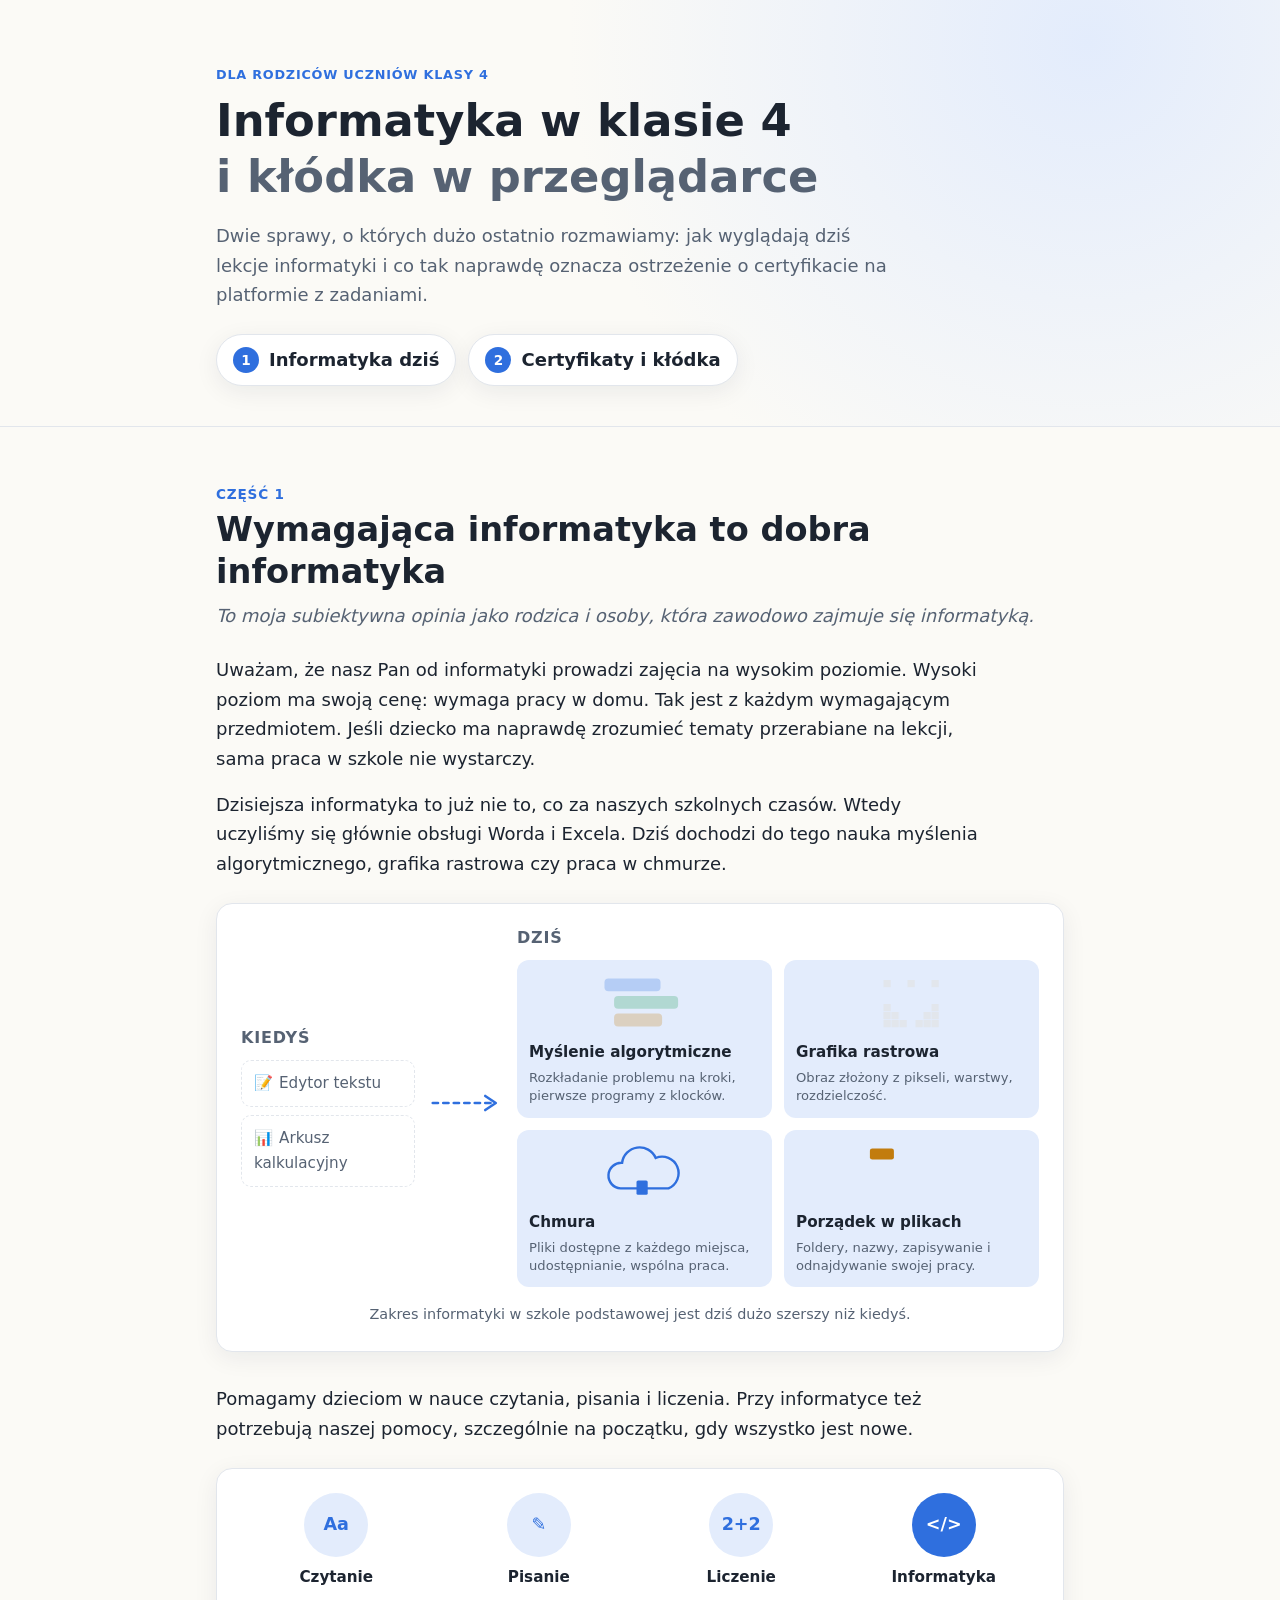
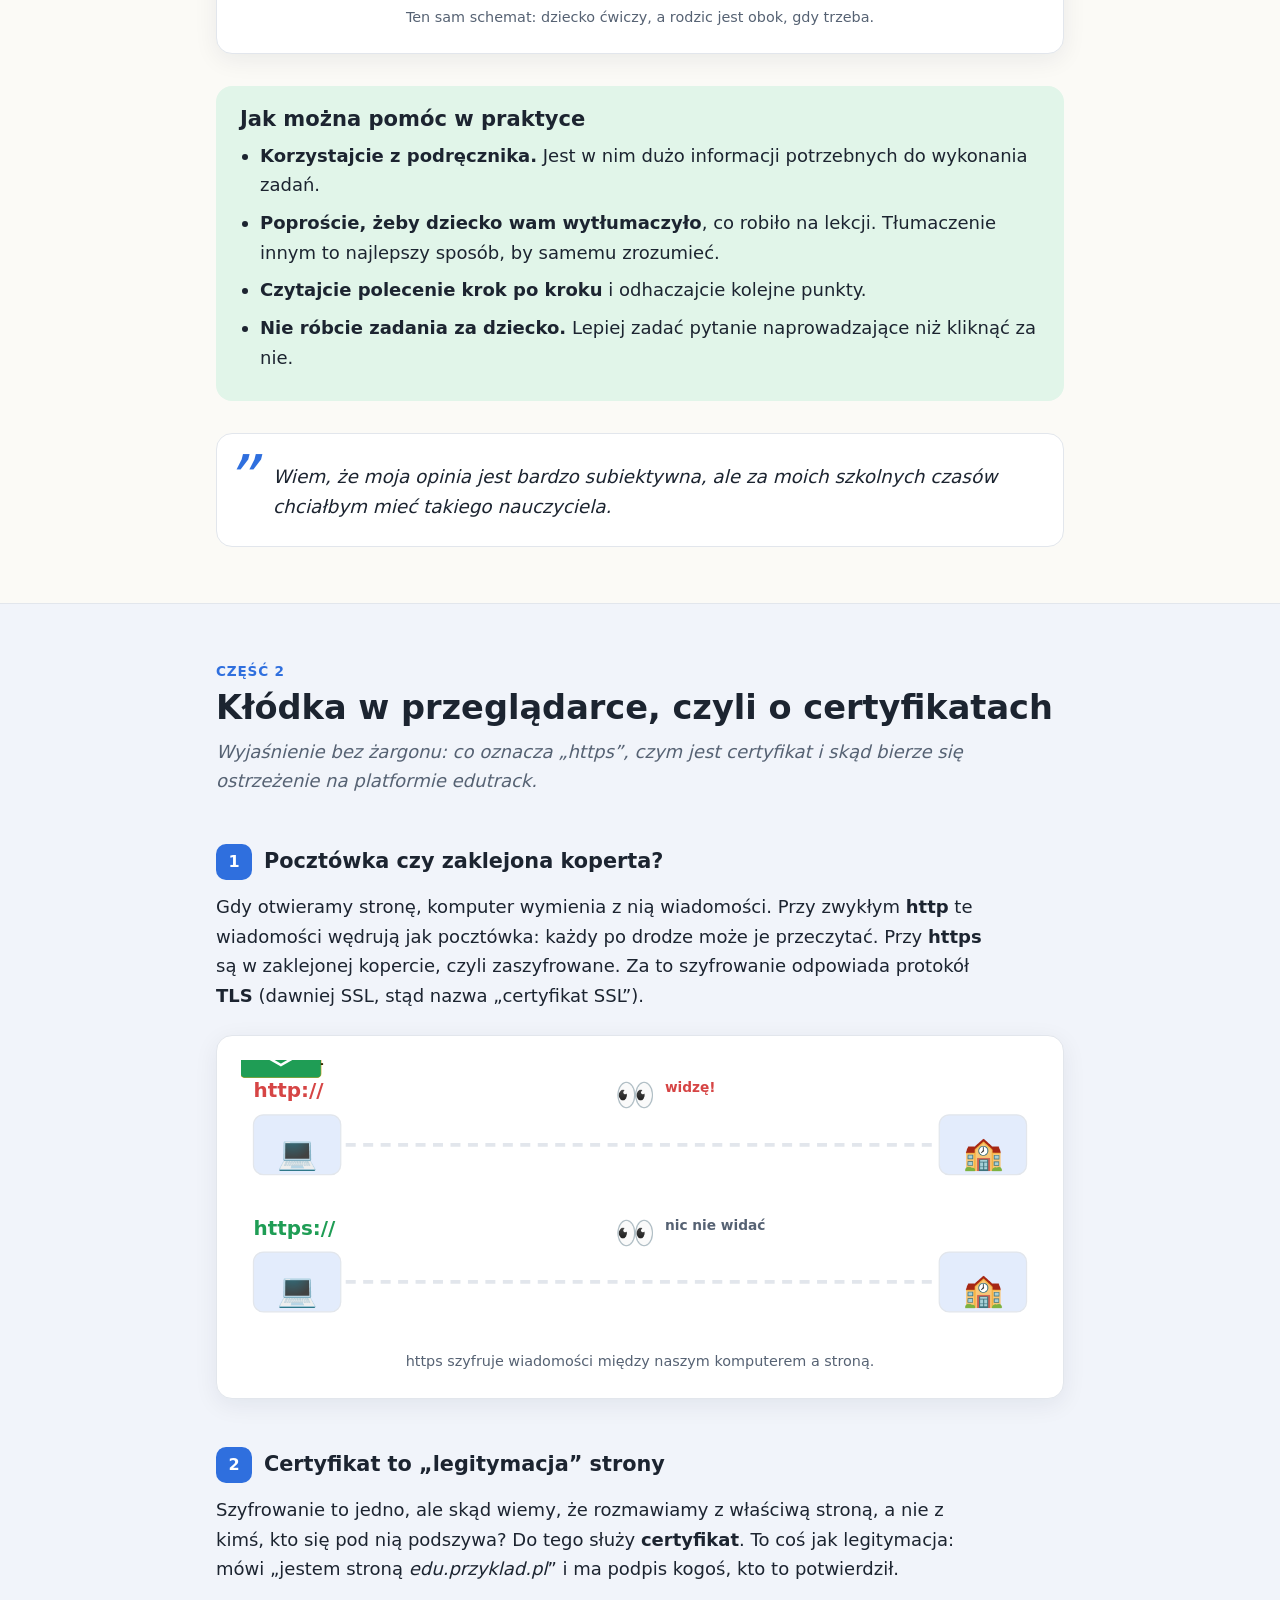
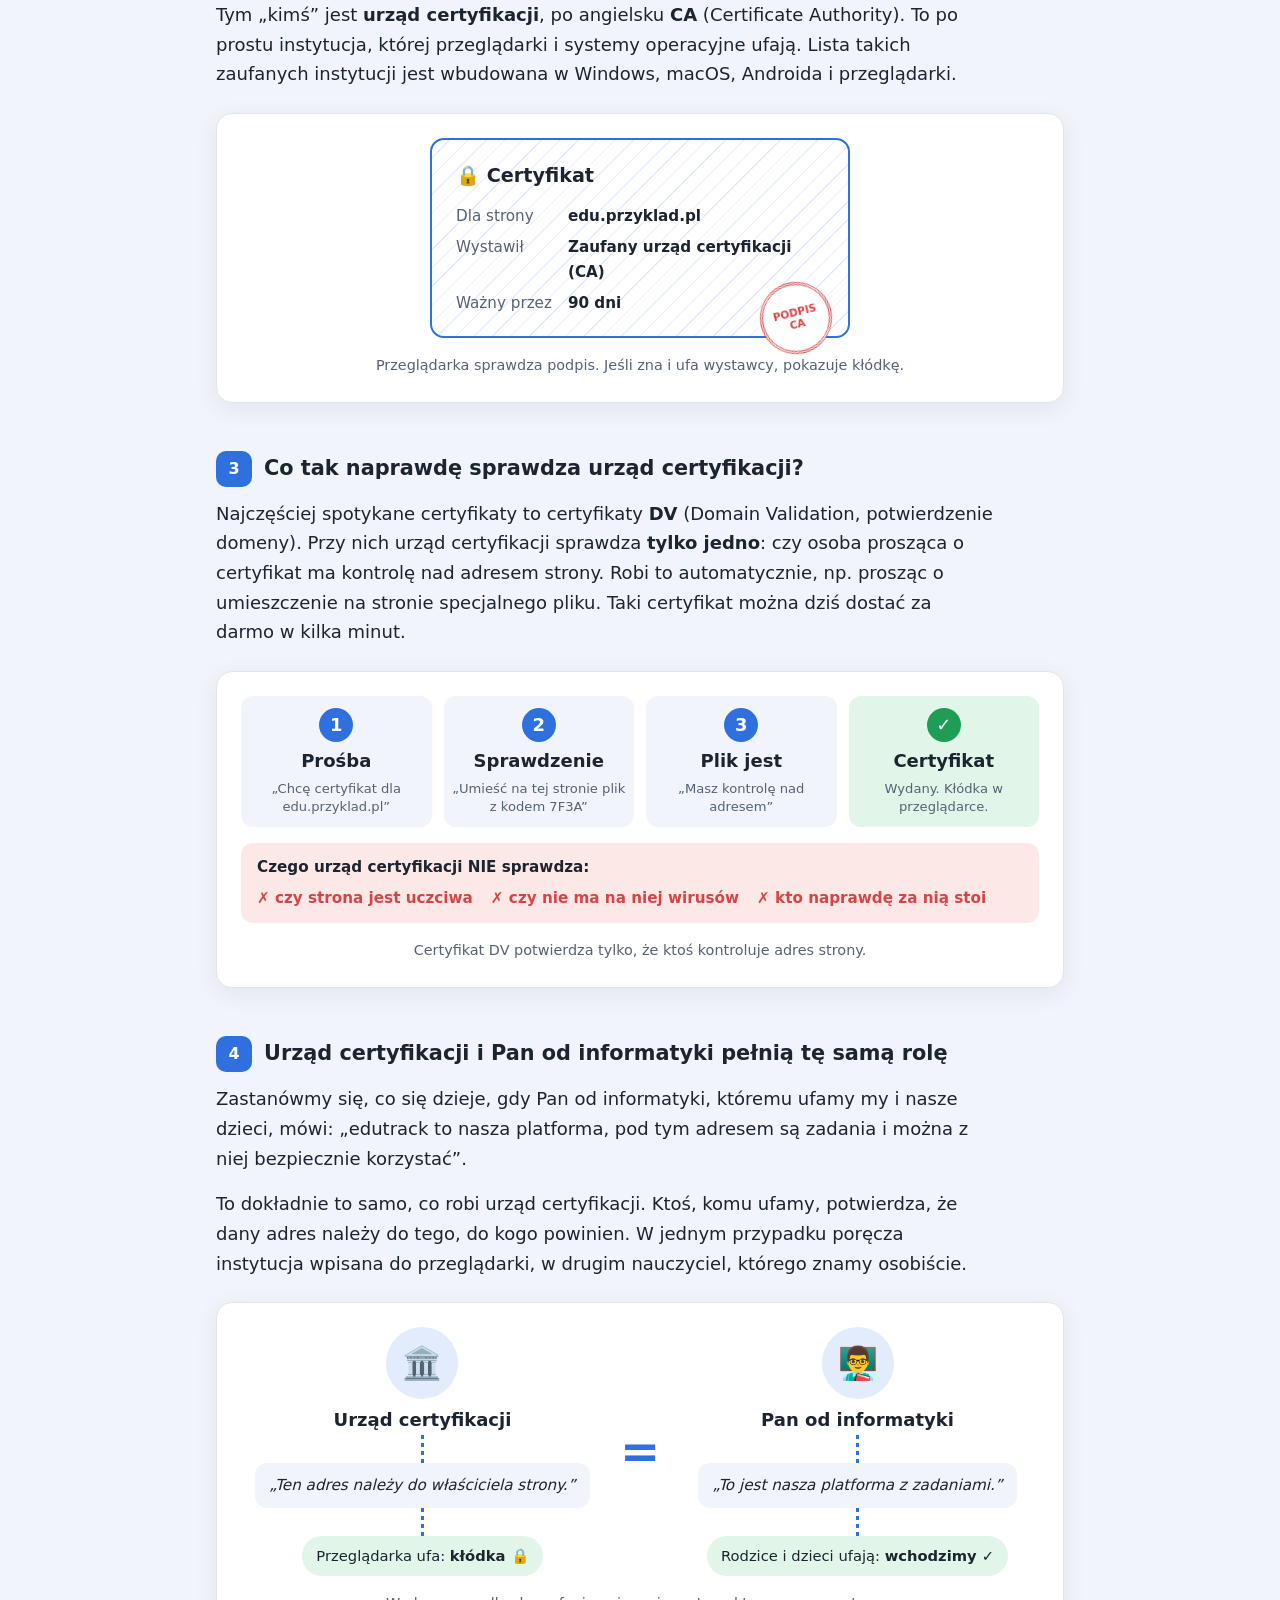
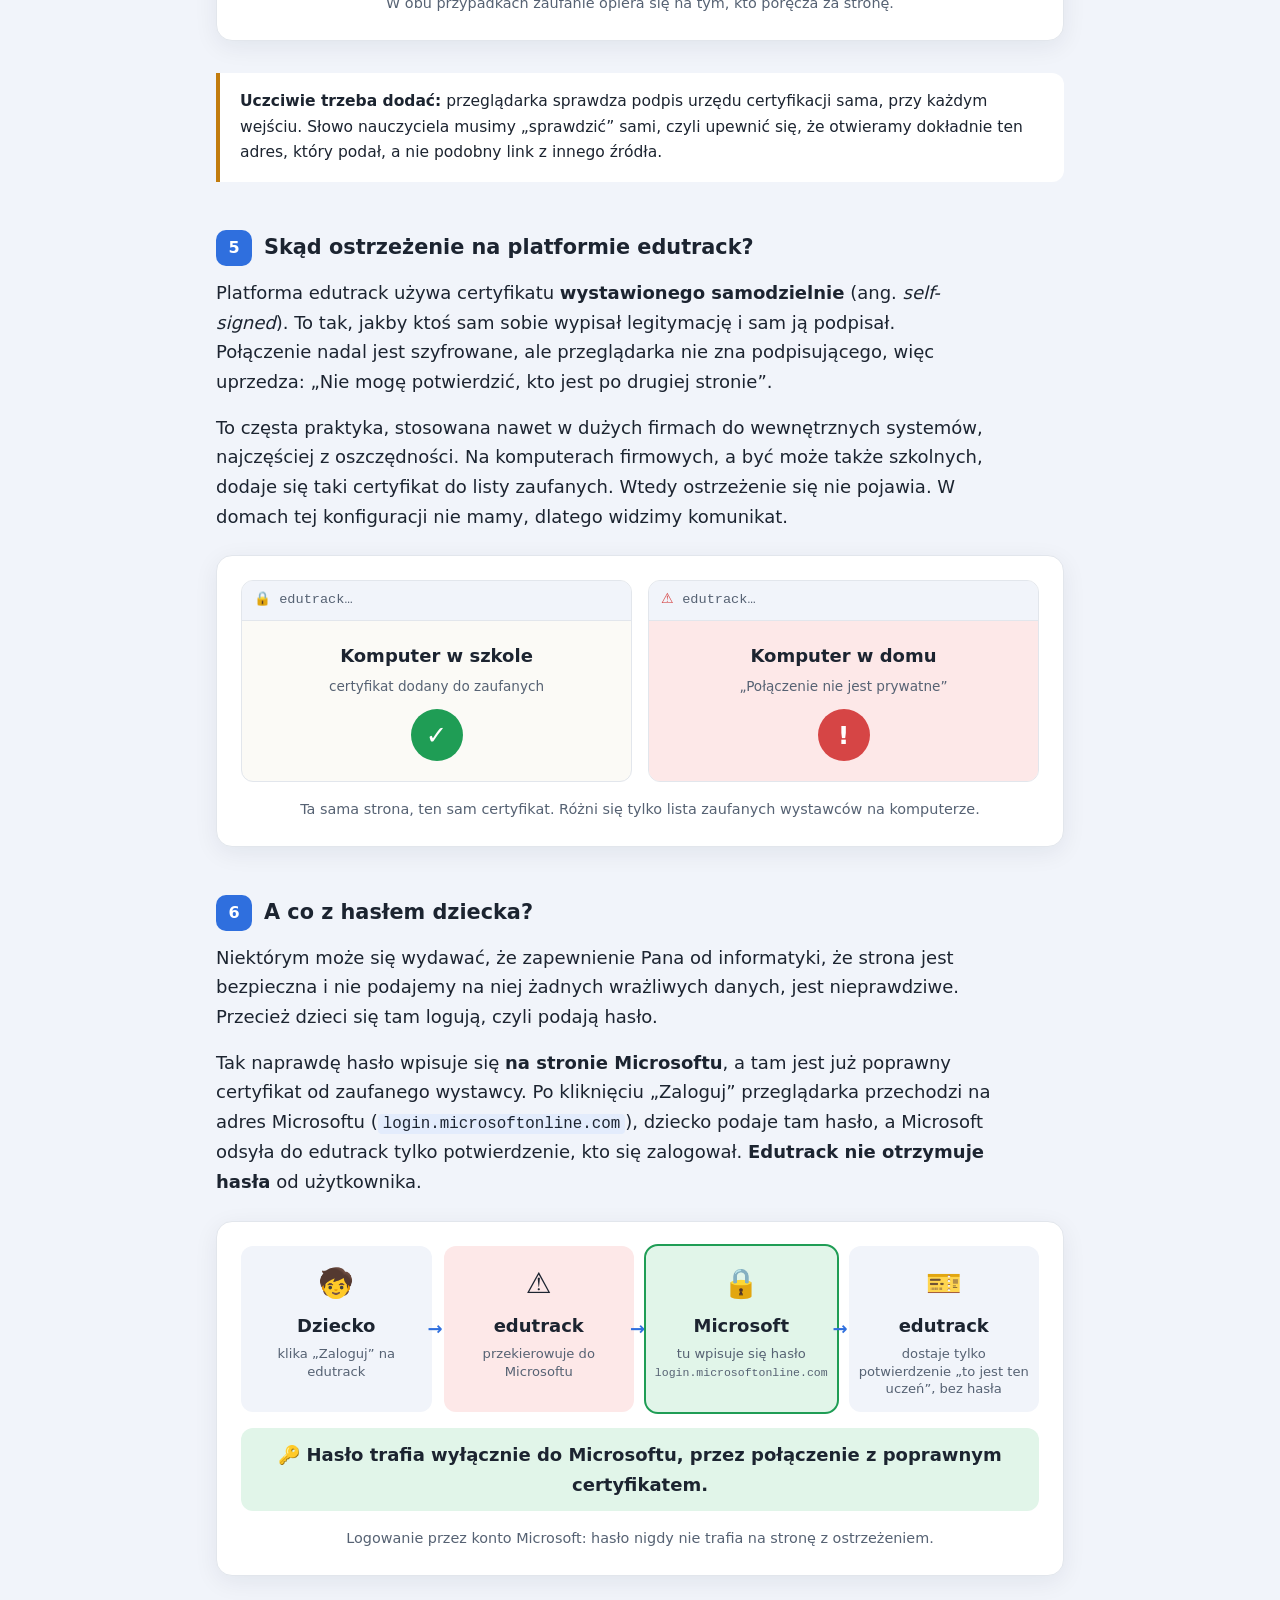
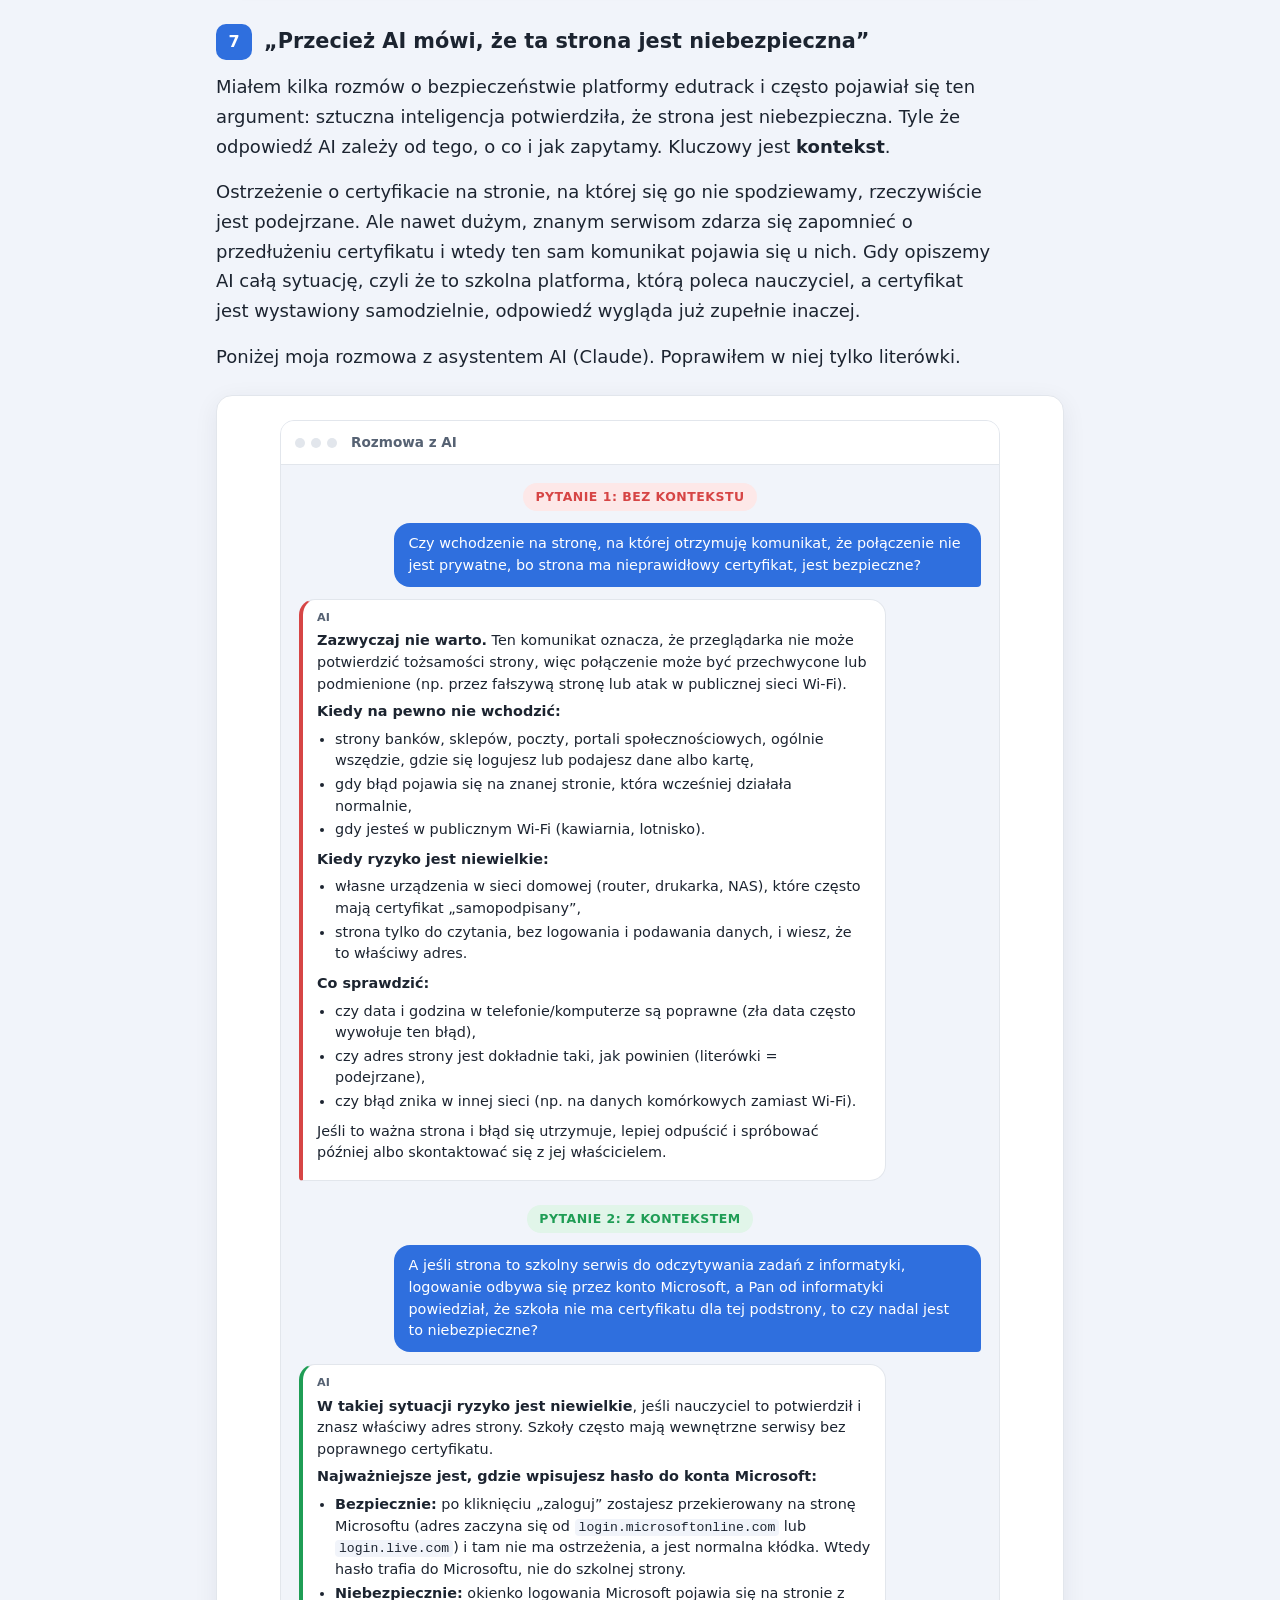
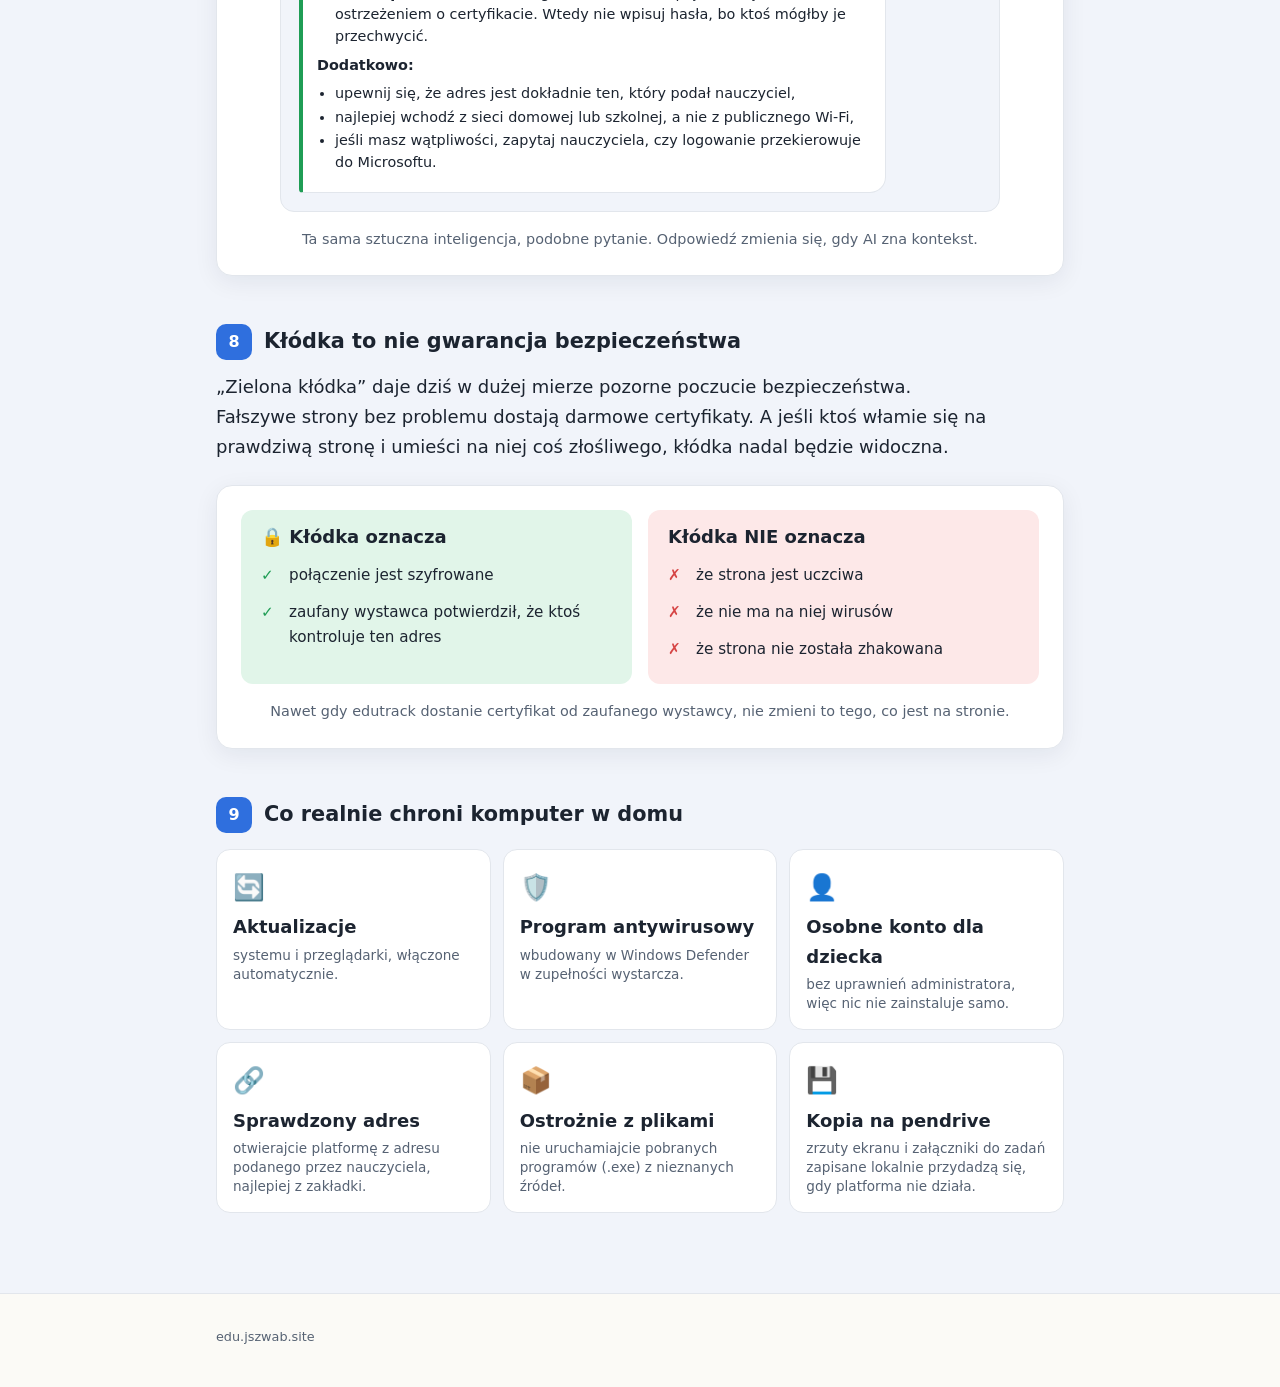
==== index.html @ 5d0b5843 "Nowy opis strony (meta description) Co-Authored-By: Claude Opus 5.5 (1M context) <noreply@anthropic." ====
<!doctype html>
<html lang="pl">
<head>
  <meta charset="utf-8">
  <meta name="viewport" content="width=device-width, initial-scale=1">
  <title>Informatyka w klasie 4 i kłódka w przeglądarce</title>
  <meta name="description" content="Informatyka w klasie 4: moja subiektywna opinia jako rodzica i osoby, która zawodowo zajmuje się informatyką, oraz wyjaśnienie, czym jest certyfikat SSL/TLS i komunikat o niezaufanym certyfikacie.">
  <link rel="stylesheet" href="style.css">
</head>
<body>

<header class="hero">
  <div class="wrap">
    <p class="eyebrow">Dla rodziców uczniów klasy 4</p>
    <h1>Informatyka w klasie 4<br><span>i kłódka w przeglądarce</span></h1>
    <p class="lead">Dwie sprawy, o których dużo ostatnio rozmawiamy: jak wyglądają dziś lekcje informatyki i co tak naprawdę oznacza ostrzeżenie o certyfikacie na platformie z zadaniami.</p>
    <nav class="toc" aria-label="Spis treści">
      <a href="#czesc-1"><b>1</b> Informatyka dziś</a>
      <a href="#czesc-2"><b>2</b> Certyfikaty i kłódka</a>
    </nav>
  </div>
</header>

<main>

<!-- ===================== CZĘŚĆ 1 ===================== -->
<section id="czesc-1" class="part">
  <div class="wrap">
    <p class="part-no">Część 1</p>
    <h2>Wymagająca informatyka to dobra informatyka</h2>
    <p class="note">To moja subiektywna opinia jako rodzica i osoby, która zawodowo zajmuje się informatyką.</p>

    <div class="prose reveal">
      <p>Uważam, że nasz Pan od informatyki prowadzi zajęcia na wysokim poziomie. Wysoki poziom ma swoją cenę: wymaga pracy w domu. Tak jest z każdym wymagającym przedmiotem. Jeśli dziecko ma naprawdę zrozumieć tematy przerabiane na lekcji, sama praca w szkole nie wystarczy.</p>
      <p>Dzisiejsza informatyka to już nie to, co za naszych szkolnych czasów. Wtedy uczyliśmy się głównie obsługi Worda i Excela. Dziś dochodzi do tego nauka myślenia algorytmicznego, grafika rastrowa czy praca w chmurze.</p>
    </div>

    <!-- Infografika: kiedyś vs dziś -->
    <figure class="infographic reveal" aria-labelledby="cap-kiedys">
      <div class="then-now">
        <div class="col then">
          <h3>Kiedyś</h3>
          <ul class="chips">
            <li><span class="ico" aria-hidden="true">📝</span>Edytor tekstu</li>
            <li><span class="ico" aria-hidden="true">📊</span>Arkusz kalkulacyjny</li>
          </ul>
        </div>
        <div class="arrow" aria-hidden="true">
          <svg viewBox="0 0 80 24"><path class="arrow-line" d="M2 12 H70"/><path d="M62 4 L74 12 L62 20" class="arrow-head"/></svg>
        </div>
        <div class="col now">
          <h3>Dziś</h3>
          <ul class="tiles">
            <li class="tile">
              <svg viewBox="0 0 120 80" aria-hidden="true" class="algo">
                <rect x="10" y="8"  width="70" height="16" rx="5" class="blk b1"/>
                <rect x="22" y="30" width="80" height="16" rx="5" class="blk b2"/>
                <rect x="22" y="52" width="60" height="16" rx="5" class="blk b3"/>
              </svg>
              <b>Myślenie algorytmiczne</b>
              <small>Rozkładanie problemu na kroki, pierwsze programy z klocków.</small>
            </li>
            <li class="tile">
              <svg viewBox="0 0 80 80" aria-hidden="true" class="pixels">
                <g id="px"></g>
              </svg>
              <b>Grafika rastrowa</b>
              <small>Obraz złożony z pikseli, warstwy, rozdzielczość.</small>
            </li>
            <li class="tile">
              <svg viewBox="0 0 120 80" aria-hidden="true" class="cloud">
                <path d="M30 58 a16 16 0 0 1 2-32 a22 22 0 0 1 42-6 a18 18 0 0 1 16 38 z" class="cloud-shape"/>
                <rect x="50" y="48" width="14" height="18" rx="2" class="doc"/>
              </svg>
              <b>Chmura</b>
              <small>Pliki dostępne z każdego miejsca, udostępnianie, wspólna praca.</small>
            </li>
            <li class="tile">
              <svg viewBox="0 0 120 80" aria-hidden="true" class="tree">
                <rect x="8" y="8" width="30" height="14" rx="3" class="fold"/>
                <path d="M23 22 V60 M23 38 H48 M23 60 H48" class="branch"/>
                <rect x="48" y="31" width="30" height="14" rx="3" class="fold f2"/>
                <rect x="48" y="53" width="30" height="14" rx="3" class="fold f3"/>
              </svg>
              <b>Porządek w plikach</b>
              <small>Foldery, nazwy, zapisywanie i odnajdywanie swojej pracy.</small>
            </li>
          </ul>
        </div>
      </div>
      <figcaption id="cap-kiedys">Zakres informatyki w szkole podstawowej jest dziś dużo szerszy niż kiedyś.</figcaption>
    </figure>

    <div class="prose reveal">
      <p>Pomagamy dzieciom w nauce czytania, pisania i liczenia. Przy informatyce też potrzebują naszej pomocy, szczególnie na początku, gdy wszystko jest nowe.</p>
    </div>

    <!-- Infografika: pomagamy tak samo -->
    <figure class="infographic reveal" aria-labelledby="cap-pomoc">
      <ol class="help-row">
        <li><span class="bubble">Aa</span>Czytanie</li>
        <li><span class="bubble">✎</span>Pisanie</li>
        <li><span class="bubble">2+2</span>Liczenie</li>
        <li class="highlight"><span class="bubble">&lt;/&gt;</span>Informatyka</li>
      </ol>
      <figcaption id="cap-pomoc">Ten sam schemat: dziecko ćwiczy, a rodzic jest obok, gdy trzeba.</figcaption>
    </figure>

    <div class="tips reveal">
      <h3>Jak można pomóc w praktyce</h3>
      <ul>
        <li><b>Korzystajcie z podręcznika.</b> Jest w nim dużo informacji potrzebnych do wykonania zadań.</li>
        <li><b>Poproście, żeby dziecko wam wytłumaczyło</b>, co robiło na lekcji. Tłumaczenie innym to najlepszy sposób, by samemu zrozumieć.</li>
        <li><b>Czytajcie polecenie krok po kroku</b> i odhaczajcie kolejne punkty.</li>
        <li><b>Nie róbcie zadania za dziecko.</b> Lepiej zadać pytanie naprowadzające niż kliknąć za nie.</li>
      </ul>
    </div>

    <blockquote class="quote reveal">
      <p>Wiem, że moja opinia jest bardzo subiektywna, ale za moich szkolnych czasów chciałbym mieć takiego nauczyciela.</p>
    </blockquote>
  </div>
</section>

<!-- ===================== CZĘŚĆ 2 ===================== -->
<section id="czesc-2" class="part part-alt">
  <div class="wrap">
    <p class="part-no">Część 2</p>
    <h2>Kłódka w przeglądarce, czyli o certyfikatach</h2>
    <p class="note">Wyjaśnienie bez żargonu: co oznacza „https”, czym jest certyfikat i skąd bierze się ostrzeżenie na platformie edutrack.</p>

    <!-- 2.1 HTTP vs HTTPS -->
    <h3 class="step-title reveal"><span>1</span> Pocztówka czy zaklejona koperta?</h3>
    <div class="prose reveal">
      <p>Gdy otwieramy stronę, komputer wymienia z nią wiadomości. Przy zwykłym <b>http</b> te wiadomości wędrują jak pocztówka: każdy po drodze może je przeczytać. Przy <b>https</b> są w zaklejonej kopercie, czyli zaszyfrowane. Za to szyfrowanie odpowiada protokół <b>TLS</b> (dawniej SSL, stąd nazwa „certyfikat SSL”).</p>
    </div>
    <figure class="infographic reveal" aria-labelledby="cap-http">
      <svg viewBox="0 0 640 220" class="transport" role="img" aria-label="Porównanie: http jak pocztówka, https jak zaklejona koperta">
        <text x="10" y="30" class="lbl">http://</text>
        <g class="node"><rect x="10" y="44" width="70" height="48" rx="8"/><text x="45" y="76">💻</text></g>
        <g class="node"><rect x="560" y="44" width="70" height="48" rx="8"/><text x="595" y="76">🏫</text></g>
        <path d="M84 68 H556" class="lane"/>
        <g class="traveler t1">
          <rect x="0" y="-14" width="64" height="28" rx="3" class="postcard"/>
          <text x="32" y="4" class="tiny dark">hasło: kot1</text>
        </g>
        <g transform="translate(300 30)"><text x="0" y="0" class="emo">👀</text><text x="40" y="-4" class="tiny warn">widzę!</text></g>

        <text x="10" y="140" class="lbl ok">https://</text>
        <g class="node"><rect x="10" y="154" width="70" height="48" rx="8"/><text x="45" y="186">💻</text></g>
        <g class="node"><rect x="560" y="154" width="70" height="48" rx="8"/><text x="595" y="186">🏫</text></g>
        <path d="M84 178 H556" class="lane"/>
        <g class="traveler t2">
          <rect x="0" y="-14" width="64" height="28" rx="3" class="envelope"/>
          <path d="M0 -14 L32 4 L64 -14" class="flap"/>
        </g>
        <g transform="translate(300 140)"><text x="0" y="0" class="emo">👀</text><text x="40" y="-4" class="tiny">nic nie widać</text></g>
      </svg>
      <figcaption id="cap-http">https szyfruje wiadomości między naszym komputerem a stroną.</figcaption>
    </figure>

    <!-- 2.2 Certyfikat -->
    <h3 class="step-title reveal"><span>2</span> Certyfikat to „legitymacja” strony</h3>
    <div class="prose reveal">
      <p>Szyfrowanie to jedno, ale skąd wiemy, że rozmawiamy z właściwą stroną, a nie z kimś, kto się pod nią podszywa? Do tego służy <b>certyfikat</b>. To coś jak legitymacja: mówi „jestem stroną <i>edu.przyklad.pl</i>” i ma podpis kogoś, kto to potwierdził.</p>
      <p>Tym „kimś” jest <b>urząd certyfikacji</b>, po angielsku <b>CA</b> (Certificate Authority). To po prostu instytucja, której przeglądarki i systemy operacyjne ufają. Lista takich zaufanych instytucji jest wbudowana w Windows, macOS, Androida i przeglądarki.</p>
    </div>

    <figure class="infographic reveal" aria-labelledby="cap-cert">
      <div class="cert-card">
        <div class="cert-head"><span class="lock-anim" aria-hidden="true">🔒</span> Certyfikat</div>
        <dl>
          <dt>Dla strony</dt><dd>edu.przyklad.pl</dd>
          <dt>Wystawił</dt><dd>Zaufany urząd certyfikacji (CA)</dd>
          <dt>Ważny przez</dt><dd>90 dni</dd>
        </dl>
        <div class="stamp" aria-hidden="true">PODPIS<br>CA</div>
      </div>
      <figcaption id="cap-cert">Przeglądarka sprawdza podpis. Jeśli zna i ufa wystawcy, pokazuje kłódkę.</figcaption>
    </figure>

    <!-- 2.3 Co sprawdza CA -->
    <h3 class="step-title reveal"><span>3</span> Co tak naprawdę sprawdza urząd certyfikacji?</h3>
    <div class="prose reveal">
      <p>Najczęściej spotykane certyfikaty to certyfikaty <b>DV</b> (Domain Validation, potwierdzenie domeny). Przy nich urząd certyfikacji sprawdza <b>tylko jedno</b>: czy osoba prosząca o certyfikat ma kontrolę nad adresem strony. Robi to automatycznie, np. prosząc o umieszczenie na stronie specjalnego pliku. Taki certyfikat można dziś dostać za darmo w kilka minut.</p>
    </div>

    <figure class="infographic reveal" aria-labelledby="cap-dv">
      <ol class="flow">
        <li><span class="dot">1</span><b>Prośba</b><small>„Chcę certyfikat dla edu.przyklad.pl”</small></li>
        <li><span class="dot">2</span><b>Sprawdzenie</b><small>„Umieść na tej stronie plik z kodem 7F3A”</small></li>
        <li><span class="dot">3</span><b>Plik jest</b><small>„Masz kontrolę nad adresem”</small></li>
        <li class="done"><span class="dot">✓</span><b>Certyfikat</b><small>Wydany. Kłódka w przeglądarce.</small></li>
      </ol>
      <div class="not-checked">
        <b>Czego urząd certyfikacji NIE sprawdza:</b>
        <span>✗ czy strona jest uczciwa</span>
        <span>✗ czy nie ma na niej wirusów</span>
        <span>✗ kto naprawdę za nią stoi</span>
      </div>
      <figcaption id="cap-dv">Certyfikat DV potwierdza tylko, że ktoś kontroluje adres strony.</figcaption>
    </figure>

    <!-- 2.4 Analogia -->
    <h3 class="step-title reveal"><span>4</span> Urząd certyfikacji i Pan od informatyki pełnią tę samą rolę</h3>
    <div class="prose reveal">
      <p>Zastanówmy się, co się dzieje, gdy Pan od informatyki, któremu ufamy my i nasze dzieci, mówi: „edutrack to nasza platforma, pod tym adresem są zadania i można z niej bezpiecznie korzystać”.</p>
      <p>To dokładnie to samo, co robi urząd certyfikacji. Ktoś, komu ufamy, potwierdza, że dany adres należy do tego, do kogo powinien. W jednym przypadku poręcza instytucja wpisana do przeglądarki, w drugim nauczyciel, którego znamy osobiście.</p>
    </div>

    <figure class="infographic reveal" aria-labelledby="cap-analogia">
      <div class="analogy">
        <div class="side">
          <div class="who"><span class="avatar" aria-hidden="true">🏛️</span>Urząd certyfikacji</div>
          <div class="link-line" aria-hidden="true"></div>
          <div class="says">„Ten adres należy do właściciela strony.”</div>
          <div class="link-line" aria-hidden="true"></div>
          <div class="result">Przeglądarka ufa: <b>kłódka 🔒</b></div>
        </div>
        <div class="equals" aria-hidden="true">=</div>
        <div class="side">
          <div class="who"><span class="avatar" aria-hidden="true">👨‍🏫</span>Pan od informatyki</div>
          <div class="link-line" aria-hidden="true"></div>
          <div class="says">„To jest nasza platforma z zadaniami.”</div>
          <div class="link-line" aria-hidden="true"></div>
          <div class="result">Rodzice i dzieci ufają: <b>wchodzimy ✓</b></div>
        </div>
      </div>
      <figcaption id="cap-analogia">W obu przypadkach zaufanie opiera się na tym, kto poręcza za stronę.</figcaption>
    </figure>

    <div class="aside reveal">
      <b>Uczciwie trzeba dodać:</b> przeglądarka sprawdza podpis urzędu certyfikacji sama, przy każdym wejściu. Słowo nauczyciela musimy „sprawdzić” sami, czyli upewnić się, że otwieramy dokładnie ten adres, który podał, a nie podobny link z innego źródła.
    </div>

    <!-- 2.5 Self-signed -->
    <h3 class="step-title reveal"><span>5</span> Skąd ostrzeżenie na platformie edutrack?</h3>
    <div class="prose reveal">
      <p>Platforma edutrack używa certyfikatu <b>wystawionego samodzielnie</b> (ang. <i>self-signed</i>). To tak, jakby ktoś sam sobie wypisał legitymację i sam ją podpisał. Połączenie nadal jest szyfrowane, ale przeglądarka nie zna podpisującego, więc uprzedza: „Nie mogę potwierdzić, kto jest po drugiej stronie”.</p>
      <p>To częsta praktyka, stosowana nawet w dużych firmach do wewnętrznych systemów, najczęściej z oszczędności. Na komputerach firmowych, a być może także szkolnych, dodaje się taki certyfikat do listy zaufanych. Wtedy ostrzeżenie się nie pojawia. W domach tej konfiguracji nie mamy, dlatego widzimy komunikat.</p>
    </div>

    <figure class="infographic reveal" aria-labelledby="cap-self">
      <div class="two-browsers">
        <div class="browser">
          <div class="bar"><span class="pad ok">🔒</span> edutrack…</div>
          <div class="screen ok-screen"><b>Komputer w szkole</b><small>certyfikat dodany do zaufanych</small><span class="big">✓</span></div>
        </div>
        <div class="browser">
          <div class="bar"><span class="pad bad">⚠</span> edutrack…</div>
          <div class="screen bad-screen"><b>Komputer w domu</b><small>„Połączenie nie jest prywatne”</small><span class="big">!</span></div>
        </div>
      </div>
      <figcaption id="cap-self">Ta sama strona, ten sam certyfikat. Różni się tylko lista zaufanych wystawców na komputerze.</figcaption>
    </figure>

    <!-- 2.6 Hasło i logowanie Microsoft -->
    <h3 class="step-title reveal"><span>6</span> A co z hasłem dziecka?</h3>
    <div class="prose reveal">
      <p>Niektórym może się wydawać, że zapewnienie Pana od informatyki, że strona jest bezpieczna i nie podajemy na niej żadnych wrażliwych danych, jest nieprawdziwe. Przecież dzieci się tam logują, czyli podają hasło.</p>
      <p>Tak naprawdę hasło wpisuje się <b>na stronie Microsoftu</b>, a tam jest już poprawny certyfikat od zaufanego wystawcy. Po kliknięciu „Zaloguj” przeglądarka przechodzi na adres Microsoftu (<code>login.microsoftonline.com</code>), dziecko podaje tam hasło, a Microsoft odsyła do edutrack tylko potwierdzenie, kto się zalogował. <b>Edutrack nie otrzymuje hasła</b> od użytkownika.</p>
    </div>

    <figure class="infographic reveal" aria-labelledby="cap-login">
      <ol class="login-flow">
        <li class="lf-step"><span class="lf-ico" aria-hidden="true">🧒</span><b>Dziecko</b><small>klika „Zaloguj” na edutrack</small></li>
        <li class="lf-step warn-step"><span class="lf-ico" aria-hidden="true">⚠️</span><b>edutrack</b><small>przekierowuje do Microsoftu</small></li>
        <li class="lf-step ok-step"><span class="lf-ico" aria-hidden="true">🔒</span><b>Microsoft</b><small>tu wpisuje się hasło<br><code>login.microsoftonline.com</code></small></li>
        <li class="lf-step"><span class="lf-ico" aria-hidden="true">🎫</span><b>edutrack</b><small>dostaje tylko potwierdzenie „to jest ten uczeń”, bez hasła</small></li>
      </ol>
      <div class="pw-note"><span aria-hidden="true">🔑</span> Hasło trafia wyłącznie do Microsoftu, przez połączenie z poprawnym certyfikatem.</div>
      <figcaption id="cap-login">Logowanie przez konto Microsoft: hasło nigdy nie trafia na stronę z ostrzeżeniem.</figcaption>
    </figure>

    <!-- 2.7 Kontekst i AI -->
    <h3 class="step-title reveal"><span>7</span> „Przecież AI mówi, że ta strona jest niebezpieczna”</h3>
    <div class="prose reveal">
      <p>Miałem kilka rozmów o bezpieczeństwie platformy edutrack i często pojawiał się ten argument: sztuczna inteligencja potwierdziła, że strona jest niebezpieczna. Tyle że odpowiedź AI zależy od tego, o co i jak zapytamy. Kluczowy jest <b>kontekst</b>.</p>
      <p>Ostrzeżenie o certyfikacie na stronie, na której się go nie spodziewamy, rzeczywiście jest podejrzane. Ale nawet dużym, znanym serwisom zdarza się zapomnieć o przedłużeniu certyfikatu i wtedy ten sam komunikat pojawia się u nich. Gdy opiszemy AI całą sytuację, czyli że to szkolna platforma, którą poleca nauczyciel, a certyfikat jest wystawiony samodzielnie, odpowiedź wygląda już zupełnie inaczej.</p>
      <p>Poniżej moja rozmowa z asystentem AI (Claude). Poprawiłem w niej tylko literówki.</p>
    </div>

    <figure class="infographic reveal" aria-labelledby="cap-ai">
      <div class="chat-window">
        <div class="chat-bar" aria-hidden="true"><i></i><i></i><i></i><span>Rozmowa z AI</span></div>
        <div class="chat-body">
          <div class="chat-tag bad-tag">Pytanie 1: bez kontekstu</div>
          <div class="msg me" style="--d:.2s">Czy wchodzenie na stronę, na której otrzymuję komunikat, że połączenie nie jest prywatne, bo strona ma nieprawidłowy certyfikat, jest bezpieczne?</div>
          <div class="msg ai bad-msg" style="--d:.8s">
            <p><b>Zazwyczaj nie warto.</b> Ten komunikat oznacza, że przeglądarka nie może potwierdzić tożsamości strony, więc połączenie może być przechwycone lub podmienione (np. przez fałszywą stronę lub atak w publicznej sieci Wi‑Fi).</p>
            <p><b>Kiedy na pewno nie wchodzić:</b></p>
            <ul>
              <li>strony banków, sklepów, poczty, portali społecznościowych, ogólnie wszędzie, gdzie się logujesz lub podajesz dane albo kartę,</li>
              <li>gdy błąd pojawia się na znanej stronie, która wcześniej działała normalnie,</li>
              <li>gdy jesteś w publicznym Wi‑Fi (kawiarnia, lotnisko).</li>
            </ul>
            <p><b>Kiedy ryzyko jest niewielkie:</b></p>
            <ul>
              <li>własne urządzenia w sieci domowej (router, drukarka, NAS), które często mają certyfikat „samopodpisany”,</li>
              <li>strona tylko do czytania, bez logowania i podawania danych, i wiesz, że to właściwy adres.</li>
            </ul>
            <p><b>Co sprawdzić:</b></p>
            <ul>
              <li>czy data i godzina w telefonie/komputerze są poprawne (zła data często wywołuje ten błąd),</li>
              <li>czy adres strony jest dokładnie taki, jak powinien (literówki = podejrzane),</li>
              <li>czy błąd znika w innej sieci (np. na danych komórkowych zamiast Wi‑Fi).</li>
            </ul>
            <p>Jeśli to ważna strona i błąd się utrzymuje, lepiej odpuścić i spróbować później albo skontaktować się z jej właścicielem.</p>
          </div>

          <div class="chat-tag ok-tag">Pytanie 2: z kontekstem</div>
          <div class="msg me" style="--d:1.4s">A jeśli strona to szkolny serwis do odczytywania zadań z informatyki, logowanie odbywa się przez konto Microsoft, a Pan od informatyki powiedział, że szkoła nie ma certyfikatu dla tej podstrony, to czy nadal jest to niebezpieczne?</div>
          <div class="msg ai ok-msg" style="--d:2s">
            <p><b>W takiej sytuacji ryzyko jest niewielkie</b>, jeśli nauczyciel to potwierdził i znasz właściwy adres strony. Szkoły często mają wewnętrzne serwisy bez poprawnego certyfikatu.</p>
            <p><b>Najważniejsze jest, gdzie wpisujesz hasło do konta Microsoft:</b></p>
            <ul>
              <li><b>Bezpiecznie:</b> po kliknięciu „zaloguj” zostajesz przekierowany na stronę Microsoftu (adres zaczyna się od <code>login.microsoftonline.com</code> lub <code>login.live.com</code>) i tam nie ma ostrzeżenia, a jest normalna kłódka. Wtedy hasło trafia do Microsoftu, nie do szkolnej strony.</li>
              <li><b>Niebezpiecznie:</b> okienko logowania Microsoft pojawia się na stronie z ostrzeżeniem o certyfikacie. Wtedy nie wpisuj hasła, bo ktoś mógłby je przechwycić.</li>
            </ul>
            <p><b>Dodatkowo:</b></p>
            <ul>
              <li>upewnij się, że adres jest dokładnie ten, który podał nauczyciel,</li>
              <li>najlepiej wchodź z sieci domowej lub szkolnej, a nie z publicznego Wi‑Fi,</li>
              <li>jeśli masz wątpliwości, zapytaj nauczyciela, czy logowanie przekierowuje do Microsoftu.</li>
            </ul>
          </div>
        </div>
      </div>
      <figcaption id="cap-ai">Ta sama sztuczna inteligencja, podobne pytanie. Odpowiedź zmienia się, gdy AI zna kontekst.</figcaption>
    </figure>

    <!-- 2.8 Czego kłódka nie mówi -->
    <h3 class="step-title reveal"><span>8</span> Kłódka to nie gwarancja bezpieczeństwa</h3>
    <div class="prose reveal">
      <p>„Zielona kłódka” daje dziś w dużej mierze pozorne poczucie bezpieczeństwa. Fałszywe strony bez problemu dostają darmowe certyfikaty. A jeśli ktoś włamie się na prawdziwą stronę i umieści na niej coś złośliwego, kłódka nadal będzie widoczna.</p>
    </div>

    <figure class="infographic reveal" aria-labelledby="cap-klodka">
      <div class="checklist">
        <div class="yes">
          <h4>🔒 Kłódka oznacza</h4>
          <ul>
            <li>połączenie jest szyfrowane</li>
            <li>zaufany wystawca potwierdził, że ktoś kontroluje ten adres</li>
          </ul>
        </div>
        <div class="no">
          <h4>Kłódka NIE oznacza</h4>
          <ul>
            <li>że strona jest uczciwa</li>
            <li>że nie ma na niej wirusów</li>
            <li>że strona nie została zhakowana</li>
          </ul>
        </div>
      </div>
      <figcaption id="cap-klodka">Nawet gdy edutrack dostanie certyfikat od zaufanego wystawcy, nie zmieni to tego, co jest na stronie.</figcaption>
    </figure>

    <!-- 2.9 Bezpieczne nawyki -->
    <h3 class="step-title reveal"><span>9</span> Co realnie chroni komputer w domu</h3>
    <div class="habits reveal">
      <div class="habit"><span aria-hidden="true">🔄</span><b>Aktualizacje</b><small>systemu i przeglądarki, włączone automatycznie.</small></div>
      <div class="habit"><span aria-hidden="true">🛡️</span><b>Program antywirusowy</b><small>wbudowany w Windows Defender w zupełności wystarcza.</small></div>
      <div class="habit"><span aria-hidden="true">👤</span><b>Osobne konto dla dziecka</b><small>bez uprawnień administratora, więc nic nie zainstaluje samo.</small></div>
      <div class="habit"><span aria-hidden="true">🔗</span><b>Sprawdzony adres</b><small>otwierajcie platformę z adresu podanego przez nauczyciela, najlepiej z zakładki.</small></div>
      <div class="habit"><span aria-hidden="true">📦</span><b>Ostrożnie z plikami</b><small>nie uruchamiajcie pobranych programów (.exe) z nieznanych źródeł.</small></div>
      <div class="habit"><span aria-hidden="true">💾</span><b>Kopia na pendrive</b><small>zrzuty ekranu i załączniki do zadań zapisane lokalnie przydadzą się, gdy platforma nie działa.</small></div>
    </div>

  </div>
</section>

</main>

<footer class="site-footer">
  <div class="wrap">
    <p class="small">edu.jszwab.site</p>
  </div>
</footer>

<script>
  // Siatka pikseli do infografiki „grafika rastrowa”
  (function () {
    var g = document.getElementById('px');
    if (!g) return;
    var heart = ["0110110", "1111111", "1111111", "0111110", "0011100", "0001000"];
    var size = 10, ox = 5, oy = 10, ns = 'http://www.w3.org/2000/svg', i = 0;
    heart.forEach(function (row, y) {
      row.split('').forEach(function (c, x) {
        var r = document.createElementNS(ns, 'rect');
        r.setAttribute('x', ox + x * size);
        r.setAttribute('y', oy + y * size);
        r.setAttribute('width', size - 1);
        r.setAttribute('height', size - 1);
        r.setAttribute('class', c === '1' ? 'p on' : 'p');
        r.style.animationDelay = (i++ * 0.04) + 's';
        g.appendChild(r);
      });
    });
  })();

  // Pojawianie się elementów przy przewijaniu
  (function () {
    var els = document.querySelectorAll('.reveal');
    if (!('IntersectionObserver' in window)) {
      els.forEach(function (e) { e.classList.add('in'); });
      return;
    }
    var io = new IntersectionObserver(function (entries) {
      entries.forEach(function (en) {
        if (en.isIntersecting) { en.target.classList.add('in'); io.unobserve(en.target); }
      });
    }, { threshold: 0.12 });
    els.forEach(function (e) { io.observe(e); });
  })();
</script>
</body>
</html>
---- style.css ----
:root {
  --bg: #fbfaf6;
  --bg-alt: #f1f4fa;
  --text: #1c2430;
  --muted: #566273;
  --accent: #2f6fde;
  --accent-soft: #e3ecfc;
  --ok: #1f9d55;
  --ok-soft: #e1f5e9;
  --bad: #d64545;
  --bad-soft: #fde8e8;
  --warn: #c27c0e;
  --card: #ffffff;
  --border: #e2e6ec;
  --shadow: 0 6px 24px rgba(20, 30, 50, .07);
}
@media (prefers-color-scheme: dark) {
  :root {
    --bg: #13171c;
    --bg-alt: #181e26;
    --text: #e8ecf1;
    --muted: #a3aebb;
    --accent: #7aa7ff;
    --accent-soft: #1f2d48;
    --ok: #4cc77f;
    --ok-soft: #173325;
    --bad: #ff7b7b;
    --bad-soft: #3a1d1f;
    --warn: #f0b44c;
    --card: #1d242d;
    --border: #2d3640;
    --shadow: 0 6px 24px rgba(0, 0, 0, .3);
  }
}

* { box-sizing: border-box; }
html { scroll-behavior: smooth; }
body {
  margin: 0;
  font-family: system-ui, -apple-system, "Segoe UI", Roboto, sans-serif;
  font-size: 18px;
  line-height: 1.65;
  background: var(--bg);
  color: var(--text);
}
.wrap { max-width: 880px; margin: 0 auto; padding: 0 16px; }
a { color: var(--accent); }
h1, h2, h3, h4 { line-height: 1.25; }

/* ---------- Nagłówek ---------- */
.hero {
  padding: 64px 0 40px;
  background:
    radial-gradient(circle at 85% 10%, var(--accent-soft), transparent 45%),
    var(--bg);
  border-bottom: 1px solid var(--border);
}
.eyebrow { margin: 0 0 8px; color: var(--accent); font-weight: 700; text-transform: uppercase; letter-spacing: .06em; font-size: .8rem; }
.hero h1 { margin: 0 0 16px; font-size: clamp(1.9rem, 5vw, 2.8rem); }
.hero h1 span { color: var(--muted); font-weight: 600; }
.lead { margin: 0 0 24px; color: var(--muted); max-width: 60ch; }
.toc { display: flex; flex-wrap: wrap; gap: 12px; }
.toc a {
  display: inline-flex; align-items: center; gap: 10px;
  padding: 10px 16px; border-radius: 999px;
  background: var(--card); border: 1px solid var(--border);
  text-decoration: none; color: var(--text); font-weight: 600;
  box-shadow: var(--shadow); transition: transform .2s;
}
.toc a:hover { transform: translateY(-2px); }
.toc b { display: inline-grid; place-items: center; width: 26px; height: 26px; border-radius: 50%; background: var(--accent); color: #fff; font-size: .85rem; }

/* ---------- Części ---------- */
.part { padding: 56px 0; }
.part-alt { background: var(--bg-alt); border-top: 1px solid var(--border); }
.part-no { margin: 0; color: var(--accent); font-weight: 700; text-transform: uppercase; letter-spacing: .06em; font-size: .85rem; }
.part h2 { margin: 4px 0 8px; font-size: clamp(1.5rem, 4vw, 2.1rem); }
.note { color: var(--muted); font-style: italic; margin: 0 0 24px; }
.prose p { margin: 0 0 16px; max-width: 68ch; }

.step-title { display: flex; align-items: center; gap: 12px; margin: 48px 0 12px; font-size: 1.3rem; }
.step-title span {
  flex: none; display: grid; place-items: center; width: 36px; height: 36px; border-radius: 10px;
  background: var(--accent); color: #fff; font-size: 1rem;
}

.infographic {
  margin: 24px 0 32px; padding: 24px;
  background: var(--card); border: 1px solid var(--border); border-radius: 16px; box-shadow: var(--shadow);
}
.infographic figcaption { margin-top: 16px; color: var(--muted); font-size: .9rem; text-align: center; }

.aside {
  margin: 8px 0 24px; padding: 16px 20px; border-left: 4px solid var(--warn);
  background: var(--card); border-radius: 0 12px 12px 0; font-size: .97rem;
}

/* ---------- Kiedyś / dziś ---------- */
.then-now { display: grid; grid-template-columns: 1fr auto 3fr; gap: 16px; align-items: center; }
.col h3 { margin: 0 0 12px; font-size: 1rem; text-transform: uppercase; letter-spacing: .05em; color: var(--muted); }
.chips { list-style: none; margin: 0; padding: 0; display: grid; gap: 8px; }
.chips li { padding: 10px 12px; border: 1px dashed var(--border); border-radius: 10px; color: var(--muted); font-size: .95rem; }
.ico { margin-right: 6px; }
.arrow svg { width: 70px; height: 24px; }
.arrow-line, .arrow-head { fill: none; stroke: var(--accent); stroke-width: 3; stroke-linecap: round; stroke-linejoin: round; }
.arrow-line { stroke-dasharray: 6 6; animation: dash 1s linear infinite; }
@keyframes dash { to { stroke-dashoffset: -12; } }
.tiles { list-style: none; margin: 0; padding: 0; display: grid; grid-template-columns: repeat(2, 1fr); gap: 12px; }
.tile { display: flex; flex-direction: column; gap: 4px; padding: 12px; border-radius: 12px; background: var(--accent-soft); }
.tile svg { width: 100%; height: 64px; }
.tile b { font-size: .95rem; }
.tile small { color: var(--muted); font-size: .82rem; line-height: 1.4; }

.blk { fill: var(--accent); opacity: .25; animation: snap 3s ease-in-out infinite; }
.blk.b2 { fill: var(--ok); animation-delay: .4s; }
.blk.b3 { fill: var(--warn); animation-delay: .8s; }
@keyframes snap { 0%, 15% { opacity: .2; transform: translateX(-8px); } 35%, 85% { opacity: 1; transform: none; } 100% { opacity: .2; } }

.pixels .p { fill: var(--border); }
.pixels .p.on { fill: var(--bad); animation: pix 4s ease-in-out infinite both; }
@keyframes pix { 0% { opacity: 0; } 25%, 85% { opacity: 1; } 100% { opacity: 0; } }

.cloud-shape { fill: none; stroke: var(--accent); stroke-width: 3; }
.doc { fill: var(--accent); animation: up 2.6s ease-in-out infinite; }
@keyframes up { 0% { transform: translateY(14px); opacity: 0; } 40% { opacity: 1; } 80%, 100% { transform: translateY(-22px); opacity: 0; } }

.fold { fill: var(--warn); }
.branch { fill: none; stroke: var(--muted); stroke-width: 2; stroke-dasharray: 80; stroke-dashoffset: 80; animation: grow 3s ease-out infinite; }
.fold.f2, .fold.f3 { opacity: 0; animation: pop 3s ease-out infinite; }
.fold.f3 { animation-delay: .3s; }
@keyframes grow { 0% { stroke-dashoffset: 80; } 40%, 100% { stroke-dashoffset: 0; } }
@keyframes pop { 0%, 30% { opacity: 0; } 50%, 100% { opacity: 1; } }

/* ---------- Pomagamy tak samo ---------- */
.help-row { list-style: none; margin: 0; padding: 0; display: grid; grid-template-columns: repeat(4, 1fr); gap: 12px; text-align: center; }
.help-row li { display: flex; flex-direction: column; align-items: center; gap: 8px; font-weight: 600; font-size: .95rem; }
.bubble {
  display: grid; place-items: center; width: 64px; height: 64px; border-radius: 50%;
  background: var(--accent-soft); color: var(--accent); font-weight: 800; font-size: 1.1rem;
}
.help-row .highlight .bubble { background: var(--accent); color: #fff; animation: pulse 2.2s ease-in-out infinite; }
@keyframes pulse { 0%, 100% { box-shadow: 0 0 0 0 rgba(47, 111, 222, .45); } 50% { box-shadow: 0 0 0 12px rgba(47, 111, 222, 0); } }

.tips { margin: 8px 0 32px; padding: 20px 24px; border-radius: 16px; background: var(--ok-soft); }
.tips h3 { margin: 0 0 8px; }
.tips ul { margin: 0; padding-left: 20px; }
.tips li { margin: 8px 0; }

.quote {
  margin: 0; padding: 28px 28px 24px 56px; border-radius: 16px; position: relative;
  background: var(--card); border: 1px solid var(--border); font-size: 1.15rem; font-style: italic;
}
.quote::before { content: "„"; position: absolute; top: -26px; left: 16px; font-size: 4rem; color: var(--accent); line-height: 1; }
.quote p { margin: 0; }

/* ---------- http / https ---------- */
.transport { width: 100%; height: auto; display: block; }
.transport .lbl { font: 700 16px system-ui, sans-serif; fill: var(--bad); }
.transport .lbl.ok { fill: var(--ok); }
.transport .node rect { fill: var(--accent-soft); stroke: var(--border); }
.transport .node text, .transport .emo { font-size: 26px; text-anchor: middle; dominant-baseline: middle; }
.transport .emo { text-anchor: start; }
.transport .lane { stroke: var(--border); stroke-width: 3; stroke-dasharray: 8 6; fill: none; }
.transport .tiny { font: 600 11px system-ui, sans-serif; fill: var(--muted); text-anchor: middle; }
.transport text.tiny:not(.dark) { text-anchor: start; }
.transport .tiny.dark { fill: #3b2a00; }
.transport .tiny.warn { fill: var(--bad); }
.postcard { fill: #ffe9a8; stroke: #d4a72c; }
.envelope { fill: var(--ok); }
.flap { fill: none; stroke: #fff; stroke-width: 2; }
.traveler { animation: travel 5s linear infinite; }
.t1 { --y: 68px; }
.t2 { --y: 178px; animation-delay: -2.5s; }
@keyframes travel {
  0% { transform: translate(90px, var(--y)); opacity: 0; }
  8% { opacity: 1; }
  90% { opacity: 1; }
  100% { transform: translate(490px, var(--y)); opacity: 0; }
}

/* ---------- Certyfikat ---------- */
.cert-card {
  position: relative; max-width: 420px; margin: 0 auto; padding: 20px 24px;
  border: 2px solid var(--accent); border-radius: 14px;
  background: repeating-linear-gradient(135deg, transparent 0 12px, var(--accent-soft) 12px 13px), var(--card);
}
.cert-head { font-weight: 800; font-size: 1.2rem; margin-bottom: 12px; }
.lock-anim { display: inline-block; animation: lock 3s ease-in-out infinite; }
@keyframes lock { 0%, 60%, 100% { transform: none; } 70% { transform: rotate(-12deg); } 80% { transform: rotate(10deg); } 90% { transform: rotate(-4deg); } }
.cert-card dl { display: grid; grid-template-columns: auto 1fr; gap: 6px 16px; margin: 0; font-size: .95rem; }
.cert-card dt { color: var(--muted); }
.cert-card dd { margin: 0; font-weight: 600; }
.stamp {
  position: absolute; right: 16px; bottom: -18px; width: 72px; height: 72px; border-radius: 50%;
  display: grid; place-items: center; text-align: center; font-size: .65rem; font-weight: 800; line-height: 1.2;
  color: var(--bad); border: 3px double var(--bad); background: var(--card); transform: rotate(-14deg);
}
.reveal.in .stamp { animation: stamp .6s .5s cubic-bezier(.3, 1.6, .5, 1) both; }
@keyframes stamp { from { transform: scale(2.2) rotate(-14deg); opacity: 0; } to { transform: scale(1) rotate(-14deg); opacity: 1; } }

/* ---------- Kroki DV ---------- */
.flow { list-style: none; margin: 0; padding: 0; display: grid; grid-template-columns: repeat(4, 1fr); gap: 12px; position: relative; }
.flow li {
  display: flex; flex-direction: column; align-items: center; text-align: center; gap: 4px;
  padding: 12px 8px; border-radius: 12px; background: var(--bg-alt);
  opacity: 0; transform: translateY(12px);
}
.reveal.in .flow li { animation: rise .5s ease-out forwards; }
.reveal.in .flow li:nth-child(2) { animation-delay: .35s; }
.reveal.in .flow li:nth-child(3) { animation-delay: .7s; }
.reveal.in .flow li:nth-child(4) { animation-delay: 1.05s; }
@keyframes rise { to { opacity: 1; transform: none; } }
.flow .dot { display: grid; place-items: center; width: 34px; height: 34px; border-radius: 50%; background: var(--accent); color: #fff; font-weight: 800; }
.flow .done { background: var(--ok-soft); }
.flow .done .dot { background: var(--ok); }
.flow small { color: var(--muted); font-size: .82rem; line-height: 1.35; }
.not-checked { margin-top: 16px; padding: 12px 16px; border-radius: 12px; background: var(--bad-soft); display: flex; flex-wrap: wrap; gap: 6px 18px; font-size: .95rem; }
.not-checked b { width: 100%; }
.not-checked span { color: var(--bad); font-weight: 600; }

/* ---------- Analogia ---------- */
.analogy { display: grid; grid-template-columns: 1fr auto 1fr; gap: 16px; align-items: center; }
.side { display: flex; flex-direction: column; align-items: center; text-align: center; }
.who { display: flex; flex-direction: column; align-items: center; gap: 6px; font-weight: 700; }
.avatar { display: grid; place-items: center; width: 72px; height: 72px; border-radius: 50%; background: var(--accent-soft); font-size: 2rem; }
.link-line { width: 3px; height: 28px; background: linear-gradient(var(--accent) 50%, transparent 50%) 0 0 / 3px 8px; animation: flowdown 1s linear infinite; }
@keyframes flowdown { to { background-position: 0 8px; } }
.says { padding: 10px 14px; border-radius: 12px; background: var(--bg-alt); font-style: italic; font-size: .95rem; }
.result { padding: 8px 14px; border-radius: 999px; background: var(--ok-soft); font-size: .92rem; }
.equals { font-size: 3rem; font-weight: 800; color: var(--accent); animation: breathe 2.4s ease-in-out infinite; }
@keyframes breathe { 50% { transform: scale(1.2); } }

/* ---------- Dwie przeglądarki ---------- */
.two-browsers { display: grid; grid-template-columns: 1fr 1fr; gap: 16px; }
.browser { border: 1px solid var(--border); border-radius: 12px; overflow: hidden; background: var(--bg); }
.bar { padding: 8px 12px; background: var(--bg-alt); border-bottom: 1px solid var(--border); font-size: .85rem; color: var(--muted); font-family: ui-monospace, monospace; }
.pad.bad { color: var(--bad); animation: blink 1.4s steps(2, start) infinite; }
@keyframes blink { to { visibility: hidden; } }
.screen { display: flex; flex-direction: column; align-items: center; gap: 4px; padding: 20px 12px; text-align: center; }
.screen small { color: var(--muted); font-size: .85rem; }
.screen .big { display: grid; place-items: center; width: 52px; height: 52px; border-radius: 50%; color: #fff; font-weight: 800; font-size: 1.6rem; margin-top: 8px; }
.ok-screen .big { background: var(--ok); }
.bad-screen { background: var(--bad-soft); }
.bad-screen .big { background: var(--bad); }

/* ---------- Kłódka: tak / nie ---------- */
.checklist { display: grid; grid-template-columns: 1fr 1fr; gap: 16px; }
.checklist > div { padding: 16px 20px; border-radius: 12px; }
.checklist h4 { margin: 0 0 8px; }
.checklist ul { margin: 0; padding: 0; list-style: none; }
.checklist li { padding: 6px 0 6px 28px; position: relative; font-size: .95rem; }
.yes { background: var(--ok-soft); }
.no { background: var(--bad-soft); }
.yes li::before { content: "✓"; position: absolute; left: 0; color: var(--ok); font-weight: 800; }
.no li::before { content: "✗"; position: absolute; left: 0; color: var(--bad); font-weight: 800; }

/* ---------- Nawyki ---------- */
.habits { display: grid; grid-template-columns: repeat(3, 1fr); gap: 12px; margin: 16px 0 24px; }
.habit { display: flex; flex-direction: column; gap: 4px; padding: 16px; border-radius: 14px; background: var(--card); border: 1px solid var(--border); transition: transform .2s; }
.habit:hover { transform: translateY(-3px); }
.habit span { font-size: 1.6rem; }
.habit small { color: var(--muted); font-size: .85rem; line-height: 1.4; }

/* ---------- Stopka ---------- */
.site-footer { border-top: 1px solid var(--border); padding: 32px 0; color: var(--muted); font-size: .92rem; }
.site-footer p { margin: 0 0 8px; max-width: 68ch; }
.small { font-size: .8rem; }

/* ---------- Pojawianie się przy przewijaniu ---------- */
.reveal { opacity: 0; transform: translateY(24px); transition: opacity .7s ease, transform .7s ease; }
.reveal.in { opacity: 1; transform: none; }

/* ---------- Telefon ---------- */
@media (max-width: 680px) {
  body { font-size: 17px; }
  .then-now { grid-template-columns: 1fr; }
  .arrow { justify-self: center; transform: rotate(90deg); }
  .help-row { grid-template-columns: repeat(2, 1fr); row-gap: 20px; }
  .flow { grid-template-columns: repeat(2, 1fr); }
  .analogy { grid-template-columns: 1fr; }
  .equals { text-align: center; }
  .two-browsers, .checklist { grid-template-columns: 1fr; }
  .habits { grid-template-columns: 1fr 1fr; }
  .infographic { padding: 16px; }
}
@media (max-width: 420px) {
  .tiles, .habits { grid-template-columns: 1fr; }
}

/* ---------- Ograniczenie ruchu ---------- */
@media (prefers-reduced-motion: reduce) {
  *, *::before, *::after { animation: none !important; transition: none !important; }
  .reveal, .flow li { opacity: 1 !important; transform: none !important; }
  .pixels .p.on, .fold.f2, .fold.f3 { opacity: 1; }
  .branch { stroke-dashoffset: 0; }
  .traveler.t1 { transform: translate(250px, 68px); }
  .traveler.t2 { transform: translate(250px, 178px); }
}

/* ---------- Rozmowa z AI ---------- */
.chat-window { max-width: 720px; margin: 0 auto; border: 1px solid var(--border); border-radius: 14px; overflow: hidden; background: var(--bg-alt); }
.chat-bar { display: flex; align-items: center; gap: 6px; padding: 10px 14px; background: var(--card); border-bottom: 1px solid var(--border); font-size: .85rem; font-weight: 600; color: var(--muted); }
.chat-bar i { width: 10px; height: 10px; border-radius: 50%; background: var(--border); }
.chat-bar span { margin-left: 8px; }
.chat-body { display: flex; flex-direction: column; gap: 12px; padding: 18px; }
.chat-tag { align-self: center; padding: 4px 12px; border-radius: 999px; font-size: .78rem; font-weight: 700; text-transform: uppercase; letter-spacing: .04em; }
.bad-tag { background: var(--bad-soft); color: var(--bad); }
.ok-tag { background: var(--ok-soft); color: var(--ok); margin-top: 12px; }
.msg { max-width: 86%; padding: 10px 14px; border-radius: 16px; font-size: .9rem; line-height: 1.5; opacity: 0; transform: translateY(8px); }
.msg p { margin: 0 0 6px; }
.msg ul { margin: 0 0 8px; padding-left: 18px; }
.msg li { margin: 2px 0; }
.msg code { font-size: .82rem; padding: 1px 4px; border-radius: 4px; background: var(--bg-alt); }
.msg.me { align-self: flex-end; background: var(--accent); color: #fff; border-bottom-right-radius: 4px; }
.msg.ai { align-self: flex-start; background: var(--card); border: 1px solid var(--border); border-bottom-left-radius: 4px; }
.msg.ai::before { content: "AI"; display: block; font-size: .7rem; font-weight: 800; color: var(--muted); margin-bottom: 4px; }
.bad-msg { border-left: 4px solid var(--bad) !important; }
.ok-msg { border-left: 4px solid var(--ok) !important; }
.reveal.in .msg { animation: rise .45s ease-out forwards; animation-delay: var(--d, 0s); }
@media (max-width: 680px) { .msg { max-width: 100%; } .chat-body { padding: 12px; } }
@media (prefers-reduced-motion: reduce) { .msg { opacity: 1 !important; transform: none !important; } }
@media (prefers-color-scheme: dark) { .msg.me { color: #0b1a33; } }

/* ---------- Logowanie przez Microsoft ---------- */
.login-flow { list-style: none; margin: 0; padding: 0; display: grid; grid-template-columns: repeat(4, 1fr); gap: 12px; }
.lf-step {
  position: relative; display: flex; flex-direction: column; align-items: center; text-align: center; gap: 4px;
  padding: 14px 8px; border-radius: 12px; background: var(--bg-alt); opacity: 0; transform: translateY(12px);
}
.lf-step small { color: var(--muted); font-size: .82rem; line-height: 1.35; }
.lf-step code { font-size: .72rem; }
.lf-ico { font-size: 1.8rem; }
.warn-step { background: var(--bad-soft); }
.ok-step { background: var(--ok-soft); outline: 2px solid var(--ok); }
.lf-step:not(:last-child)::after {
  content: "→"; position: absolute; right: -11px; top: 50%; transform: translateY(-50%);
  color: var(--accent); font-weight: 800; z-index: 1;
}
.reveal.in .lf-step { animation: rise .5s ease-out forwards; }
.reveal.in .lf-step:nth-child(2) { animation-delay: .35s; }
.reveal.in .lf-step:nth-child(3) { animation-delay: .7s; }
.reveal.in .lf-step:nth-child(4) { animation-delay: 1.05s; }
.pw-note { margin-top: 16px; padding: 12px 16px; border-radius: 12px; background: var(--ok-soft); font-weight: 600; text-align: center; }
.pw-note span { display: inline-block; animation: lock 3s ease-in-out infinite; }
.prose code { font-size: .88em; padding: 1px 5px; border-radius: 4px; background: var(--accent-soft); }
@media (max-width: 680px) {
  .login-flow { grid-template-columns: 1fr; gap: 22px; }
  .lf-step:not(:last-child)::after { content: "↓"; right: auto; left: 50%; top: auto; bottom: -16px; transform: translateX(-50%); }
}
@media (prefers-reduced-motion: reduce) { .lf-step { opacity: 1 !important; transform: none !important; } }
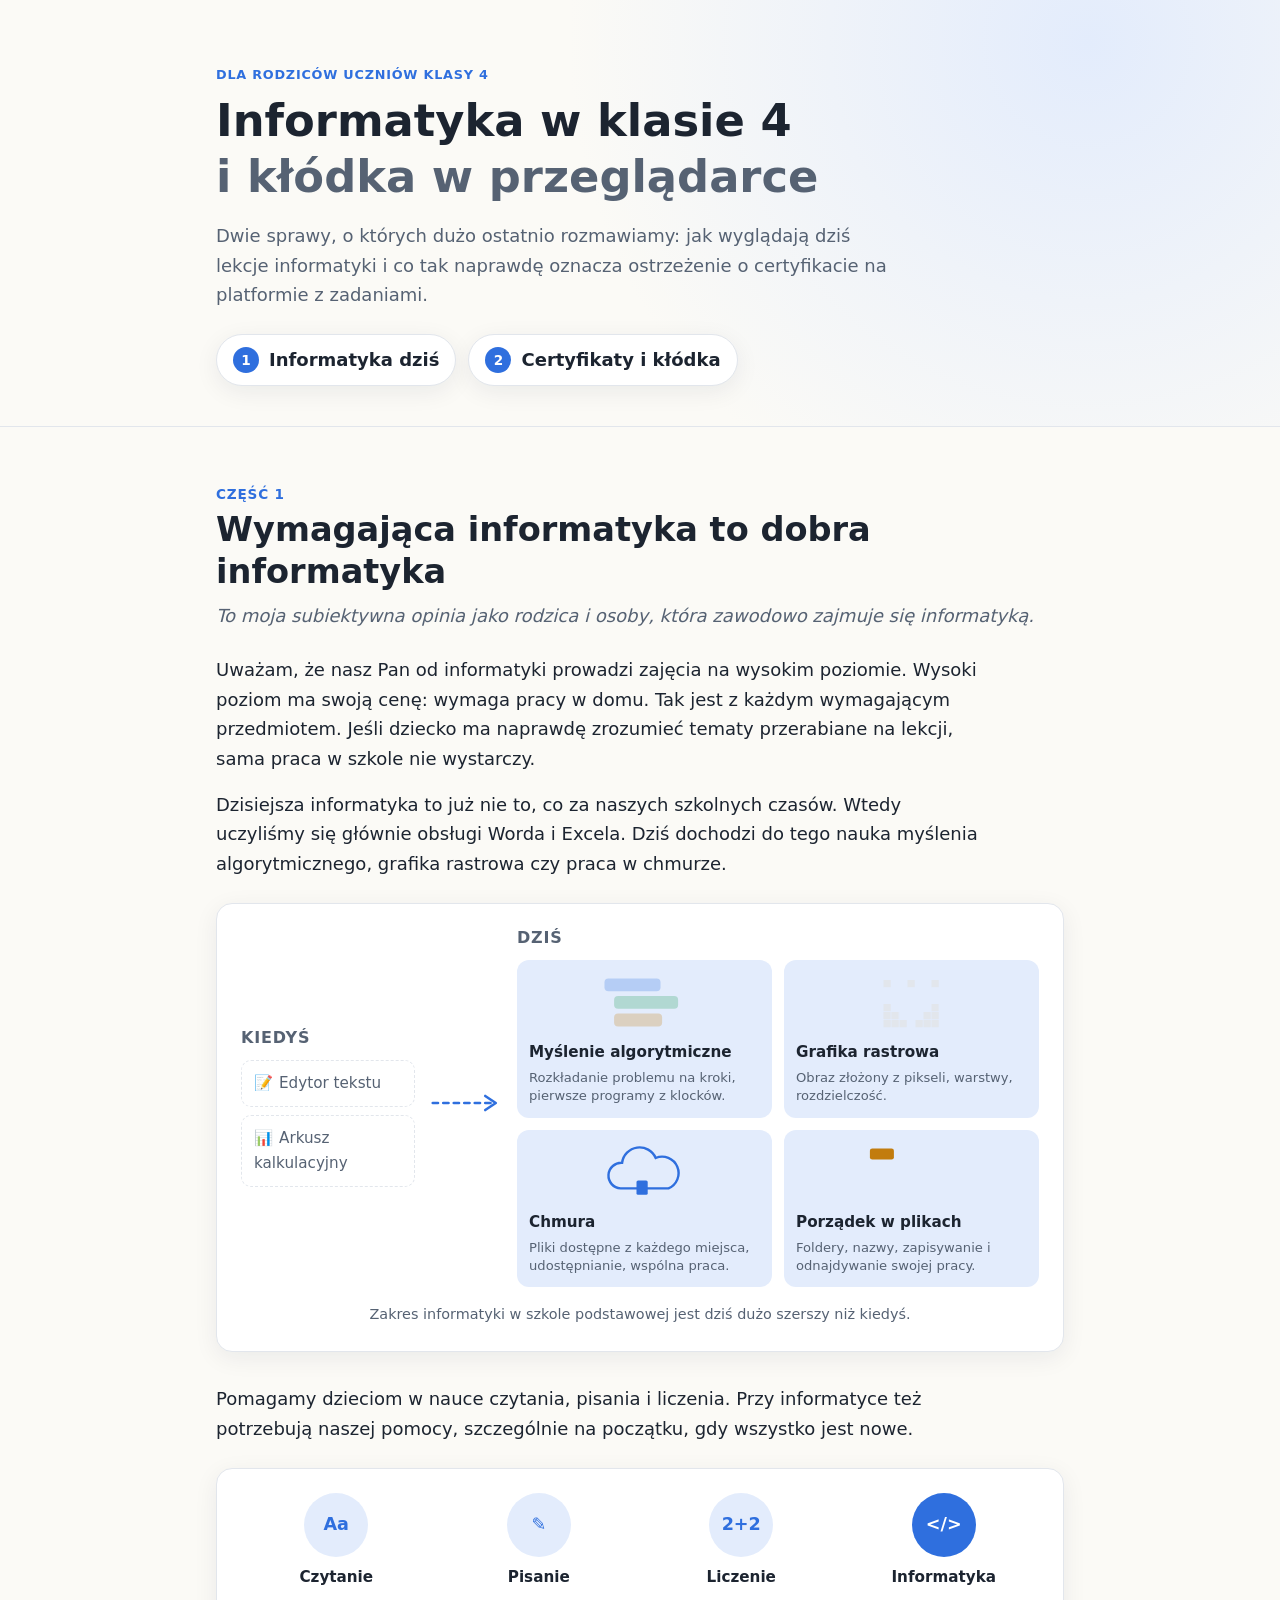
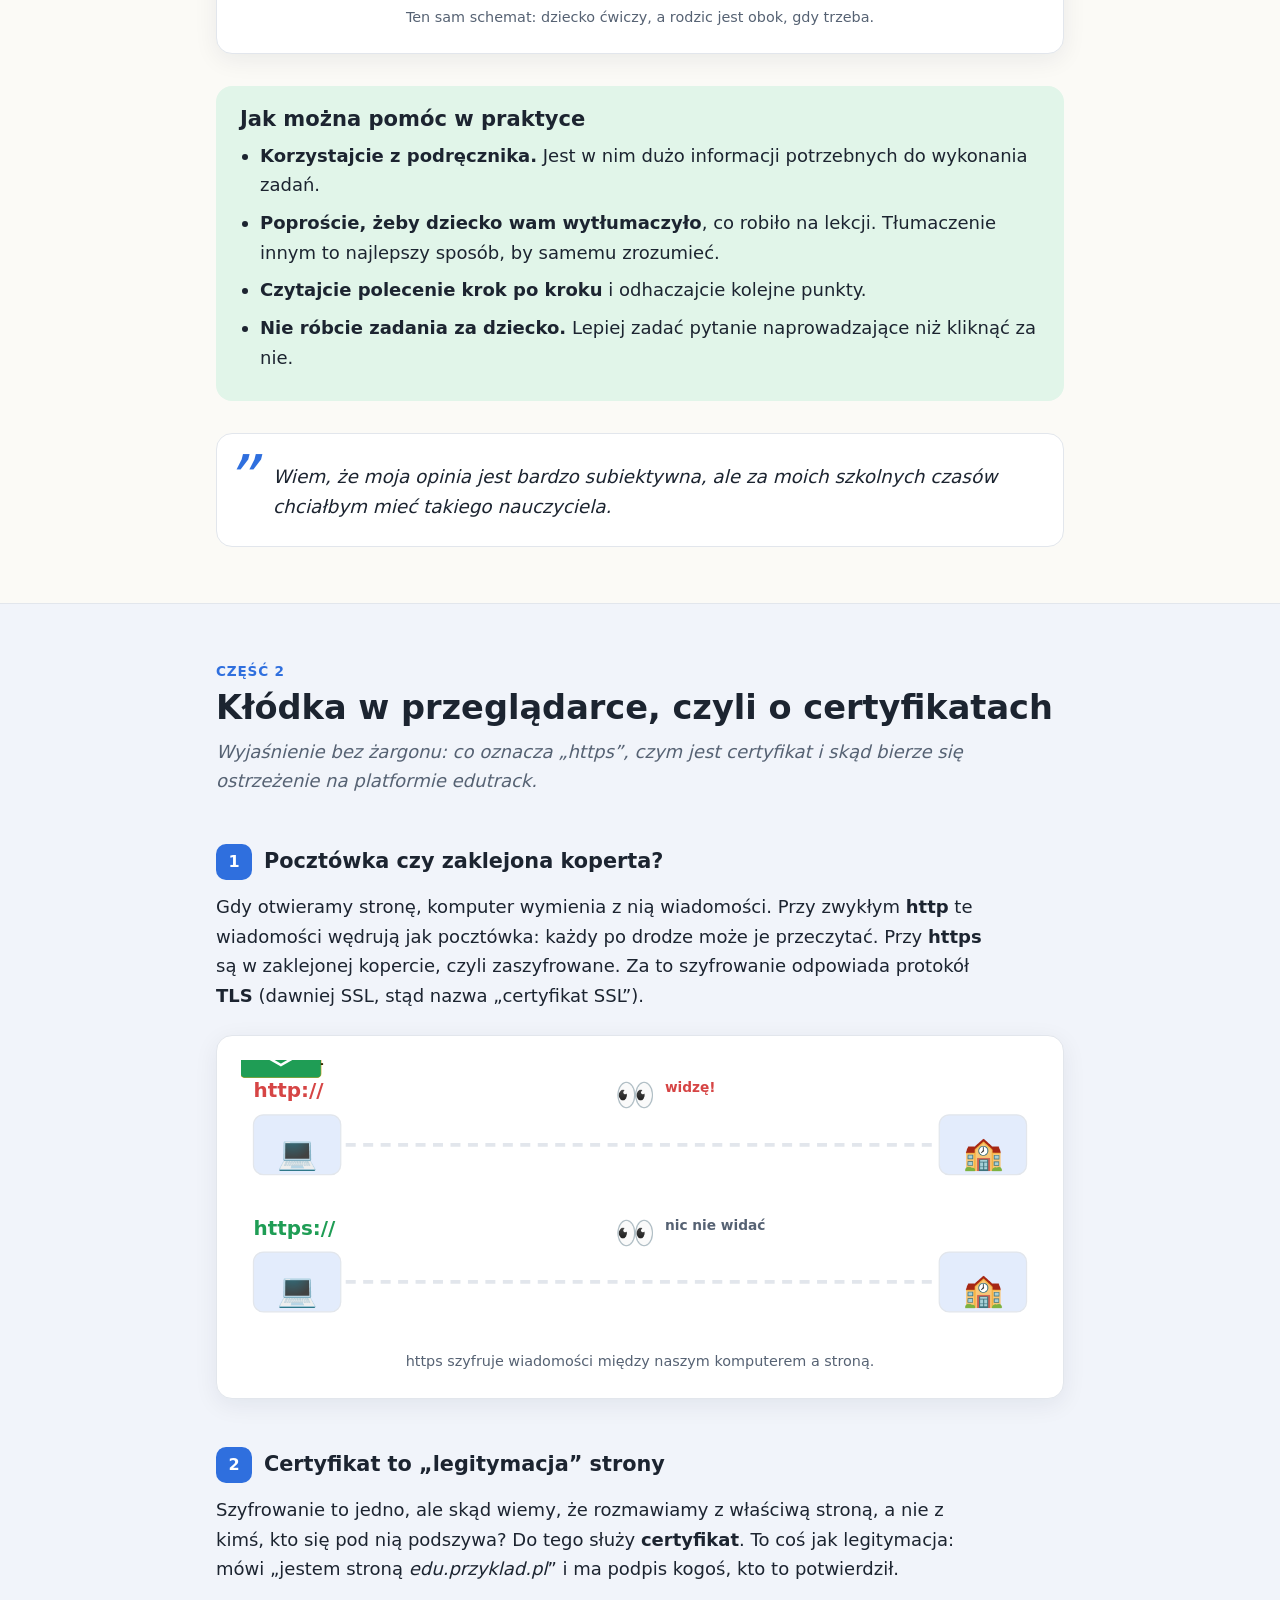
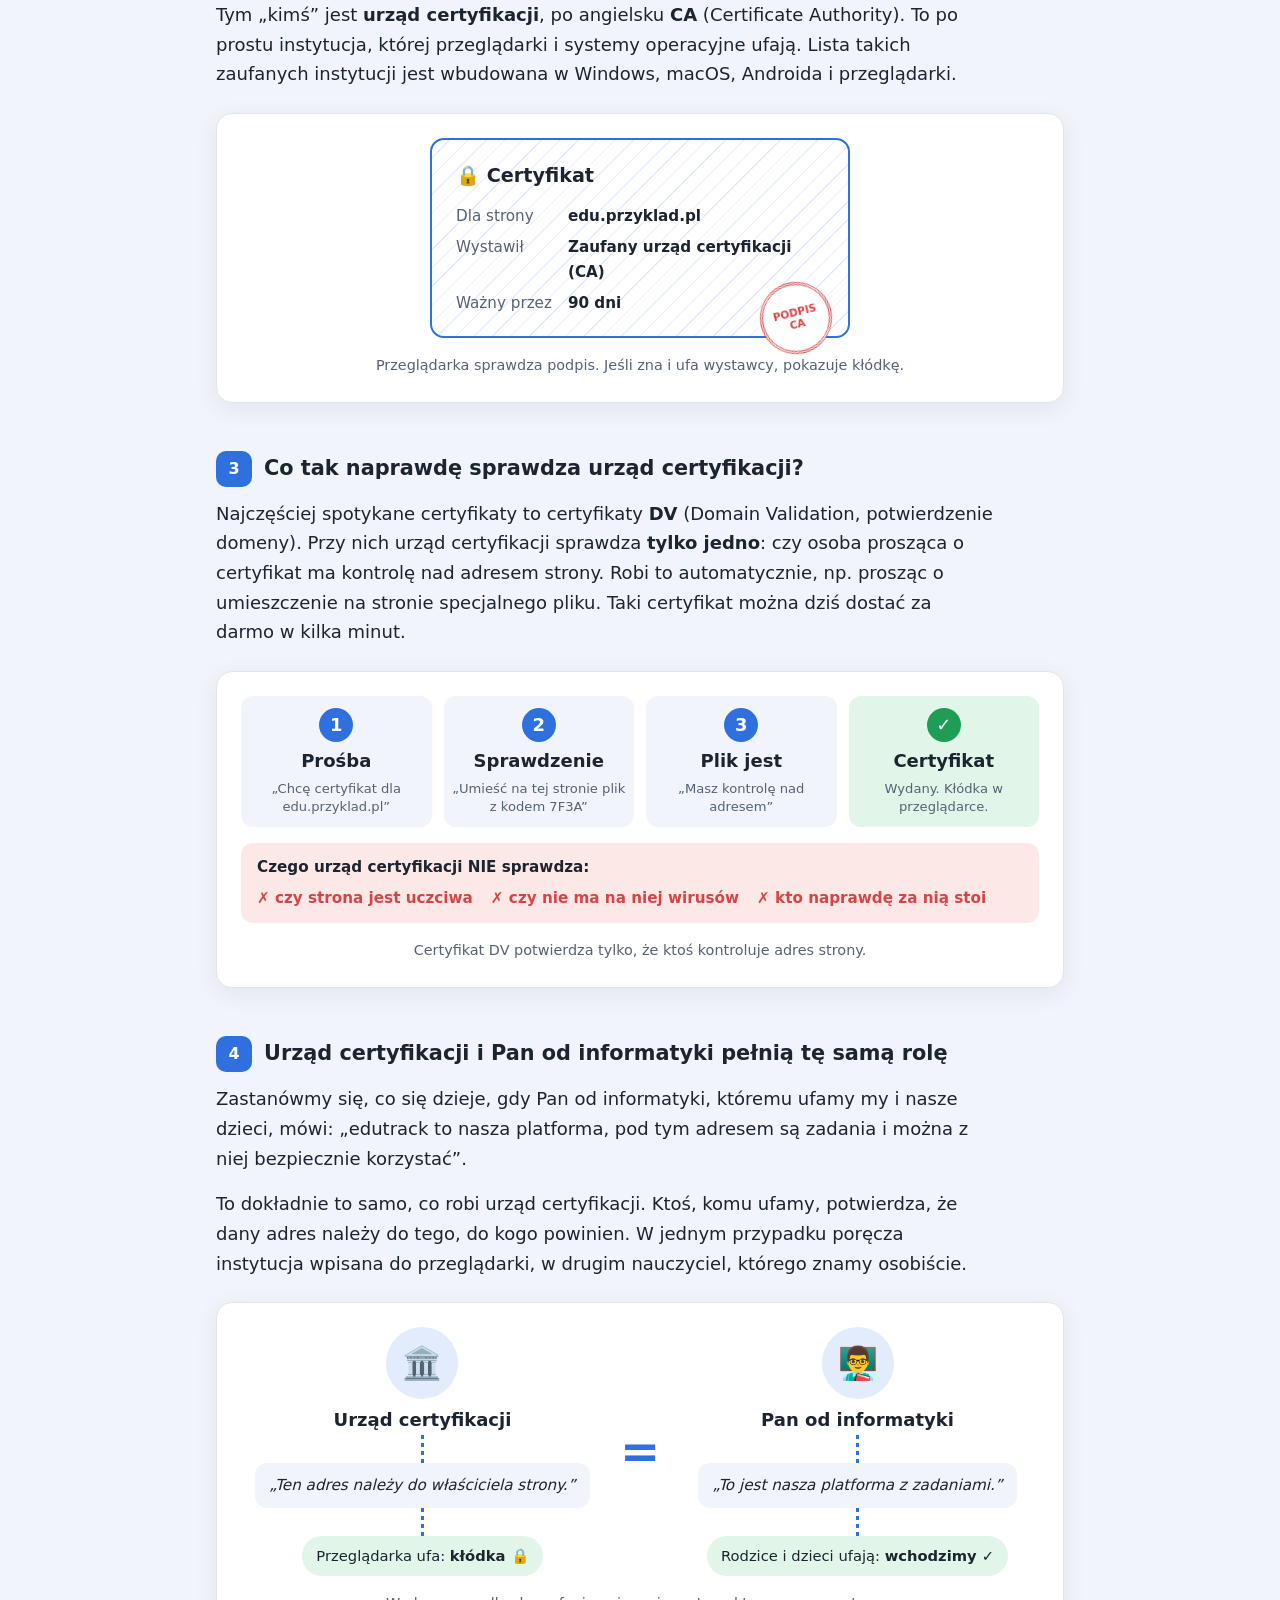
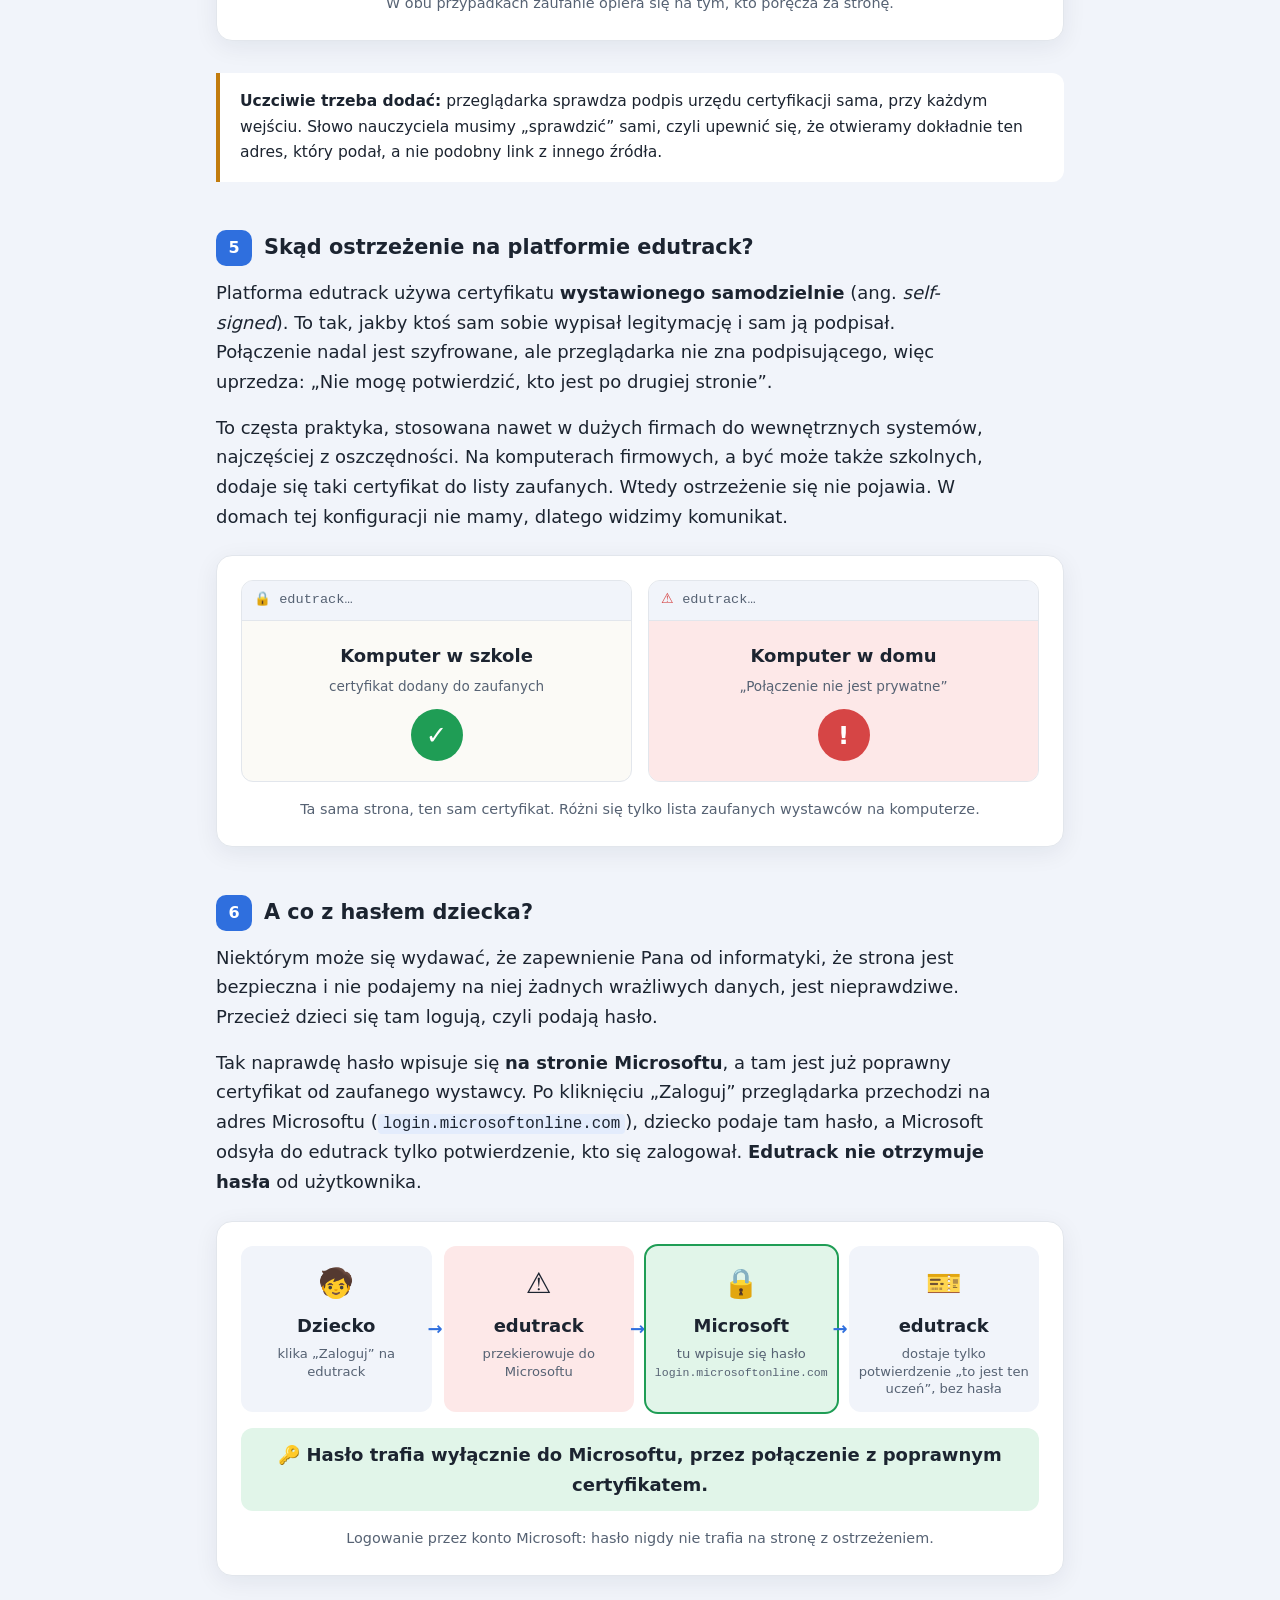
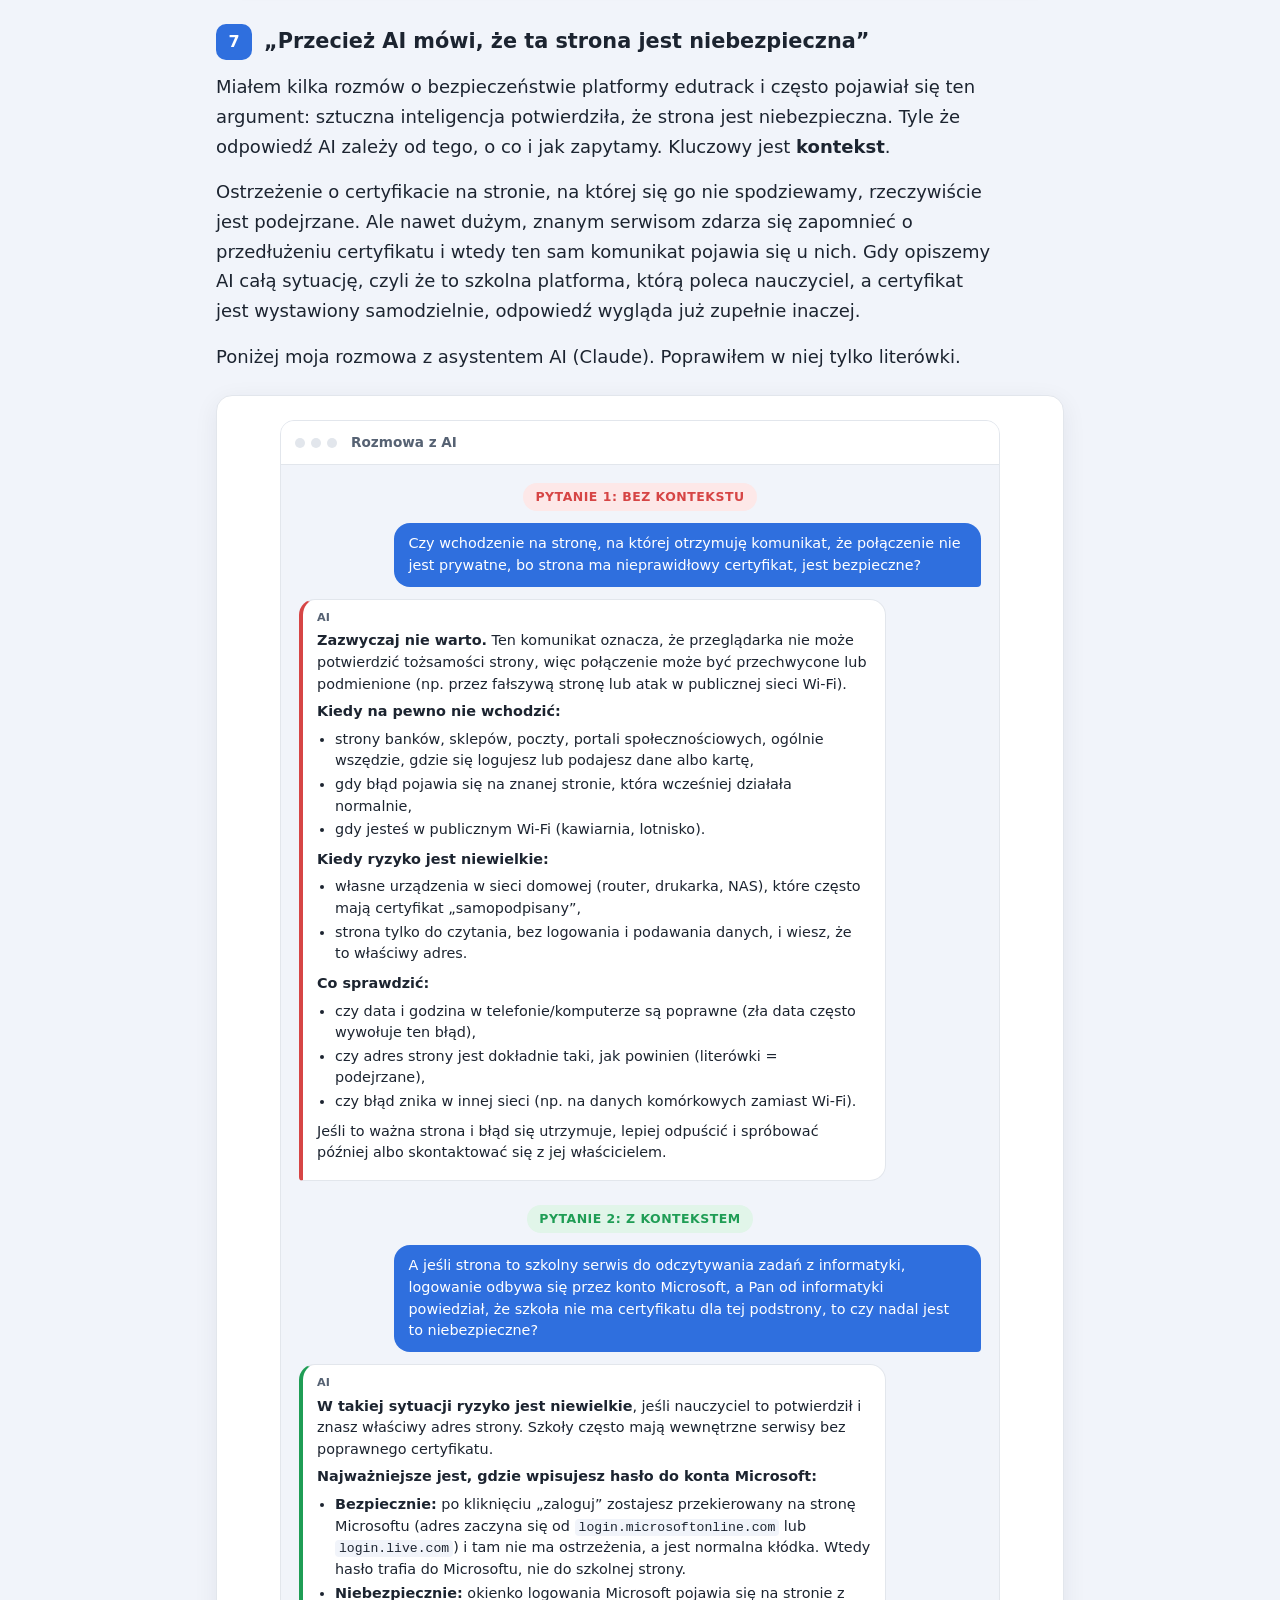
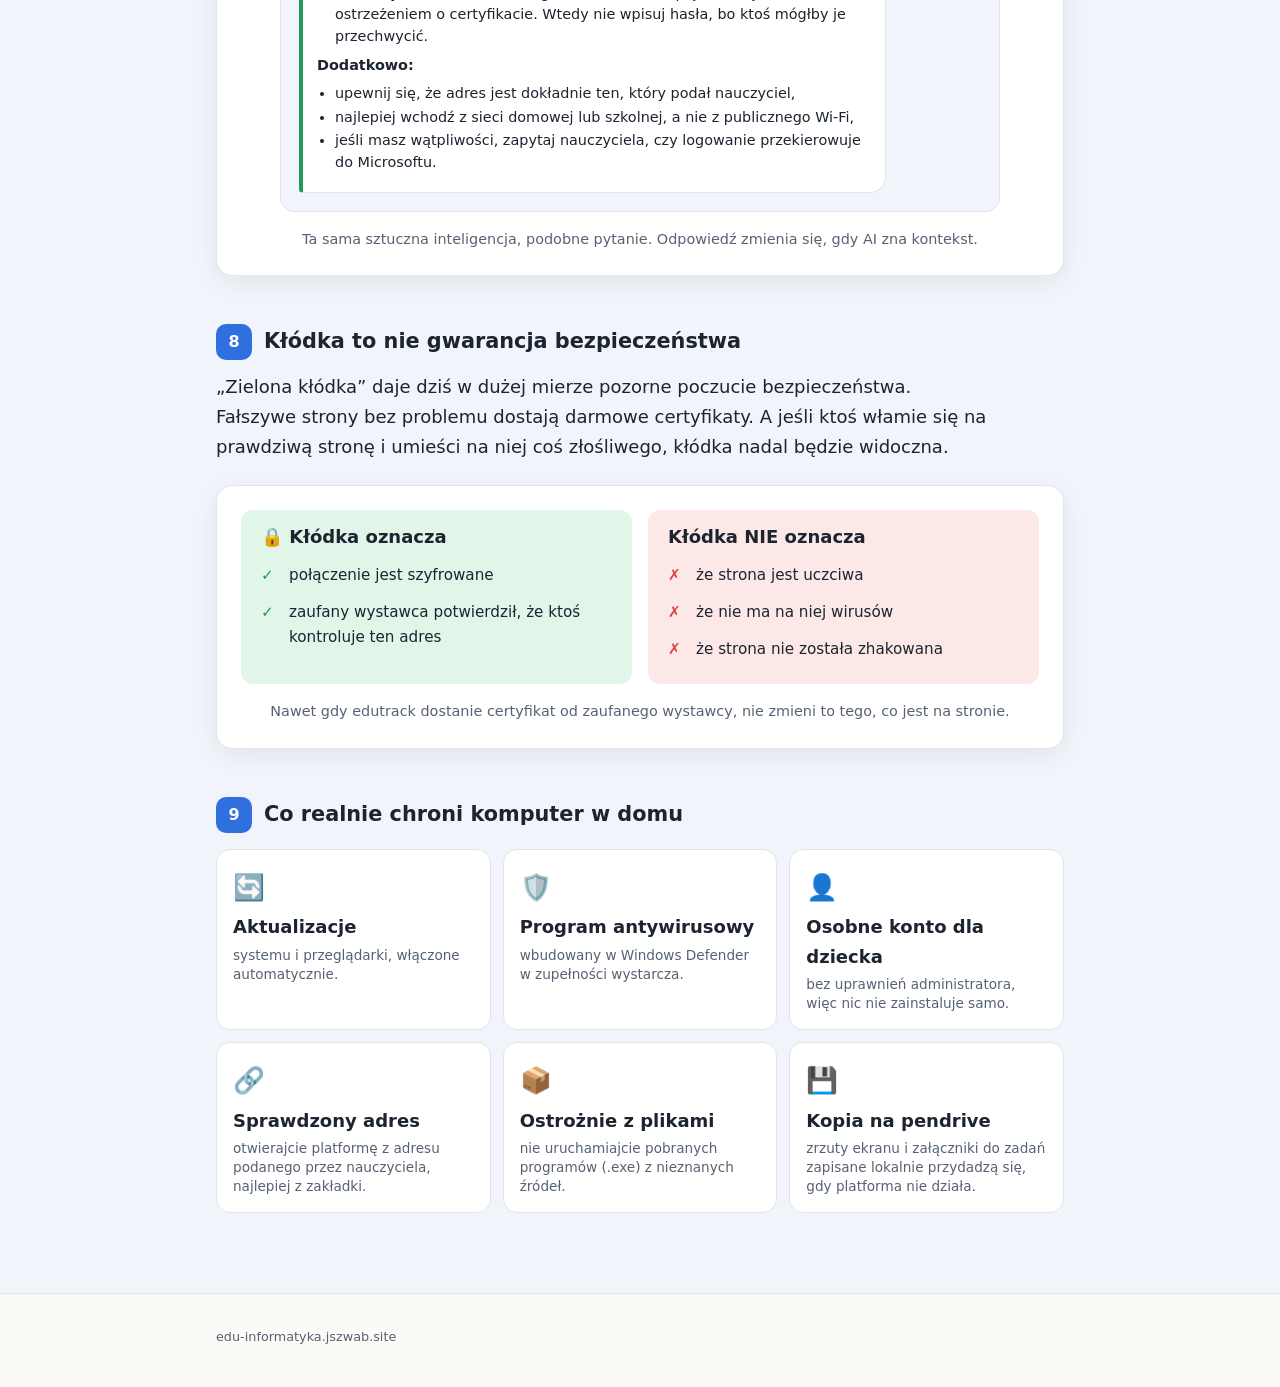
==== commit b7a345a8: "Docelowy adres: edu-informatyka.jszwab.site Co-Authored-By: Claude Opus 5.5 (1M context) <noreply@an" ====
--- a/index.html
+++ b/index.html
@@ -374,7 +374,7 @@
 
 <footer class="site-footer">
   <div class="wrap">
-    <p class="small">edu.jszwab.site</p>
+    <p class="small">edu-informatyka.jszwab.site</p>
   </div>
 </footer>
 
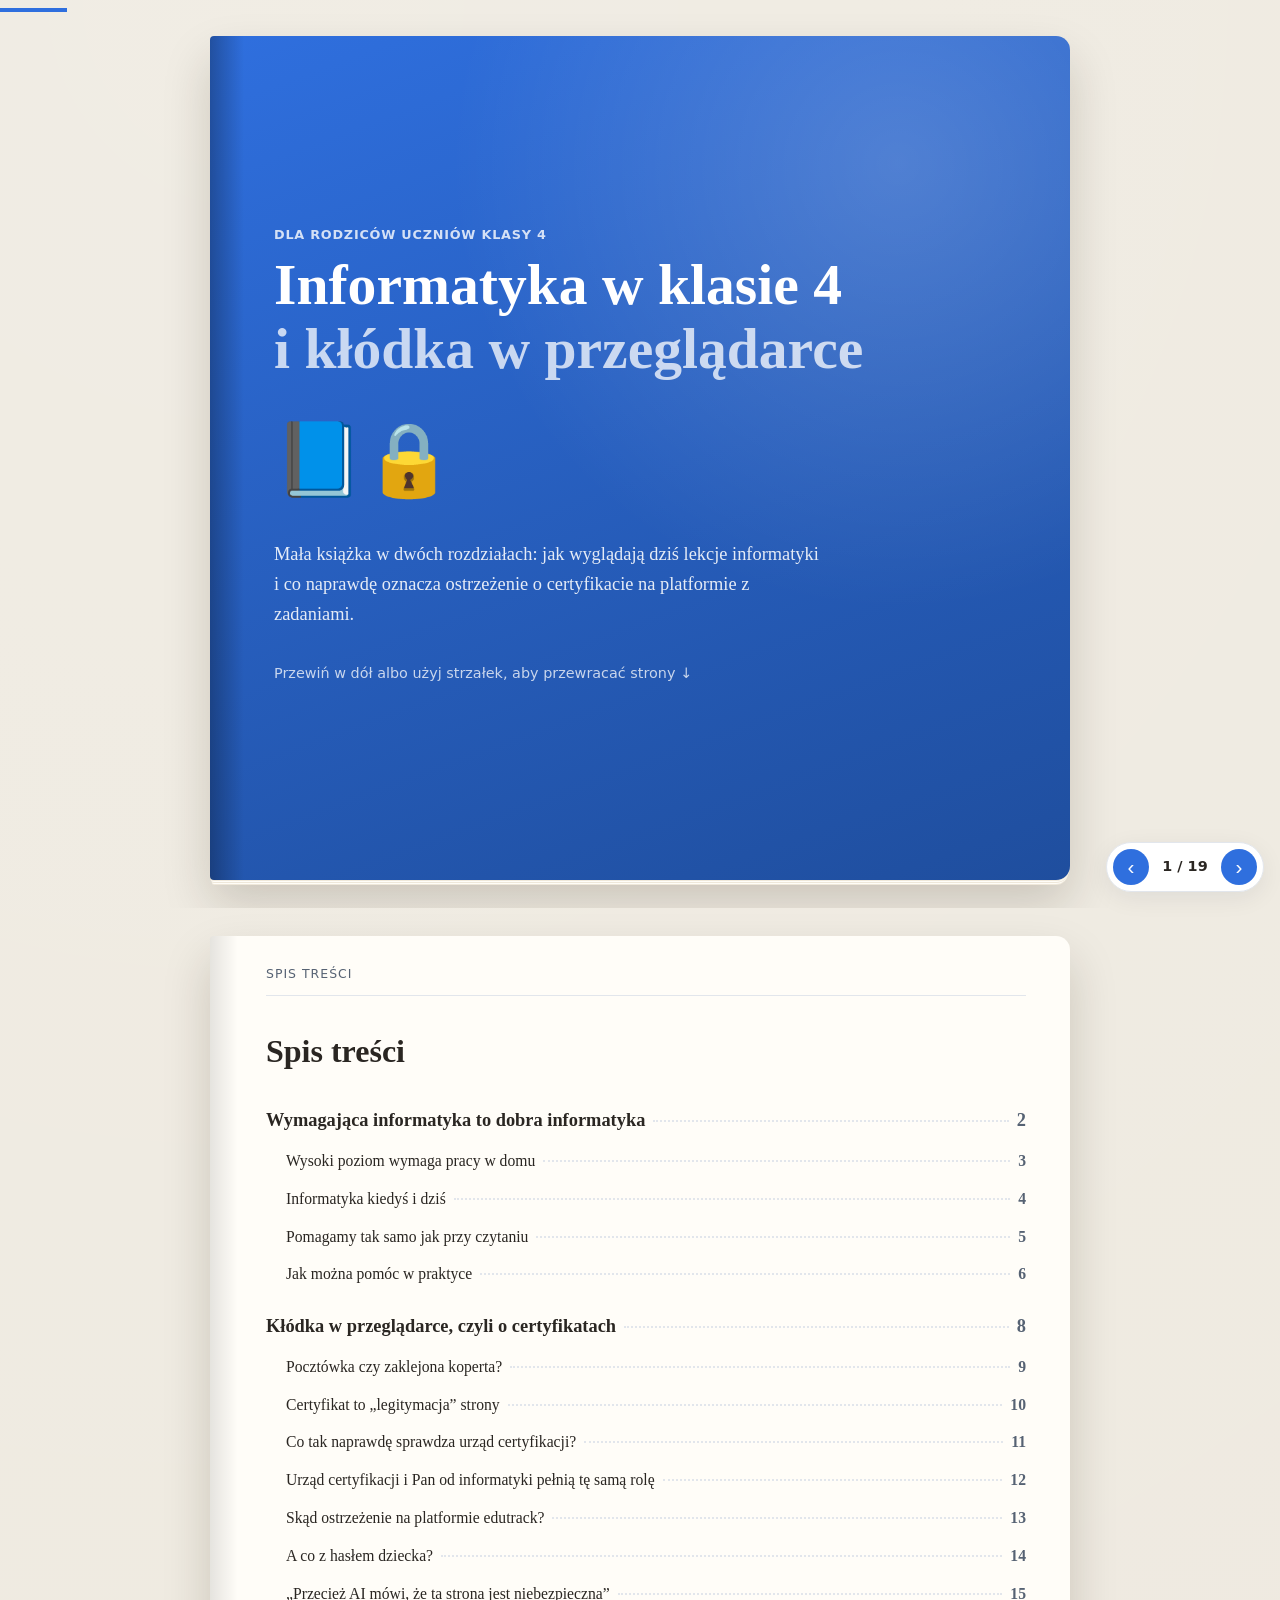
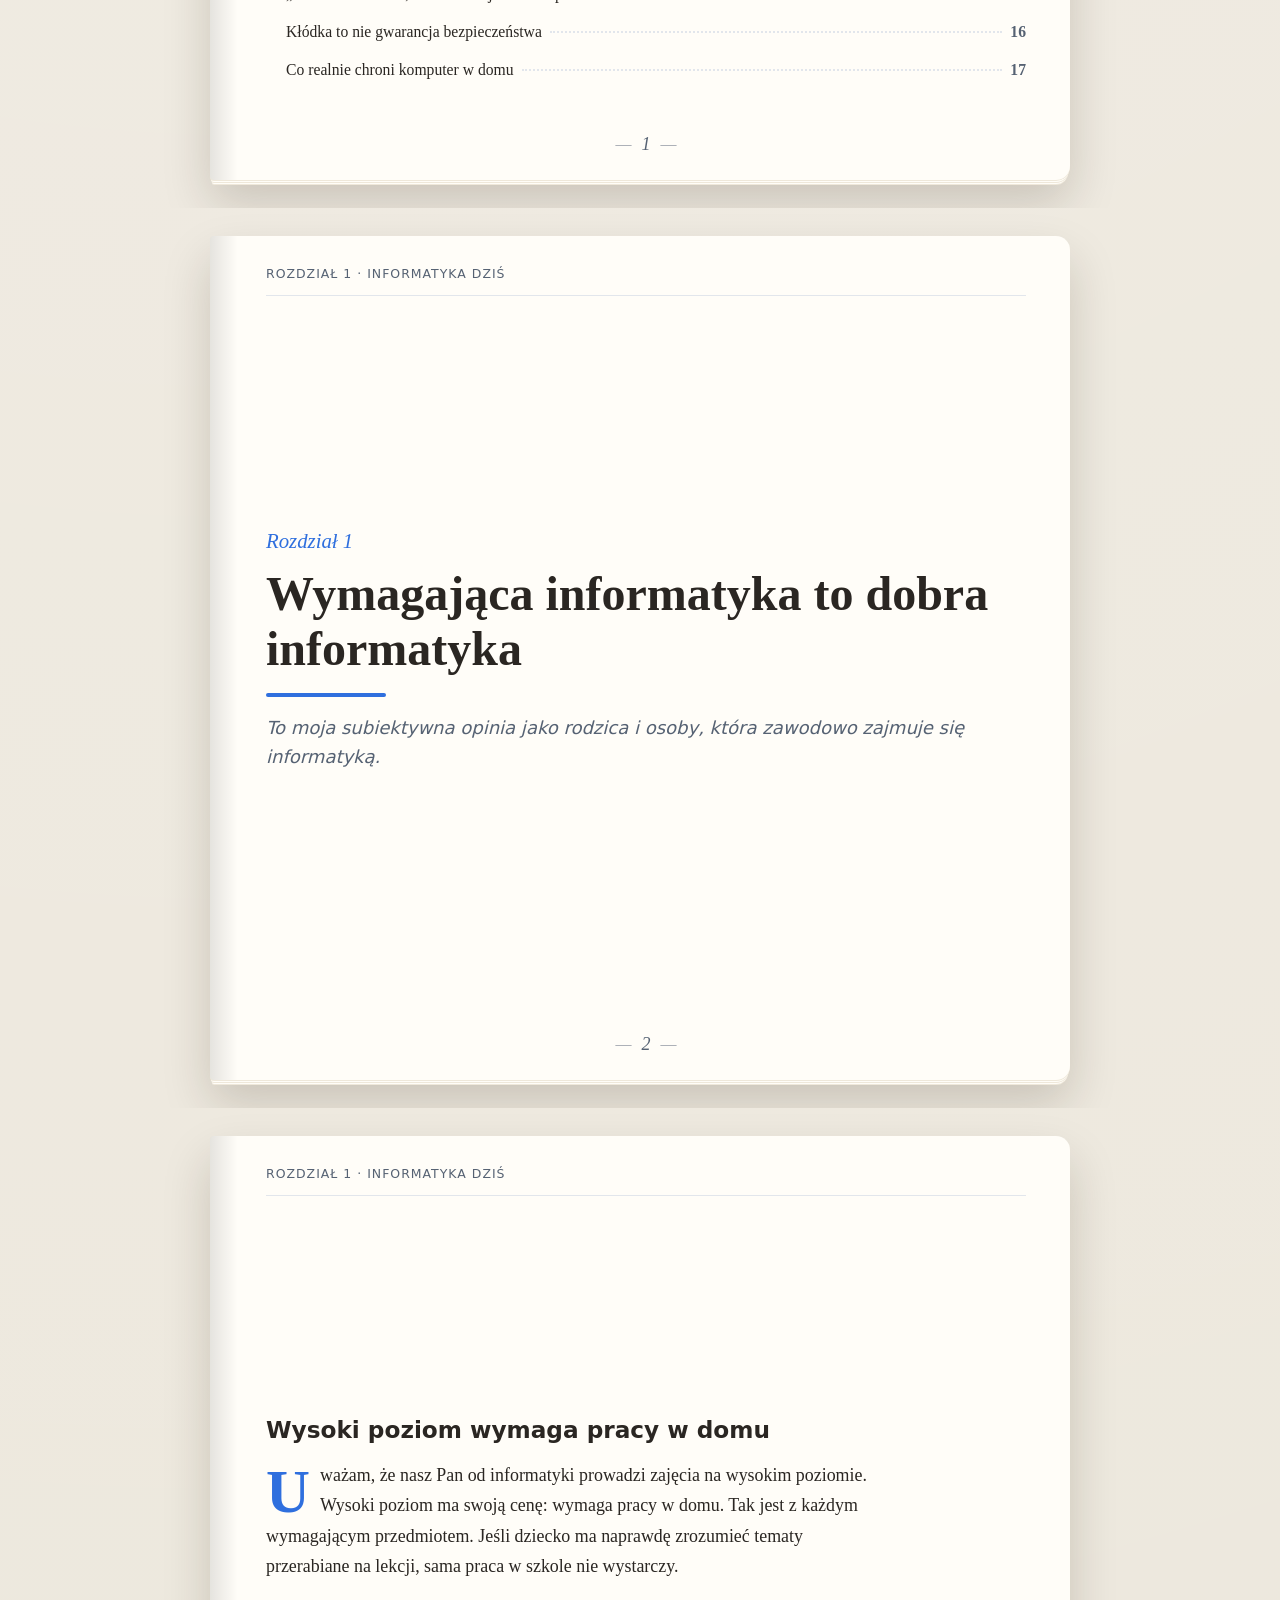
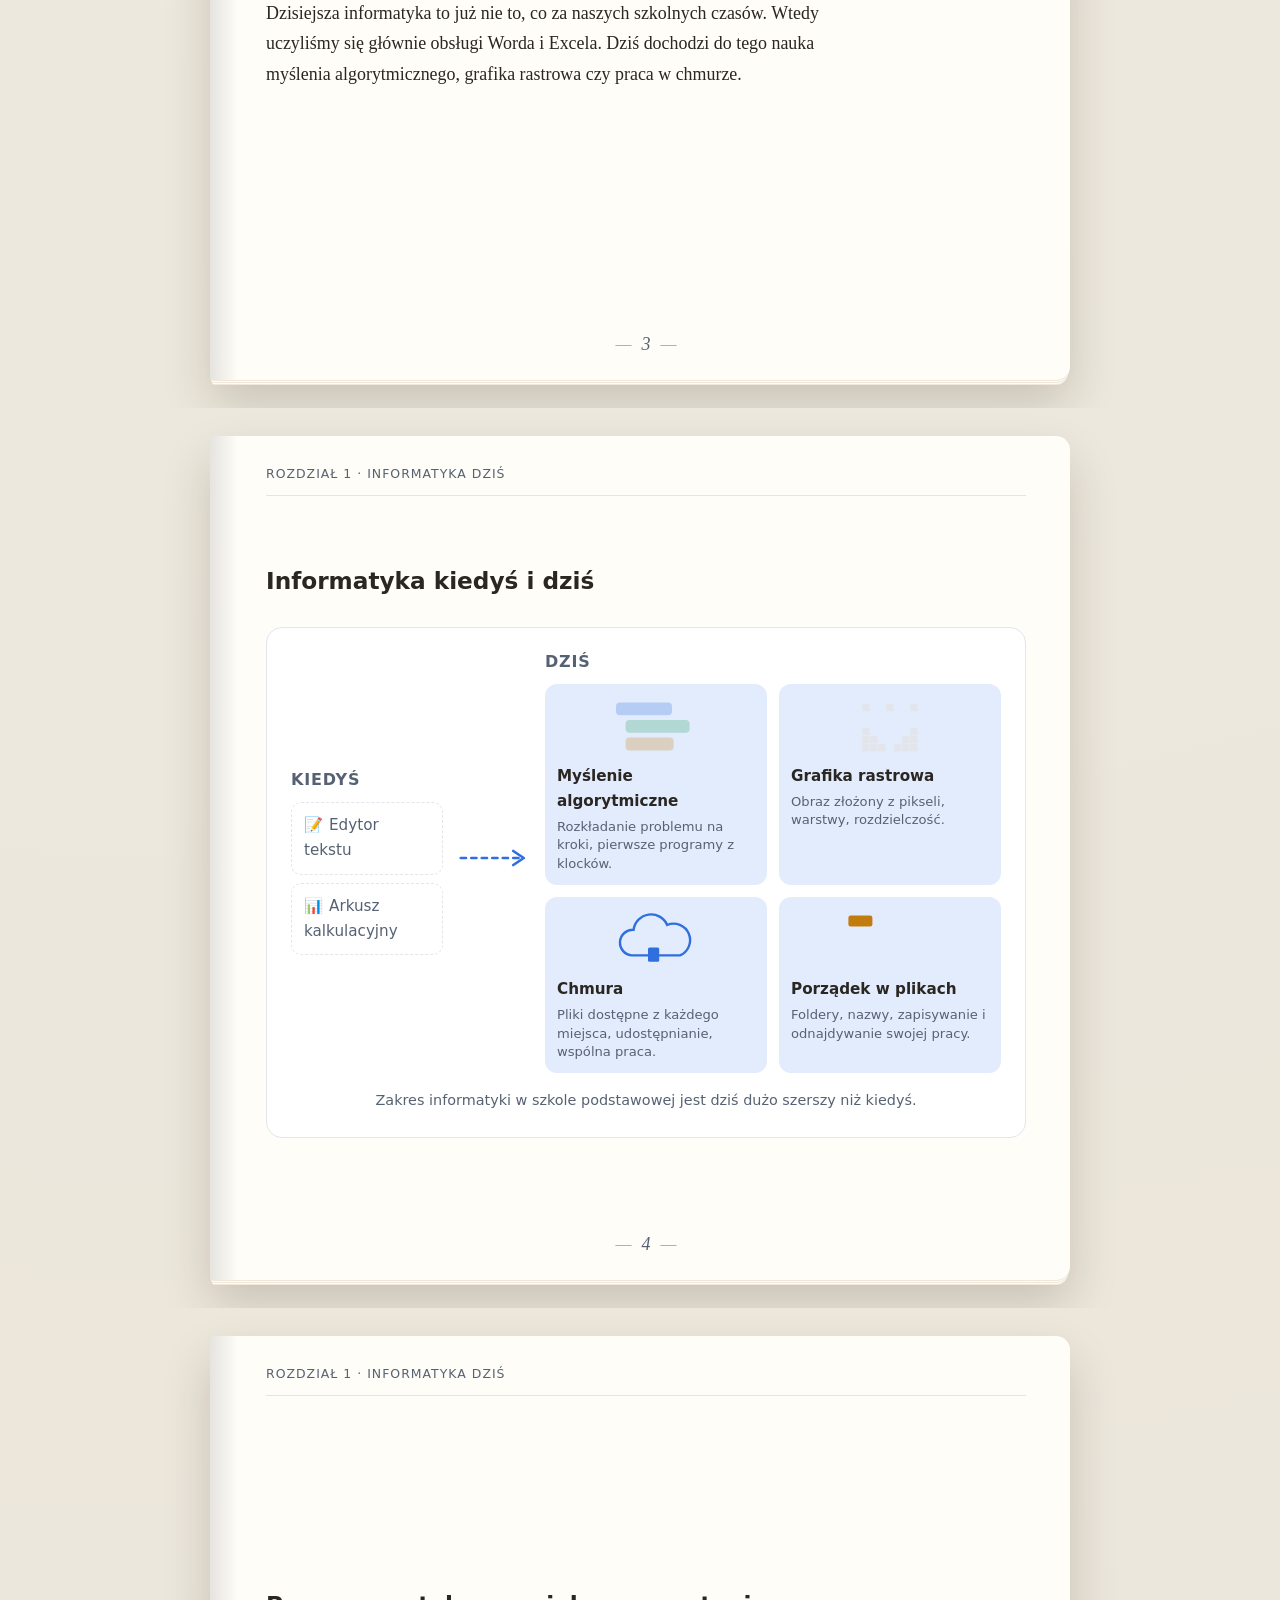
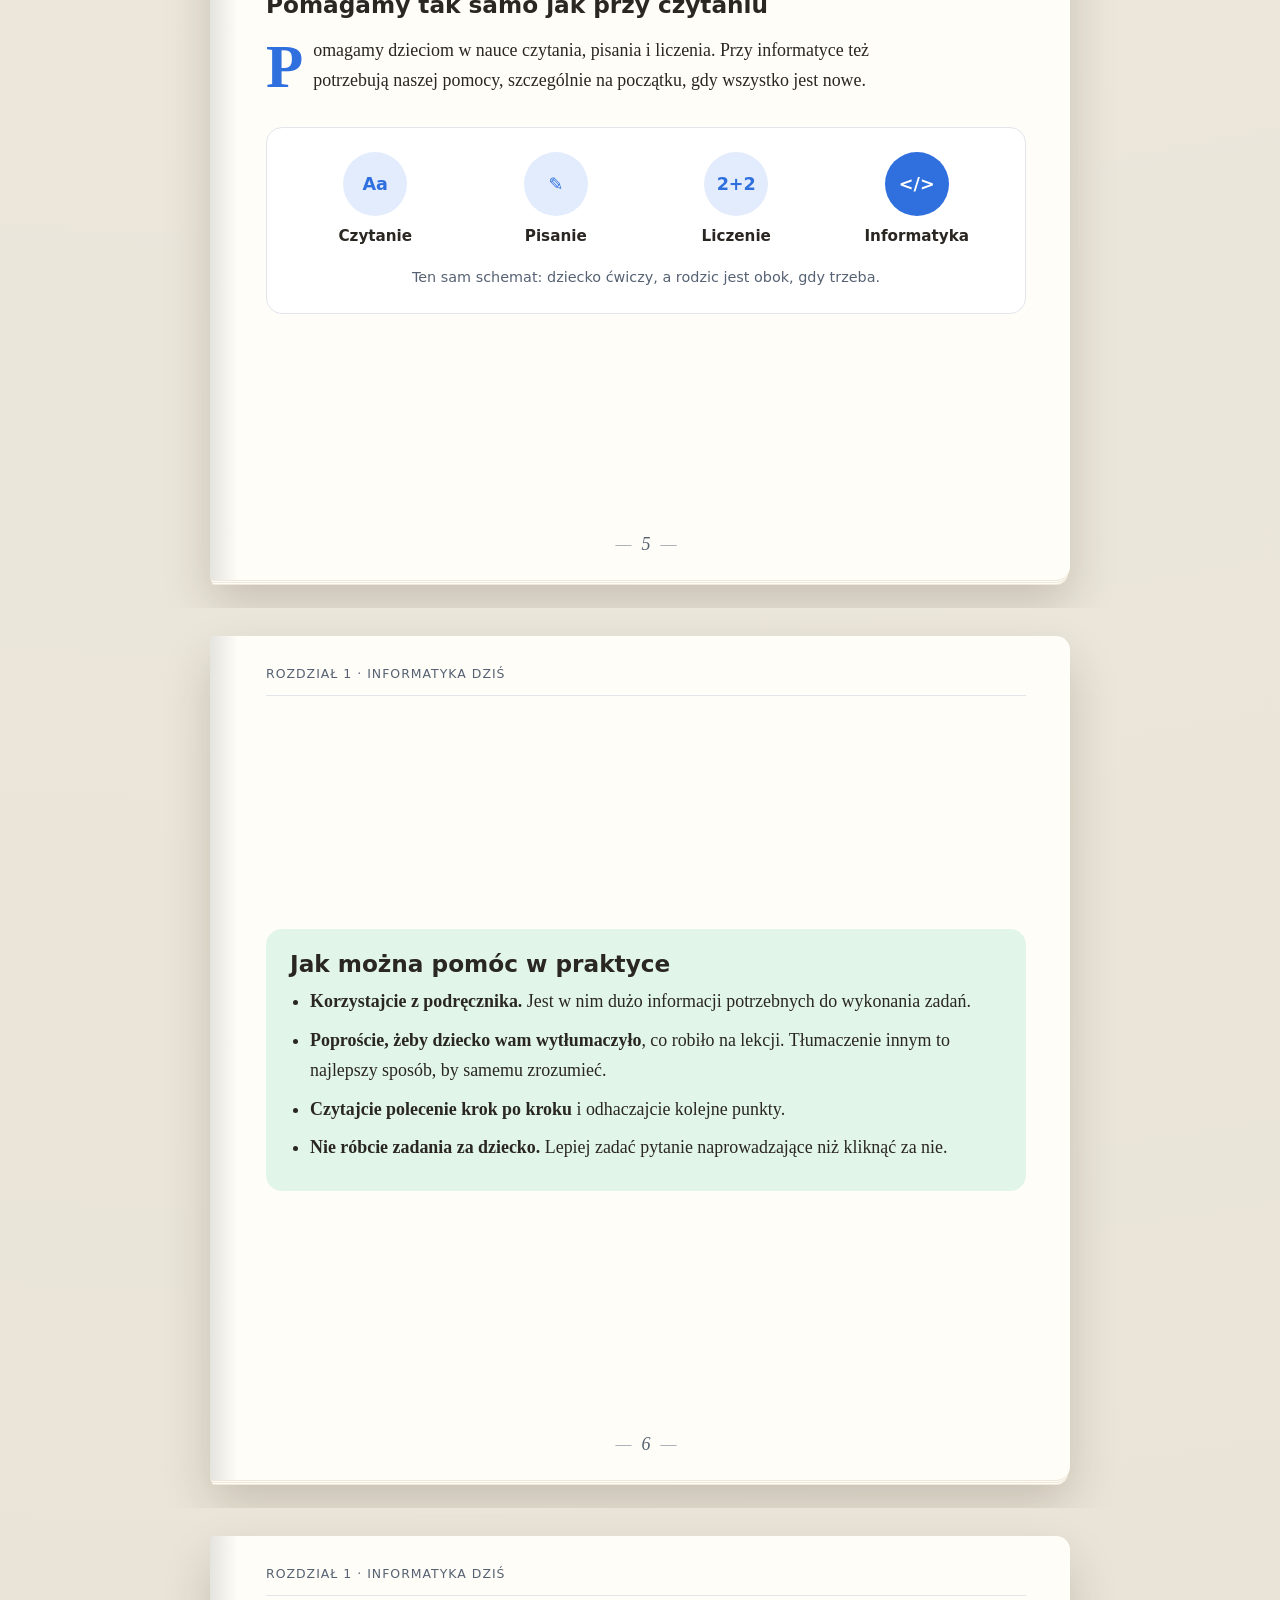
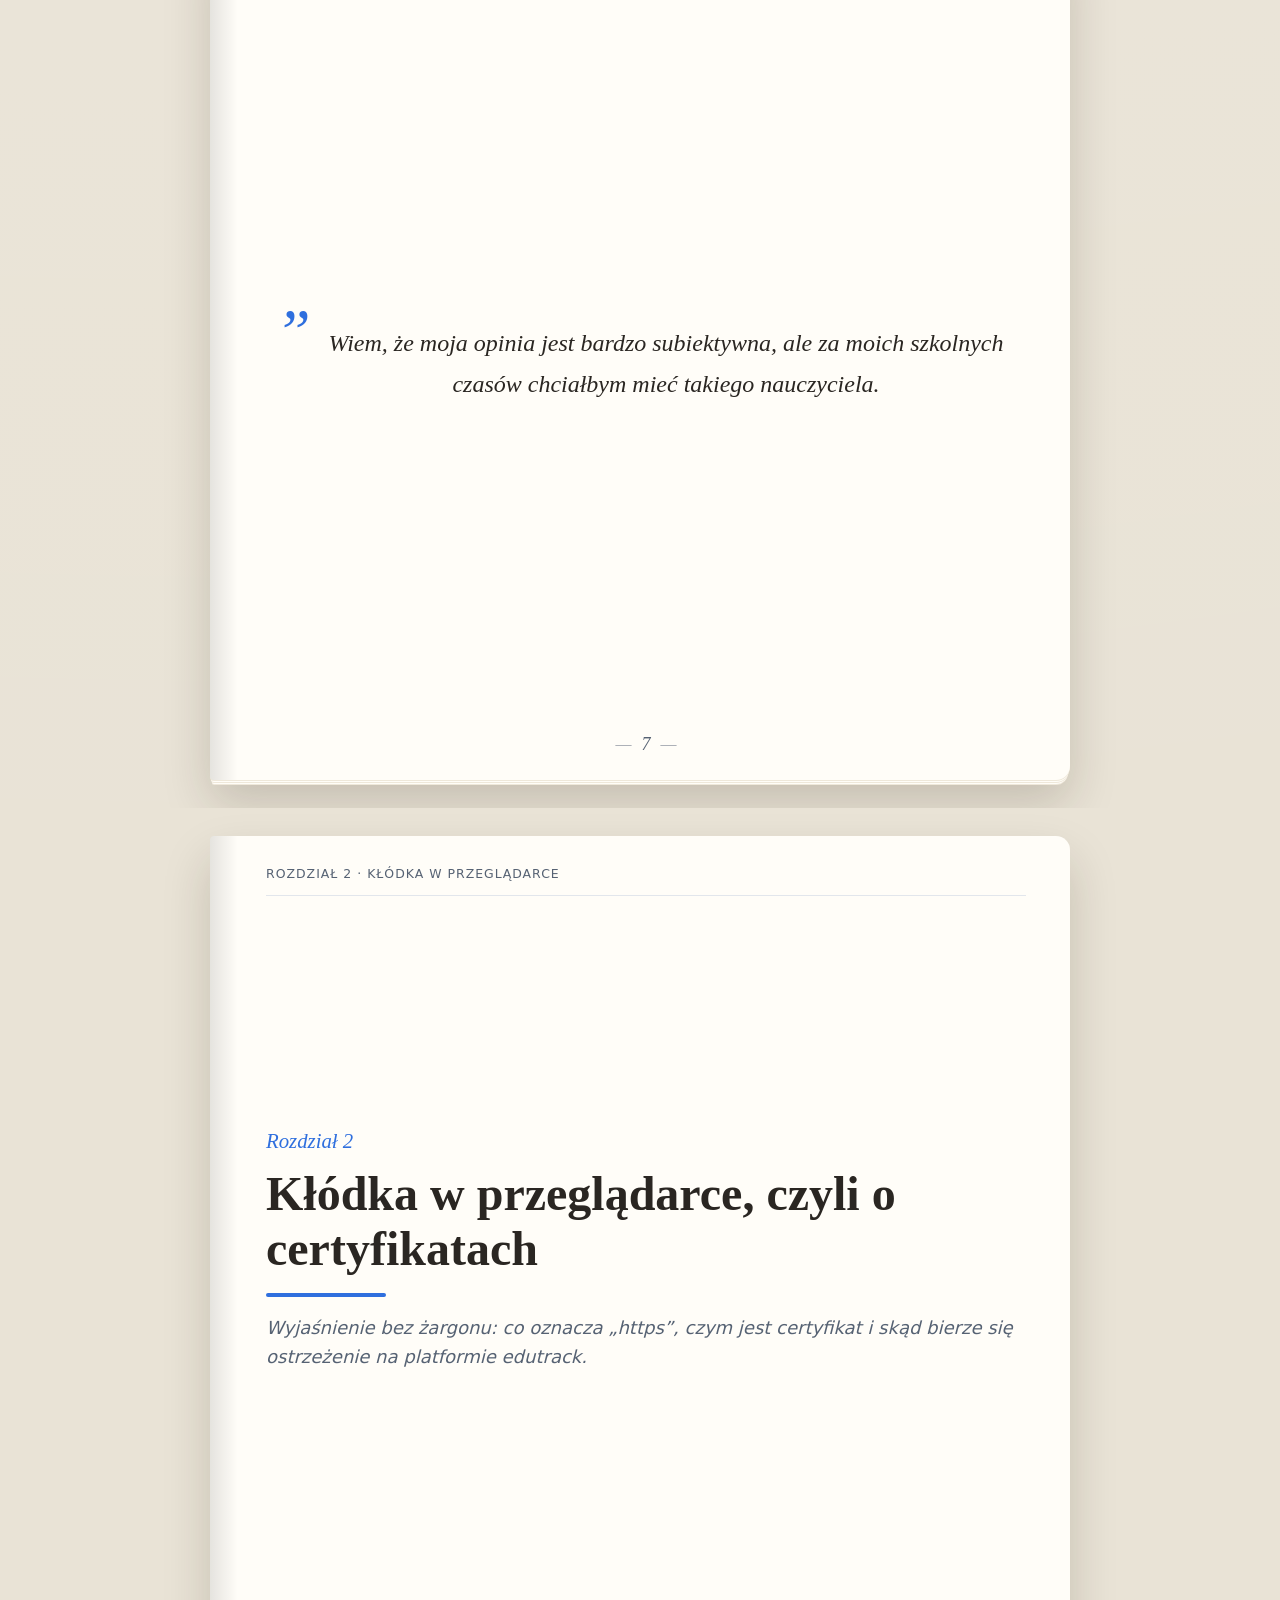
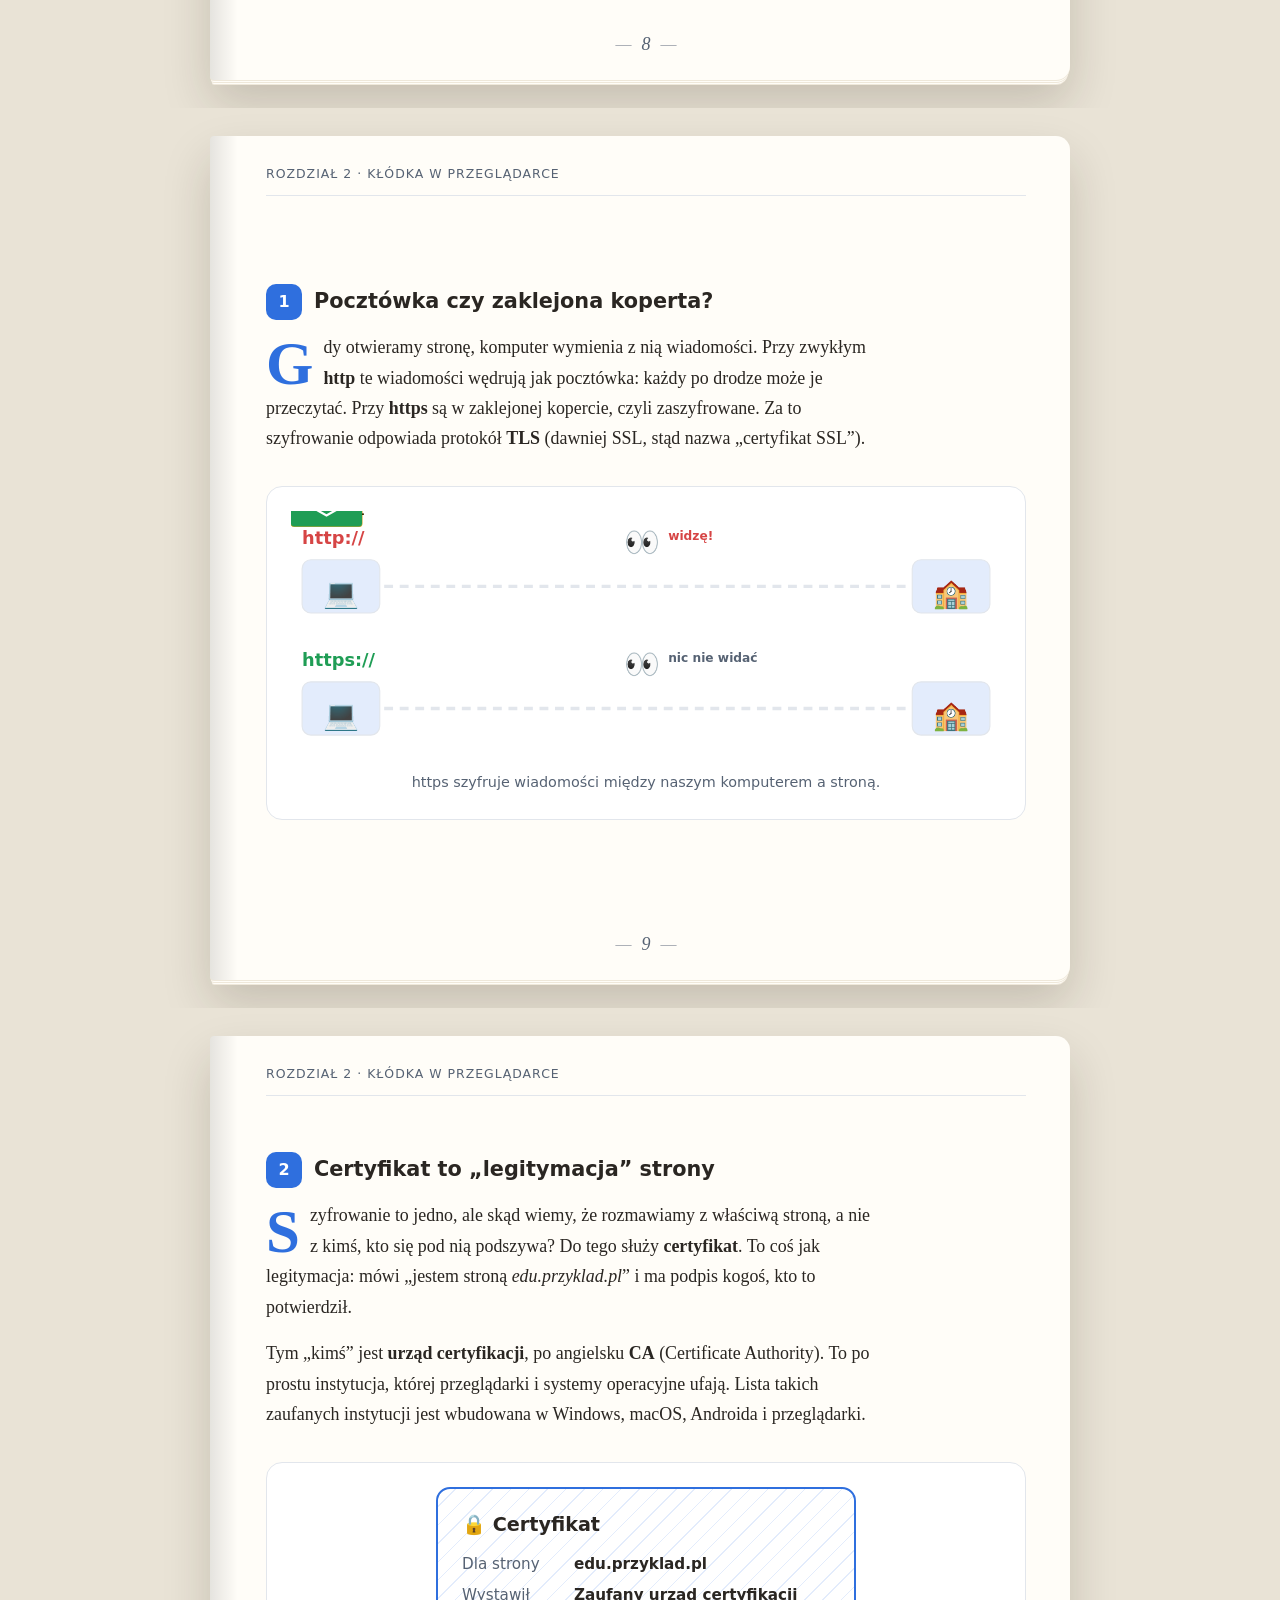
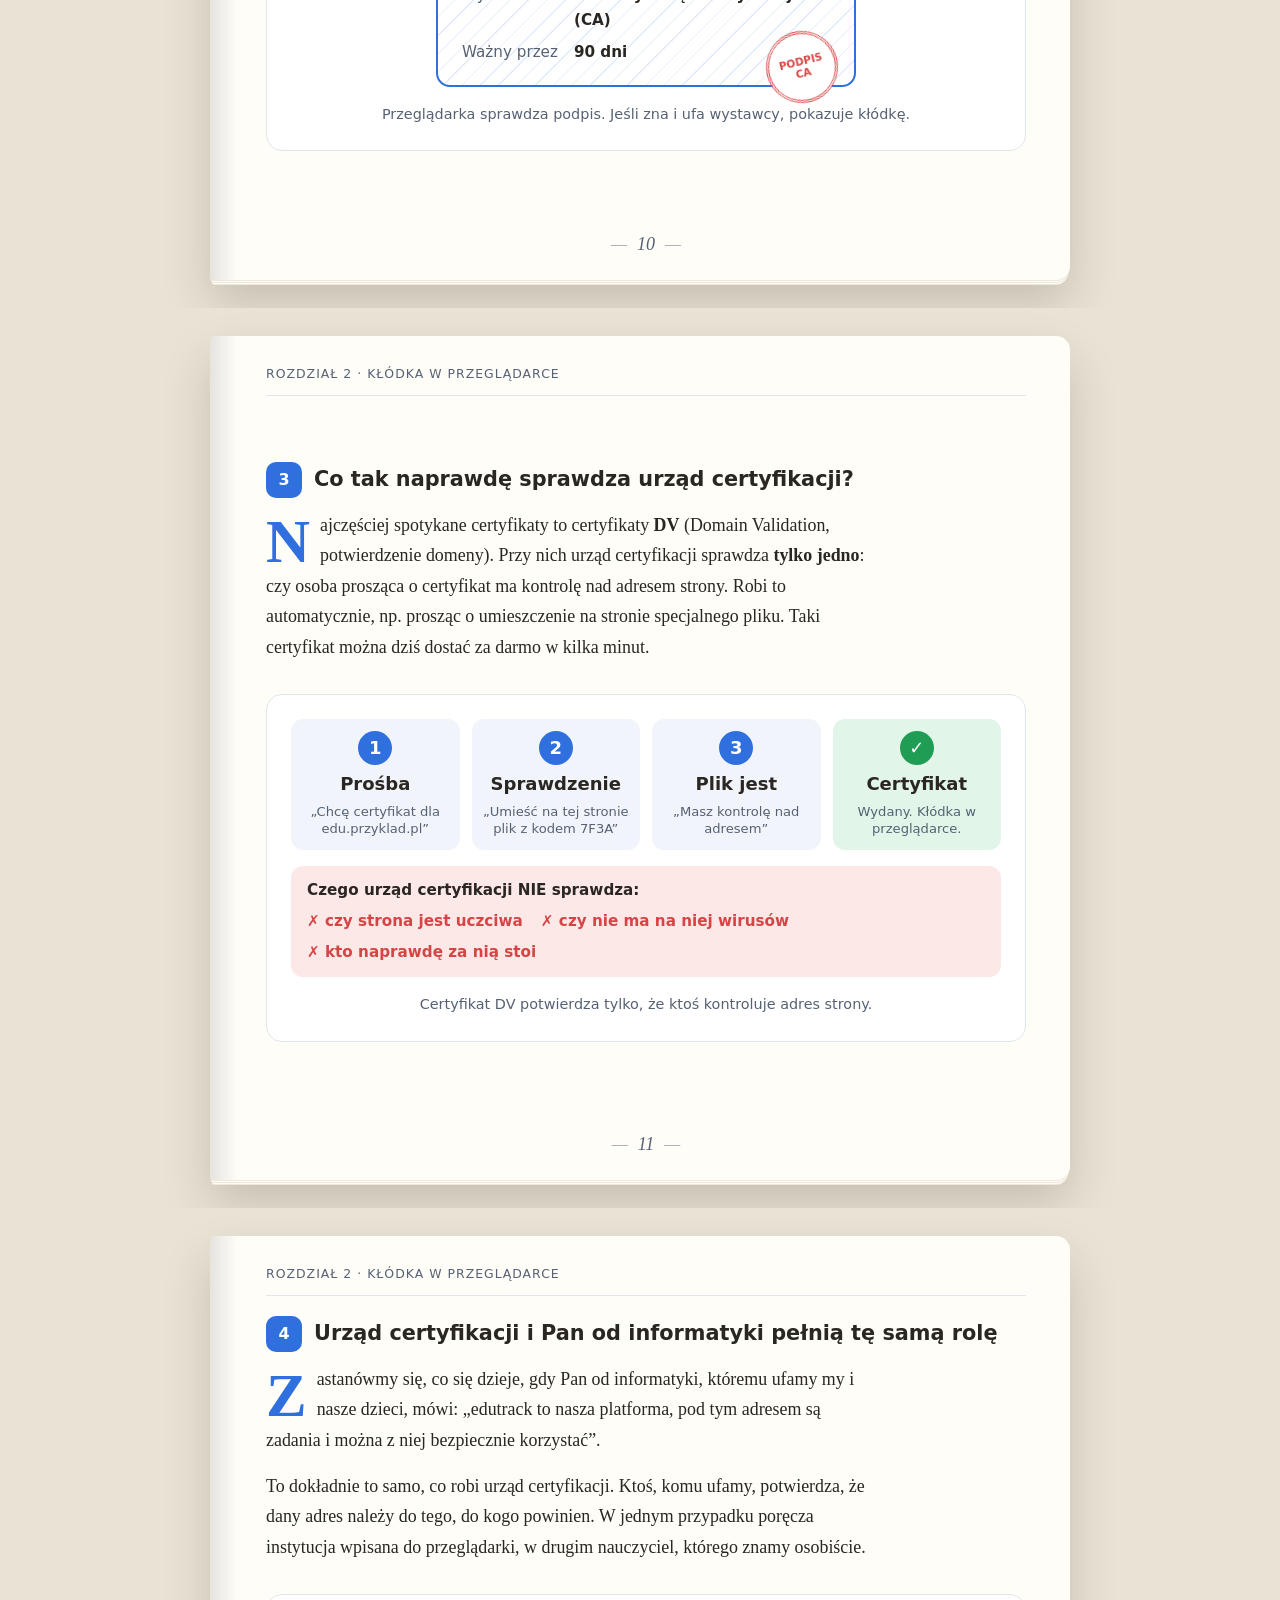
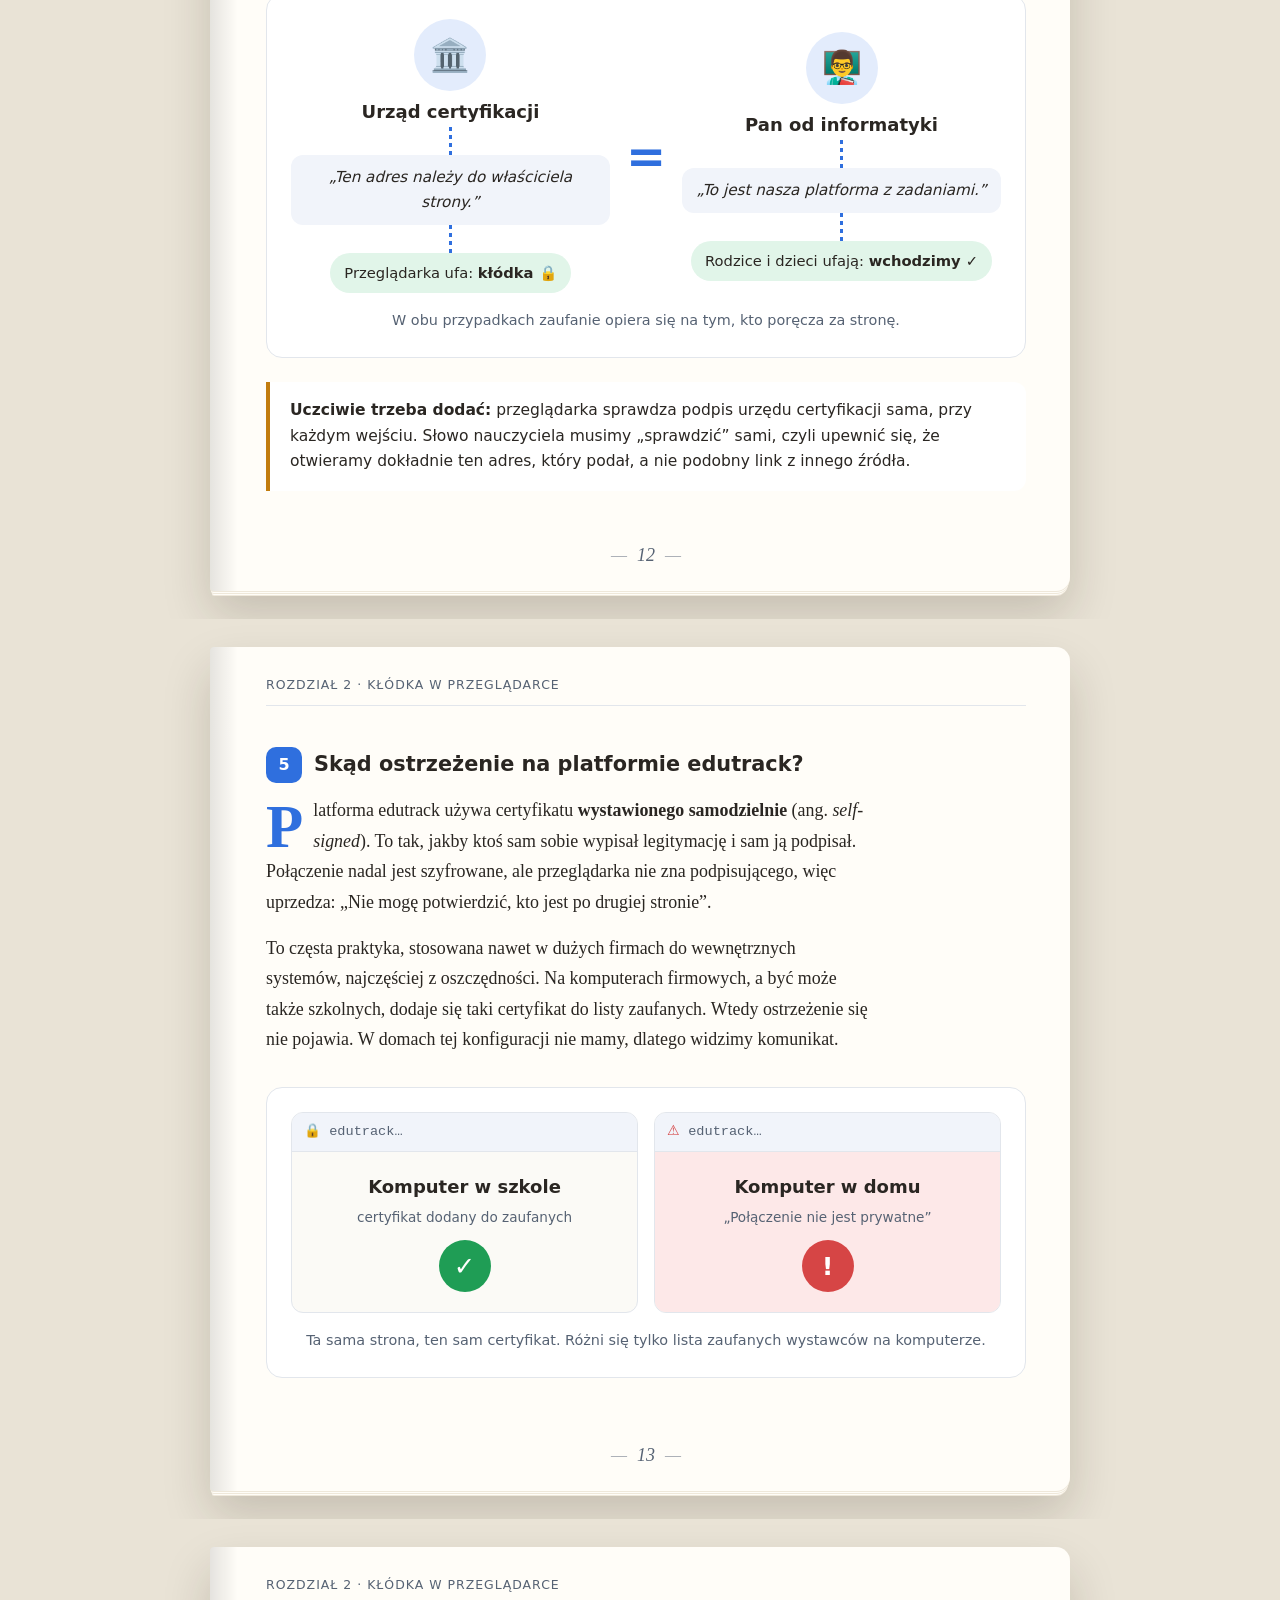
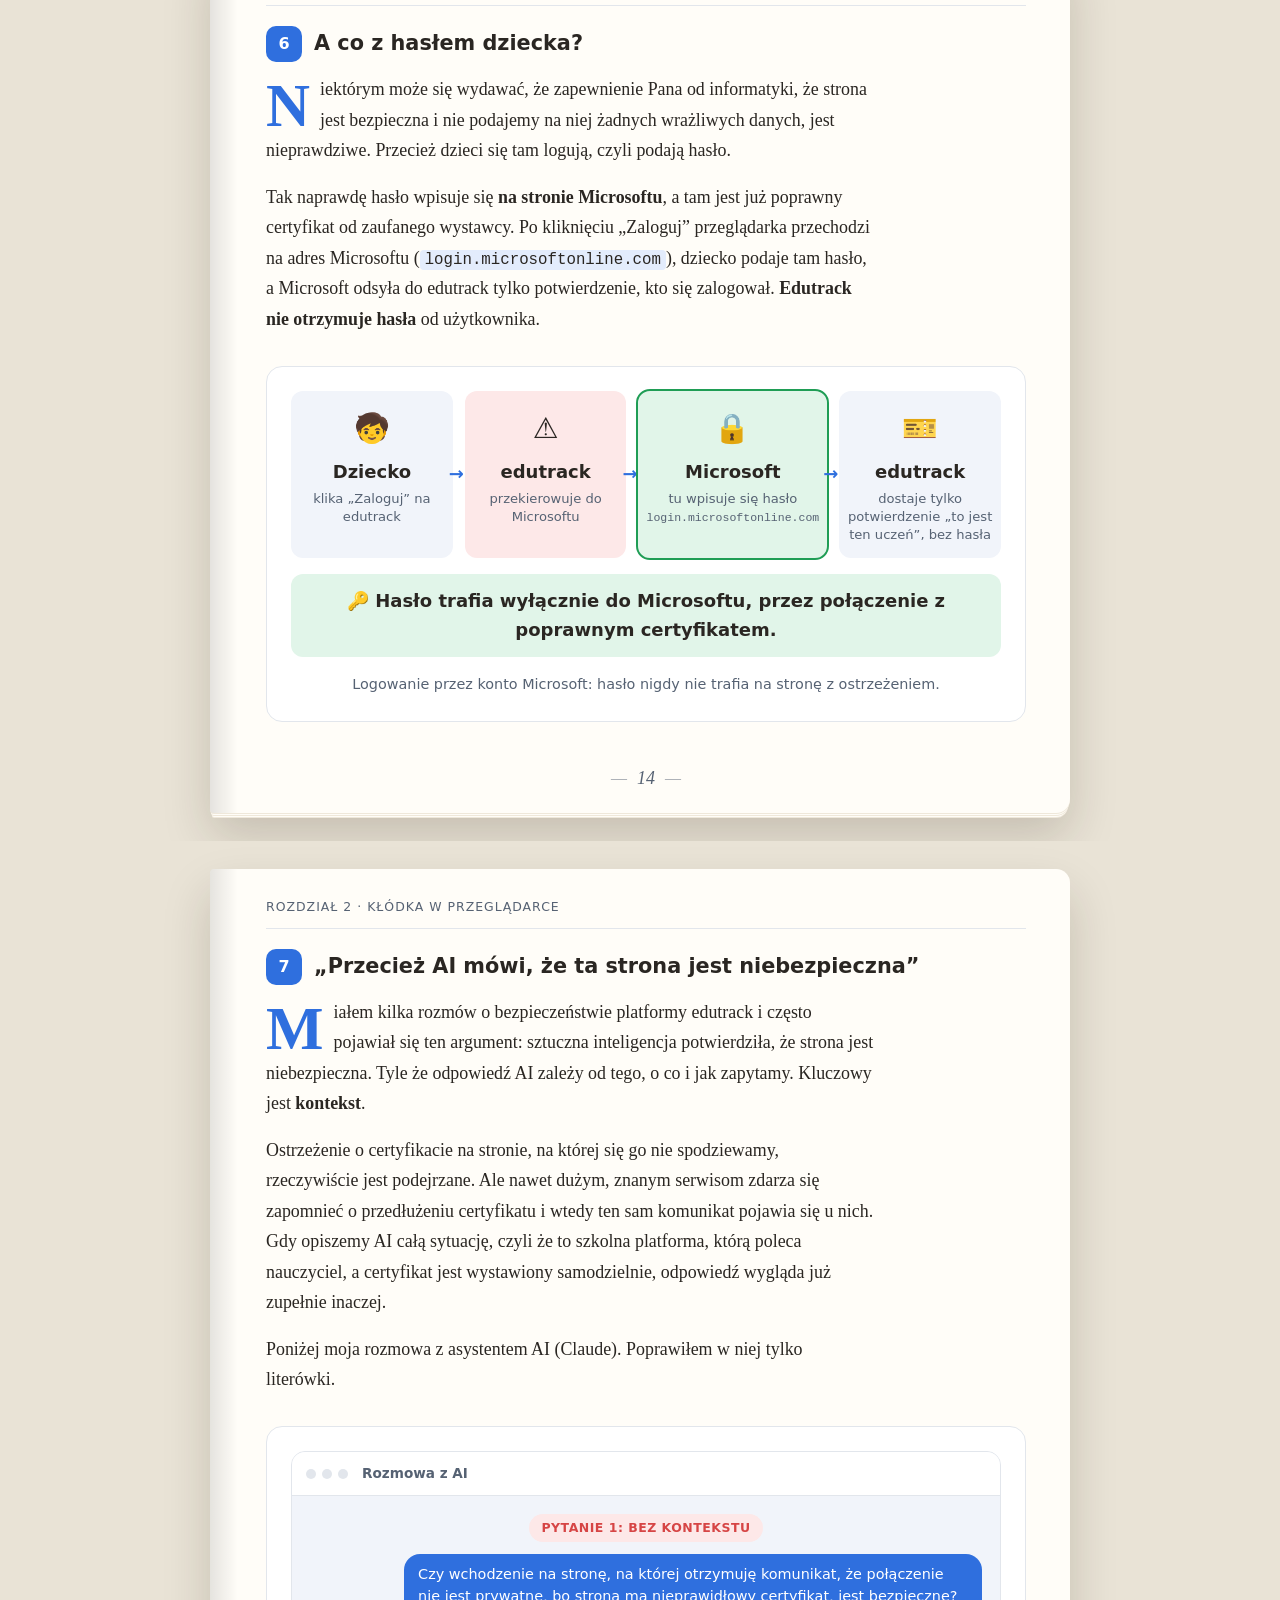
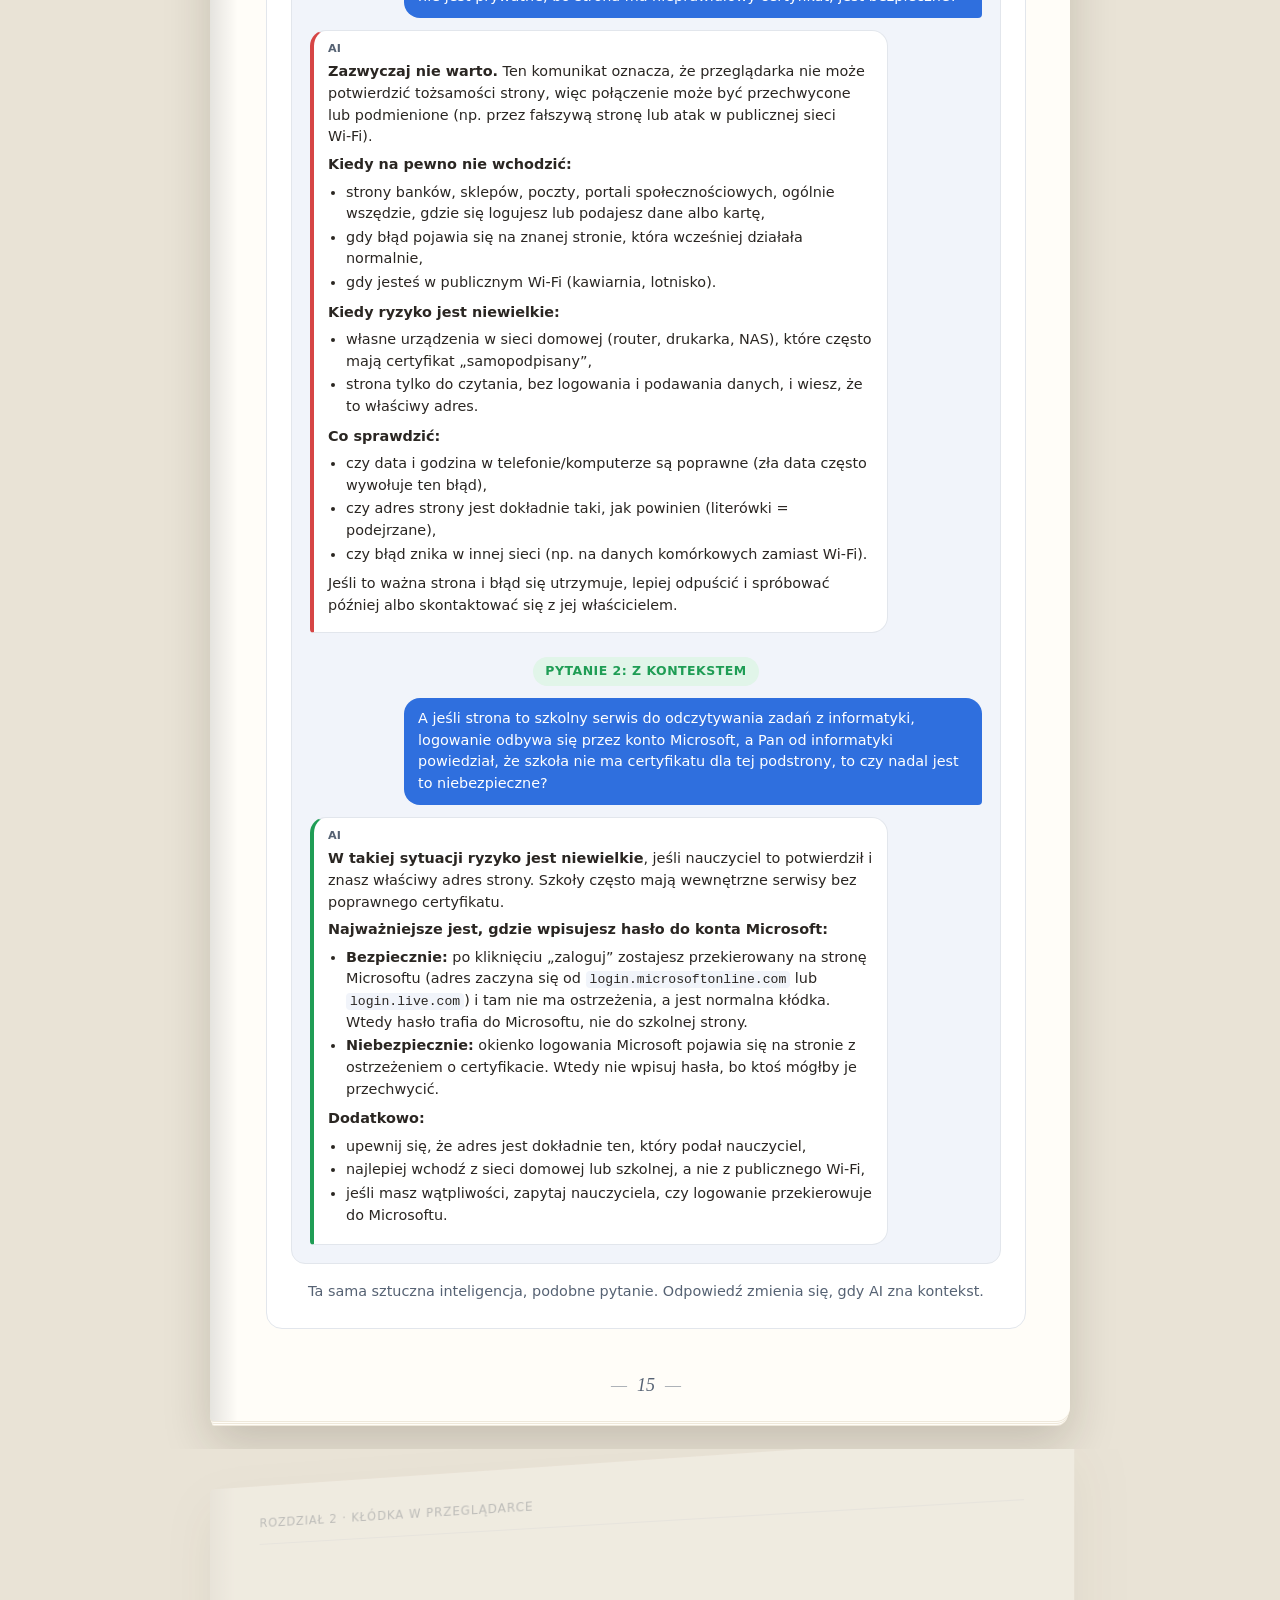
==== commit a428fc28: "Wygląd strony jako przewijana książka Każda część treści to osobna kartka: okładka, spis treści, str" ====
--- a/index.html
+++ b/index.html
@@ -7,34 +7,67 @@
   <meta name="description" content="Informatyka w klasie 4: moja subiektywna opinia jako rodzica i osoby, która zawodowo zajmuje się informatyką, oraz wyjaśnienie, czym jest certyfikat SSL/TLS i komunikat o niezaufanym certyfikacie.">
   <link rel="stylesheet" href="style.css">
 </head>
-<body>
-
-<header class="hero">
-  <div class="wrap">
-    <p class="eyebrow">Dla rodziców uczniów klasy 4</p>
-    <h1>Informatyka w klasie 4<br><span>i kłódka w przeglądarce</span></h1>
-    <p class="lead">Dwie sprawy, o których dużo ostatnio rozmawiamy: jak wyglądają dziś lekcje informatyki i co tak naprawdę oznacza ostrzeżenie o certyfikacie na platformie z zadaniami.</p>
-    <nav class="toc" aria-label="Spis treści">
-      <a href="#czesc-1"><b>1</b> Informatyka dziś</a>
-      <a href="#czesc-2"><b>2</b> Certyfikaty i kłódka</a>
-    </nav>
-  </div>
-</header>
-
-<main>
-
-<!-- ===================== CZĘŚĆ 1 ===================== -->
-<section id="czesc-1" class="part">
-  <div class="wrap">
-    <p class="part-no">Część 1</p>
+<body class="book">
+
+<div class="progress" aria-hidden="true"><span id="progress-bar"></span></div>
+
+<main class="pages" id="pages">
+<section class="page page-cover" id="strona-1" aria-label="Strona 1">
+  <div class="paper">
+    <div class="page-body">
+ <div class="cover-inner">
+      <p class="eyebrow">Dla rodziców uczniów klasy 4</p>
+      <h1>Informatyka w klasie 4<br><span>i kłódka w przeglądarce</span></h1>
+      <div class="cover-art" aria-hidden="true">📘🔒</div>
+      <p class="lead">Mała książka w dwóch rozdziałach: jak wyglądają dziś lekcje informatyki i co naprawdę oznacza ostrzeżenie o certyfikacie na platformie z zadaniami.</p>
+      <p class="hint">Przewiń w dół albo użyj strzałek, aby przewracać strony ↓</p>
+    </div>
+    </div>
+  </div>
+</section>
+
+<section class="page page-toc" id="strona-2" aria-label="Strona 2">
+  <div class="paper">
+    <header class="running"><span>Spis treści</span></header>
+<div class="page-body">
+<h2>Spis treści</h2>
+    <ol class="toc-list" id="toc-list"></ol>
+    </div>
+    <footer class="folio">1</footer>
+  </div>
+</section>
+
+<section class="page page-chapter" id="strona-3" aria-label="Strona 3">
+  <div class="paper">
+    <header class="running"><span>Rozdział 1 · Informatyka dziś</span></header>
+<div class="page-body">
+<p class="chapter-no">Rozdział 1</p>
     <h2>Wymagająca informatyka to dobra informatyka</h2>
     <p class="note">To moja subiektywna opinia jako rodzica i osoby, która zawodowo zajmuje się informatyką.</p>
-
+    </div>
+    <footer class="folio">2</footer>
+  </div>
+</section>
+
+<section class="page page-page" id="strona-4" aria-label="Strona 4">
+  <div class="paper">
+    <header class="running"><span>Rozdział 1 · Informatyka dziś</span></header>
+<div class="page-body">
+<h3 class="page-title" data-toc>Wysoki poziom wymaga pracy w domu</h3>
     <div class="prose reveal">
       <p>Uważam, że nasz Pan od informatyki prowadzi zajęcia na wysokim poziomie. Wysoki poziom ma swoją cenę: wymaga pracy w domu. Tak jest z każdym wymagającym przedmiotem. Jeśli dziecko ma naprawdę zrozumieć tematy przerabiane na lekcji, sama praca w szkole nie wystarczy.</p>
       <p>Dzisiejsza informatyka to już nie to, co za naszych szkolnych czasów. Wtedy uczyliśmy się głównie obsługi Worda i Excela. Dziś dochodzi do tego nauka myślenia algorytmicznego, grafika rastrowa czy praca w chmurze.</p>
     </div>
-
+    </div>
+    <footer class="folio">3</footer>
+  </div>
+</section>
+
+<section class="page page-page" id="strona-5" aria-label="Strona 5">
+  <div class="paper">
+    <header class="running"><span>Rozdział 1 · Informatyka dziś</span></header>
+<div class="page-body">
+<h3 class="page-title" data-toc>Informatyka kiedyś i dziś</h3>
     <!-- Infografika: kiedyś vs dziś -->
     <figure class="infographic reveal" aria-labelledby="cap-kiedys">
       <div class="then-now">
@@ -90,7 +123,16 @@
       </div>
       <figcaption id="cap-kiedys">Zakres informatyki w szkole podstawowej jest dziś dużo szerszy niż kiedyś.</figcaption>
     </figure>
-
+    </div>
+    <footer class="folio">4</footer>
+  </div>
+</section>
+
+<section class="page page-page" id="strona-6" aria-label="Strona 6">
+  <div class="paper">
+    <header class="running"><span>Rozdział 1 · Informatyka dziś</span></header>
+<div class="page-body">
+<h3 class="page-title" data-toc>Pomagamy tak samo jak przy czytaniu</h3>
     <div class="prose reveal">
       <p>Pomagamy dzieciom w nauce czytania, pisania i liczenia. Przy informatyce też potrzebują naszej pomocy, szczególnie na początku, gdy wszystko jest nowe.</p>
     </div>
@@ -105,9 +147,17 @@
       </ol>
       <figcaption id="cap-pomoc">Ten sam schemat: dziecko ćwiczy, a rodzic jest obok, gdy trzeba.</figcaption>
     </figure>
-
+    </div>
+    <footer class="folio">5</footer>
+  </div>
+</section>
+
+<section class="page page-page" id="strona-7" aria-label="Strona 7">
+  <div class="paper">
+    <header class="running"><span>Rozdział 1 · Informatyka dziś</span></header>
+<div class="page-body">
     <div class="tips reveal">
-      <h3>Jak można pomóc w praktyce</h3>
+      <h3 class="page-title" data-toc>Jak można pomóc w praktyce</h3>
       <ul>
         <li><b>Korzystajcie z podręcznika.</b> Jest w nim dużo informacji potrzebnych do wykonania zadań.</li>
         <li><b>Poproście, żeby dziecko wam wytłumaczyło</b>, co robiło na lekcji. Tłumaczenie innym to najlepszy sposób, by samemu zrozumieć.</li>
@@ -115,22 +165,41 @@
         <li><b>Nie róbcie zadania za dziecko.</b> Lepiej zadać pytanie naprowadzające niż kliknąć za nie.</li>
       </ul>
     </div>
-
-    <blockquote class="quote reveal">
+    </div>
+    <footer class="folio">6</footer>
+  </div>
+</section>
+
+<section class="page page-page" id="strona-8" aria-label="Strona 8">
+  <div class="paper">
+    <header class="running"><span>Rozdział 1 · Informatyka dziś</span></header>
+<div class="page-body">
+<div class="quote-page">    <blockquote class="quote reveal">
       <p>Wiem, że moja opinia jest bardzo subiektywna, ale za moich szkolnych czasów chciałbym mieć takiego nauczyciela.</p>
-    </blockquote>
-  </div>
-</section>
-
-<!-- ===================== CZĘŚĆ 2 ===================== -->
-<section id="czesc-2" class="part part-alt">
-  <div class="wrap">
-    <p class="part-no">Część 2</p>
+    </blockquote></div>
+    </div>
+    <footer class="folio">7</footer>
+  </div>
+</section>
+
+<section class="page page-chapter" id="strona-9" aria-label="Strona 9">
+  <div class="paper">
+    <header class="running"><span>Rozdział 2 · Kłódka w przeglądarce</span></header>
+<div class="page-body">
+<p class="chapter-no">Rozdział 2</p>
     <h2>Kłódka w przeglądarce, czyli o certyfikatach</h2>
     <p class="note">Wyjaśnienie bez żargonu: co oznacza „https”, czym jest certyfikat i skąd bierze się ostrzeżenie na platformie edutrack.</p>
-
+    </div>
+    <footer class="folio">8</footer>
+  </div>
+</section>
+
+<section class="page page-page" id="strona-10" aria-label="Strona 10">
+  <div class="paper">
+    <header class="running"><span>Rozdział 2 · Kłódka w przeglądarce</span></header>
+<div class="page-body">
     <!-- 2.1 HTTP vs HTTPS -->
-    <h3 class="step-title reveal"><span>1</span> Pocztówka czy zaklejona koperta?</h3>
+    <h3 class="step-title reveal" data-toc><span>1</span> Pocztówka czy zaklejona koperta?</h3>
     <div class="prose reveal">
       <p>Gdy otwieramy stronę, komputer wymienia z nią wiadomości. Przy zwykłym <b>http</b> te wiadomości wędrują jak pocztówka: każdy po drodze może je przeczytać. Przy <b>https</b> są w zaklejonej kopercie, czyli zaszyfrowane. Za to szyfrowanie odpowiada protokół <b>TLS</b> (dawniej SSL, stąd nazwa „certyfikat SSL”).</p>
     </div>
@@ -158,9 +227,17 @@
       </svg>
       <figcaption id="cap-http">https szyfruje wiadomości między naszym komputerem a stroną.</figcaption>
     </figure>
-
+    </div>
+    <footer class="folio">9</footer>
+  </div>
+</section>
+
+<section class="page page-page" id="strona-11" aria-label="Strona 11">
+  <div class="paper">
+    <header class="running"><span>Rozdział 2 · Kłódka w przeglądarce</span></header>
+<div class="page-body">
     <!-- 2.2 Certyfikat -->
-    <h3 class="step-title reveal"><span>2</span> Certyfikat to „legitymacja” strony</h3>
+    <h3 class="step-title reveal" data-toc><span>2</span> Certyfikat to „legitymacja” strony</h3>
     <div class="prose reveal">
       <p>Szyfrowanie to jedno, ale skąd wiemy, że rozmawiamy z właściwą stroną, a nie z kimś, kto się pod nią podszywa? Do tego służy <b>certyfikat</b>. To coś jak legitymacja: mówi „jestem stroną <i>edu.przyklad.pl</i>” i ma podpis kogoś, kto to potwierdził.</p>
       <p>Tym „kimś” jest <b>urząd certyfikacji</b>, po angielsku <b>CA</b> (Certificate Authority). To po prostu instytucja, której przeglądarki i systemy operacyjne ufają. Lista takich zaufanych instytucji jest wbudowana w Windows, macOS, Androida i przeglądarki.</p>
@@ -178,9 +255,17 @@
       </div>
       <figcaption id="cap-cert">Przeglądarka sprawdza podpis. Jeśli zna i ufa wystawcy, pokazuje kłódkę.</figcaption>
     </figure>
-
+    </div>
+    <footer class="folio">10</footer>
+  </div>
+</section>
+
+<section class="page page-page" id="strona-12" aria-label="Strona 12">
+  <div class="paper">
+    <header class="running"><span>Rozdział 2 · Kłódka w przeglądarce</span></header>
+<div class="page-body">
     <!-- 2.3 Co sprawdza CA -->
-    <h3 class="step-title reveal"><span>3</span> Co tak naprawdę sprawdza urząd certyfikacji?</h3>
+    <h3 class="step-title reveal" data-toc><span>3</span> Co tak naprawdę sprawdza urząd certyfikacji?</h3>
     <div class="prose reveal">
       <p>Najczęściej spotykane certyfikaty to certyfikaty <b>DV</b> (Domain Validation, potwierdzenie domeny). Przy nich urząd certyfikacji sprawdza <b>tylko jedno</b>: czy osoba prosząca o certyfikat ma kontrolę nad adresem strony. Robi to automatycznie, np. prosząc o umieszczenie na stronie specjalnego pliku. Taki certyfikat można dziś dostać za darmo w kilka minut.</p>
     </div>
@@ -200,9 +285,17 @@
       </div>
       <figcaption id="cap-dv">Certyfikat DV potwierdza tylko, że ktoś kontroluje adres strony.</figcaption>
     </figure>
-
+    </div>
+    <footer class="folio">11</footer>
+  </div>
+</section>
+
+<section class="page page-page" id="strona-13" aria-label="Strona 13">
+  <div class="paper">
+    <header class="running"><span>Rozdział 2 · Kłódka w przeglądarce</span></header>
+<div class="page-body">
     <!-- 2.4 Analogia -->
-    <h3 class="step-title reveal"><span>4</span> Urząd certyfikacji i Pan od informatyki pełnią tę samą rolę</h3>
+    <h3 class="step-title reveal" data-toc><span>4</span> Urząd certyfikacji i Pan od informatyki pełnią tę samą rolę</h3>
     <div class="prose reveal">
       <p>Zastanówmy się, co się dzieje, gdy Pan od informatyki, któremu ufamy my i nasze dzieci, mówi: „edutrack to nasza platforma, pod tym adresem są zadania i można z niej bezpiecznie korzystać”.</p>
       <p>To dokładnie to samo, co robi urząd certyfikacji. Ktoś, komu ufamy, potwierdza, że dany adres należy do tego, do kogo powinien. W jednym przypadku poręcza instytucja wpisana do przeglądarki, w drugim nauczyciel, którego znamy osobiście.</p>
@@ -232,9 +325,17 @@
     <div class="aside reveal">
       <b>Uczciwie trzeba dodać:</b> przeglądarka sprawdza podpis urzędu certyfikacji sama, przy każdym wejściu. Słowo nauczyciela musimy „sprawdzić” sami, czyli upewnić się, że otwieramy dokładnie ten adres, który podał, a nie podobny link z innego źródła.
     </div>
-
+    </div>
+    <footer class="folio">12</footer>
+  </div>
+</section>
+
+<section class="page page-page" id="strona-14" aria-label="Strona 14">
+  <div class="paper">
+    <header class="running"><span>Rozdział 2 · Kłódka w przeglądarce</span></header>
+<div class="page-body">
     <!-- 2.5 Self-signed -->
-    <h3 class="step-title reveal"><span>5</span> Skąd ostrzeżenie na platformie edutrack?</h3>
+    <h3 class="step-title reveal" data-toc><span>5</span> Skąd ostrzeżenie na platformie edutrack?</h3>
     <div class="prose reveal">
       <p>Platforma edutrack używa certyfikatu <b>wystawionego samodzielnie</b> (ang. <i>self-signed</i>). To tak, jakby ktoś sam sobie wypisał legitymację i sam ją podpisał. Połączenie nadal jest szyfrowane, ale przeglądarka nie zna podpisującego, więc uprzedza: „Nie mogę potwierdzić, kto jest po drugiej stronie”.</p>
       <p>To częsta praktyka, stosowana nawet w dużych firmach do wewnętrznych systemów, najczęściej z oszczędności. Na komputerach firmowych, a być może także szkolnych, dodaje się taki certyfikat do listy zaufanych. Wtedy ostrzeżenie się nie pojawia. W domach tej konfiguracji nie mamy, dlatego widzimy komunikat.</p>
@@ -253,9 +354,17 @@
       </div>
       <figcaption id="cap-self">Ta sama strona, ten sam certyfikat. Różni się tylko lista zaufanych wystawców na komputerze.</figcaption>
     </figure>
-
+    </div>
+    <footer class="folio">13</footer>
+  </div>
+</section>
+
+<section class="page page-page" id="strona-15" aria-label="Strona 15">
+  <div class="paper">
+    <header class="running"><span>Rozdział 2 · Kłódka w przeglądarce</span></header>
+<div class="page-body">
     <!-- 2.6 Hasło i logowanie Microsoft -->
-    <h3 class="step-title reveal"><span>6</span> A co z hasłem dziecka?</h3>
+    <h3 class="step-title reveal" data-toc><span>6</span> A co z hasłem dziecka?</h3>
     <div class="prose reveal">
       <p>Niektórym może się wydawać, że zapewnienie Pana od informatyki, że strona jest bezpieczna i nie podajemy na niej żadnych wrażliwych danych, jest nieprawdziwe. Przecież dzieci się tam logują, czyli podają hasło.</p>
       <p>Tak naprawdę hasło wpisuje się <b>na stronie Microsoftu</b>, a tam jest już poprawny certyfikat od zaufanego wystawcy. Po kliknięciu „Zaloguj” przeglądarka przechodzi na adres Microsoftu (<code>login.microsoftonline.com</code>), dziecko podaje tam hasło, a Microsoft odsyła do edutrack tylko potwierdzenie, kto się zalogował. <b>Edutrack nie otrzymuje hasła</b> od użytkownika.</p>
@@ -271,9 +380,17 @@
       <div class="pw-note"><span aria-hidden="true">🔑</span> Hasło trafia wyłącznie do Microsoftu, przez połączenie z poprawnym certyfikatem.</div>
       <figcaption id="cap-login">Logowanie przez konto Microsoft: hasło nigdy nie trafia na stronę z ostrzeżeniem.</figcaption>
     </figure>
-
+    </div>
+    <footer class="folio">14</footer>
+  </div>
+</section>
+
+<section class="page page-page" id="strona-16" aria-label="Strona 16">
+  <div class="paper">
+    <header class="running"><span>Rozdział 2 · Kłódka w przeglądarce</span></header>
+<div class="page-body">
     <!-- 2.7 Kontekst i AI -->
-    <h3 class="step-title reveal"><span>7</span> „Przecież AI mówi, że ta strona jest niebezpieczna”</h3>
+    <h3 class="step-title reveal" data-toc><span>7</span> „Przecież AI mówi, że ta strona jest niebezpieczna”</h3>
     <div class="prose reveal">
       <p>Miałem kilka rozmów o bezpieczeństwie platformy edutrack i często pojawiał się ten argument: sztuczna inteligencja potwierdziła, że strona jest niebezpieczna. Tyle że odpowiedź AI zależy od tego, o co i jak zapytamy. Kluczowy jest <b>kontekst</b>.</p>
       <p>Ostrzeżenie o certyfikacie na stronie, na której się go nie spodziewamy, rzeczywiście jest podejrzane. Ale nawet dużym, znanym serwisom zdarza się zapomnieć o przedłużeniu certyfikatu i wtedy ten sam komunikat pojawia się u nich. Gdy opiszemy AI całą sytuację, czyli że to szkolna platforma, którą poleca nauczyciel, a certyfikat jest wystawiony samodzielnie, odpowiedź wygląda już zupełnie inaczej.</p>
@@ -328,10 +445,18 @@
       </div>
       <figcaption id="cap-ai">Ta sama sztuczna inteligencja, podobne pytanie. Odpowiedź zmienia się, gdy AI zna kontekst.</figcaption>
     </figure>
-
+    </div>
+    <footer class="folio">15</footer>
+  </div>
+</section>
+
+<section class="page page-page" id="strona-17" aria-label="Strona 17">
+  <div class="paper">
+    <header class="running"><span>Rozdział 2 · Kłódka w przeglądarce</span></header>
+<div class="page-body">
     <!-- 2.8 Czego kłódka nie mówi -->
-    <h3 class="step-title reveal"><span>8</span> Kłódka to nie gwarancja bezpieczeństwa</h3>
-    <div class="prose reveal">
+    <h3 class="step-title reveal" data-toc><span>8</span> Kłódka to nie gwarancja bezpieczeństwa</h3>
+    <div class="prose reveal no-drop">
       <p>„Zielona kłódka” daje dziś w dużej mierze pozorne poczucie bezpieczeństwa. Fałszywe strony bez problemu dostają darmowe certyfikaty. A jeśli ktoś włamie się na prawdziwą stronę i umieści na niej coś złośliwego, kłódka nadal będzie widoczna.</p>
     </div>
 
@@ -355,9 +480,17 @@
       </div>
       <figcaption id="cap-klodka">Nawet gdy edutrack dostanie certyfikat od zaufanego wystawcy, nie zmieni to tego, co jest na stronie.</figcaption>
     </figure>
-
+    </div>
+    <footer class="folio">16</footer>
+  </div>
+</section>
+
+<section class="page page-page" id="strona-18" aria-label="Strona 18">
+  <div class="paper">
+    <header class="running"><span>Rozdział 2 · Kłódka w przeglądarce</span></header>
+<div class="page-body">
     <!-- 2.9 Bezpieczne nawyki -->
-    <h3 class="step-title reveal"><span>9</span> Co realnie chroni komputer w domu</h3>
+    <h3 class="step-title reveal" data-toc><span>9</span> Co realnie chroni komputer w domu</h3>
     <div class="habits reveal">
       <div class="habit"><span aria-hidden="true">🔄</span><b>Aktualizacje</b><small>systemu i przeglądarki, włączone automatycznie.</small></div>
       <div class="habit"><span aria-hidden="true">🛡️</span><b>Program antywirusowy</b><small>wbudowany w Windows Defender w zupełności wystarcza.</small></div>
@@ -366,17 +499,32 @@
       <div class="habit"><span aria-hidden="true">📦</span><b>Ostrożnie z plikami</b><small>nie uruchamiajcie pobranych programów (.exe) z nieznanych źródeł.</small></div>
       <div class="habit"><span aria-hidden="true">💾</span><b>Kopia na pendrive</b><small>zrzuty ekranu i załączniki do zadań zapisane lokalnie przydadzą się, gdy platforma nie działa.</small></div>
     </div>
-
+    </div>
+    <footer class="folio">17</footer>
+  </div>
+</section>
+
+<section class="page page-back" id="strona-19" aria-label="Strona 19">
+  <div class="paper">
+    <div class="page-body">
+<div class="cover-inner">
+      <p class="eyebrow">Koniec</p>
+      <h2>Dziękuję za przeczytanie</h2>
+      <p class="lead">Wymagająca informatyka to szansa dla naszych dzieci, a kłódka w przeglądarce to tylko jeden z elementów bezpieczeństwa.</p>
+      <p><a href="#strona-1" class="btn">↑ Wróć na okładkę</a></p>
+      <p class="small">edu-informatyka.jszwab.site</p>
+    </div>
+    </div>
   </div>
 </section>
 
 </main>
 
-<footer class="site-footer">
-  <div class="wrap">
-    <p class="small">edu-informatyka.jszwab.site</p>
-  </div>
-</footer>
+<nav class="pager" aria-label="Przewracanie stron">
+  <button type="button" id="prev" aria-label="Poprzednia strona">‹</button>
+  <span id="counter">1 / 19</span>
+  <button type="button" id="next" aria-label="Następna strona">›</button>
+</nav>
 
 <script>
   // Siatka pikseli do infografiki „grafika rastrowa”
@@ -413,6 +561,57 @@
     }, { threshold: 0.12 });
     els.forEach(function (e) { io.observe(e); });
   })();
+
+  // Książka: licznik stron, przewracanie, spis treści
+  (function () {
+    var pages = Array.prototype.slice.call(document.querySelectorAll('.page'));
+    var counter = document.getElementById('counter');
+    var bar = document.getElementById('progress-bar');
+    var current = 0;
+
+    function go(i) {
+      i = Math.max(0, Math.min(pages.length - 1, i));
+      pages[i].scrollIntoView({ behavior: 'smooth', block: 'start' });
+    }
+    document.getElementById('prev').addEventListener('click', function () { go(current - 1); });
+    document.getElementById('next').addEventListener('click', function () { go(current + 1); });
+    document.addEventListener('keydown', function (e) {
+      if (e.target.closest && e.target.closest('input, textarea')) return;
+      if (e.key === 'ArrowRight' || e.key === 'PageDown') { e.preventDefault(); go(current + 1); }
+      if (e.key === 'ArrowLeft' || e.key === 'PageUp') { e.preventDefault(); go(current - 1); }
+    });
+
+    if ('IntersectionObserver' in window) {
+      var io = new IntersectionObserver(function (entries) {
+        entries.forEach(function (en) {
+          if (en.isIntersecting) {
+            en.target.classList.add('open');
+            current = pages.indexOf(en.target);
+            counter.textContent = (current + 1) + ' / ' + pages.length;
+            bar.style.width = ((current + 1) / pages.length * 100) + '%';
+          }
+        });
+      }, { rootMargin: '-45% 0px -45% 0px', threshold: 0 });
+      pages.forEach(function (p) { io.observe(p); });
+    } else {
+      pages.forEach(function (p) { p.classList.add('open'); });
+    }
+
+    // Spis treści budowany z tytułów stron
+    var list = document.getElementById('toc-list');
+    pages.forEach(function (p, i) {
+      var chap = p.classList.contains('page-chapter');
+      var t = chap ? p.querySelector('h2') : p.querySelector('[data-toc]');
+      if (!t) return;
+      var li = document.createElement('li');
+      if (chap) li.className = 'toc-chapter';
+      var a = document.createElement('a');
+      a.href = '#' + p.id;
+      a.innerHTML = '<span>' + t.textContent.replace(/^\d+\s*/, '') + '</span><i></i><b>' + (i) + '</b>';
+      li.appendChild(a);
+      list.appendChild(li);
+    });
+  })();
 </script>
 </body>
-</html>
+</html>
--- a/style.css
+++ b/style.css
@@ -348,3 +348,173 @@
   .lf-step:not(:last-child)::after { content: "↓"; right: auto; left: 50%; top: auto; bottom: -16px; transform: translateX(-50%); }
 }
 @media (prefers-reduced-motion: reduce) { .lf-step { opacity: 1 !important; transform: none !important; } }
+
+/* =========================================================
+   KSIĄŻKA: każda sekcja to osobna kartka
+   ========================================================= */
+:root {
+  --desk: #e9e3d6;
+  --paper: #fffdf8;
+  --paper-edge: #efe8da;
+  --ink: #2a2622;
+  --cover-1: #1f4e9e;
+  --cover-2: #2f6fde;
+  --serif: "Iowan Old Style", "Palatino Linotype", Palatino, Georgia, "Times New Roman", serif;
+}
+@media (prefers-color-scheme: dark) {
+  :root {
+    --desk: #0e1114;
+    --paper: #1b2027;
+    --paper-edge: #262d36;
+    --ink: #e8ecf1;
+    --cover-1: #1a3566;
+    --cover-2: #2b4f94;
+  }
+}
+
+html:has(body.book) { scroll-snap-type: y proximity; }
+body.book {
+  background:
+    radial-gradient(circle at 20% 0%, rgba(255,255,255,.35), transparent 40%),
+    var(--desk);
+  color: var(--ink);
+}
+.book .pages { padding: 8px 0 80px; }
+
+.page {
+  min-height: 100vh;
+  min-height: 100svh;
+  display: flex; align-items: center; justify-content: center;
+  padding: 28px 16px;
+  scroll-snap-align: start;
+  perspective: 1600px;
+  overflow: hidden;
+}
+.paper {
+  position: relative; width: 100%; max-width: 860px;
+  min-height: calc(100svh - 56px);
+  display: flex; flex-direction: column;
+  padding: 28px 44px 20px 56px;
+  background:
+    linear-gradient(90deg, rgba(0,0,0,.10), rgba(0,0,0,0) 28px),
+    var(--paper);
+  border-radius: 4px 14px 14px 4px;
+  box-shadow:
+    0 1px 0 var(--paper-edge),
+    0 3px 0 -1px var(--paper), 0 4px 0 -1px var(--paper-edge),
+    0 6px 0 -2px var(--paper), 0 7px 0 -2px var(--paper-edge),
+    0 24px 48px rgba(40, 30, 10, .18);
+  transform-origin: left center;
+  transform: rotateY(-14deg) scale(.97);
+  opacity: .3;
+  transition: transform .9s cubic-bezier(.2,.7,.2,1), opacity .7s ease;
+}
+.page.open .paper { transform: none; opacity: 1; }
+
+.running {
+  display: flex; justify-content: space-between;
+  padding-bottom: 10px; margin-bottom: 20px;
+  border-bottom: 1px solid var(--border);
+  font-size: .78rem; letter-spacing: .08em; text-transform: uppercase; color: var(--muted);
+}
+.page-body { flex: 1; display: flex; flex-direction: column; justify-content: center; }
+.folio {
+  margin-top: 16px; padding-top: 10px; text-align: center;
+  font-family: var(--serif); font-style: italic; color: var(--muted);
+}
+.folio::before, .folio::after { content: "—"; margin: 0 10px; opacity: .5; }
+
+/* Typografia jak w książce */
+.book .prose p, .book .tips li, .book .quote { font-family: var(--serif); font-size: 1.12rem; line-height: 1.7; }
+.book .prose:not(.no-drop) p:first-child::first-letter {
+  float: left; font-family: var(--serif); font-size: 3.4em; line-height: .85;
+  margin: 6px 10px 0 0; color: var(--accent); font-weight: 700;
+}
+.page-title { margin: 0 0 16px; font-size: 1.45rem; }
+.book .step-title { margin: 0 0 12px; }
+.book .infographic { margin: 16px 0; box-shadow: none; }
+.book .tips { margin: 0; }
+
+/* Okładka i tylna okładka */
+.page-cover .paper, .page-back .paper {
+  background:
+    linear-gradient(90deg, rgba(0,0,0,.28), rgba(0,0,0,0) 34px),
+    radial-gradient(circle at 80% 15%, rgba(255,255,255,.18), transparent 45%),
+    linear-gradient(160deg, var(--cover-2), var(--cover-1));
+  color: #fff; justify-content: center;
+}
+.cover-inner { padding: 24px 8px; text-align: left; }
+.cover-inner .eyebrow { color: rgba(255,255,255,.8); }
+.cover-inner h1 { font-family: var(--serif); font-size: clamp(2.2rem, 7vw, 3.6rem); margin: 0 0 20px; line-height: 1.1; }
+.cover-inner h1 span { color: rgba(255,255,255,.75); font-weight: 600; }
+.cover-inner h2 { font-family: var(--serif); font-size: clamp(1.8rem, 5vw, 2.6rem); margin: 0 0 16px; }
+.cover-inner .lead { color: rgba(255,255,255,.88); font-family: var(--serif); font-size: 1.15rem; }
+.cover-art { font-size: 4.5rem; margin: 8px 0 20px; animation: float 4s ease-in-out infinite; }
+@keyframes float { 50% { transform: translateY(-10px) rotate(-3deg); } }
+.hint { margin-top: 32px; font-size: .9rem; color: rgba(255,255,255,.75); animation: nudge 1.8s ease-in-out infinite; }
+@keyframes nudge { 50% { transform: translateY(6px); } }
+.cover-inner .small { color: rgba(255,255,255,.7); }
+.btn {
+  display: inline-block; padding: 10px 18px; border-radius: 999px;
+  background: #fff; color: var(--cover-1); font-weight: 700; text-decoration: none;
+}
+
+/* Strony tytułowe rozdziałów */
+.page-chapter .page-body { align-items: flex-start; }
+.chapter-no {
+  margin: 0; font-family: var(--serif); font-style: italic; font-size: 1.3rem; color: var(--accent);
+}
+.page-chapter h2 {
+  font-family: var(--serif); font-size: clamp(2rem, 6vw, 3rem); margin: 8px 0 16px; line-height: 1.15;
+}
+.page-chapter h2::after {
+  content: ""; display: block; width: 0; height: 4px; margin-top: 16px; border-radius: 2px; background: var(--accent);
+  transition: width 1.2s .4s ease;
+}
+.page-chapter.open h2::after { width: 120px; }
+
+/* Spis treści */
+.page-toc h2 { font-family: var(--serif); font-size: 2rem; margin: 0 0 16px; }
+.toc-list { list-style: none; margin: 0; padding: 0; }
+.toc-list a {
+  display: flex; align-items: baseline; gap: 8px; padding: 6px 0;
+  color: var(--ink); text-decoration: none; font-family: var(--serif); font-size: 1.05rem;
+}
+.toc-list a:hover span { color: var(--accent); }
+.toc-list i { flex: 1; border-bottom: 2px dotted var(--border); transform: translateY(-4px); }
+.toc-list b { font-weight: 600; color: var(--muted); }
+.toc-list li:not(.toc-chapter) a { padding-left: 20px; font-size: .98rem; }
+.toc-chapter a { margin-top: 12px; font-weight: 700; font-size: 1.15rem; }
+
+/* Strona z cytatem */
+.quote-page { display: flex; align-items: center; justify-content: center; flex: 1; }
+.book .quote { font-size: 1.5rem; border: 0; background: transparent; text-align: center; padding: 32px 16px 24px 56px; }
+
+/* Pasek postępu i przyciski */
+.progress { position: fixed; top: 0; left: 0; right: 0; height: 4px; z-index: 10; background: transparent; }
+.progress span { display: block; height: 100%; width: 0; background: var(--accent); transition: width .4s ease; }
+.pager {
+  position: fixed; right: 16px; bottom: 16px; z-index: 10;
+  display: flex; align-items: center; gap: 8px; padding: 6px;
+  background: var(--card); border: 1px solid var(--border); border-radius: 999px; box-shadow: var(--shadow);
+  font-size: .9rem; font-weight: 600;
+}
+.pager button {
+  width: 36px; height: 36px; border-radius: 50%; border: 0; cursor: pointer;
+  background: var(--accent); color: #fff; font-size: 1.3rem; line-height: 1;
+}
+.pager button:hover { filter: brightness(1.1); }
+#counter { min-width: 56px; text-align: center; font-variant-numeric: tabular-nums; }
+
+@media (max-width: 680px) {
+  .page { padding: 16px 10px; align-items: flex-start; }
+  .paper { padding: 20px 18px 16px 26px; min-height: calc(100svh - 32px); transform: translateY(24px); }
+  .book .prose p, .book .tips li { font-size: 1.02rem; }
+  .book .quote { font-size: 1.2rem; padding-left: 40px; }
+  .pager { right: 10px; bottom: 10px; }
+}
+@media (prefers-reduced-motion: reduce) {
+  html:has(body.book) { scroll-snap-type: none; }
+  .paper { transform: none !important; opacity: 1 !important; }
+  .page-chapter h2::after { width: 120px; }
+}
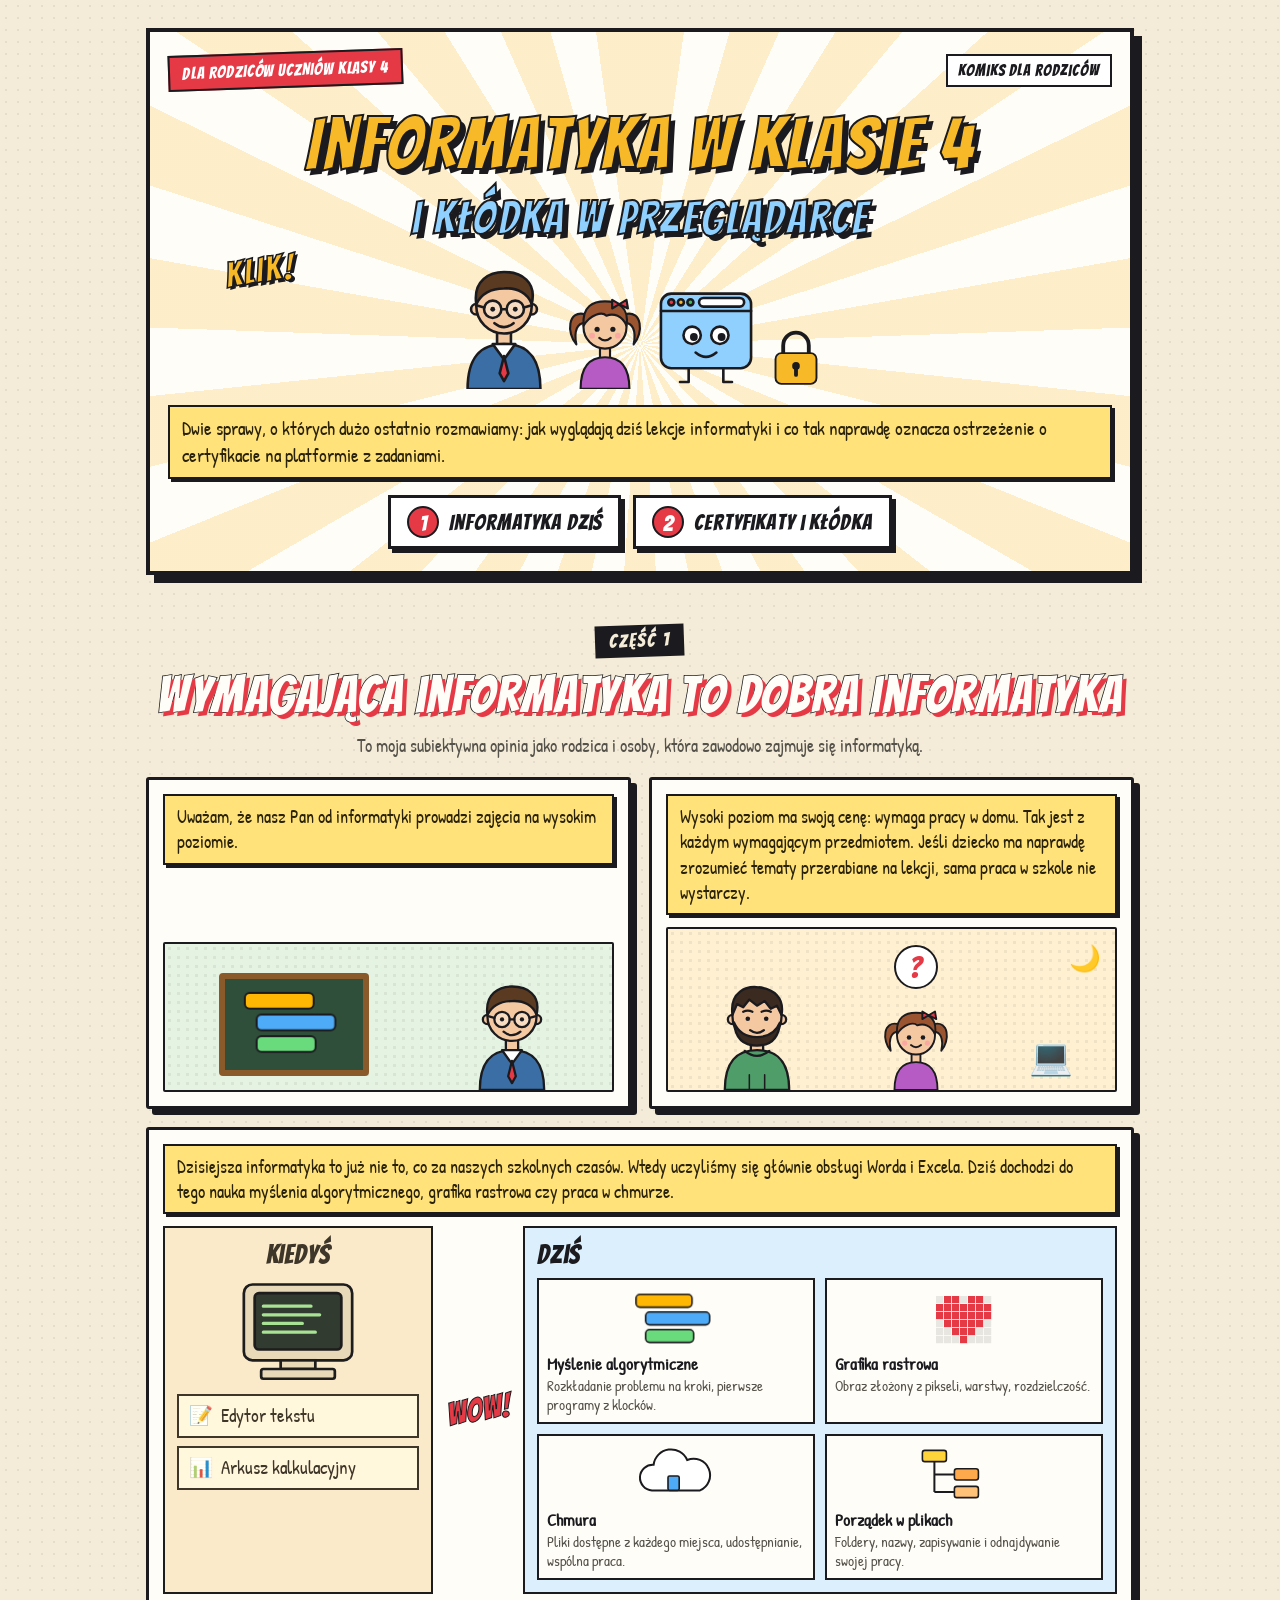
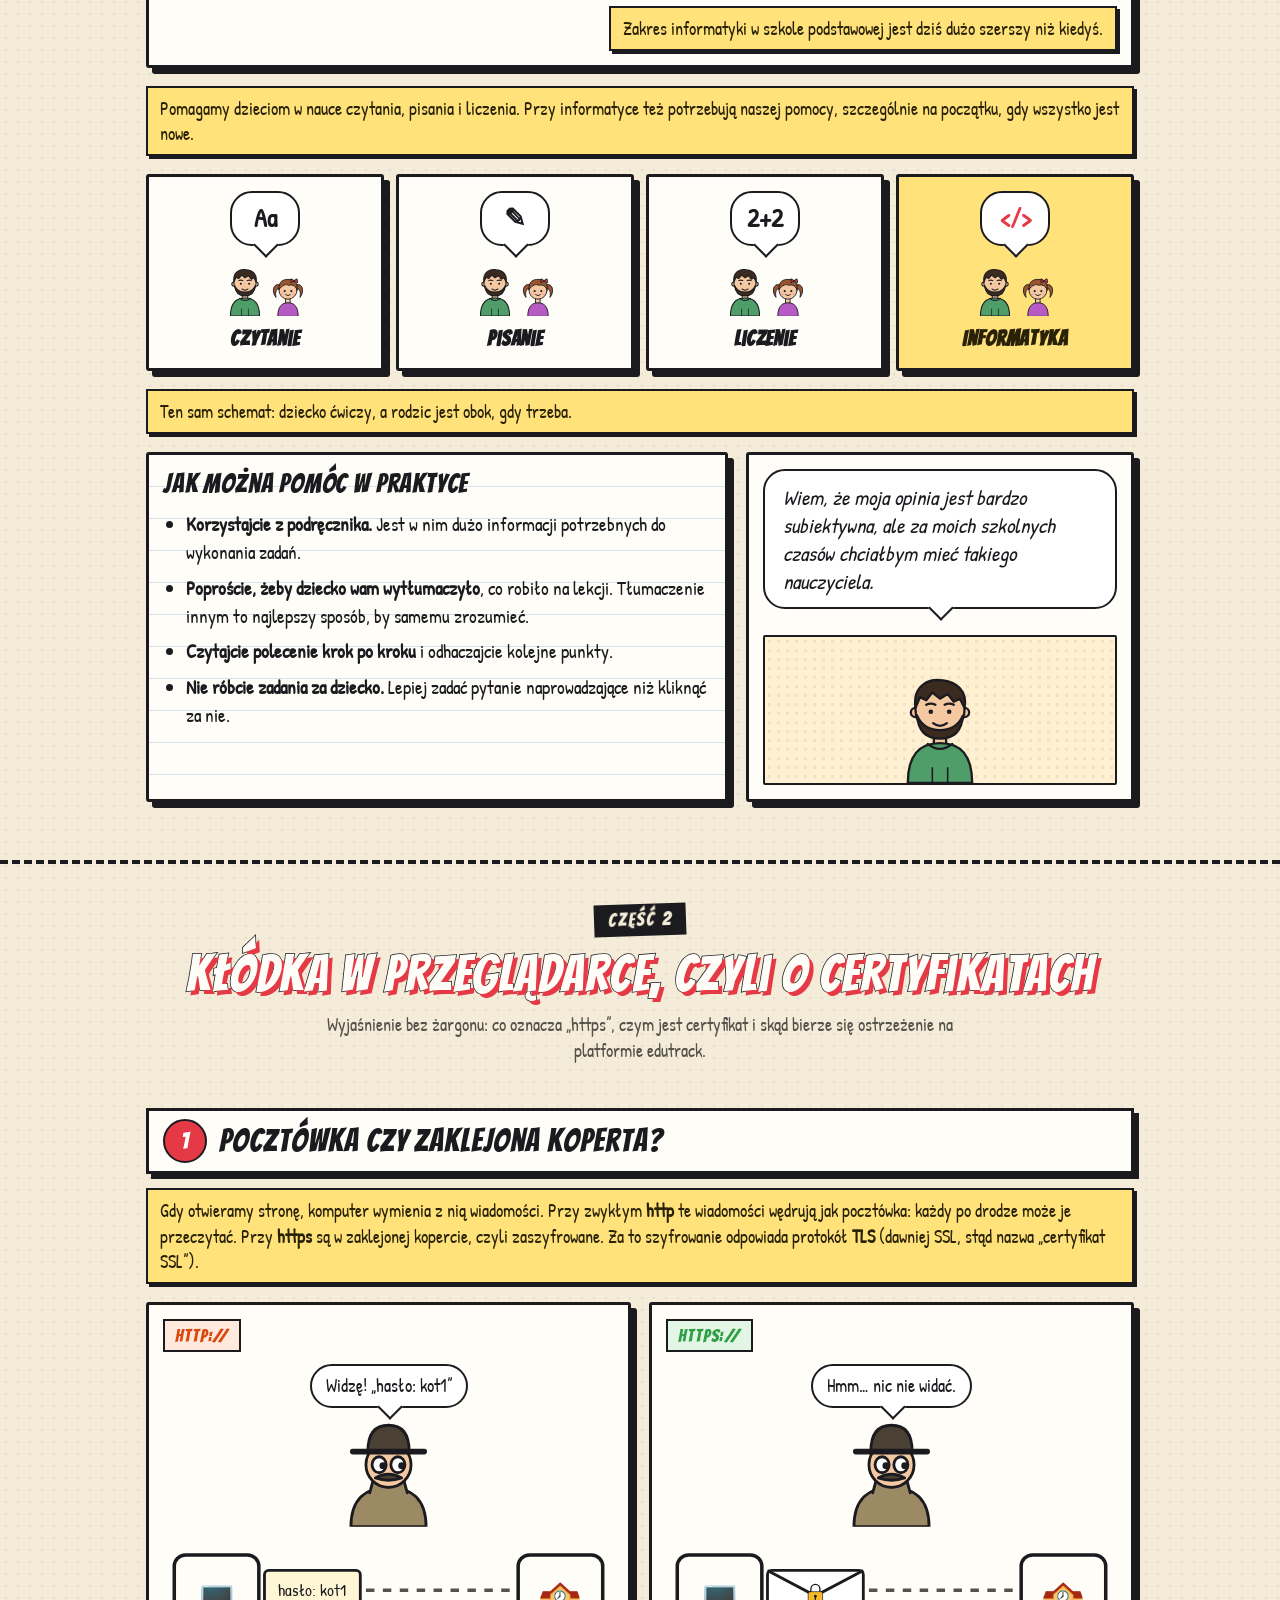
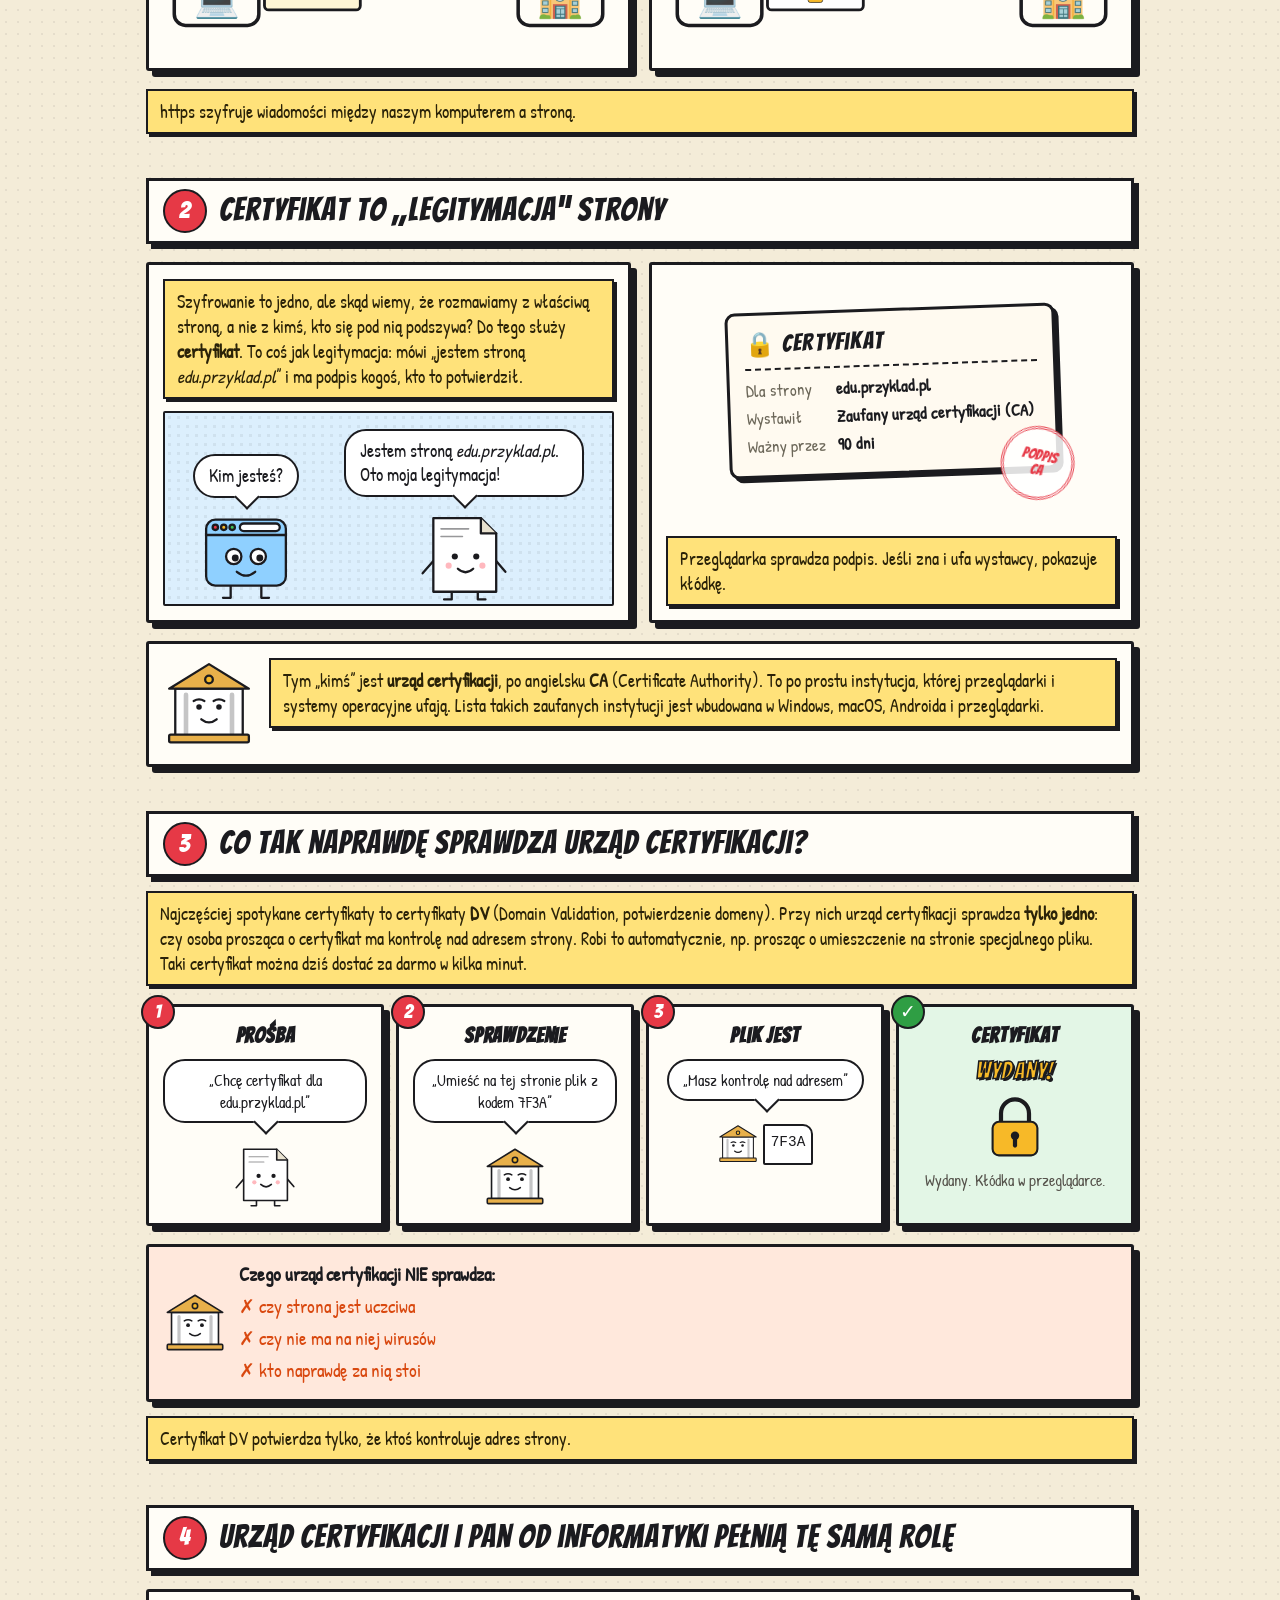
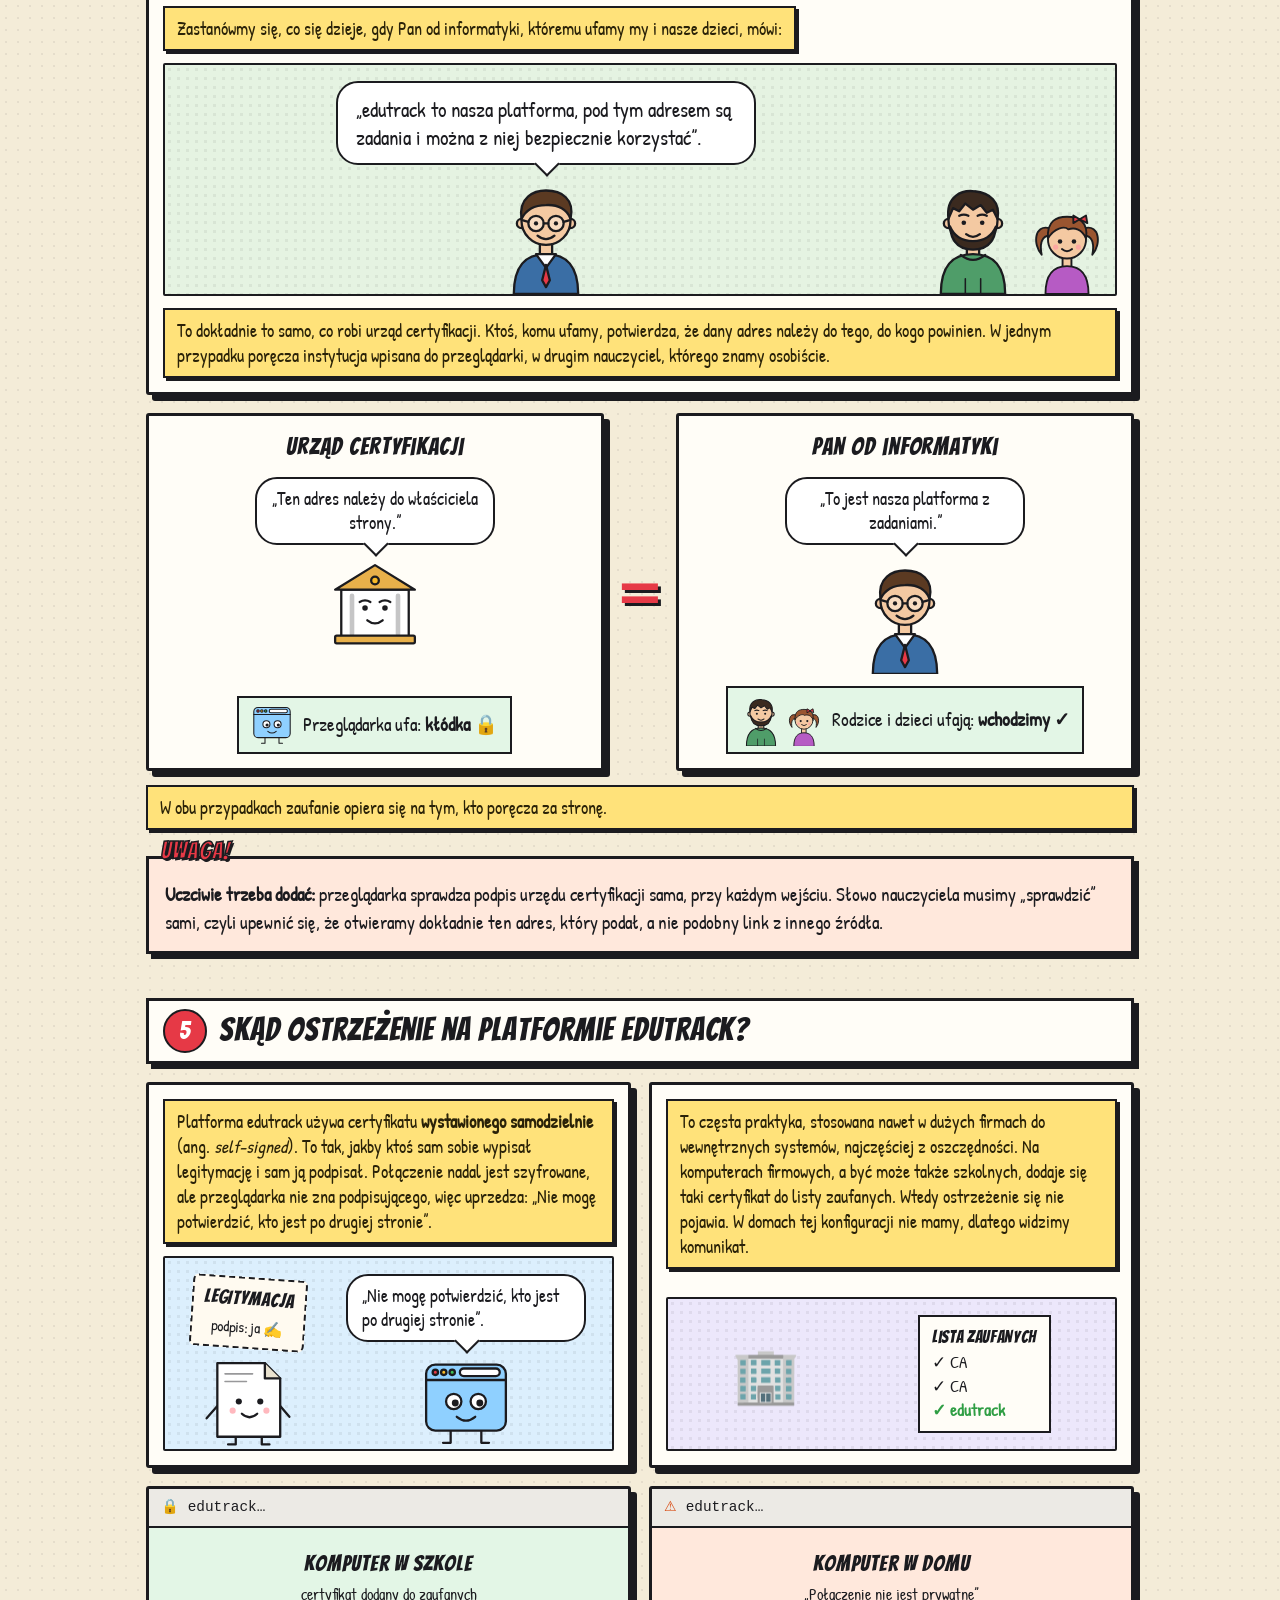
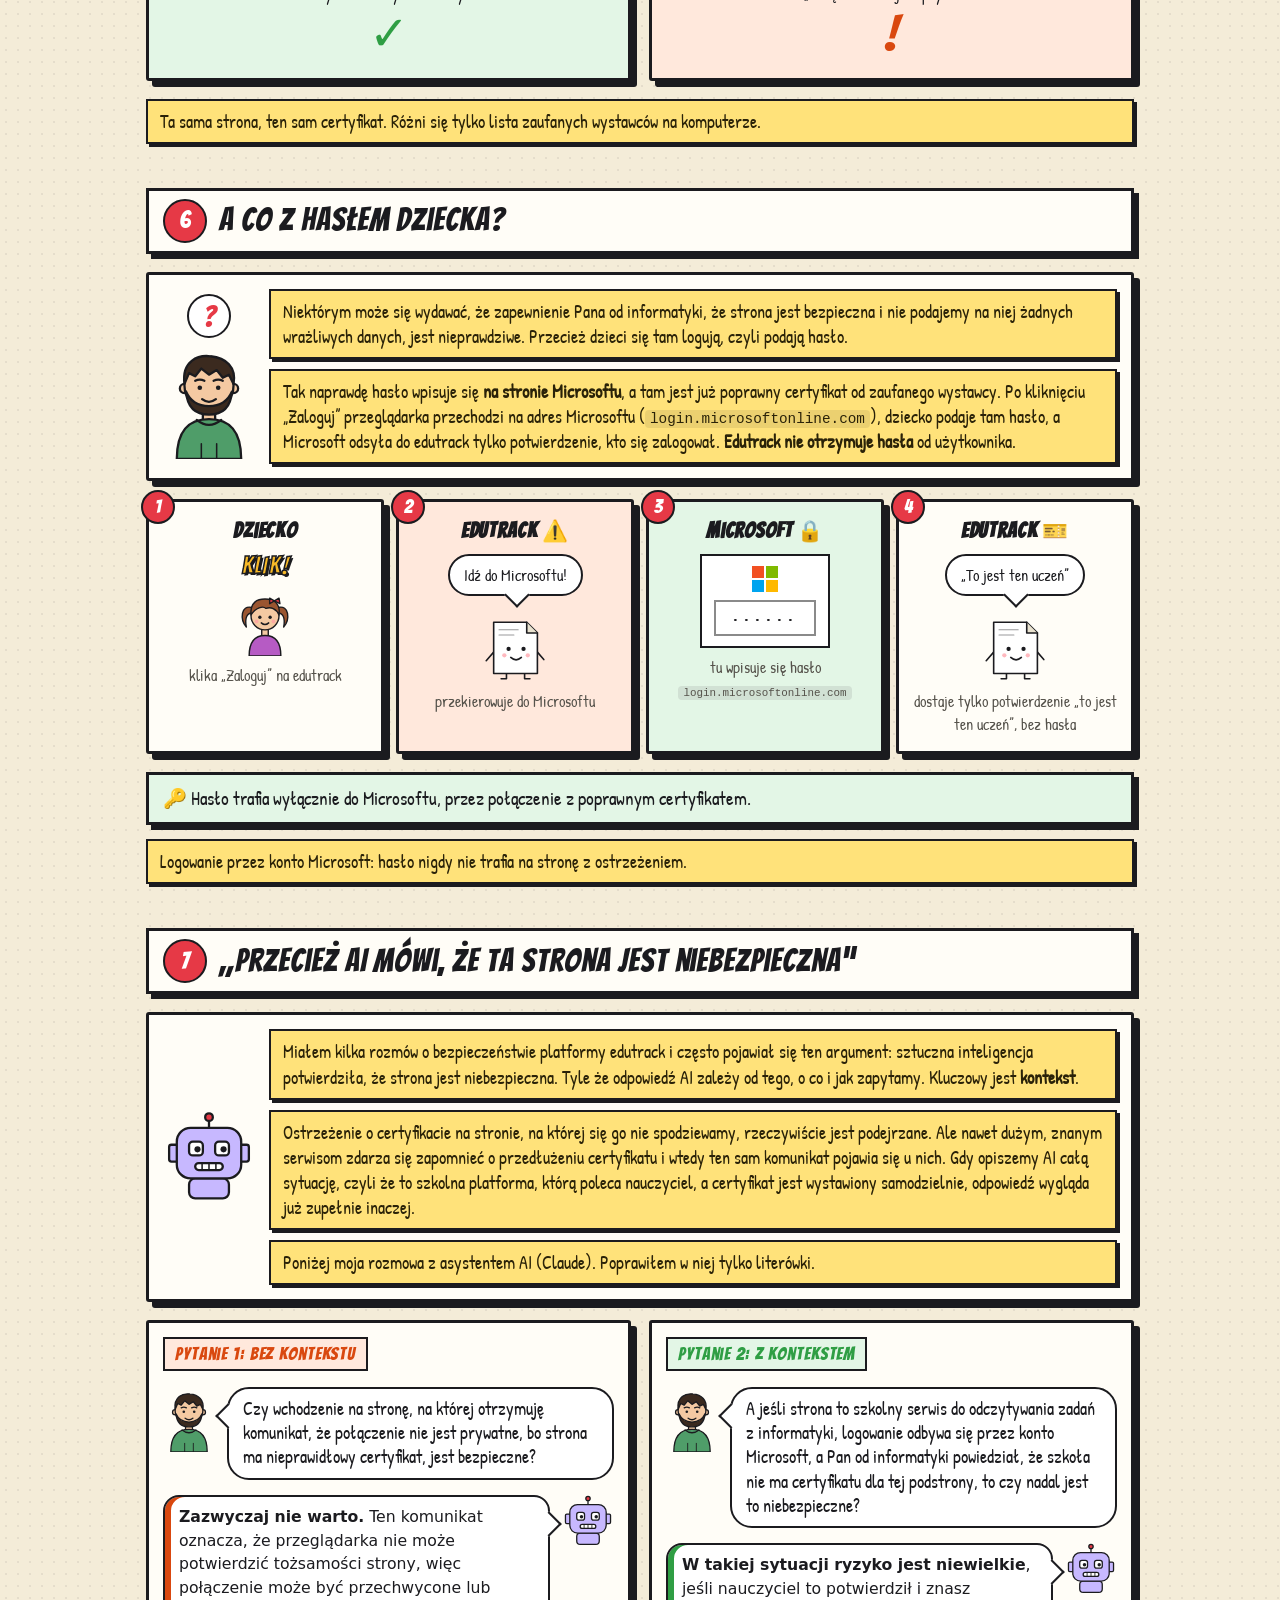
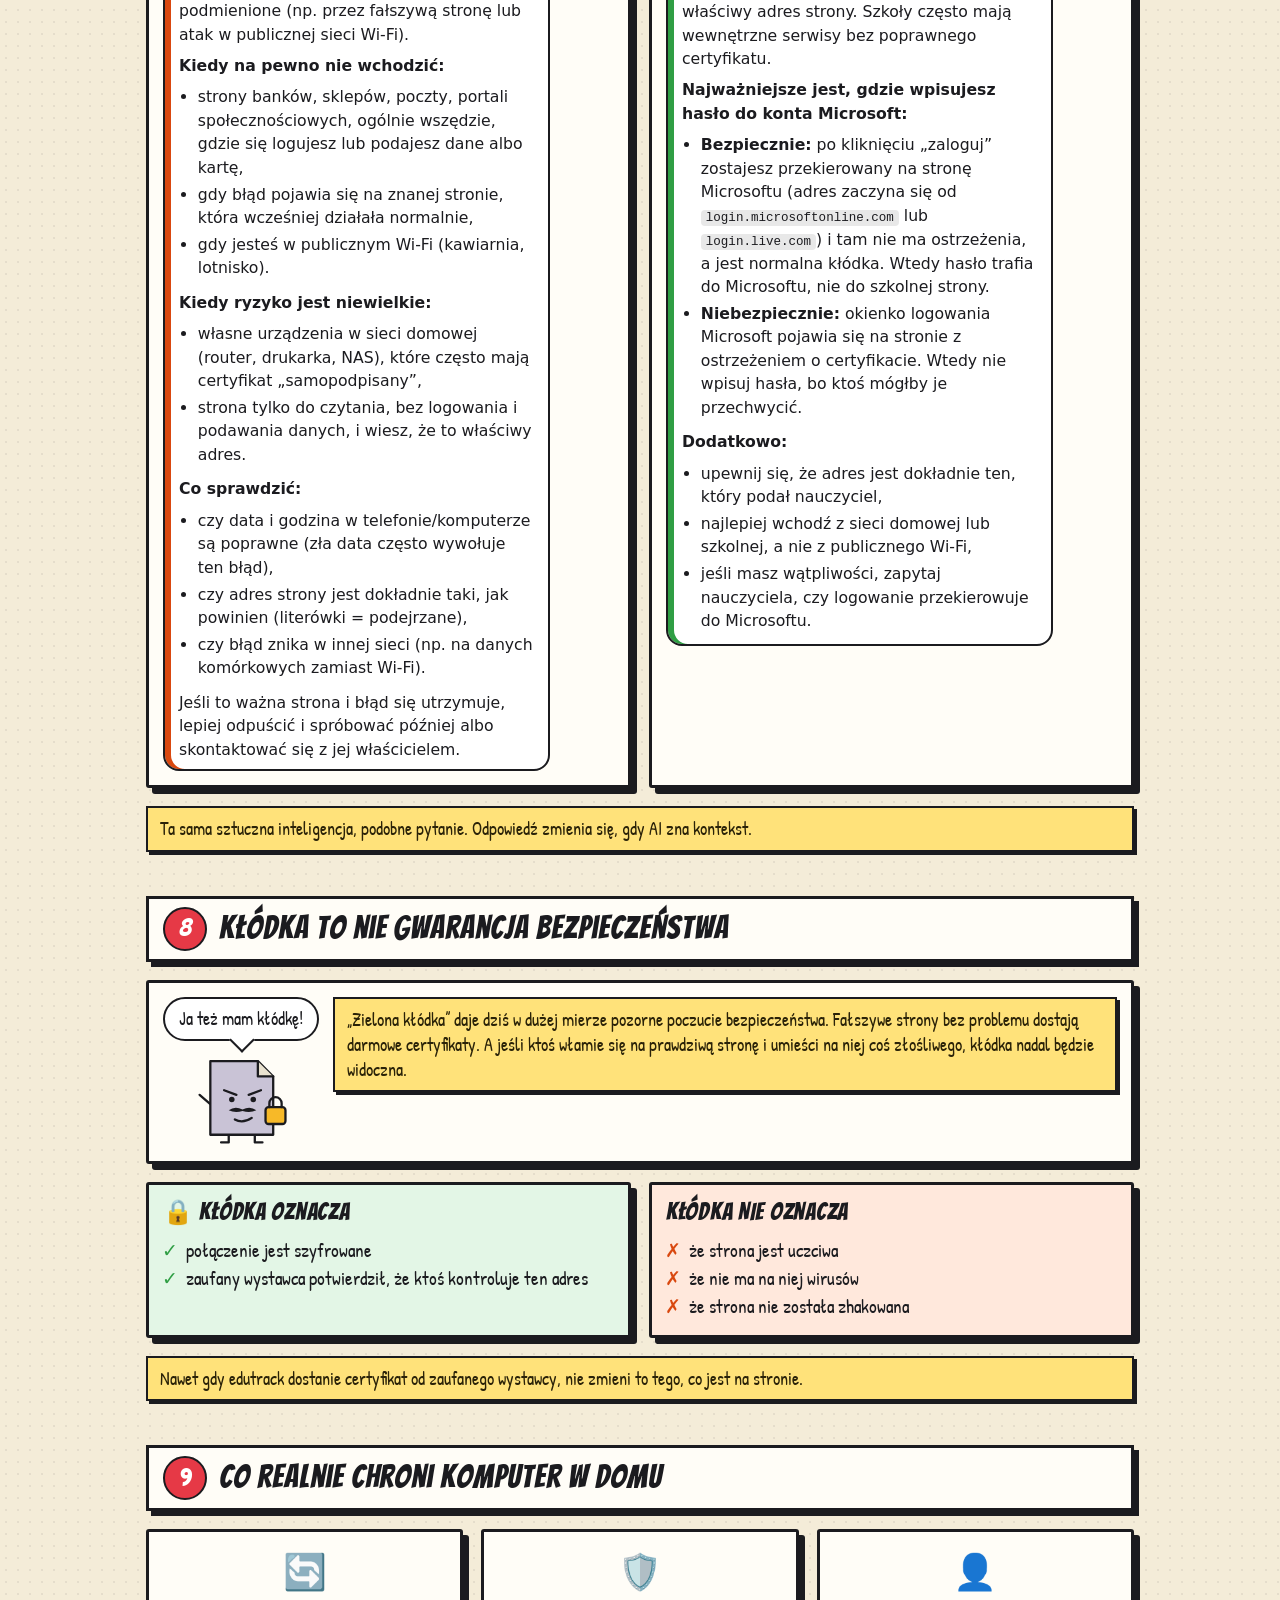
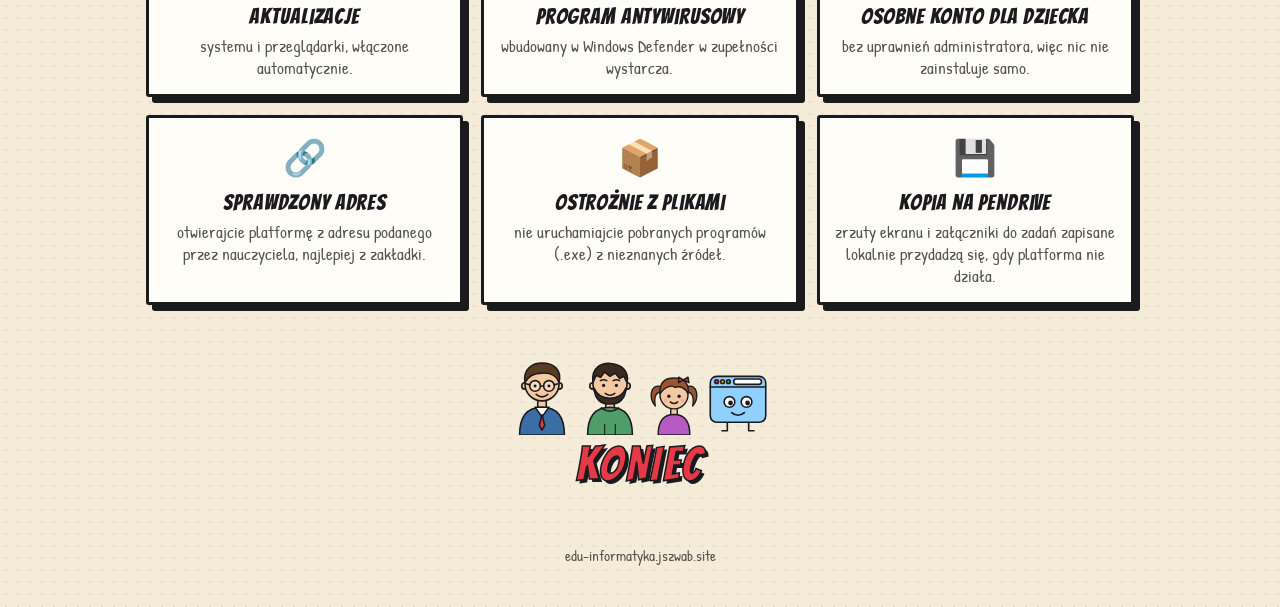
==== commit 8a0533ee: "Wersja komiksowa strony: kadry, dymki i postacie w SVG Ta sama treść części 1 i 2 co na main, podana" ====
--- a/index.html
+++ b/index.html
@@ -5,82 +5,245 @@
   <meta name="viewport" content="width=device-width, initial-scale=1">
   <title>Informatyka w klasie 4 i kłódka w przeglądarce</title>
   <meta name="description" content="Informatyka w klasie 4: moja subiektywna opinia jako rodzica i osoby, która zawodowo zajmuje się informatyką, oraz wyjaśnienie, czym jest certyfikat SSL/TLS i komunikat o niezaufanym certyfikacie.">
+  <script>document.documentElement.classList.add('js');</script>
+  <link rel="preconnect" href="https://fonts.googleapis.com">
+  <link rel="preconnect" href="https://fonts.gstatic.com" crossorigin>
+  <link rel="stylesheet" href="https://fonts.googleapis.com/css2?family=Bangers&family=Patrick+Hand&display=swap">
   <link rel="stylesheet" href="style.css">
 </head>
-<body class="book">
-
-<div class="progress" aria-hidden="true"><span id="progress-bar"></span></div>
-
-<main class="pages" id="pages">
-<section class="page page-cover" id="strona-1" aria-label="Strona 1">
-  <div class="paper">
-    <div class="page-body">
- <div class="cover-inner">
-      <p class="eyebrow">Dla rodziców uczniów klasy 4</p>
-      <h1>Informatyka w klasie 4<br><span>i kłódka w przeglądarce</span></h1>
-      <div class="cover-art" aria-hidden="true">📘🔒</div>
-      <p class="lead">Mała książka w dwóch rozdziałach: jak wyglądają dziś lekcje informatyki i co naprawdę oznacza ostrzeżenie o certyfikacie na platformie z zadaniami.</p>
-      <p class="hint">Przewiń w dół albo użyj strzałek, aby przewracać strony ↓</p>
-    </div>
+<body>
+
+<!-- Postacie komiksu (rysowane raz, używane wiele razy przez <use>) -->
+<svg class="sprite" aria-hidden="true" focusable="false">
+  <defs>
+    <!-- Pan od informatyki -->
+    <symbol id="ch-teacher" viewBox="0 0 120 150">
+      <g class="ln">
+        <rect x="52" y="80" width="16" height="22" class="sk"/>
+        <path d="M18 150 C18 112 34 98 60 98 C86 98 102 112 102 150 Z" class="f-teacher"/>
+        <path d="M47 98 L60 116 L73 98 Z" class="f-white"/>
+        <path d="M60 112 L55 132 L60 141 L65 132 Z" class="f-red"/>
+        <circle cx="28" cy="58" r="6" class="sk"/><circle cx="92" cy="58" r="6" class="sk"/>
+        <circle cx="60" cy="54" r="32" class="sk"/>
+        <path d="M28 52 C24 24 44 15 60 15 C80 15 98 26 92 52 C88 40 76 33 60 34 C46 34 34 40 28 52 Z" class="f-hair"/>
+        <circle cx="47" cy="58" r="10" class="f-glass"/><circle cx="73" cy="58" r="10" class="f-glass"/>
+        <path d="M57 58 H63 M37 56 L30 54 M83 56 L90 54" class="nofill"/>
+        <circle cx="47" cy="58" r="2.8" class="f-ink"/><circle cx="73" cy="58" r="2.8" class="f-ink"/>
+        <path d="M49 74 Q60 83 71 74" class="nofill"/>
+      </g>
+    </symbol>
+
+    <!-- Tata (autor) -->
+    <symbol id="ch-dad" viewBox="0 0 120 150">
+      <g class="ln">
+        <rect x="52" y="80" width="16" height="22" class="sk"/>
+        <path d="M18 150 C18 112 34 98 60 98 C86 98 102 112 102 150 Z" class="f-dad"/>
+        <path d="M44 99 Q60 112 76 99" class="nofill"/>
+        <path d="M50 130 V150 M70 130 V150" class="nofill thin"/>
+        <circle cx="28" cy="58" r="6" class="sk"/><circle cx="92" cy="58" r="6" class="sk"/>
+        <circle cx="60" cy="54" r="32" class="sk"/>
+        <path d="M30 62 C32 86 46 92 60 92 C74 92 88 86 90 62 C84 76 74 81 60 81 C46 81 36 76 30 62 Z" class="f-hair2"/>
+        <path d="M28 52 C24 22 46 14 62 16 C82 18 96 30 92 52 L86 40 L78 44 L70 34 L60 40 L50 32 L42 42 L34 38 Z" class="f-hair2"/>
+        <circle cx="48" cy="57" r="3" class="f-ink"/><circle cx="72" cy="57" r="3" class="f-ink"/>
+        <path d="M42 48 Q48 45 54 48 M66 48 Q72 45 78 48" class="nofill"/>
+        <path d="M51 72 Q60 79 69 72" class="nofill"/>
+      </g>
+    </symbol>
+
+    <!-- Córka -->
+    <symbol id="ch-kid" viewBox="0 0 120 150">
+      <g class="ln">
+        <path d="M88 46 C112 40 114 72 100 88 C104 68 98 58 88 58 Z" class="f-kidhair"/>
+        <path d="M32 46 C8 40 6 72 20 88 C16 68 22 58 32 58 Z" class="f-kidhair"/>
+        <rect x="53" y="88" width="14" height="20" class="sk"/>
+        <path d="M26 150 C26 118 40 106 60 106 C80 106 94 118 94 150 Z" class="f-kid"/>
+        <circle cx="60" cy="64" r="30" class="sk"/>
+        <path d="M30 62 C28 34 44 28 60 28 C78 28 94 36 90 62 C84 48 72 44 62 48 C56 42 40 46 30 62 Z" class="f-kidhair"/>
+        <path d="M80 32 L90 26 L92 38 Z M80 32 L70 26 L70 38 Z" class="f-red"/>
+        <circle cx="49" cy="67" r="3.6" class="f-ink"/><circle cx="71" cy="67" r="3.6" class="f-ink"/>
+        <circle cx="42" cy="76" r="4" class="f-cheek" stroke="none"/><circle cx="78" cy="76" r="4" class="f-cheek" stroke="none"/>
+        <path d="M52 79 Q60 86 68 79" class="nofill"/>
+      </g>
+    </symbol>
+
+    <!-- Przeglądarka -->
+    <symbol id="ch-browser" viewBox="0 0 120 120">
+      <g class="ln">
+        <path d="M40 96 V112 H30 M80 96 V112 H90" class="nofill"/>
+        <rect x="8" y="10" width="104" height="86" rx="12" class="f-browser"/>
+        <path d="M8 30 H112" class="nofill"/>
+        <circle cx="20" cy="20" r="3.5" class="f-red"/><circle cx="31" cy="20" r="3.5" class="f-gold"/><circle cx="42" cy="20" r="3.5" class="f-green"/>
+        <rect x="52" y="15" width="52" height="10" rx="5" class="f-white"/>
+        <circle cx="44" cy="58" r="10" class="f-white"/><circle cx="76" cy="58" r="10" class="f-white"/>
+        <circle cx="46" cy="60" r="4.5" class="f-ink"/><circle cx="78" cy="60" r="4.5" class="f-ink"/>
+        <path d="M48 78 Q60 88 72 78" class="nofill"/>
+      </g>
+    </symbol>
+
+    <!-- Strona internetowa -->
+    <symbol id="ch-site" viewBox="0 0 120 120">
+      <g class="ln">
+        <path d="M44 104 V114 H34 M78 104 V114 H88 M20 64 L6 80 M102 64 L114 78" class="nofill"/>
+        <path d="M20 8 H82 L102 28 V104 H20 Z" class="f-white"/>
+        <path d="M82 8 V28 H102" class="f-paper2"/>
+        <path d="M30 22 H66 M30 32 H58" class="nofill thin faded"/>
+        <circle cx="48" cy="58" r="4" class="f-ink"/><circle cx="76" cy="58" r="4" class="f-ink"/>
+        <circle cx="40" cy="70" r="4" class="f-cheek" stroke="none"/><circle cx="84" cy="70" r="4" class="f-cheek" stroke="none"/>
+        <path d="M52 74 Q62 83 72 74" class="nofill"/>
+      </g>
+    </symbol>
+
+    <!-- Fałszywa strona -->
+    <symbol id="ch-fake" viewBox="0 0 120 120">
+      <g class="ln">
+        <path d="M44 104 V114 H34 M78 104 V114 H88 M20 64 L6 52" class="nofill"/>
+        <path d="M20 8 H82 L102 28 V104 H20 Z" class="f-fake"/>
+        <path d="M82 8 V28 H102" class="f-paper2"/>
+        <path d="M38 46 L54 52 M86 46 L70 52" class="nofill"/>
+        <circle cx="48" cy="58" r="3.6" class="f-ink"/><circle cx="76" cy="58" r="3.6" class="f-ink"/>
+        <path d="M44 72 Q52 66 62 71 Q72 66 80 72 Q72 76 62 73 Q52 76 44 72 Z" class="f-ink"/>
+        <path d="M52 84 Q62 90 74 82" class="nofill"/>
+        <g transform="translate(92 56)">
+          <rect x="0" y="12" width="26" height="22" rx="4" class="f-gold"/>
+          <path d="M5 12 V7 a8 8 0 0 1 16 0 V12" class="nofill"/>
+        </g>
+      </g>
+    </symbol>
+
+    <!-- Urząd certyfikacji -->
+    <symbol id="ch-ca" viewBox="0 0 120 120">
+      <g class="ln">
+        <rect x="16" y="40" width="88" height="62" class="f-white"/>
+        <path d="M30 48 V98 M90 48 V98" class="nofill colm"/>
+        <path d="M8 40 L60 8 L112 40 Z" class="f-ca"/>
+        <circle cx="60" cy="28" r="5" class="f-gold"/>
+        <rect x="8" y="100" width="104" height="10" rx="2" class="f-ca"/>
+        <path d="M40 56 Q47 52 54 56 M66 56 Q73 52 80 56" class="nofill"/>
+        <circle cx="47" cy="64" r="3.6" class="f-ink"/><circle cx="73" cy="64" r="3.6" class="f-ink"/>
+        <path d="M50 80 Q60 88 70 80" class="nofill"/>
+      </g>
+    </symbol>
+
+    <!-- Asystent AI -->
+    <symbol id="ch-ai" viewBox="0 0 120 120">
+      <g class="ln">
+        <path d="M60 8 V22" class="nofill"/>
+        <circle cx="60" cy="8" r="5" class="f-red"/>
+        <rect x="8" y="44" width="12" height="22" rx="3" class="f-ai"/><rect x="100" y="44" width="12" height="22" rx="3" class="f-ai"/>
+        <rect x="34" y="88" width="52" height="26" rx="8" class="f-ai"/>
+        <rect x="18" y="22" width="84" height="66" rx="18" class="f-ai"/>
+        <rect x="34" y="40" width="18" height="18" rx="5" class="f-white"/><rect x="68" y="40" width="18" height="18" rx="5" class="f-white"/>
+        <circle cx="45" cy="50" r="4" class="f-ink"/><circle cx="79" cy="50" r="4" class="f-ink"/>
+        <rect x="42" y="68" width="36" height="9" rx="4.5" class="f-white"/>
+        <path d="M51 68 V77 M60 68 V77 M69 68 V77" class="nofill thin"/>
+      </g>
+    </symbol>
+
+    <!-- Podglądacz -->
+    <symbol id="ch-spy" viewBox="0 0 120 120">
+      <g class="ln">
+        <path d="M20 120 C20 90 36 78 60 78 C84 78 100 90 100 120 Z" class="f-coat"/>
+        <path d="M40 84 L46 62 L60 78 L74 62 L80 84" class="f-coat"/>
+        <circle cx="60" cy="54" r="24" class="sk"/>
+        <path d="M38 40 C38 20 46 12 60 12 C74 12 82 20 82 40 Z" class="f-hat"/>
+        <path d="M22 40 H98" class="nofill thick"/>
+        <ellipse cx="50" cy="54" rx="7.5" ry="8.5" class="f-white"/><ellipse cx="70" cy="54" rx="7.5" ry="8.5" class="f-white"/>
+        <circle cx="54" cy="55" r="3.6" class="f-ink"/><circle cx="74" cy="55" r="3.6" class="f-ink"/>
+        <path d="M46 68 Q60 60 74 68 Q60 73 46 68 Z" class="f-hat"/>
+      </g>
+    </symbol>
+
+    <!-- Kłódka -->
+    <symbol id="ic-lock" viewBox="0 0 100 100">
+      <g class="ln">
+        <path d="M30 46 V32 a20 20 0 0 1 40 0 V46" class="nofill thick"/>
+        <rect x="18" y="44" width="64" height="48" rx="9" class="f-gold"/>
+        <circle cx="50" cy="64" r="6" class="f-ink"/>
+        <path d="M50 66 V78" class="nofill thick"/>
+      </g>
+    </symbol>
+  </defs>
+</svg>
+
+<!-- ===================== OKŁADKA ===================== -->
+<header class="cover">
+  <div class="wrap">
+    <div class="cover-panel">
+      <div class="cover-top">
+        <span class="badge">Dla rodziców uczniów klasy 4</span>
+        <span class="issue">Komiks dla rodziców</span>
+      </div>
+      <h1>Informatyka w klasie 4<span>i kłódka w przeglądarce</span></h1>
+      <div class="cover-art" aria-hidden="true">
+        <span class="sfx sfx-klik">KLIK!</span>
+        <div class="actor"><svg class="ch"><use href="#ch-teacher"/></svg></div>
+        <div class="actor"><svg class="ch ch-kid"><use href="#ch-kid"/></svg></div>
+        <div class="actor"><svg class="ch ch-sq"><use href="#ch-browser"/></svg></div>
+        <svg class="cover-lock"><use href="#ic-lock"/></svg>
+      </div>
+      <p class="lead cap">Dwie sprawy, o których dużo ostatnio rozmawiamy: jak wyglądają dziś lekcje informatyki i co tak naprawdę oznacza ostrzeżenie o certyfikacie na platformie z zadaniami.</p>
+      <nav class="toc" aria-label="Spis treści">
+        <a href="#czesc-1"><b>1</b> Informatyka dziś</a>
+        <a href="#czesc-2"><b>2</b> Certyfikaty i kłódka</a>
+      </nav>
     </div>
   </div>
-</section>
-
-<section class="page page-toc" id="strona-2" aria-label="Strona 2">
-  <div class="paper">
-    <header class="running"><span>Spis treści</span></header>
-<div class="page-body">
-<h2>Spis treści</h2>
-    <ol class="toc-list" id="toc-list"></ol>
-    </div>
-    <footer class="folio">1</footer>
-  </div>
-</section>
-
-<section class="page page-chapter" id="strona-3" aria-label="Strona 3">
-  <div class="paper">
-    <header class="running"><span>Rozdział 1 · Informatyka dziś</span></header>
-<div class="page-body">
-<p class="chapter-no">Rozdział 1</p>
-    <h2>Wymagająca informatyka to dobra informatyka</h2>
-    <p class="note">To moja subiektywna opinia jako rodzica i osoby, która zawodowo zajmuje się informatyką.</p>
-    </div>
-    <footer class="folio">2</footer>
-  </div>
-</section>
-
-<section class="page page-page" id="strona-4" aria-label="Strona 4">
-  <div class="paper">
-    <header class="running"><span>Rozdział 1 · Informatyka dziś</span></header>
-<div class="page-body">
-<h3 class="page-title" data-toc>Wysoki poziom wymaga pracy w domu</h3>
-    <div class="prose reveal">
-      <p>Uważam, że nasz Pan od informatyki prowadzi zajęcia na wysokim poziomie. Wysoki poziom ma swoją cenę: wymaga pracy w domu. Tak jest z każdym wymagającym przedmiotem. Jeśli dziecko ma naprawdę zrozumieć tematy przerabiane na lekcji, sama praca w szkole nie wystarczy.</p>
-      <p>Dzisiejsza informatyka to już nie to, co za naszych szkolnych czasów. Wtedy uczyliśmy się głównie obsługi Worda i Excela. Dziś dochodzi do tego nauka myślenia algorytmicznego, grafika rastrowa czy praca w chmurze.</p>
-    </div>
-    </div>
-    <footer class="folio">3</footer>
-  </div>
-</section>
-
-<section class="page page-page" id="strona-5" aria-label="Strona 5">
-  <div class="paper">
-    <header class="running"><span>Rozdział 1 · Informatyka dziś</span></header>
-<div class="page-body">
-<h3 class="page-title" data-toc>Informatyka kiedyś i dziś</h3>
-    <!-- Infografika: kiedyś vs dziś -->
-    <figure class="infographic reveal" aria-labelledby="cap-kiedys">
+</header>
+
+<main>
+
+<!-- ===================== CZĘŚĆ 1 ===================== -->
+<section id="czesc-1" class="chapter">
+  <div class="wrap">
+    <header class="chapter-head reveal">
+      <p class="part-no">Część 1</p>
+      <h2>Wymagająca informatyka to dobra informatyka</h2>
+      <p class="note">To moja subiektywna opinia jako rodzica i osoby, która zawodowo zajmuje się informatyką.</p>
+    </header>
+
+    <div class="strip c2">
+      <div class="panel reveal">
+        <p class="cap">Uważam, że nasz Pan od informatyki prowadzi zajęcia na wysokim poziomie.</p>
+        <div class="scene sc-class" aria-hidden="true">
+          <div class="board">
+            <svg viewBox="0 0 120 80" class="algo">
+              <rect x="10" y="8"  width="70" height="16" rx="5" class="blk b1"/>
+              <rect x="22" y="30" width="80" height="16" rx="5" class="blk b2"/>
+              <rect x="22" y="52" width="60" height="16" rx="5" class="blk b3"/>
+            </svg>
+          </div>
+          <div class="actor"><svg class="ch"><use href="#ch-teacher"/></svg></div>
+        </div>
+      </div>
+      <div class="panel reveal">
+        <p class="cap">Wysoki poziom ma swoją cenę: wymaga pracy w domu. Tak jest z każdym wymagającym przedmiotem. Jeśli dziecko ma naprawdę zrozumieć tematy przerabiane na lekcji, sama praca w szkole nie wystarczy.</p>
+        <div class="scene sc-home" aria-hidden="true">
+          <span class="moon">🌙</span>
+          <div class="actor"><svg class="ch"><use href="#ch-dad"/></svg></div>
+          <div class="actor"><span class="think">?</span><svg class="ch ch-kid"><use href="#ch-kid"/></svg></div>
+          <span class="desk">💻</span>
+        </div>
+      </div>
+    </div>
+
+    <figure class="panel wide reveal" aria-labelledby="cap-kiedys">
+      <p class="cap">Dzisiejsza informatyka to już nie to, co za naszych szkolnych czasów. Wtedy uczyliśmy się głównie obsługi Worda i Excela. Dziś dochodzi do tego nauka myślenia algorytmicznego, grafika rastrowa czy praca w chmurze.</p>
       <div class="then-now">
         <div class="col then">
           <h3>Kiedyś</h3>
+          <svg viewBox="0 0 120 100" class="crt" aria-hidden="true">
+            <rect x="10" y="6" width="100" height="70" rx="8" class="crt-body"/>
+            <rect x="20" y="14" width="80" height="52" rx="4" class="crt-screen"/>
+            <path d="M28 26 H72 M28 34 H80 M28 42 H64 M28 50 H76" class="crt-txt"/>
+            <rect x="44" y="76" width="32" height="8" class="crt-body"/>
+            <rect x="26" y="84" width="68" height="9" rx="2" class="crt-body"/>
+          </svg>
           <ul class="chips">
             <li><span class="ico" aria-hidden="true">📝</span>Edytor tekstu</li>
             <li><span class="ico" aria-hidden="true">📊</span>Arkusz kalkulacyjny</li>
           </ul>
         </div>
-        <div class="arrow" aria-hidden="true">
-          <svg viewBox="0 0 80 24"><path class="arrow-line" d="M2 12 H70"/><path d="M62 4 L74 12 L62 20" class="arrow-head"/></svg>
-        </div>
+        <div class="vs" aria-hidden="true">WOW!</div>
         <div class="col now">
           <h3>Dziś</h3>
           <ul class="tiles">
@@ -103,7 +266,7 @@
             <li class="tile">
               <svg viewBox="0 0 120 80" aria-hidden="true" class="cloud">
                 <path d="M30 58 a16 16 0 0 1 2-32 a22 22 0 0 1 42-6 a18 18 0 0 1 16 38 z" class="cloud-shape"/>
-                <rect x="50" y="48" width="14" height="18" rx="2" class="doc"/>
+                <rect x="50" y="40" width="14" height="18" rx="2" class="doc"/>
               </svg>
               <b>Chmura</b>
               <small>Pliki dostępne z każdego miejsca, udostępnianie, wspólna praca.</small>
@@ -121,355 +284,362 @@
           </ul>
         </div>
       </div>
-      <figcaption id="cap-kiedys">Zakres informatyki w szkole podstawowej jest dziś dużo szerszy niż kiedyś.</figcaption>
-    </figure>
-    </div>
-    <footer class="folio">4</footer>
+      <figcaption id="cap-kiedys" class="cap cap-end">Zakres informatyki w szkole podstawowej jest dziś dużo szerszy niż kiedyś.</figcaption>
+    </figure>
+
+    <figure class="reveal" aria-labelledby="cap-pomoc">
+      <p class="cap cap-block">Pomagamy dzieciom w nauce czytania, pisania i liczenia. Przy informatyce też potrzebują naszej pomocy, szczególnie na początku, gdy wszystko jest nowe.</p>
+      <ol class="strip c4 help-row">
+        <li class="panel mini"><p class="bubble t-down">Aa</p><div class="duo" aria-hidden="true"><svg class="ch xs"><use href="#ch-dad"/></svg><svg class="ch xs ch-kid"><use href="#ch-kid"/></svg></div><b>Czytanie</b></li>
+        <li class="panel mini"><p class="bubble t-down">✎</p><div class="duo" aria-hidden="true"><svg class="ch xs"><use href="#ch-dad"/></svg><svg class="ch xs ch-kid"><use href="#ch-kid"/></svg></div><b>Pisanie</b></li>
+        <li class="panel mini"><p class="bubble t-down">2+2</p><div class="duo" aria-hidden="true"><svg class="ch xs"><use href="#ch-dad"/></svg><svg class="ch xs ch-kid"><use href="#ch-kid"/></svg></div><b>Liczenie</b></li>
+        <li class="panel mini highlight"><p class="bubble t-down">&lt;/&gt;</p><div class="duo" aria-hidden="true"><svg class="ch xs"><use href="#ch-dad"/></svg><svg class="ch xs ch-kid"><use href="#ch-kid"/></svg></div><b>Informatyka</b></li>
+      </ol>
+      <figcaption id="cap-pomoc" class="cap cap-block">Ten sam schemat: dziecko ćwiczy, a rodzic jest obok, gdy trzeba.</figcaption>
+    </figure>
+
+    <div class="strip c-tips">
+      <div class="panel tips reveal">
+        <h3>Jak można pomóc w praktyce</h3>
+        <ul>
+          <li><b>Korzystajcie z podręcznika.</b> Jest w nim dużo informacji potrzebnych do wykonania zadań.</li>
+          <li><b>Poproście, żeby dziecko wam wytłumaczyło</b>, co robiło na lekcji. Tłumaczenie innym to najlepszy sposób, by samemu zrozumieć.</li>
+          <li><b>Czytajcie polecenie krok po kroku</b> i odhaczajcie kolejne punkty.</li>
+          <li><b>Nie róbcie zadania za dziecko.</b> Lepiej zadać pytanie naprowadzające niż kliknąć za nie.</li>
+        </ul>
+      </div>
+      <blockquote class="panel quote-panel reveal">
+        <p class="bubble big t-down">Wiem, że moja opinia jest bardzo subiektywna, ale za moich szkolnych czasów chciałbym mieć takiego nauczyciela.</p>
+        <div class="scene sc-plain" aria-hidden="true">
+          <div class="actor"><svg class="ch"><use href="#ch-dad"/></svg></div>
+        </div>
+      </blockquote>
+    </div>
   </div>
 </section>
 
-<section class="page page-page" id="strona-6" aria-label="Strona 6">
-  <div class="paper">
-    <header class="running"><span>Rozdział 1 · Informatyka dziś</span></header>
-<div class="page-body">
-<h3 class="page-title" data-toc>Pomagamy tak samo jak przy czytaniu</h3>
-    <div class="prose reveal">
-      <p>Pomagamy dzieciom w nauce czytania, pisania i liczenia. Przy informatyce też potrzebują naszej pomocy, szczególnie na początku, gdy wszystko jest nowe.</p>
-    </div>
-
-    <!-- Infografika: pomagamy tak samo -->
-    <figure class="infographic reveal" aria-labelledby="cap-pomoc">
-      <ol class="help-row">
-        <li><span class="bubble">Aa</span>Czytanie</li>
-        <li><span class="bubble">✎</span>Pisanie</li>
-        <li><span class="bubble">2+2</span>Liczenie</li>
-        <li class="highlight"><span class="bubble">&lt;/&gt;</span>Informatyka</li>
+<!-- ===================== CZĘŚĆ 2 ===================== -->
+<section id="czesc-2" class="chapter chapter-alt">
+  <div class="wrap">
+    <header class="chapter-head reveal">
+      <p class="part-no">Część 2</p>
+      <h2>Kłódka w przeglądarce, czyli o certyfikatach</h2>
+      <p class="note">Wyjaśnienie bez żargonu: co oznacza „https”, czym jest certyfikat i skąd bierze się ostrzeżenie na platformie edutrack.</p>
+    </header>
+
+    <!-- 2.1 HTTP vs HTTPS -->
+    <h3 class="step-title reveal"><span>1</span> Pocztówka czy zaklejona koperta?</h3>
+    <p class="cap cap-block reveal">Gdy otwieramy stronę, komputer wymienia z nią wiadomości. Przy zwykłym <b>http</b> te wiadomości wędrują jak pocztówka: każdy po drodze może je przeczytać. Przy <b>https</b> są w zaklejonej kopercie, czyli zaszyfrowane. Za to szyfrowanie odpowiada protokół <b>TLS</b> (dawniej SSL, stąd nazwa „certyfikat SSL”).</p>
+    <figure class="reveal" aria-labelledby="cap-http">
+      <div class="strip c2">
+        <div class="panel">
+          <span class="tag bad-tag">http://</span>
+          <p class="bubble t-down spy-bubble">Widzę! „hasło: kot1”</p>
+          <svg viewBox="0 0 320 170" class="transport" role="img" aria-label="http: wiadomość leci jak pocztówka i podglądacz ją czyta">
+            <use href="#ch-spy" x="120" y="0" width="80" height="80"/>
+            <g class="node"><rect x="8" y="100" width="60" height="50" rx="8"/><text x="38" y="134">💻</text></g>
+            <g class="node"><rect x="252" y="100" width="60" height="50" rx="8"/><text x="282" y="134">🏫</text></g>
+            <path d="M72 125 H248" class="lane"/>
+            <g class="traveler">
+              <rect x="0" y="-14" width="68" height="28" rx="3" class="postcard"/>
+              <text x="34" y="4" class="tiny">hasło: kot1</text>
+            </g>
+          </svg>
+        </div>
+        <div class="panel">
+          <span class="tag ok-tag">https://</span>
+          <p class="bubble t-down spy-bubble">Hmm… nic nie widać.</p>
+          <svg viewBox="0 0 320 170" class="transport" role="img" aria-label="https: wiadomość leci w zaklejonej kopercie i podglądacz nic nie widzi">
+            <use href="#ch-spy" x="120" y="0" width="80" height="80"/>
+            <g class="node"><rect x="8" y="100" width="60" height="50" rx="8"/><text x="38" y="134">💻</text></g>
+            <g class="node"><rect x="252" y="100" width="60" height="50" rx="8"/><text x="282" y="134">🏫</text></g>
+            <path d="M72 125 H248" class="lane"/>
+            <g class="traveler t2">
+              <rect x="0" y="-14" width="68" height="28" rx="3" class="envelope"/>
+              <path d="M0 -14 L34 4 L68 -14" class="flap"/>
+              <use href="#ic-lock" x="26" y="-6" width="16" height="16"/>
+            </g>
+          </svg>
+        </div>
+      </div>
+      <figcaption id="cap-http" class="cap cap-block">https szyfruje wiadomości między naszym komputerem a stroną.</figcaption>
+    </figure>
+
+    <!-- 2.2 Certyfikat -->
+    <h3 class="step-title reveal"><span>2</span> Certyfikat to „legitymacja” strony</h3>
+    <div class="reveal">
+      <div class="strip c2">
+        <div class="panel">
+          <p class="cap">Szyfrowanie to jedno, ale skąd wiemy, że rozmawiamy z właściwą stroną, a nie z kimś, kto się pod nią podszywa? Do tego służy <b>certyfikat</b>. To coś jak legitymacja: mówi „jestem stroną <i>edu.przyklad.pl</i>” i ma podpis kogoś, kto to potwierdził.</p>
+          <div class="scene sc-sky">
+            <div class="actor"><p class="bubble t-down">Kim jesteś?</p><svg class="ch ch-sq" aria-hidden="true"><use href="#ch-browser"/></svg></div>
+            <div class="actor"><p class="bubble t-down">Jestem stroną <i>edu.przyklad.pl</i>. Oto moja legitymacja!</p><svg class="ch ch-sq" aria-hidden="true"><use href="#ch-site"/></svg></div>
+          </div>
+        </div>
+        <figure class="panel" aria-labelledby="cap-cert">
+          <div class="cert-wrap">
+            <div class="cert-card">
+              <div class="cert-head"><span class="lock-anim" aria-hidden="true">🔒</span> Certyfikat</div>
+              <dl>
+                <dt>Dla strony</dt><dd>edu.przyklad.pl</dd>
+                <dt>Wystawił</dt><dd>Zaufany urząd certyfikacji (CA)</dd>
+                <dt>Ważny przez</dt><dd>90 dni</dd>
+              </dl>
+              <div class="stamp" aria-hidden="true">PODPIS<br>CA</div>
+            </div>
+          </div>
+          <figcaption id="cap-cert" class="cap cap-end">Przeglądarka sprawdza podpis. Jeśli zna i ufa wystawcy, pokazuje kłódkę.</figcaption>
+        </figure>
+      </div>
+    </div>
+    <div class="panel wide reveal">
+      <div class="side-by-side">
+        <div class="actor"><svg class="ch ch-sq" aria-hidden="true"><use href="#ch-ca"/></svg></div>
+        <p class="cap">Tym „kimś” jest <b>urząd certyfikacji</b>, po angielsku <b>CA</b> (Certificate Authority). To po prostu instytucja, której przeglądarki i systemy operacyjne ufają. Lista takich zaufanych instytucji jest wbudowana w Windows, macOS, Androida i przeglądarki.</p>
+      </div>
+    </div>
+
+    <!-- 2.3 Co sprawdza CA -->
+    <h3 class="step-title reveal"><span>3</span> Co tak naprawdę sprawdza urząd certyfikacji?</h3>
+    <p class="cap cap-block reveal">Najczęściej spotykane certyfikaty to certyfikaty <b>DV</b> (Domain Validation, potwierdzenie domeny). Przy nich urząd certyfikacji sprawdza <b>tylko jedno</b>: czy osoba prosząca o certyfikat ma kontrolę nad adresem strony. Robi to automatycznie, np. prosząc o umieszczenie na stronie specjalnego pliku. Taki certyfikat można dziś dostać za darmo w kilka minut.</p>
+    <figure class="reveal" aria-labelledby="cap-dv">
+      <ol class="strip c4 flow">
+        <li class="panel mini">
+          <span class="num">1</span><b>Prośba</b>
+          <p class="bubble t-down">„Chcę certyfikat dla edu.przyklad.pl”</p>
+          <svg class="ch sm ch-sq" aria-hidden="true"><use href="#ch-site"/></svg>
+        </li>
+        <li class="panel mini">
+          <span class="num">2</span><b>Sprawdzenie</b>
+          <p class="bubble t-down">„Umieść na tej stronie plik z kodem 7F3A”</p>
+          <svg class="ch sm ch-sq" aria-hidden="true"><use href="#ch-ca"/></svg>
+        </li>
+        <li class="panel mini">
+          <span class="num">3</span><b>Plik jest</b>
+          <p class="bubble t-down">„Masz kontrolę nad adresem”</p>
+          <div class="duo" aria-hidden="true"><svg class="ch xs ch-sq"><use href="#ch-ca"/></svg><span class="file">7F3A</span></div>
+        </li>
+        <li class="panel mini done">
+          <span class="num">✓</span><b>Certyfikat</b>
+          <span class="sfx sfx-sm">WYDANY!</span>
+          <svg class="lock-big" aria-hidden="true"><use href="#ic-lock"/></svg>
+          <small>Wydany. Kłódka w przeglądarce.</small>
+        </li>
       </ol>
-      <figcaption id="cap-pomoc">Ten sam schemat: dziecko ćwiczy, a rodzic jest obok, gdy trzeba.</figcaption>
-    </figure>
-    </div>
-    <footer class="folio">5</footer>
-  </div>
-</section>
-
-<section class="page page-page" id="strona-7" aria-label="Strona 7">
-  <div class="paper">
-    <header class="running"><span>Rozdział 1 · Informatyka dziś</span></header>
-<div class="page-body">
-    <div class="tips reveal">
-      <h3 class="page-title" data-toc>Jak można pomóc w praktyce</h3>
-      <ul>
-        <li><b>Korzystajcie z podręcznika.</b> Jest w nim dużo informacji potrzebnych do wykonania zadań.</li>
-        <li><b>Poproście, żeby dziecko wam wytłumaczyło</b>, co robiło na lekcji. Tłumaczenie innym to najlepszy sposób, by samemu zrozumieć.</li>
-        <li><b>Czytajcie polecenie krok po kroku</b> i odhaczajcie kolejne punkty.</li>
-        <li><b>Nie róbcie zadania za dziecko.</b> Lepiej zadać pytanie naprowadzające niż kliknąć za nie.</li>
-      </ul>
-    </div>
-    </div>
-    <footer class="folio">6</footer>
-  </div>
-</section>
-
-<section class="page page-page" id="strona-8" aria-label="Strona 8">
-  <div class="paper">
-    <header class="running"><span>Rozdział 1 · Informatyka dziś</span></header>
-<div class="page-body">
-<div class="quote-page">    <blockquote class="quote reveal">
-      <p>Wiem, że moja opinia jest bardzo subiektywna, ale za moich szkolnych czasów chciałbym mieć takiego nauczyciela.</p>
-    </blockquote></div>
-    </div>
-    <footer class="folio">7</footer>
-  </div>
-</section>
-
-<section class="page page-chapter" id="strona-9" aria-label="Strona 9">
-  <div class="paper">
-    <header class="running"><span>Rozdział 2 · Kłódka w przeglądarce</span></header>
-<div class="page-body">
-<p class="chapter-no">Rozdział 2</p>
-    <h2>Kłódka w przeglądarce, czyli o certyfikatach</h2>
-    <p class="note">Wyjaśnienie bez żargonu: co oznacza „https”, czym jest certyfikat i skąd bierze się ostrzeżenie na platformie edutrack.</p>
-    </div>
-    <footer class="folio">8</footer>
-  </div>
-</section>
-
-<section class="page page-page" id="strona-10" aria-label="Strona 10">
-  <div class="paper">
-    <header class="running"><span>Rozdział 2 · Kłódka w przeglądarce</span></header>
-<div class="page-body">
-    <!-- 2.1 HTTP vs HTTPS -->
-    <h3 class="step-title reveal" data-toc><span>1</span> Pocztówka czy zaklejona koperta?</h3>
-    <div class="prose reveal">
-      <p>Gdy otwieramy stronę, komputer wymienia z nią wiadomości. Przy zwykłym <b>http</b> te wiadomości wędrują jak pocztówka: każdy po drodze może je przeczytać. Przy <b>https</b> są w zaklejonej kopercie, czyli zaszyfrowane. Za to szyfrowanie odpowiada protokół <b>TLS</b> (dawniej SSL, stąd nazwa „certyfikat SSL”).</p>
-    </div>
-    <figure class="infographic reveal" aria-labelledby="cap-http">
-      <svg viewBox="0 0 640 220" class="transport" role="img" aria-label="Porównanie: http jak pocztówka, https jak zaklejona koperta">
-        <text x="10" y="30" class="lbl">http://</text>
-        <g class="node"><rect x="10" y="44" width="70" height="48" rx="8"/><text x="45" y="76">💻</text></g>
-        <g class="node"><rect x="560" y="44" width="70" height="48" rx="8"/><text x="595" y="76">🏫</text></g>
-        <path d="M84 68 H556" class="lane"/>
-        <g class="traveler t1">
-          <rect x="0" y="-14" width="64" height="28" rx="3" class="postcard"/>
-          <text x="32" y="4" class="tiny dark">hasło: kot1</text>
-        </g>
-        <g transform="translate(300 30)"><text x="0" y="0" class="emo">👀</text><text x="40" y="-4" class="tiny warn">widzę!</text></g>
-
-        <text x="10" y="140" class="lbl ok">https://</text>
-        <g class="node"><rect x="10" y="154" width="70" height="48" rx="8"/><text x="45" y="186">💻</text></g>
-        <g class="node"><rect x="560" y="154" width="70" height="48" rx="8"/><text x="595" y="186">🏫</text></g>
-        <path d="M84 178 H556" class="lane"/>
-        <g class="traveler t2">
-          <rect x="0" y="-14" width="64" height="28" rx="3" class="envelope"/>
-          <path d="M0 -14 L32 4 L64 -14" class="flap"/>
-        </g>
-        <g transform="translate(300 140)"><text x="0" y="0" class="emo">👀</text><text x="40" y="-4" class="tiny">nic nie widać</text></g>
-      </svg>
-      <figcaption id="cap-http">https szyfruje wiadomości między naszym komputerem a stroną.</figcaption>
-    </figure>
-    </div>
-    <footer class="folio">9</footer>
-  </div>
-</section>
-
-<section class="page page-page" id="strona-11" aria-label="Strona 11">
-  <div class="paper">
-    <header class="running"><span>Rozdział 2 · Kłódka w przeglądarce</span></header>
-<div class="page-body">
-    <!-- 2.2 Certyfikat -->
-    <h3 class="step-title reveal" data-toc><span>2</span> Certyfikat to „legitymacja” strony</h3>
-    <div class="prose reveal">
-      <p>Szyfrowanie to jedno, ale skąd wiemy, że rozmawiamy z właściwą stroną, a nie z kimś, kto się pod nią podszywa? Do tego służy <b>certyfikat</b>. To coś jak legitymacja: mówi „jestem stroną <i>edu.przyklad.pl</i>” i ma podpis kogoś, kto to potwierdził.</p>
-      <p>Tym „kimś” jest <b>urząd certyfikacji</b>, po angielsku <b>CA</b> (Certificate Authority). To po prostu instytucja, której przeglądarki i systemy operacyjne ufają. Lista takich zaufanych instytucji jest wbudowana w Windows, macOS, Androida i przeglądarki.</p>
-    </div>
-
-    <figure class="infographic reveal" aria-labelledby="cap-cert">
-      <div class="cert-card">
-        <div class="cert-head"><span class="lock-anim" aria-hidden="true">🔒</span> Certyfikat</div>
-        <dl>
-          <dt>Dla strony</dt><dd>edu.przyklad.pl</dd>
-          <dt>Wystawił</dt><dd>Zaufany urząd certyfikacji (CA)</dd>
-          <dt>Ważny przez</dt><dd>90 dni</dd>
-        </dl>
-        <div class="stamp" aria-hidden="true">PODPIS<br>CA</div>
-      </div>
-      <figcaption id="cap-cert">Przeglądarka sprawdza podpis. Jeśli zna i ufa wystawcy, pokazuje kłódkę.</figcaption>
-    </figure>
-    </div>
-    <footer class="folio">10</footer>
-  </div>
-</section>
-
-<section class="page page-page" id="strona-12" aria-label="Strona 12">
-  <div class="paper">
-    <header class="running"><span>Rozdział 2 · Kłódka w przeglądarce</span></header>
-<div class="page-body">
-    <!-- 2.3 Co sprawdza CA -->
-    <h3 class="step-title reveal" data-toc><span>3</span> Co tak naprawdę sprawdza urząd certyfikacji?</h3>
-    <div class="prose reveal">
-      <p>Najczęściej spotykane certyfikaty to certyfikaty <b>DV</b> (Domain Validation, potwierdzenie domeny). Przy nich urząd certyfikacji sprawdza <b>tylko jedno</b>: czy osoba prosząca o certyfikat ma kontrolę nad adresem strony. Robi to automatycznie, np. prosząc o umieszczenie na stronie specjalnego pliku. Taki certyfikat można dziś dostać za darmo w kilka minut.</p>
-    </div>
-
-    <figure class="infographic reveal" aria-labelledby="cap-dv">
-      <ol class="flow">
-        <li><span class="dot">1</span><b>Prośba</b><small>„Chcę certyfikat dla edu.przyklad.pl”</small></li>
-        <li><span class="dot">2</span><b>Sprawdzenie</b><small>„Umieść na tej stronie plik z kodem 7F3A”</small></li>
-        <li><span class="dot">3</span><b>Plik jest</b><small>„Masz kontrolę nad adresem”</small></li>
-        <li class="done"><span class="dot">✓</span><b>Certyfikat</b><small>Wydany. Kłódka w przeglądarce.</small></li>
-      </ol>
-      <div class="not-checked">
-        <b>Czego urząd certyfikacji NIE sprawdza:</b>
-        <span>✗ czy strona jest uczciwa</span>
-        <span>✗ czy nie ma na niej wirusów</span>
-        <span>✗ kto naprawdę za nią stoi</span>
-      </div>
-      <figcaption id="cap-dv">Certyfikat DV potwierdza tylko, że ktoś kontroluje adres strony.</figcaption>
-    </figure>
-    </div>
-    <footer class="folio">11</footer>
-  </div>
-</section>
-
-<section class="page page-page" id="strona-13" aria-label="Strona 13">
-  <div class="paper">
-    <header class="running"><span>Rozdział 2 · Kłódka w przeglądarce</span></header>
-<div class="page-body">
+      <div class="panel not-checked">
+        <svg class="ch sm ch-sq" aria-hidden="true"><use href="#ch-ca"/></svg>
+        <div>
+          <b>Czego urząd certyfikacji NIE sprawdza:</b>
+          <span>✗ czy strona jest uczciwa</span>
+          <span>✗ czy nie ma na niej wirusów</span>
+          <span>✗ kto naprawdę za nią stoi</span>
+        </div>
+      </div>
+      <figcaption id="cap-dv" class="cap cap-block">Certyfikat DV potwierdza tylko, że ktoś kontroluje adres strony.</figcaption>
+    </figure>
+
     <!-- 2.4 Analogia -->
-    <h3 class="step-title reveal" data-toc><span>4</span> Urząd certyfikacji i Pan od informatyki pełnią tę samą rolę</h3>
-    <div class="prose reveal">
-      <p>Zastanówmy się, co się dzieje, gdy Pan od informatyki, któremu ufamy my i nasze dzieci, mówi: „edutrack to nasza platforma, pod tym adresem są zadania i można z niej bezpiecznie korzystać”.</p>
-      <p>To dokładnie to samo, co robi urząd certyfikacji. Ktoś, komu ufamy, potwierdza, że dany adres należy do tego, do kogo powinien. W jednym przypadku poręcza instytucja wpisana do przeglądarki, w drugim nauczyciel, którego znamy osobiście.</p>
-    </div>
-
-    <figure class="infographic reveal" aria-labelledby="cap-analogia">
+    <h3 class="step-title reveal"><span>4</span> Urząd certyfikacji i Pan od informatyki pełnią tę samą rolę</h3>
+    <div class="panel wide reveal">
+      <p class="cap">Zastanówmy się, co się dzieje, gdy Pan od informatyki, któremu ufamy my i nasze dzieci, mówi:</p>
+      <div class="scene sc-class">
+        <div class="actor actor-wide"><p class="bubble t-down big">„edutrack to nasza platforma, pod tym adresem są zadania i można z niej bezpiecznie korzystać”.</p><svg class="ch" aria-hidden="true"><use href="#ch-teacher"/></svg></div>
+        <div class="actor" aria-hidden="true"><svg class="ch"><use href="#ch-dad"/></svg></div>
+        <div class="actor" aria-hidden="true"><svg class="ch ch-kid"><use href="#ch-kid"/></svg></div>
+      </div>
+      <p class="cap cap-end">To dokładnie to samo, co robi urząd certyfikacji. Ktoś, komu ufamy, potwierdza, że dany adres należy do tego, do kogo powinien. W jednym przypadku poręcza instytucja wpisana do przeglądarki, w drugim nauczyciel, którego znamy osobiście.</p>
+    </div>
+
+    <figure class="reveal" aria-labelledby="cap-analogia">
       <div class="analogy">
-        <div class="side">
-          <div class="who"><span class="avatar" aria-hidden="true">🏛️</span>Urząd certyfikacji</div>
-          <div class="link-line" aria-hidden="true"></div>
-          <div class="says">„Ten adres należy do właściciela strony.”</div>
-          <div class="link-line" aria-hidden="true"></div>
-          <div class="result">Przeglądarka ufa: <b>kłódka 🔒</b></div>
+        <div class="panel side">
+          <p class="who">Urząd certyfikacji</p>
+          <div class="actor"><p class="bubble t-down">„Ten adres należy do właściciela strony.”</p><svg class="ch ch-sq" aria-hidden="true"><use href="#ch-ca"/></svg></div>
+          <div class="result"><svg class="ch xs ch-sq" aria-hidden="true"><use href="#ch-browser"/></svg><span>Przeglądarka ufa: <b>kłódka 🔒</b></span></div>
         </div>
         <div class="equals" aria-hidden="true">=</div>
-        <div class="side">
-          <div class="who"><span class="avatar" aria-hidden="true">👨‍🏫</span>Pan od informatyki</div>
-          <div class="link-line" aria-hidden="true"></div>
-          <div class="says">„To jest nasza platforma z zadaniami.”</div>
-          <div class="link-line" aria-hidden="true"></div>
-          <div class="result">Rodzice i dzieci ufają: <b>wchodzimy ✓</b></div>
-        </div>
-      </div>
-      <figcaption id="cap-analogia">W obu przypadkach zaufanie opiera się na tym, kto poręcza za stronę.</figcaption>
+        <div class="panel side">
+          <p class="who">Pan od informatyki</p>
+          <div class="actor"><p class="bubble t-down">„To jest nasza platforma z zadaniami.”</p><svg class="ch" aria-hidden="true"><use href="#ch-teacher"/></svg></div>
+          <div class="result"><span class="duo" aria-hidden="true"><svg class="ch xs"><use href="#ch-dad"/></svg><svg class="ch xs ch-kid"><use href="#ch-kid"/></svg></span><span>Rodzice i dzieci ufają: <b>wchodzimy ✓</b></span></div>
+        </div>
+      </div>
+      <figcaption id="cap-analogia" class="cap cap-block">W obu przypadkach zaufanie opiera się na tym, kto poręcza za stronę.</figcaption>
     </figure>
 
     <div class="aside reveal">
-      <b>Uczciwie trzeba dodać:</b> przeglądarka sprawdza podpis urzędu certyfikacji sama, przy każdym wejściu. Słowo nauczyciela musimy „sprawdzić” sami, czyli upewnić się, że otwieramy dokładnie ten adres, który podał, a nie podobny link z innego źródła.
-    </div>
-    </div>
-    <footer class="folio">12</footer>
-  </div>
-</section>
-
-<section class="page page-page" id="strona-14" aria-label="Strona 14">
-  <div class="paper">
-    <header class="running"><span>Rozdział 2 · Kłódka w przeglądarce</span></header>
-<div class="page-body">
+      <span class="sfx sfx-sm" aria-hidden="true">UWAGA!</span>
+      <p><b>Uczciwie trzeba dodać:</b> przeglądarka sprawdza podpis urzędu certyfikacji sama, przy każdym wejściu. Słowo nauczyciela musimy „sprawdzić” sami, czyli upewnić się, że otwieramy dokładnie ten adres, który podał, a nie podobny link z innego źródła.</p>
+    </div>
+
     <!-- 2.5 Self-signed -->
-    <h3 class="step-title reveal" data-toc><span>5</span> Skąd ostrzeżenie na platformie edutrack?</h3>
-    <div class="prose reveal">
-      <p>Platforma edutrack używa certyfikatu <b>wystawionego samodzielnie</b> (ang. <i>self-signed</i>). To tak, jakby ktoś sam sobie wypisał legitymację i sam ją podpisał. Połączenie nadal jest szyfrowane, ale przeglądarka nie zna podpisującego, więc uprzedza: „Nie mogę potwierdzić, kto jest po drugiej stronie”.</p>
-      <p>To częsta praktyka, stosowana nawet w dużych firmach do wewnętrznych systemów, najczęściej z oszczędności. Na komputerach firmowych, a być może także szkolnych, dodaje się taki certyfikat do listy zaufanych. Wtedy ostrzeżenie się nie pojawia. W domach tej konfiguracji nie mamy, dlatego widzimy komunikat.</p>
-    </div>
-
-    <figure class="infographic reveal" aria-labelledby="cap-self">
-      <div class="two-browsers">
-        <div class="browser">
+    <h3 class="step-title reveal"><span>5</span> Skąd ostrzeżenie na platformie edutrack?</h3>
+    <div class="strip c2">
+      <div class="panel reveal">
+        <p class="cap">Platforma edutrack używa certyfikatu <b>wystawionego samodzielnie</b> (ang. <i>self-signed</i>). To tak, jakby ktoś sam sobie wypisał legitymację i sam ją podpisał. Połączenie nadal jest szyfrowane, ale przeglądarka nie zna podpisującego, więc uprzedza: „Nie mogę potwierdzić, kto jest po drugiej stronie”.</p>
+        <div class="scene sc-sky">
+          <div class="actor"><span class="self-id" aria-hidden="true">LEGITYMACJA<br><small>podpis: ja ✍️</small></span><svg class="ch ch-sq" aria-hidden="true"><use href="#ch-site"/></svg></div>
+          <div class="actor"><p class="bubble t-down">„Nie mogę potwierdzić, kto jest po drugiej stronie”.</p><svg class="ch ch-sq" aria-hidden="true"><use href="#ch-browser"/></svg></div>
+        </div>
+      </div>
+      <div class="panel reveal">
+        <p class="cap">To częsta praktyka, stosowana nawet w dużych firmach do wewnętrznych systemów, najczęściej z oszczędności. Na komputerach firmowych, a być może także szkolnych, dodaje się taki certyfikat do listy zaufanych. Wtedy ostrzeżenie się nie pojawia. W domach tej konfiguracji nie mamy, dlatego widzimy komunikat.</p>
+        <div class="scene sc-office" aria-hidden="true">
+          <span class="office">🏢</span>
+          <div class="trust-list"><b>Lista zaufanych</b><span>✓ CA</span><span>✓ CA</span><span class="added">✓ edutrack</span></div>
+        </div>
+      </div>
+    </div>
+
+    <figure class="reveal" aria-labelledby="cap-self">
+      <div class="strip c2 two-browsers">
+        <div class="panel browser">
           <div class="bar"><span class="pad ok">🔒</span> edutrack…</div>
           <div class="screen ok-screen"><b>Komputer w szkole</b><small>certyfikat dodany do zaufanych</small><span class="big">✓</span></div>
         </div>
-        <div class="browser">
+        <div class="panel browser">
           <div class="bar"><span class="pad bad">⚠</span> edutrack…</div>
           <div class="screen bad-screen"><b>Komputer w domu</b><small>„Połączenie nie jest prywatne”</small><span class="big">!</span></div>
         </div>
       </div>
-      <figcaption id="cap-self">Ta sama strona, ten sam certyfikat. Różni się tylko lista zaufanych wystawców na komputerze.</figcaption>
-    </figure>
-    </div>
-    <footer class="folio">13</footer>
-  </div>
-</section>
-
-<section class="page page-page" id="strona-15" aria-label="Strona 15">
-  <div class="paper">
-    <header class="running"><span>Rozdział 2 · Kłódka w przeglądarce</span></header>
-<div class="page-body">
+      <figcaption id="cap-self" class="cap cap-block">Ta sama strona, ten sam certyfikat. Różni się tylko lista zaufanych wystawców na komputerze.</figcaption>
+    </figure>
+
     <!-- 2.6 Hasło i logowanie Microsoft -->
-    <h3 class="step-title reveal" data-toc><span>6</span> A co z hasłem dziecka?</h3>
-    <div class="prose reveal">
-      <p>Niektórym może się wydawać, że zapewnienie Pana od informatyki, że strona jest bezpieczna i nie podajemy na niej żadnych wrażliwych danych, jest nieprawdziwe. Przecież dzieci się tam logują, czyli podają hasło.</p>
-      <p>Tak naprawdę hasło wpisuje się <b>na stronie Microsoftu</b>, a tam jest już poprawny certyfikat od zaufanego wystawcy. Po kliknięciu „Zaloguj” przeglądarka przechodzi na adres Microsoftu (<code>login.microsoftonline.com</code>), dziecko podaje tam hasło, a Microsoft odsyła do edutrack tylko potwierdzenie, kto się zalogował. <b>Edutrack nie otrzymuje hasła</b> od użytkownika.</p>
-    </div>
-
-    <figure class="infographic reveal" aria-labelledby="cap-login">
-      <ol class="login-flow">
-        <li class="lf-step"><span class="lf-ico" aria-hidden="true">🧒</span><b>Dziecko</b><small>klika „Zaloguj” na edutrack</small></li>
-        <li class="lf-step warn-step"><span class="lf-ico" aria-hidden="true">⚠️</span><b>edutrack</b><small>przekierowuje do Microsoftu</small></li>
-        <li class="lf-step ok-step"><span class="lf-ico" aria-hidden="true">🔒</span><b>Microsoft</b><small>tu wpisuje się hasło<br><code>login.microsoftonline.com</code></small></li>
-        <li class="lf-step"><span class="lf-ico" aria-hidden="true">🎫</span><b>edutrack</b><small>dostaje tylko potwierdzenie „to jest ten uczeń”, bez hasła</small></li>
+    <h3 class="step-title reveal"><span>6</span> A co z hasłem dziecka?</h3>
+    <div class="panel wide reveal">
+      <div class="side-by-side">
+        <div class="actor"><span class="think">?</span><svg class="ch" aria-hidden="true"><use href="#ch-dad"/></svg></div>
+        <div>
+          <p class="cap">Niektórym może się wydawać, że zapewnienie Pana od informatyki, że strona jest bezpieczna i nie podajemy na niej żadnych wrażliwych danych, jest nieprawdziwe. Przecież dzieci się tam logują, czyli podają hasło.</p>
+          <p class="cap">Tak naprawdę hasło wpisuje się <b>na stronie Microsoftu</b>, a tam jest już poprawny certyfikat od zaufanego wystawcy. Po kliknięciu „Zaloguj” przeglądarka przechodzi na adres Microsoftu (<code>login.microsoftonline.com</code>), dziecko podaje tam hasło, a Microsoft odsyła do edutrack tylko potwierdzenie, kto się zalogował. <b>Edutrack nie otrzymuje hasła</b> od użytkownika.</p>
+        </div>
+      </div>
+    </div>
+
+    <figure class="reveal" aria-labelledby="cap-login">
+      <ol class="strip c4 login-flow">
+        <li class="panel mini lf-step">
+          <span class="num">1</span><b>Dziecko</b>
+          <span class="sfx sfx-sm" aria-hidden="true">KLIK!</span>
+          <svg class="ch sm ch-kid" aria-hidden="true"><use href="#ch-kid"/></svg>
+          <small>klika „Zaloguj” na edutrack</small>
+        </li>
+        <li class="panel mini lf-step warn-step">
+          <span class="num">2</span><b>edutrack <span aria-hidden="true">⚠️</span></b>
+          <p class="bubble t-down">Idź do Microsoftu!</p>
+          <svg class="ch sm ch-sq" aria-hidden="true"><use href="#ch-site"/></svg>
+          <small>przekierowuje do Microsoftu</small>
+        </li>
+        <li class="panel mini lf-step ok-step">
+          <span class="num">3</span><b>Microsoft <span aria-hidden="true">🔒</span></b>
+          <div class="ms-login" aria-hidden="true"><span class="ms-logo"><i></i><i></i><i></i><i></i></span><span class="field">••••••</span></div>
+          <small>tu wpisuje się hasło<br><code>login.microsoftonline.com</code></small>
+        </li>
+        <li class="panel mini lf-step">
+          <span class="num">4</span><b>edutrack <span aria-hidden="true">🎫</span></b>
+          <p class="bubble t-down">„To jest ten uczeń”</p>
+          <svg class="ch sm ch-sq" aria-hidden="true"><use href="#ch-site"/></svg>
+          <small>dostaje tylko potwierdzenie „to jest ten uczeń”, bez hasła</small>
+        </li>
       </ol>
       <div class="pw-note"><span aria-hidden="true">🔑</span> Hasło trafia wyłącznie do Microsoftu, przez połączenie z poprawnym certyfikatem.</div>
-      <figcaption id="cap-login">Logowanie przez konto Microsoft: hasło nigdy nie trafia na stronę z ostrzeżeniem.</figcaption>
-    </figure>
-    </div>
-    <footer class="folio">14</footer>
-  </div>
-</section>
-
-<section class="page page-page" id="strona-16" aria-label="Strona 16">
-  <div class="paper">
-    <header class="running"><span>Rozdział 2 · Kłódka w przeglądarce</span></header>
-<div class="page-body">
+      <figcaption id="cap-login" class="cap cap-block">Logowanie przez konto Microsoft: hasło nigdy nie trafia na stronę z ostrzeżeniem.</figcaption>
+    </figure>
+
     <!-- 2.7 Kontekst i AI -->
-    <h3 class="step-title reveal" data-toc><span>7</span> „Przecież AI mówi, że ta strona jest niebezpieczna”</h3>
-    <div class="prose reveal">
-      <p>Miałem kilka rozmów o bezpieczeństwie platformy edutrack i często pojawiał się ten argument: sztuczna inteligencja potwierdziła, że strona jest niebezpieczna. Tyle że odpowiedź AI zależy od tego, o co i jak zapytamy. Kluczowy jest <b>kontekst</b>.</p>
-      <p>Ostrzeżenie o certyfikacie na stronie, na której się go nie spodziewamy, rzeczywiście jest podejrzane. Ale nawet dużym, znanym serwisom zdarza się zapomnieć o przedłużeniu certyfikatu i wtedy ten sam komunikat pojawia się u nich. Gdy opiszemy AI całą sytuację, czyli że to szkolna platforma, którą poleca nauczyciel, a certyfikat jest wystawiony samodzielnie, odpowiedź wygląda już zupełnie inaczej.</p>
-      <p>Poniżej moja rozmowa z asystentem AI (Claude). Poprawiłem w niej tylko literówki.</p>
-    </div>
-
-    <figure class="infographic reveal" aria-labelledby="cap-ai">
-      <div class="chat-window">
-        <div class="chat-bar" aria-hidden="true"><i></i><i></i><i></i><span>Rozmowa z AI</span></div>
-        <div class="chat-body">
-          <div class="chat-tag bad-tag">Pytanie 1: bez kontekstu</div>
-          <div class="msg me" style="--d:.2s">Czy wchodzenie na stronę, na której otrzymuję komunikat, że połączenie nie jest prywatne, bo strona ma nieprawidłowy certyfikat, jest bezpieczne?</div>
-          <div class="msg ai bad-msg" style="--d:.8s">
-            <p><b>Zazwyczaj nie warto.</b> Ten komunikat oznacza, że przeglądarka nie może potwierdzić tożsamości strony, więc połączenie może być przechwycone lub podmienione (np. przez fałszywą stronę lub atak w publicznej sieci Wi‑Fi).</p>
-            <p><b>Kiedy na pewno nie wchodzić:</b></p>
-            <ul>
-              <li>strony banków, sklepów, poczty, portali społecznościowych, ogólnie wszędzie, gdzie się logujesz lub podajesz dane albo kartę,</li>
-              <li>gdy błąd pojawia się na znanej stronie, która wcześniej działała normalnie,</li>
-              <li>gdy jesteś w publicznym Wi‑Fi (kawiarnia, lotnisko).</li>
-            </ul>
-            <p><b>Kiedy ryzyko jest niewielkie:</b></p>
-            <ul>
-              <li>własne urządzenia w sieci domowej (router, drukarka, NAS), które często mają certyfikat „samopodpisany”,</li>
-              <li>strona tylko do czytania, bez logowania i podawania danych, i wiesz, że to właściwy adres.</li>
-            </ul>
-            <p><b>Co sprawdzić:</b></p>
-            <ul>
-              <li>czy data i godzina w telefonie/komputerze są poprawne (zła data często wywołuje ten błąd),</li>
-              <li>czy adres strony jest dokładnie taki, jak powinien (literówki = podejrzane),</li>
-              <li>czy błąd znika w innej sieci (np. na danych komórkowych zamiast Wi‑Fi).</li>
-            </ul>
-            <p>Jeśli to ważna strona i błąd się utrzymuje, lepiej odpuścić i spróbować później albo skontaktować się z jej właścicielem.</p>
+    <h3 class="step-title reveal"><span>7</span> „Przecież AI mówi, że ta strona jest niebezpieczna”</h3>
+    <div class="panel wide reveal">
+      <div class="side-by-side">
+        <div class="actor"><svg class="ch ch-sq" aria-hidden="true"><use href="#ch-ai"/></svg></div>
+        <div>
+          <p class="cap">Miałem kilka rozmów o bezpieczeństwie platformy edutrack i często pojawiał się ten argument: sztuczna inteligencja potwierdziła, że strona jest niebezpieczna. Tyle że odpowiedź AI zależy od tego, o co i jak zapytamy. Kluczowy jest <b>kontekst</b>.</p>
+          <p class="cap">Ostrzeżenie o certyfikacie na stronie, na której się go nie spodziewamy, rzeczywiście jest podejrzane. Ale nawet dużym, znanym serwisom zdarza się zapomnieć o przedłużeniu certyfikatu i wtedy ten sam komunikat pojawia się u nich. Gdy opiszemy AI całą sytuację, czyli że to szkolna platforma, którą poleca nauczyciel, a certyfikat jest wystawiony samodzielnie, odpowiedź wygląda już zupełnie inaczej.</p>
+          <p class="cap">Poniżej moja rozmowa z asystentem AI (Claude). Poprawiłem w niej tylko literówki.</p>
+        </div>
+      </div>
+    </div>
+
+    <figure class="reveal" aria-labelledby="cap-ai">
+      <div class="strip c2 chat">
+        <div class="panel chat-panel">
+          <p class="tag bad-tag">Pytanie 1: bez kontekstu</p>
+          <div class="talk me">
+            <svg class="ch avatar" aria-hidden="true"><use href="#ch-dad"/></svg>
+            <div class="bubble t-left">Czy wchodzenie na stronę, na której otrzymuję komunikat, że połączenie nie jest prywatne, bo strona ma nieprawidłowy certyfikat, jest bezpieczne?</div>
           </div>
-
-          <div class="chat-tag ok-tag">Pytanie 2: z kontekstem</div>
-          <div class="msg me" style="--d:1.4s">A jeśli strona to szkolny serwis do odczytywania zadań z informatyki, logowanie odbywa się przez konto Microsoft, a Pan od informatyki powiedział, że szkoła nie ma certyfikatu dla tej podstrony, to czy nadal jest to niebezpieczne?</div>
-          <div class="msg ai ok-msg" style="--d:2s">
-            <p><b>W takiej sytuacji ryzyko jest niewielkie</b>, jeśli nauczyciel to potwierdził i znasz właściwy adres strony. Szkoły często mają wewnętrzne serwisy bez poprawnego certyfikatu.</p>
-            <p><b>Najważniejsze jest, gdzie wpisujesz hasło do konta Microsoft:</b></p>
-            <ul>
-              <li><b>Bezpiecznie:</b> po kliknięciu „zaloguj” zostajesz przekierowany na stronę Microsoftu (adres zaczyna się od <code>login.microsoftonline.com</code> lub <code>login.live.com</code>) i tam nie ma ostrzeżenia, a jest normalna kłódka. Wtedy hasło trafia do Microsoftu, nie do szkolnej strony.</li>
-              <li><b>Niebezpiecznie:</b> okienko logowania Microsoft pojawia się na stronie z ostrzeżeniem o certyfikacie. Wtedy nie wpisuj hasła, bo ktoś mógłby je przechwycić.</li>
-            </ul>
-            <p><b>Dodatkowo:</b></p>
-            <ul>
-              <li>upewnij się, że adres jest dokładnie ten, który podał nauczyciel,</li>
-              <li>najlepiej wchodź z sieci domowej lub szkolnej, a nie z publicznego Wi‑Fi,</li>
-              <li>jeśli masz wątpliwości, zapytaj nauczyciela, czy logowanie przekierowuje do Microsoftu.</li>
-            </ul>
+          <div class="talk ai">
+            <div class="bubble t-right ai-bubble bad-msg">
+              <p><b>Zazwyczaj nie warto.</b> Ten komunikat oznacza, że przeglądarka nie może potwierdzić tożsamości strony, więc połączenie może być przechwycone lub podmienione (np. przez fałszywą stronę lub atak w publicznej sieci Wi‑Fi).</p>
+              <p><b>Kiedy na pewno nie wchodzić:</b></p>
+              <ul>
+                <li>strony banków, sklepów, poczty, portali społecznościowych, ogólnie wszędzie, gdzie się logujesz lub podajesz dane albo kartę,</li>
+                <li>gdy błąd pojawia się na znanej stronie, która wcześniej działała normalnie,</li>
+                <li>gdy jesteś w publicznym Wi‑Fi (kawiarnia, lotnisko).</li>
+              </ul>
+              <p><b>Kiedy ryzyko jest niewielkie:</b></p>
+              <ul>
+                <li>własne urządzenia w sieci domowej (router, drukarka, NAS), które często mają certyfikat „samopodpisany”,</li>
+                <li>strona tylko do czytania, bez logowania i podawania danych, i wiesz, że to właściwy adres.</li>
+              </ul>
+              <p><b>Co sprawdzić:</b></p>
+              <ul>
+                <li>czy data i godzina w telefonie/komputerze są poprawne (zła data często wywołuje ten błąd),</li>
+                <li>czy adres strony jest dokładnie taki, jak powinien (literówki = podejrzane),</li>
+                <li>czy błąd znika w innej sieci (np. na danych komórkowych zamiast Wi‑Fi).</li>
+              </ul>
+              <p>Jeśli to ważna strona i błąd się utrzymuje, lepiej odpuścić i spróbować później albo skontaktować się z jej właścicielem.</p>
+            </div>
+            <svg class="ch avatar ch-sq" aria-hidden="true"><use href="#ch-ai"/></svg>
           </div>
         </div>
-      </div>
-      <figcaption id="cap-ai">Ta sama sztuczna inteligencja, podobne pytanie. Odpowiedź zmienia się, gdy AI zna kontekst.</figcaption>
-    </figure>
-    </div>
-    <footer class="folio">15</footer>
-  </div>
-</section>
-
-<section class="page page-page" id="strona-17" aria-label="Strona 17">
-  <div class="paper">
-    <header class="running"><span>Rozdział 2 · Kłódka w przeglądarce</span></header>
-<div class="page-body">
+
+        <div class="panel chat-panel">
+          <p class="tag ok-tag">Pytanie 2: z kontekstem</p>
+          <div class="talk me">
+            <svg class="ch avatar" aria-hidden="true"><use href="#ch-dad"/></svg>
+            <div class="bubble t-left">A jeśli strona to szkolny serwis do odczytywania zadań z informatyki, logowanie odbywa się przez konto Microsoft, a Pan od informatyki powiedział, że szkoła nie ma certyfikatu dla tej podstrony, to czy nadal jest to niebezpieczne?</div>
+          </div>
+          <div class="talk ai">
+            <div class="bubble t-right ai-bubble ok-msg">
+              <p><b>W takiej sytuacji ryzyko jest niewielkie</b>, jeśli nauczyciel to potwierdził i znasz właściwy adres strony. Szkoły często mają wewnętrzne serwisy bez poprawnego certyfikatu.</p>
+              <p><b>Najważniejsze jest, gdzie wpisujesz hasło do konta Microsoft:</b></p>
+              <ul>
+                <li><b>Bezpiecznie:</b> po kliknięciu „zaloguj” zostajesz przekierowany na stronę Microsoftu (adres zaczyna się od <code>login.microsoftonline.com</code> lub <code>login.live.com</code>) i tam nie ma ostrzeżenia, a jest normalna kłódka. Wtedy hasło trafia do Microsoftu, nie do szkolnej strony.</li>
+                <li><b>Niebezpiecznie:</b> okienko logowania Microsoft pojawia się na stronie z ostrzeżeniem o certyfikacie. Wtedy nie wpisuj hasła, bo ktoś mógłby je przechwycić.</li>
+              </ul>
+              <p><b>Dodatkowo:</b></p>
+              <ul>
+                <li>upewnij się, że adres jest dokładnie ten, który podał nauczyciel,</li>
+                <li>najlepiej wchodź z sieci domowej lub szkolnej, a nie z publicznego Wi‑Fi,</li>
+                <li>jeśli masz wątpliwości, zapytaj nauczyciela, czy logowanie przekierowuje do Microsoftu.</li>
+              </ul>
+            </div>
+            <svg class="ch avatar ch-sq" aria-hidden="true"><use href="#ch-ai"/></svg>
+          </div>
+        </div>
+      </div>
+      <figcaption id="cap-ai" class="cap cap-block">Ta sama sztuczna inteligencja, podobne pytanie. Odpowiedź zmienia się, gdy AI zna kontekst.</figcaption>
+    </figure>
+
     <!-- 2.8 Czego kłódka nie mówi -->
-    <h3 class="step-title reveal" data-toc><span>8</span> Kłódka to nie gwarancja bezpieczeństwa</h3>
-    <div class="prose reveal no-drop">
-      <p>„Zielona kłódka” daje dziś w dużej mierze pozorne poczucie bezpieczeństwa. Fałszywe strony bez problemu dostają darmowe certyfikaty. A jeśli ktoś włamie się na prawdziwą stronę i umieści na niej coś złośliwego, kłódka nadal będzie widoczna.</p>
-    </div>
-
-    <figure class="infographic reveal" aria-labelledby="cap-klodka">
-      <div class="checklist">
-        <div class="yes">
+    <h3 class="step-title reveal"><span>8</span> Kłódka to nie gwarancja bezpieczeństwa</h3>
+    <figure class="reveal" aria-labelledby="cap-klodka">
+      <div class="panel wide">
+        <div class="side-by-side">
+          <div class="actor"><p class="bubble t-down">Ja też mam kłódkę!</p><svg class="ch ch-sq" aria-hidden="true"><use href="#ch-fake"/></svg></div>
+          <p class="cap">„Zielona kłódka” daje dziś w dużej mierze pozorne poczucie bezpieczeństwa. Fałszywe strony bez problemu dostają darmowe certyfikaty. A jeśli ktoś włamie się na prawdziwą stronę i umieści na niej coś złośliwego, kłódka nadal będzie widoczna.</p>
+        </div>
+      </div>
+      <div class="strip c2 checklist">
+        <div class="panel yes">
           <h4>🔒 Kłódka oznacza</h4>
           <ul>
             <li>połączenie jest szyfrowane</li>
             <li>zaufany wystawca potwierdził, że ktoś kontroluje ten adres</li>
           </ul>
         </div>
-        <div class="no">
+        <div class="panel no">
           <h4>Kłódka NIE oznacza</h4>
           <ul>
             <li>że strona jest uczciwa</li>
@@ -478,56 +648,38 @@
           </ul>
         </div>
       </div>
-      <figcaption id="cap-klodka">Nawet gdy edutrack dostanie certyfikat od zaufanego wystawcy, nie zmieni to tego, co jest na stronie.</figcaption>
-    </figure>
-    </div>
-    <footer class="folio">16</footer>
+      <figcaption id="cap-klodka" class="cap cap-block">Nawet gdy edutrack dostanie certyfikat od zaufanego wystawcy, nie zmieni to tego, co jest na stronie.</figcaption>
+    </figure>
+
+    <!-- 2.9 Bezpieczne nawyki -->
+    <h3 class="step-title reveal"><span>9</span> Co realnie chroni komputer w domu</h3>
+    <div class="strip c3 habits reveal">
+      <div class="panel habit"><span aria-hidden="true">🔄</span><b>Aktualizacje</b><small>systemu i przeglądarki, włączone automatycznie.</small></div>
+      <div class="panel habit"><span aria-hidden="true">🛡️</span><b>Program antywirusowy</b><small>wbudowany w Windows Defender w zupełności wystarcza.</small></div>
+      <div class="panel habit"><span aria-hidden="true">👤</span><b>Osobne konto dla dziecka</b><small>bez uprawnień administratora, więc nic nie zainstaluje samo.</small></div>
+      <div class="panel habit"><span aria-hidden="true">🔗</span><b>Sprawdzony adres</b><small>otwierajcie platformę z adresu podanego przez nauczyciela, najlepiej z zakładki.</small></div>
+      <div class="panel habit"><span aria-hidden="true">📦</span><b>Ostrożnie z plikami</b><small>nie uruchamiajcie pobranych programów (.exe) z nieznanych źródeł.</small></div>
+      <div class="panel habit"><span aria-hidden="true">💾</span><b>Kopia na pendrive</b><small>zrzuty ekranu i załączniki do zadań zapisane lokalnie przydadzą się, gdy platforma nie działa.</small></div>
+    </div>
+
+    <div class="the-end reveal" aria-hidden="true">
+      <div class="duo"><svg class="ch sm"><use href="#ch-teacher"/></svg><svg class="ch sm"><use href="#ch-dad"/></svg><svg class="ch sm ch-kid"><use href="#ch-kid"/></svg><svg class="ch sm ch-sq"><use href="#ch-browser"/></svg></div>
+      <span class="sfx">KONIEC</span>
+    </div>
+
   </div>
 </section>
 
-<section class="page page-page" id="strona-18" aria-label="Strona 18">
-  <div class="paper">
-    <header class="running"><span>Rozdział 2 · Kłódka w przeglądarce</span></header>
-<div class="page-body">
-    <!-- 2.9 Bezpieczne nawyki -->
-    <h3 class="step-title reveal" data-toc><span>9</span> Co realnie chroni komputer w domu</h3>
-    <div class="habits reveal">
-      <div class="habit"><span aria-hidden="true">🔄</span><b>Aktualizacje</b><small>systemu i przeglądarki, włączone automatycznie.</small></div>
-      <div class="habit"><span aria-hidden="true">🛡️</span><b>Program antywirusowy</b><small>wbudowany w Windows Defender w zupełności wystarcza.</small></div>
-      <div class="habit"><span aria-hidden="true">👤</span><b>Osobne konto dla dziecka</b><small>bez uprawnień administratora, więc nic nie zainstaluje samo.</small></div>
-      <div class="habit"><span aria-hidden="true">🔗</span><b>Sprawdzony adres</b><small>otwierajcie platformę z adresu podanego przez nauczyciela, najlepiej z zakładki.</small></div>
-      <div class="habit"><span aria-hidden="true">📦</span><b>Ostrożnie z plikami</b><small>nie uruchamiajcie pobranych programów (.exe) z nieznanych źródeł.</small></div>
-      <div class="habit"><span aria-hidden="true">💾</span><b>Kopia na pendrive</b><small>zrzuty ekranu i załączniki do zadań zapisane lokalnie przydadzą się, gdy platforma nie działa.</small></div>
-    </div>
-    </div>
-    <footer class="folio">17</footer>
+</main>
+
+<footer class="site-footer">
+  <div class="wrap">
+    <p class="small">edu-informatyka.jszwab.site</p>
   </div>
-</section>
-
-<section class="page page-back" id="strona-19" aria-label="Strona 19">
-  <div class="paper">
-    <div class="page-body">
-<div class="cover-inner">
-      <p class="eyebrow">Koniec</p>
-      <h2>Dziękuję za przeczytanie</h2>
-      <p class="lead">Wymagająca informatyka to szansa dla naszych dzieci, a kłódka w przeglądarce to tylko jeden z elementów bezpieczeństwa.</p>
-      <p><a href="#strona-1" class="btn">↑ Wróć na okładkę</a></p>
-      <p class="small">edu-informatyka.jszwab.site</p>
-    </div>
-    </div>
-  </div>
-</section>
-
-</main>
-
-<nav class="pager" aria-label="Przewracanie stron">
-  <button type="button" id="prev" aria-label="Poprzednia strona">‹</button>
-  <span id="counter">1 / 19</span>
-  <button type="button" id="next" aria-label="Następna strona">›</button>
-</nav>
+</footer>
 
 <script>
-  // Siatka pikseli do infografiki „grafika rastrowa”
+  // Siatka pikseli do kafelka „grafika rastrowa”
   (function () {
     var g = document.getElementById('px');
     if (!g) return;
@@ -547,7 +699,7 @@
     });
   })();
 
-  // Pojawianie się elementów przy przewijaniu
+  // Kadry pojawiają się przy przewijaniu
   (function () {
     var els = document.querySelectorAll('.reveal');
     if (!('IntersectionObserver' in window)) {
@@ -558,60 +710,9 @@
       entries.forEach(function (en) {
         if (en.isIntersecting) { en.target.classList.add('in'); io.unobserve(en.target); }
       });
-    }, { threshold: 0.12 });
+    }, { threshold: 0.08 });
     els.forEach(function (e) { io.observe(e); });
-  })();
-
-  // Książka: licznik stron, przewracanie, spis treści
-  (function () {
-    var pages = Array.prototype.slice.call(document.querySelectorAll('.page'));
-    var counter = document.getElementById('counter');
-    var bar = document.getElementById('progress-bar');
-    var current = 0;
-
-    function go(i) {
-      i = Math.max(0, Math.min(pages.length - 1, i));
-      pages[i].scrollIntoView({ behavior: 'smooth', block: 'start' });
-    }
-    document.getElementById('prev').addEventListener('click', function () { go(current - 1); });
-    document.getElementById('next').addEventListener('click', function () { go(current + 1); });
-    document.addEventListener('keydown', function (e) {
-      if (e.target.closest && e.target.closest('input, textarea')) return;
-      if (e.key === 'ArrowRight' || e.key === 'PageDown') { e.preventDefault(); go(current + 1); }
-      if (e.key === 'ArrowLeft' || e.key === 'PageUp') { e.preventDefault(); go(current - 1); }
-    });
-
-    if ('IntersectionObserver' in window) {
-      var io = new IntersectionObserver(function (entries) {
-        entries.forEach(function (en) {
-          if (en.isIntersecting) {
-            en.target.classList.add('open');
-            current = pages.indexOf(en.target);
-            counter.textContent = (current + 1) + ' / ' + pages.length;
-            bar.style.width = ((current + 1) / pages.length * 100) + '%';
-          }
-        });
-      }, { rootMargin: '-45% 0px -45% 0px', threshold: 0 });
-      pages.forEach(function (p) { io.observe(p); });
-    } else {
-      pages.forEach(function (p) { p.classList.add('open'); });
-    }
-
-    // Spis treści budowany z tytułów stron
-    var list = document.getElementById('toc-list');
-    pages.forEach(function (p, i) {
-      var chap = p.classList.contains('page-chapter');
-      var t = chap ? p.querySelector('h2') : p.querySelector('[data-toc]');
-      if (!t) return;
-      var li = document.createElement('li');
-      if (chap) li.className = 'toc-chapter';
-      var a = document.createElement('a');
-      a.href = '#' + p.id;
-      a.innerHTML = '<span>' + t.textContent.replace(/^\d+\s*/, '') + '</span><i></i><b>' + (i) + '</b>';
-      li.appendChild(a);
-      list.appendChild(li);
-    });
   })();
 </script>
 </body>
-</html>+</html>
--- a/style.css
+++ b/style.css
@@ -1,35 +1,69 @@
+/* ============ Wersja komiksowa ============ */
 :root {
-  --bg: #fbfaf6;
-  --bg-alt: #f1f4fa;
-  --text: #1c2430;
-  --muted: #566273;
-  --accent: #2f6fde;
-  --accent-soft: #e3ecfc;
-  --ok: #1f9d55;
-  --ok-soft: #e1f5e9;
-  --bad: #d64545;
-  --bad-soft: #fde8e8;
-  --warn: #c27c0e;
-  --card: #ffffff;
-  --border: #e2e6ec;
-  --shadow: 0 6px 24px rgba(20, 30, 50, .07);
-}
+  --paper: #f4ecd8;
+  --dots: rgba(27, 27, 31, .07);
+  --panel: #fffdf7;
+  --ink: #1b1b1f;
+  --shadow: #1b1b1f;
+  --text: #1b1b1f;
+  --muted: #55524b;
+  --cap: #ffe27a;
+  --cap-text: #2a2208;
+  --bubble: #ffffff;
+  --red: #e63946;
+  --blue: #2b6cb0;
+  --ok: #2f9e44;
+  --ok-bg: #e3f6e6;
+  --bad: #d9480f;
+  --bad-bg: #ffe8dc;
+  --gold: #f7b928;
+  --sky: #dceffd;
+  --home: #fff0d1;
+  --class: #e5f3e2;
+  --office: #ece7fb;
+  --line: #1b1b1f;
+
+  /* kolory postaci */
+  --skin: #f4c9a2;
+  --hair: #5b3a22;
+  --hair2: #3b2a1f;
+  --kidhair: #9a5530;
+  --c-teacher: #3a6ea5;
+  --c-dad: #4f9d69;
+  --c-kid: #b65bc4;
+  --c-browser: #8fd0ff;
+  --c-ca: #e8b04a;
+  --c-ai: #c7b8ff;
+  --c-fake: #c9c3d6;
+  --cheek: #ff9aa2;
+
+  --f-title: "Bangers", "Impact", "Arial Black", sans-serif;
+  --f-hand: "Patrick Hand", "Comic Sans MS", "Chalkboard SE", cursive;
+  --f-text: system-ui, -apple-system, "Segoe UI", Roboto, sans-serif;
+  --b: 3px;
+}
+
 @media (prefers-color-scheme: dark) {
   :root {
-    --bg: #13171c;
-    --bg-alt: #181e26;
-    --text: #e8ecf1;
-    --muted: #a3aebb;
-    --accent: #7aa7ff;
-    --accent-soft: #1f2d48;
-    --ok: #4cc77f;
-    --ok-soft: #173325;
-    --bad: #ff7b7b;
-    --bad-soft: #3a1d1f;
-    --warn: #f0b44c;
-    --card: #1d242d;
-    --border: #2d3640;
-    --shadow: 0 6px 24px rgba(0, 0, 0, .3);
+    --paper: #14161c;
+    --dots: rgba(255, 255, 255, .05);
+    --panel: #1f232c;
+    --ink: #e9e3d3;
+    --shadow: #000;
+    --text: #ece8de;
+    --muted: #b4afa3;
+    --cap: #4a3f12;
+    --cap-text: #ffeaa8;
+    --bubble: #2c313d;
+    --ok: #69db7c;
+    --ok-bg: #1d3324;
+    --bad: #ff8a5c;
+    --bad-bg: #3a2219;
+    --blue: #74b3ff;
+    --sky: #1d2b3a;
+    --home: #2f2718;
+    --class: #1d2e22;
+    --office: #27223a;
   }
 }
 
@@ -37,484 +71,484 @@
 html { scroll-behavior: smooth; }
 body {
   margin: 0;
-  font-family: system-ui, -apple-system, "Segoe UI", Roboto, sans-serif;
-  font-size: 18px;
-  line-height: 1.65;
-  background: var(--bg);
   color: var(--text);
-}
-.wrap { max-width: 880px; margin: 0 auto; padding: 0 16px; }
-a { color: var(--accent); }
-h1, h2, h3, h4 { line-height: 1.25; }
-
-/* ---------- Nagłówek ---------- */
-.hero {
-  padding: 64px 0 40px;
-  background:
-    radial-gradient(circle at 85% 10%, var(--accent-soft), transparent 45%),
-    var(--bg);
-  border-bottom: 1px solid var(--border);
-}
-.eyebrow { margin: 0 0 8px; color: var(--accent); font-weight: 700; text-transform: uppercase; letter-spacing: .06em; font-size: .8rem; }
-.hero h1 { margin: 0 0 16px; font-size: clamp(1.9rem, 5vw, 2.8rem); }
-.hero h1 span { color: var(--muted); font-weight: 600; }
-.lead { margin: 0 0 24px; color: var(--muted); max-width: 60ch; }
-.toc { display: flex; flex-wrap: wrap; gap: 12px; }
+  background-color: var(--paper);
+  background-image: radial-gradient(var(--dots) 1.2px, transparent 1.4px);
+  background-size: 12px 12px;
+  font-family: var(--f-hand);
+  font-size: 1.2rem;
+  line-height: 1.45;
+  -webkit-text-size-adjust: 100%;
+}
+.wrap { max-width: 1020px; margin: 0 auto; padding: 0 16px; }
+a { color: var(--blue); }
+code { font-family: ui-monospace, Menlo, Consolas, monospace; font-size: .8em; background: rgba(127,127,127,.18); padding: 1px 5px; border-radius: 4px; overflow-wrap: anywhere; }
+h1, h2, h3, h4 { font-family: var(--f-title); font-weight: 400; letter-spacing: .03em; line-height: 1.1; margin: 0; }
+p { margin: 0; }
+figure { margin: 0; }
+.small { font-size: .95rem; color: var(--muted); }
+
+/* sprite postaci */
+.sprite { position: absolute; width: 0; height: 0; overflow: hidden; }
+.ln { stroke: var(--line); stroke-width: 3; stroke-linejoin: round; stroke-linecap: round; }
+.nofill { fill: none; }
+.thin { stroke-width: 2; }
+.thick { stroke-width: 6; }
+.faded { opacity: .45; }
+.colm { stroke-width: 6; opacity: .25; }
+.sk { fill: var(--skin); }
+.f-white { fill: #fff; }
+.f-ink { fill: var(--line); stroke: none; }
+.f-red { fill: var(--red); }
+.f-gold { fill: var(--gold); }
+.f-green { fill: #40c057; }
+.f-glass { fill: rgba(255,255,255,.35); }
+.f-hair { fill: var(--hair); }
+.f-hair2 { fill: var(--hair2); }
+.f-kidhair { fill: var(--kidhair); }
+.f-teacher { fill: var(--c-teacher); }
+.f-dad { fill: var(--c-dad); }
+.f-kid { fill: var(--c-kid); }
+.f-browser { fill: var(--c-browser); }
+.f-ca { fill: var(--c-ca); }
+.f-ai { fill: var(--c-ai); }
+.f-fake { fill: var(--c-fake); }
+.f-cheek { fill: var(--cheek); opacity: .7; }
+.f-paper2 { fill: #e9e2cf; }
+.f-coat { fill: #9b8a63; }
+.f-hat { fill: #4a4033; }
+
+.ch { display: block; width: 92px; height: 115px; overflow: visible; }
+.ch.ch-sq { height: 92px; }
+.ch.ch-kid { width: 76px; height: 95px; }
+.ch.sm { width: 64px; height: 80px; }
+.ch.sm.ch-sq { height: 64px; }
+.ch.sm.ch-kid { width: 56px; height: 70px; }
+.ch.xs { width: 42px; height: 52px; }
+.ch.xs.ch-sq { height: 42px; }
+.ch.xs.ch-kid { width: 36px; height: 45px; }
+
+/* ============ Kadry ============ */
+.panel {
+  position: relative;
+  background: var(--panel);
+  border: var(--b) solid var(--ink);
+  box-shadow: 6px 6px 0 var(--shadow);
+  border-radius: 3px;
+  padding: 14px;
+  display: flex;
+  flex-direction: column;
+  gap: 12px;
+  min-width: 0;
+}
+.panel.wide { margin: 18px 0; }
+.strip { display: grid; grid-template-columns: 1fr; gap: 18px; margin: 18px 0; padding: 0; list-style: none; }
+@media (min-width: 360px) {
+  .strip.c4 { grid-template-columns: repeat(2, minmax(0, 1fr)); gap: 16px 12px; }
+}
+@media (min-width: 640px) {
+  .strip.c2, .strip.c4, .strip.c3 { grid-template-columns: repeat(2, minmax(0, 1fr)); }
+  .strip.c-tips { grid-template-columns: 3fr 2fr; }
+}
+@media (min-width: 900px) {
+  .strip.c4 { grid-template-columns: repeat(4, minmax(0, 1fr)); }
+  .strip.c3 { grid-template-columns: repeat(3, minmax(0, 1fr)); }
+}
+
+/* ramka narratora */
+.cap {
+  background: var(--cap);
+  color: var(--cap-text);
+  border: 2.5px solid var(--ink);
+  padding: 8px 12px;
+  font-size: 1.12rem;
+  line-height: 1.4;
+  align-self: flex-start;
+  box-shadow: 3px 3px 0 var(--shadow);
+  max-width: 100%;
+}
+.cap code { background: rgba(0,0,0,.08); }
+.cap-block { margin: 14px 0; display: block; }
+.cap-end { align-self: flex-end; }
+.cap + .cap { margin-top: 10px; }
+
+/* dymki */
+.bubble {
+  position: relative;
+  background: var(--bubble);
+  color: var(--text);
+  border: 2.5px solid var(--ink);
+  border-radius: 22px;
+  padding: 8px 14px;
+  font-size: 1.12rem;
+  line-height: 1.35;
+  margin: 0 0 14px;
+  max-width: 100%;
+}
+.bubble::after {
+  content: "";
+  position: absolute;
+  width: 16px; height: 16px;
+  background: var(--bubble);
+  border: 0 solid var(--ink);
+}
+.bubble.t-down::after { bottom: -10px; left: calc(50% - 8px); border-right-width: 2.5px; border-bottom-width: 2.5px; transform: rotate(45deg); }
+.bubble.t-left::after { left: -10px; top: 18px; border-left-width: 2.5px; border-bottom-width: 2.5px; transform: rotate(45deg); }
+.bubble.t-right::after { right: -10px; top: 18px; border-top-width: 2.5px; border-right-width: 2.5px; transform: rotate(45deg); }
+.bubble.big { font-size: 1.3rem; padding: 12px 18px; }
+
+/* sceny z postaciami */
+.scene {
+  position: relative;
+  display: flex;
+  align-items: flex-end;
+  justify-content: space-around;
+  flex-wrap: wrap;
+  gap: 10px;
+  padding: 16px 10px 0;
+  border: 2px solid var(--ink);
+  border-radius: 2px;
+  background: var(--sky);
+  background-image: radial-gradient(rgba(0,0,0,.06) 1.5px, transparent 1.7px);
+  background-size: 9px 9px;
+  min-height: 150px;
+  margin-top: auto;
+  overflow: hidden;
+}
+.sc-home { background-color: var(--home); }
+.sc-class { background-color: var(--class); }
+.sc-office { background-color: var(--office); align-items: center; padding-bottom: 16px; }
+.sc-plain { background-color: var(--home); }
+.actor { display: flex; flex-direction: column; align-items: center; min-width: 0; max-width: 100%; flex: 0 1 auto; }
+.actor .bubble { max-width: 240px; }
+.actor-wide { flex: 1 1 260px; }
+.actor-wide .bubble { max-width: 420px; }
+.duo { display: flex; align-items: flex-end; justify-content: center; gap: 4px; }
+.side-by-side { display: flex; gap: 14px; align-items: center; flex-wrap: wrap; }
+.side-by-side > .actor { flex: 0 0 auto; }
+.side-by-side > :not(.actor) { flex: 1 1 260px; min-width: 0; }
+.think {
+  font-family: var(--f-title); font-size: 1.8rem; color: var(--red);
+  background: var(--bubble); border: 2.5px solid var(--ink); border-radius: 50%;
+  width: 44px; height: 44px; display: grid; place-items: center; margin-bottom: 6px;
+}
+.moon { position: absolute; top: 10px; right: 14px; font-size: 1.6rem; }
+.desk { font-size: 2.2rem; align-self: flex-end; margin-bottom: 8px; }
+.board {
+  background: #2f4f3a; border: 6px solid #8a5a2b; border-radius: 4px;
+  padding: 6px 10px; width: 150px; align-self: center;
+}
+.board .algo { width: 100%; height: auto; display: block; }
+
+/* efekty dźwiękowe */
+.sfx {
+  font-family: var(--f-title);
+  font-size: 2.2rem;
+  color: var(--gold);
+  letter-spacing: .05em;
+  -webkit-text-stroke: 1.5px var(--line);
+  text-shadow: 3px 3px 0 var(--line);
+  transform: rotate(-8deg);
+  display: inline-block;
+  line-height: 1;
+}
+.sfx-sm { font-size: 1.5rem; text-shadow: 2px 2px 0 var(--line); }
+
+/* ============ Okładka ============ */
+.cover { padding: 28px 0 10px; }
+.cover-panel {
+  position: relative;
+  background: var(--panel);
+  background-image: repeating-conic-gradient(from 0deg at 50% 58%, rgba(247,185,40,.22) 0 8deg, transparent 8deg 16deg);
+  border: 4px solid var(--ink);
+  box-shadow: 8px 8px 0 var(--shadow);
+  padding: 20px 18px 22px;
+  display: flex; flex-direction: column; gap: 16px;
+  overflow: hidden;
+}
+.cover-top { display: flex; justify-content: space-between; align-items: center; gap: 10px; flex-wrap: wrap; }
+.badge { background: var(--red); color: #fff; font-family: var(--f-title); letter-spacing: .05em; font-size: 1.05rem; padding: 4px 12px; border: 2.5px solid var(--ink); transform: rotate(-2deg); }
+.issue { font-family: var(--f-title); font-size: 1rem; letter-spacing: .06em; border: 2.5px solid var(--ink); padding: 3px 10px; background: var(--bubble); }
+.cover h1 {
+  font-size: clamp(2.4rem, 9vw, 4.6rem);
+  color: var(--gold);
+  -webkit-text-stroke: 2px var(--line);
+  text-shadow: 5px 5px 0 var(--line);
+  text-align: center;
+}
+.cover h1 span { display: block; color: var(--c-browser); font-size: .62em; margin-top: 8px; }
+.cover-art { position: relative; display: flex; justify-content: center; align-items: flex-end; gap: 6px; flex-wrap: wrap; }
+.cover-art .ch { width: 104px; height: 130px; }
+.cover-art .ch.ch-kid { width: 86px; height: 108px; }
+.cover-art .ch.ch-sq { height: 104px; }
+.cover-lock { width: 64px; height: 64px; animation: wobble 2.6s ease-in-out infinite; }
+.sfx-klik { position: absolute; top: -6px; left: 6%; }
+.lead { align-self: center; font-size: 1.2rem; }
+.toc { display: flex; flex-wrap: wrap; gap: 12px; justify-content: center; }
 .toc a {
-  display: inline-flex; align-items: center; gap: 10px;
-  padding: 10px 16px; border-radius: 999px;
-  background: var(--card); border: 1px solid var(--border);
-  text-decoration: none; color: var(--text); font-weight: 600;
-  box-shadow: var(--shadow); transition: transform .2s;
-}
-.toc a:hover { transform: translateY(-2px); }
-.toc b { display: inline-grid; place-items: center; width: 26px; height: 26px; border-radius: 50%; background: var(--accent); color: #fff; font-size: .85rem; }
-
-/* ---------- Części ---------- */
-.part { padding: 56px 0; }
-.part-alt { background: var(--bg-alt); border-top: 1px solid var(--border); }
-.part-no { margin: 0; color: var(--accent); font-weight: 700; text-transform: uppercase; letter-spacing: .06em; font-size: .85rem; }
-.part h2 { margin: 4px 0 8px; font-size: clamp(1.5rem, 4vw, 2.1rem); }
-.note { color: var(--muted); font-style: italic; margin: 0 0 24px; }
-.prose p { margin: 0 0 16px; max-width: 68ch; }
-
-.step-title { display: flex; align-items: center; gap: 12px; margin: 48px 0 12px; font-size: 1.3rem; }
+  font-family: var(--f-title); font-size: 1.35rem; letter-spacing: .04em;
+  text-decoration: none; color: var(--text);
+  background: var(--bubble); border: var(--b) solid var(--ink); box-shadow: 4px 4px 0 var(--shadow);
+  padding: 8px 16px; display: inline-flex; gap: 10px; align-items: center;
+  transition: transform .15s, box-shadow .15s;
+}
+.toc a b { background: var(--red); color: #fff; border-radius: 50%; width: 32px; height: 32px; display: grid; place-items: center; font-weight: 400; border: 2px solid var(--ink); }
+.toc a:hover, .toc a:focus-visible { transform: translate(-2px, -2px); box-shadow: 6px 6px 0 var(--shadow); }
+
+/* ============ Rozdziały ============ */
+.chapter { padding: 40px 0 20px; }
+.chapter-alt { border-top: 4px dashed var(--ink); margin-top: 20px; }
+.chapter-head { text-align: center; margin-bottom: 18px; display: flex; flex-direction: column; align-items: center; gap: 10px; }
+.part-no {
+  font-family: var(--f-title); font-size: 1.2rem; letter-spacing: .1em;
+  background: var(--ink); color: var(--paper); padding: 2px 14px; transform: rotate(-2deg);
+}
+.chapter-head h2 {
+  font-size: clamp(2rem, 6.5vw, 3.2rem);
+  color: var(--panel);
+  -webkit-text-stroke: 1.5px var(--line);
+  text-shadow: 4px 4px 0 var(--red);
+  paint-order: stroke fill;
+}
+@media (prefers-color-scheme: dark) { .chapter-head h2 { color: var(--text); -webkit-text-stroke: 0; } }
+.note { font-size: 1.12rem; color: var(--muted); max-width: 640px; }
+
+.step-title {
+  display: flex; align-items: center; gap: 12px;
+  font-size: clamp(1.45rem, 4.6vw, 2rem);
+  margin: 44px 0 12px;
+  background: var(--panel);
+  border: var(--b) solid var(--ink);
+  box-shadow: 5px 5px 0 var(--shadow);
+  padding: 8px 14px;
+  transform: rotate(-.6deg);
+}
 .step-title span {
-  flex: none; display: grid; place-items: center; width: 36px; height: 36px; border-radius: 10px;
-  background: var(--accent); color: #fff; font-size: 1rem;
-}
-
-.infographic {
-  margin: 24px 0 32px; padding: 24px;
-  background: var(--card); border: 1px solid var(--border); border-radius: 16px; box-shadow: var(--shadow);
-}
-.infographic figcaption { margin-top: 16px; color: var(--muted); font-size: .9rem; text-align: center; }
+  flex: 0 0 auto; width: 44px; height: 44px; display: grid; place-items: center;
+  background: var(--red); color: #fff; border: 2.5px solid var(--ink); border-radius: 50%;
+  font-size: 1.5rem;
+}
+
+.tag {
+  font-family: var(--f-title); letter-spacing: .05em; font-size: 1.1rem;
+  align-self: flex-start; padding: 2px 10px; border: 2.5px solid var(--ink);
+}
+.ok-tag { background: var(--ok-bg); color: var(--ok); }
+.bad-tag { background: var(--bad-bg); color: var(--bad); }
+
+/* ============ Część 1 ============ */
+.then-now { display: grid; grid-template-columns: 1fr; gap: 14px; align-items: stretch; }
+@media (min-width: 760px) { .then-now { grid-template-columns: 1fr auto 2.2fr; } }
+.then-now h3 { font-size: 1.7rem; margin-bottom: 8px; }
+.then {
+  border: 2px solid var(--ink); padding: 12px; background: #e9dfc6; color: #3b3427;
+  filter: sepia(.25); display: flex; flex-direction: column; align-items: center;
+}
+@media (prefers-color-scheme: dark) { .then { background: #3a3427; color: #e6dcc4; } }
+.crt { width: 130px; height: auto; margin-bottom: 8px; }
+.crt-body { fill: #d8cfb6; stroke: var(--line); stroke-width: 2.5; }
+.crt-screen { fill: #2b3a2f; stroke: var(--line); stroke-width: 2.5; }
+.crt-txt { stroke: #8be28b; stroke-width: 3; stroke-linecap: round; animation: blink 1.6s steps(2) infinite; }
+.chips { list-style: none; padding: 0; margin: 0; display: flex; flex-direction: column; gap: 8px; width: 100%; }
+.chips li { border: 2px solid currentColor; background: rgba(255,255,255,.4); padding: 6px 10px; display: flex; gap: 8px; align-items: center; }
+.vs { align-self: center; justify-self: center; font-family: var(--f-title); font-size: 2rem; color: var(--red); -webkit-text-stroke: 1px var(--line); transform: rotate(-10deg); }
+.now { border: 2px solid var(--ink); padding: 12px; background: var(--sky); }
+.tiles { list-style: none; padding: 0; margin: 0; display: grid; grid-template-columns: repeat(2, minmax(0, 1fr)); gap: 10px; }
+.tile { background: var(--panel); border: 2px solid var(--ink); padding: 8px; display: flex; flex-direction: column; gap: 2px; }
+.tile svg { width: 100%; max-width: 120px; height: 64px; align-self: center; }
+.tile b { font-size: 1.05rem; line-height: 1.2; }
+.tile small { font-size: .95rem; color: var(--muted); line-height: 1.25; }
+.blk { stroke: var(--line); stroke-width: 2; }
+.b1 { fill: #ffb703; } .b2 { fill: #4dabf7; } .b3 { fill: #69db7c; }
+.js .in .blk { animation: snap .6s ease-out both; }
+.js .in .b2 { animation-delay: .25s; } .js .in .b3 { animation-delay: .5s; }
+.p { fill: rgba(127,127,127,.18); }
+.p.on { fill: var(--red); }
+.js .in .p.on { animation: popin .3s ease-out both; }
+.cloud-shape { fill: #fff; stroke: var(--line); stroke-width: 2.5; }
+.doc { fill: #4dabf7; stroke: var(--line); stroke-width: 2; }
+.js .in .doc { animation: float 2.4s ease-in-out infinite; }
+.fold { fill: #ffd43b; stroke: var(--line); stroke-width: 2; }
+.f2 { fill: #ffa94d; } .f3 { fill: #ffc078; }
+.branch { fill: none; stroke: var(--line); stroke-width: 2.5; }
+
+.help-row .mini { align-items: center; text-align: center; }
+.mini { gap: 8px; }
+.mini > b { font-family: var(--f-title); font-size: 1.3rem; letter-spacing: .04em; }
+.help-row .bubble { font-family: var(--f-hand); font-weight: bold; font-size: 1.6rem; min-width: 70px; text-align: center; margin-bottom: 10px; }
+.help-row .highlight { background: var(--cap); color: var(--cap-text); }
+.help-row .highlight .bubble { color: var(--red); }
+
+.tips h3 { font-size: 1.7rem; }
+.tips {
+  background-color: var(--panel);
+  background-image: repeating-linear-gradient(transparent 0 31px, rgba(43,108,176,.18) 31px 32px);
+}
+.tips ul { margin: 0; padding-left: 1.2em; display: flex; flex-direction: column; gap: 8px; }
+.quote-panel { margin: 0; justify-content: space-between; }
+.quote-panel .bubble { font-style: italic; }
+
+/* ============ Część 2 ============ */
+.transport { width: 100%; height: auto; display: block; }
+.node rect { fill: var(--panel); stroke: var(--line); stroke-width: 2.5; }
+.node text { font-size: 26px; text-anchor: middle; dominant-baseline: middle; }
+.lane { stroke: var(--muted); stroke-width: 2.5; stroke-dasharray: 6 6; fill: none; }
+.traveler { transform: translate(72px, 125px); }
+.js .in .traveler { animation: travel 4.5s ease-in-out infinite; }
+.postcard { fill: #fff6d6; stroke: var(--line); stroke-width: 2; }
+.envelope { fill: #fff; stroke: var(--line); stroke-width: 2; }
+.flap { fill: none; stroke: var(--line); stroke-width: 2; }
+.tiny { font-family: var(--f-hand); font-size: 12px; text-anchor: middle; fill: #1b1b1f; }
+.spy-bubble { align-self: center; margin-bottom: -6px; }
+
+.cert-wrap { display: grid; place-items: center; flex: 1; padding: 8px 0; }
+.cert-card {
+  position: relative; width: 100%; max-width: 330px; margin-bottom: 20px;
+  background: #fffaf0; color: #1b1b1f;
+  border: var(--b) solid var(--ink); border-radius: 10px;
+  box-shadow: 4px 4px 0 var(--shadow);
+  padding: 12px 16px 16px; transform: rotate(-2deg);
+}
+.cert-head { font-family: var(--f-title); font-size: 1.5rem; letter-spacing: .05em; border-bottom: 2px dashed #1b1b1f; padding-bottom: 6px; margin-bottom: 8px; }
+.cert-card dl { margin: 0; display: grid; grid-template-columns: auto 1fr; gap: 4px 12px; font-size: 1.05rem; }
+.cert-card dt { color: #6b6658; }
+.cert-card dd { margin: 0; font-weight: bold; overflow-wrap: anywhere; }
+.stamp {
+  position: absolute; right: -18px; bottom: -34px;
+  width: 74px; height: 74px; border-radius: 50%;
+  border: 3px double var(--red); color: var(--red);
+  display: grid; place-items: center; text-align: center;
+  font-family: var(--f-title); font-size: .95rem; line-height: 1;
+  background: rgba(255,255,255,.85); transform: rotate(14deg);
+}
+.js .in .stamp { animation: stamp .5s .4s cubic-bezier(.2,1.6,.4,1) both; }
+.lock-anim { display: inline-block; }
+.js .in .lock-anim { animation: wobble 2.6s ease-in-out infinite; }
+
+.flow .mini { align-items: center; text-align: center; }
+.num {
+  position: absolute; top: -12px; left: -8px; width: 34px; height: 34px;
+  display: grid; place-items: center; border-radius: 50%;
+  background: var(--red); color: #fff; border: 2.5px solid var(--ink);
+  font-family: var(--f-title); font-size: 1.2rem;
+}
+.flow .bubble, .login-flow .bubble { font-size: 1.02rem; }
+.flow .done, .login-flow .ok-step { background: var(--ok-bg); }
+.flow .done .num { background: var(--ok); }
+.lock-big { width: 70px; height: 70px; }
+.file { font-family: ui-monospace, monospace; font-size: .9rem; background: #fff; color: #1b1b1f; border: 2px solid var(--line); padding: 6px 6px 10px; border-radius: 2px 10px 2px 2px; }
+.not-checked { flex-direction: row; align-items: center; flex-wrap: wrap; background: var(--bad-bg); margin: 18px 0 0; }
+.not-checked > div { display: flex; flex-direction: column; gap: 4px; flex: 1 1 220px; }
+.not-checked span { color: var(--bad); }
+
+.analogy { display: grid; grid-template-columns: 1fr; gap: 12px; align-items: stretch; margin: 18px 0 0; }
+@media (min-width: 720px) { .analogy { grid-template-columns: 1fr auto 1fr; } }
+.analogy .side { align-items: center; text-align: center; }
+.who { font-family: var(--f-title); font-size: 1.5rem; letter-spacing: .04em; }
+.result { display: flex; align-items: center; gap: 10px; border: 2px solid var(--ink); background: var(--ok-bg); padding: 6px 12px; margin-top: auto; }
+.equals { align-self: center; justify-self: center; font-family: var(--f-text); font-weight: 900; font-size: 3.6rem; color: var(--red); line-height: 1; text-shadow: 3px 3px 0 var(--shadow); }
 
 .aside {
-  margin: 8px 0 24px; padding: 16px 20px; border-left: 4px solid var(--warn);
-  background: var(--card); border-radius: 0 12px 12px 0; font-size: .97rem;
-}
-
-/* ---------- Kiedyś / dziś ---------- */
-.then-now { display: grid; grid-template-columns: 1fr auto 3fr; gap: 16px; align-items: center; }
-.col h3 { margin: 0 0 12px; font-size: 1rem; text-transform: uppercase; letter-spacing: .05em; color: var(--muted); }
-.chips { list-style: none; margin: 0; padding: 0; display: grid; gap: 8px; }
-.chips li { padding: 10px 12px; border: 1px dashed var(--border); border-radius: 10px; color: var(--muted); font-size: .95rem; }
-.ico { margin-right: 6px; }
-.arrow svg { width: 70px; height: 24px; }
-.arrow-line, .arrow-head { fill: none; stroke: var(--accent); stroke-width: 3; stroke-linecap: round; stroke-linejoin: round; }
-.arrow-line { stroke-dasharray: 6 6; animation: dash 1s linear infinite; }
-@keyframes dash { to { stroke-dashoffset: -12; } }
-.tiles { list-style: none; margin: 0; padding: 0; display: grid; grid-template-columns: repeat(2, 1fr); gap: 12px; }
-.tile { display: flex; flex-direction: column; gap: 4px; padding: 12px; border-radius: 12px; background: var(--accent-soft); }
-.tile svg { width: 100%; height: 64px; }
-.tile b { font-size: .95rem; }
-.tile small { color: var(--muted); font-size: .82rem; line-height: 1.4; }
-
-.blk { fill: var(--accent); opacity: .25; animation: snap 3s ease-in-out infinite; }
-.blk.b2 { fill: var(--ok); animation-delay: .4s; }
-.blk.b3 { fill: var(--warn); animation-delay: .8s; }
-@keyframes snap { 0%, 15% { opacity: .2; transform: translateX(-8px); } 35%, 85% { opacity: 1; transform: none; } 100% { opacity: .2; } }
-
-.pixels .p { fill: var(--border); }
-.pixels .p.on { fill: var(--bad); animation: pix 4s ease-in-out infinite both; }
-@keyframes pix { 0% { opacity: 0; } 25%, 85% { opacity: 1; } 100% { opacity: 0; } }
-
-.cloud-shape { fill: none; stroke: var(--accent); stroke-width: 3; }
-.doc { fill: var(--accent); animation: up 2.6s ease-in-out infinite; }
-@keyframes up { 0% { transform: translateY(14px); opacity: 0; } 40% { opacity: 1; } 80%, 100% { transform: translateY(-22px); opacity: 0; } }
-
-.fold { fill: var(--warn); }
-.branch { fill: none; stroke: var(--muted); stroke-width: 2; stroke-dasharray: 80; stroke-dashoffset: 80; animation: grow 3s ease-out infinite; }
-.fold.f2, .fold.f3 { opacity: 0; animation: pop 3s ease-out infinite; }
-.fold.f3 { animation-delay: .3s; }
-@keyframes grow { 0% { stroke-dashoffset: 80; } 40%, 100% { stroke-dashoffset: 0; } }
-@keyframes pop { 0%, 30% { opacity: 0; } 50%, 100% { opacity: 1; } }
-
-/* ---------- Pomagamy tak samo ---------- */
-.help-row { list-style: none; margin: 0; padding: 0; display: grid; grid-template-columns: repeat(4, 1fr); gap: 12px; text-align: center; }
-.help-row li { display: flex; flex-direction: column; align-items: center; gap: 8px; font-weight: 600; font-size: .95rem; }
-.bubble {
-  display: grid; place-items: center; width: 64px; height: 64px; border-radius: 50%;
-  background: var(--accent-soft); color: var(--accent); font-weight: 800; font-size: 1.1rem;
-}
-.help-row .highlight .bubble { background: var(--accent); color: #fff; animation: pulse 2.2s ease-in-out infinite; }
-@keyframes pulse { 0%, 100% { box-shadow: 0 0 0 0 rgba(47, 111, 222, .45); } 50% { box-shadow: 0 0 0 12px rgba(47, 111, 222, 0); } }
-
-.tips { margin: 8px 0 32px; padding: 20px 24px; border-radius: 16px; background: var(--ok-soft); }
-.tips h3 { margin: 0 0 8px; }
-.tips ul { margin: 0; padding-left: 20px; }
-.tips li { margin: 8px 0; }
-
-.quote {
-  margin: 0; padding: 28px 28px 24px 56px; border-radius: 16px; position: relative;
-  background: var(--card); border: 1px solid var(--border); font-size: 1.15rem; font-style: italic;
-}
-.quote::before { content: "„"; position: absolute; top: -26px; left: 16px; font-size: 4rem; color: var(--accent); line-height: 1; }
-.quote p { margin: 0; }
-
-/* ---------- http / https ---------- */
-.transport { width: 100%; height: auto; display: block; }
-.transport .lbl { font: 700 16px system-ui, sans-serif; fill: var(--bad); }
-.transport .lbl.ok { fill: var(--ok); }
-.transport .node rect { fill: var(--accent-soft); stroke: var(--border); }
-.transport .node text, .transport .emo { font-size: 26px; text-anchor: middle; dominant-baseline: middle; }
-.transport .emo { text-anchor: start; }
-.transport .lane { stroke: var(--border); stroke-width: 3; stroke-dasharray: 8 6; fill: none; }
-.transport .tiny { font: 600 11px system-ui, sans-serif; fill: var(--muted); text-anchor: middle; }
-.transport text.tiny:not(.dark) { text-anchor: start; }
-.transport .tiny.dark { fill: #3b2a00; }
-.transport .tiny.warn { fill: var(--bad); }
-.postcard { fill: #ffe9a8; stroke: #d4a72c; }
-.envelope { fill: var(--ok); }
-.flap { fill: none; stroke: #fff; stroke-width: 2; }
-.traveler { animation: travel 5s linear infinite; }
-.t1 { --y: 68px; }
-.t2 { --y: 178px; animation-delay: -2.5s; }
+  position: relative; margin: 26px 0 0;
+  background: var(--bad-bg); border: var(--b) solid var(--ink); box-shadow: 5px 5px 0 var(--shadow);
+  padding: 22px 16px 14px;
+}
+.aside .sfx { position: absolute; top: -20px; left: 12px; color: var(--red); }
+
+.self-id {
+  display: block; background: #fffaf0; color: #1b1b1f; border: 2.5px dashed var(--line); border-radius: 6px;
+  padding: 6px 10px; font-family: var(--f-title); letter-spacing: .05em; text-align: center; margin-bottom: 8px; transform: rotate(4deg);
+}
+.self-id small { font-family: var(--f-hand); letter-spacing: 0; font-size: .95rem; }
+.office { font-size: 3.4rem; }
+.trust-list { background: var(--panel); border: 2.5px solid var(--ink); padding: 8px 12px; display: flex; flex-direction: column; font-size: 1.05rem; }
+.trust-list b { font-family: var(--f-title); font-weight: 400; letter-spacing: .04em; }
+.trust-list .added { color: var(--ok); font-weight: bold; }
+.js .in .trust-list .added { animation: popin .5s .6s ease-out both; }
+
+.two-browsers .browser { padding: 0; overflow: hidden; gap: 0; }
+.bar { padding: 8px 12px; background: rgba(127,127,127,.15); border-bottom: 2.5px solid var(--ink); font-family: ui-monospace, monospace; font-size: .9rem; }
+.pad.ok { color: var(--ok); } .pad.bad { color: var(--bad); }
+.screen { padding: 18px; display: flex; flex-direction: column; align-items: center; gap: 4px; text-align: center; min-height: 150px; justify-content: center; }
+.screen b { font-family: var(--f-title); font-weight: 400; font-size: 1.4rem; letter-spacing: .04em; }
+.ok-screen { background: var(--ok-bg); }
+.bad-screen { background: var(--bad-bg); }
+.screen .big { font-family: var(--f-title); font-size: 3rem; line-height: 1; }
+.ok-screen .big { color: var(--ok); } .bad-screen .big { color: var(--bad); }
+
+.login-flow .mini { align-items: center; text-align: center; }
+.login-flow small, .flow small { font-size: 1rem; color: var(--muted); }
+.login-flow code { font-size: .68rem; white-space: nowrap; }
+.login-flow .warn-step { background: var(--bad-bg); }
+.ms-login { background: #fff; border: 2.5px solid var(--line); padding: 10px 12px; display: flex; flex-direction: column; gap: 8px; align-items: center; color: #1b1b1f; }
+.ms-logo { display: grid; grid-template-columns: 12px 12px; gap: 2px; }
+.ms-logo i { width: 12px; height: 12px; display: block; }
+.ms-logo i:nth-child(1) { background: #f25022; } .ms-logo i:nth-child(2) { background: #7fba00; }
+.ms-logo i:nth-child(3) { background: #00a4ef; } .ms-logo i:nth-child(4) { background: #ffb900; }
+.field { border: 2px solid #8a8a8a; padding: 2px 16px; letter-spacing: .2em; }
+.pw-note { margin: 18px 0 0; background: var(--ok-bg); border: var(--b) solid var(--ink); box-shadow: 5px 5px 0 var(--shadow); padding: 10px 14px; }
+
+.chat-panel { gap: 16px; }
+.talk { display: flex; align-items: flex-start; gap: 12px; }
+.talk.ai { justify-content: flex-end; }
+.talk .bubble { margin: 0; flex: 1 1 auto; min-width: 0; }
+.ch.avatar { width: 52px; height: 65px; flex: 0 0 auto; }
+.ch.avatar.ch-sq { height: 52px; }
+.ai-bubble { font-family: var(--f-text); font-size: .98rem; line-height: 1.5; border-radius: 16px; }
+.ai-bubble p { margin: 0 0 .5em; }
+.ai-bubble ul { margin: 0 0 .7em; padding-left: 1.2em; }
+.ai-bubble li { margin-bottom: .2em; }
+.ai-bubble > :last-child { margin-bottom: 0; }
+.bad-msg { box-shadow: inset 6px 0 0 var(--bad); }
+.ok-msg { box-shadow: inset 6px 0 0 var(--ok); }
+
+.checklist .yes { background: var(--ok-bg); }
+.checklist .no { background: var(--bad-bg); }
+.checklist h4 { font-size: 1.5rem; }
+.checklist ul { margin: 0; padding-left: 1.2em; }
+.checklist .yes li::marker { content: "✓  "; color: var(--ok); }
+.checklist .no li::marker { content: "✗  "; color: var(--bad); }
+
+.habit { align-items: center; text-align: center; gap: 4px; }
+.habit > span { font-size: 2.2rem; }
+.habit b { font-family: var(--f-title); font-weight: 400; font-size: 1.35rem; letter-spacing: .04em; }
+.habit small { font-size: 1.05rem; color: var(--muted); line-height: 1.3; }
+
+.the-end { display: flex; flex-direction: column; align-items: center; gap: 6px; margin: 50px 0 10px; }
+.the-end .sfx { font-size: 3rem; color: var(--red); }
+
+.site-footer { padding: 26px 0 40px; text-align: center; }
+
+/* ============ Animacje ============ */
+.js .reveal { opacity: 0; transform: translateY(18px) scale(.98); transition: opacity .55s ease, transform .55s cubic-bezier(.2,1.2,.4,1); }
+.js .reveal.in { opacity: 1; transform: none; }
+.js .in .bubble { animation: pop .45s cubic-bezier(.2,1.6,.4,1) both; }
+.js .in .actor + .actor .bubble { animation-delay: .35s; }
+.js .in .talk.ai .bubble { animation-delay: .4s; }
+.js .in .sfx { animation: pop .5s .2s cubic-bezier(.2,1.6,.4,1) both; }
+
+@keyframes pop { from { opacity: 0; transform: scale(.6); } to { opacity: 1; transform: scale(1); } }
+@keyframes popin { from { opacity: 0; transform: scale(.4); } to { opacity: 1; transform: scale(1); } }
+@keyframes snap { from { opacity: 0; transform: translateX(-20px); } to { opacity: 1; transform: none; } }
+@keyframes float { 0%,100% { transform: translateY(0); } 50% { transform: translateY(-6px); } }
+@keyframes wobble { 0%,100% { transform: rotate(0); } 25% { transform: rotate(-8deg); } 75% { transform: rotate(8deg); } }
+@keyframes blink { 50% { opacity: .35; } }
+@keyframes stamp { from { opacity: 0; transform: rotate(14deg) scale(2.2); } to { opacity: 1; transform: rotate(14deg) scale(1); } }
 @keyframes travel {
-  0% { transform: translate(90px, var(--y)); opacity: 0; }
-  8% { opacity: 1; }
-  90% { opacity: 1; }
-  100% { transform: translate(490px, var(--y)); opacity: 0; }
-}
-
-/* ---------- Certyfikat ---------- */
-.cert-card {
-  position: relative; max-width: 420px; margin: 0 auto; padding: 20px 24px;
-  border: 2px solid var(--accent); border-radius: 14px;
-  background: repeating-linear-gradient(135deg, transparent 0 12px, var(--accent-soft) 12px 13px), var(--card);
-}
-.cert-head { font-weight: 800; font-size: 1.2rem; margin-bottom: 12px; }
-.lock-anim { display: inline-block; animation: lock 3s ease-in-out infinite; }
-@keyframes lock { 0%, 60%, 100% { transform: none; } 70% { transform: rotate(-12deg); } 80% { transform: rotate(10deg); } 90% { transform: rotate(-4deg); } }
-.cert-card dl { display: grid; grid-template-columns: auto 1fr; gap: 6px 16px; margin: 0; font-size: .95rem; }
-.cert-card dt { color: var(--muted); }
-.cert-card dd { margin: 0; font-weight: 600; }
-.stamp {
-  position: absolute; right: 16px; bottom: -18px; width: 72px; height: 72px; border-radius: 50%;
-  display: grid; place-items: center; text-align: center; font-size: .65rem; font-weight: 800; line-height: 1.2;
-  color: var(--bad); border: 3px double var(--bad); background: var(--card); transform: rotate(-14deg);
-}
-.reveal.in .stamp { animation: stamp .6s .5s cubic-bezier(.3, 1.6, .5, 1) both; }
-@keyframes stamp { from { transform: scale(2.2) rotate(-14deg); opacity: 0; } to { transform: scale(1) rotate(-14deg); opacity: 1; } }
-
-/* ---------- Kroki DV ---------- */
-.flow { list-style: none; margin: 0; padding: 0; display: grid; grid-template-columns: repeat(4, 1fr); gap: 12px; position: relative; }
-.flow li {
-  display: flex; flex-direction: column; align-items: center; text-align: center; gap: 4px;
-  padding: 12px 8px; border-radius: 12px; background: var(--bg-alt);
-  opacity: 0; transform: translateY(12px);
-}
-.reveal.in .flow li { animation: rise .5s ease-out forwards; }
-.reveal.in .flow li:nth-child(2) { animation-delay: .35s; }
-.reveal.in .flow li:nth-child(3) { animation-delay: .7s; }
-.reveal.in .flow li:nth-child(4) { animation-delay: 1.05s; }
-@keyframes rise { to { opacity: 1; transform: none; } }
-.flow .dot { display: grid; place-items: center; width: 34px; height: 34px; border-radius: 50%; background: var(--accent); color: #fff; font-weight: 800; }
-.flow .done { background: var(--ok-soft); }
-.flow .done .dot { background: var(--ok); }
-.flow small { color: var(--muted); font-size: .82rem; line-height: 1.35; }
-.not-checked { margin-top: 16px; padding: 12px 16px; border-radius: 12px; background: var(--bad-soft); display: flex; flex-wrap: wrap; gap: 6px 18px; font-size: .95rem; }
-.not-checked b { width: 100%; }
-.not-checked span { color: var(--bad); font-weight: 600; }
-
-/* ---------- Analogia ---------- */
-.analogy { display: grid; grid-template-columns: 1fr auto 1fr; gap: 16px; align-items: center; }
-.side { display: flex; flex-direction: column; align-items: center; text-align: center; }
-.who { display: flex; flex-direction: column; align-items: center; gap: 6px; font-weight: 700; }
-.avatar { display: grid; place-items: center; width: 72px; height: 72px; border-radius: 50%; background: var(--accent-soft); font-size: 2rem; }
-.link-line { width: 3px; height: 28px; background: linear-gradient(var(--accent) 50%, transparent 50%) 0 0 / 3px 8px; animation: flowdown 1s linear infinite; }
-@keyframes flowdown { to { background-position: 0 8px; } }
-.says { padding: 10px 14px; border-radius: 12px; background: var(--bg-alt); font-style: italic; font-size: .95rem; }
-.result { padding: 8px 14px; border-radius: 999px; background: var(--ok-soft); font-size: .92rem; }
-.equals { font-size: 3rem; font-weight: 800; color: var(--accent); animation: breathe 2.4s ease-in-out infinite; }
-@keyframes breathe { 50% { transform: scale(1.2); } }
-
-/* ---------- Dwie przeglądarki ---------- */
-.two-browsers { display: grid; grid-template-columns: 1fr 1fr; gap: 16px; }
-.browser { border: 1px solid var(--border); border-radius: 12px; overflow: hidden; background: var(--bg); }
-.bar { padding: 8px 12px; background: var(--bg-alt); border-bottom: 1px solid var(--border); font-size: .85rem; color: var(--muted); font-family: ui-monospace, monospace; }
-.pad.bad { color: var(--bad); animation: blink 1.4s steps(2, start) infinite; }
-@keyframes blink { to { visibility: hidden; } }
-.screen { display: flex; flex-direction: column; align-items: center; gap: 4px; padding: 20px 12px; text-align: center; }
-.screen small { color: var(--muted); font-size: .85rem; }
-.screen .big { display: grid; place-items: center; width: 52px; height: 52px; border-radius: 50%; color: #fff; font-weight: 800; font-size: 1.6rem; margin-top: 8px; }
-.ok-screen .big { background: var(--ok); }
-.bad-screen { background: var(--bad-soft); }
-.bad-screen .big { background: var(--bad); }
-
-/* ---------- Kłódka: tak / nie ---------- */
-.checklist { display: grid; grid-template-columns: 1fr 1fr; gap: 16px; }
-.checklist > div { padding: 16px 20px; border-radius: 12px; }
-.checklist h4 { margin: 0 0 8px; }
-.checklist ul { margin: 0; padding: 0; list-style: none; }
-.checklist li { padding: 6px 0 6px 28px; position: relative; font-size: .95rem; }
-.yes { background: var(--ok-soft); }
-.no { background: var(--bad-soft); }
-.yes li::before { content: "✓"; position: absolute; left: 0; color: var(--ok); font-weight: 800; }
-.no li::before { content: "✗"; position: absolute; left: 0; color: var(--bad); font-weight: 800; }
-
-/* ---------- Nawyki ---------- */
-.habits { display: grid; grid-template-columns: repeat(3, 1fr); gap: 12px; margin: 16px 0 24px; }
-.habit { display: flex; flex-direction: column; gap: 4px; padding: 16px; border-radius: 14px; background: var(--card); border: 1px solid var(--border); transition: transform .2s; }
-.habit:hover { transform: translateY(-3px); }
-.habit span { font-size: 1.6rem; }
-.habit small { color: var(--muted); font-size: .85rem; line-height: 1.4; }
-
-/* ---------- Stopka ---------- */
-.site-footer { border-top: 1px solid var(--border); padding: 32px 0; color: var(--muted); font-size: .92rem; }
-.site-footer p { margin: 0 0 8px; max-width: 68ch; }
-.small { font-size: .8rem; }
-
-/* ---------- Pojawianie się przy przewijaniu ---------- */
-.reveal { opacity: 0; transform: translateY(24px); transition: opacity .7s ease, transform .7s ease; }
-.reveal.in { opacity: 1; transform: none; }
-
-/* ---------- Telefon ---------- */
-@media (max-width: 680px) {
-  body { font-size: 17px; }
-  .then-now { grid-template-columns: 1fr; }
-  .arrow { justify-self: center; transform: rotate(90deg); }
-  .help-row { grid-template-columns: repeat(2, 1fr); row-gap: 20px; }
-  .flow { grid-template-columns: repeat(2, 1fr); }
-  .analogy { grid-template-columns: 1fr; }
-  .equals { text-align: center; }
-  .two-browsers, .checklist { grid-template-columns: 1fr; }
-  .habits { grid-template-columns: 1fr 1fr; }
-  .infographic { padding: 16px; }
-}
-@media (max-width: 420px) {
-  .tiles, .habits { grid-template-columns: 1fr; }
-}
-
-/* ---------- Ograniczenie ruchu ---------- */
+  0% { transform: translate(72px, 125px); }
+  45%, 55% { transform: translate(126px, 125px); }
+  100% { transform: translate(180px, 125px); }
+}
+
 @media (prefers-reduced-motion: reduce) {
   *, *::before, *::after { animation: none !important; transition: none !important; }
-  .reveal, .flow li { opacity: 1 !important; transform: none !important; }
-  .pixels .p.on, .fold.f2, .fold.f3 { opacity: 1; }
-  .branch { stroke-dashoffset: 0; }
-  .traveler.t1 { transform: translate(250px, 68px); }
-  .traveler.t2 { transform: translate(250px, 178px); }
-}
-
-/* ---------- Rozmowa z AI ---------- */
-.chat-window { max-width: 720px; margin: 0 auto; border: 1px solid var(--border); border-radius: 14px; overflow: hidden; background: var(--bg-alt); }
-.chat-bar { display: flex; align-items: center; gap: 6px; padding: 10px 14px; background: var(--card); border-bottom: 1px solid var(--border); font-size: .85rem; font-weight: 600; color: var(--muted); }
-.chat-bar i { width: 10px; height: 10px; border-radius: 50%; background: var(--border); }
-.chat-bar span { margin-left: 8px; }
-.chat-body { display: flex; flex-direction: column; gap: 12px; padding: 18px; }
-.chat-tag { align-self: center; padding: 4px 12px; border-radius: 999px; font-size: .78rem; font-weight: 700; text-transform: uppercase; letter-spacing: .04em; }
-.bad-tag { background: var(--bad-soft); color: var(--bad); }
-.ok-tag { background: var(--ok-soft); color: var(--ok); margin-top: 12px; }
-.msg { max-width: 86%; padding: 10px 14px; border-radius: 16px; font-size: .9rem; line-height: 1.5; opacity: 0; transform: translateY(8px); }
-.msg p { margin: 0 0 6px; }
-.msg ul { margin: 0 0 8px; padding-left: 18px; }
-.msg li { margin: 2px 0; }
-.msg code { font-size: .82rem; padding: 1px 4px; border-radius: 4px; background: var(--bg-alt); }
-.msg.me { align-self: flex-end; background: var(--accent); color: #fff; border-bottom-right-radius: 4px; }
-.msg.ai { align-self: flex-start; background: var(--card); border: 1px solid var(--border); border-bottom-left-radius: 4px; }
-.msg.ai::before { content: "AI"; display: block; font-size: .7rem; font-weight: 800; color: var(--muted); margin-bottom: 4px; }
-.bad-msg { border-left: 4px solid var(--bad) !important; }
-.ok-msg { border-left: 4px solid var(--ok) !important; }
-.reveal.in .msg { animation: rise .45s ease-out forwards; animation-delay: var(--d, 0s); }
-@media (max-width: 680px) { .msg { max-width: 100%; } .chat-body { padding: 12px; } }
-@media (prefers-reduced-motion: reduce) { .msg { opacity: 1 !important; transform: none !important; } }
-@media (prefers-color-scheme: dark) { .msg.me { color: #0b1a33; } }
-
-/* ---------- Logowanie przez Microsoft ---------- */
-.login-flow { list-style: none; margin: 0; padding: 0; display: grid; grid-template-columns: repeat(4, 1fr); gap: 12px; }
-.lf-step {
-  position: relative; display: flex; flex-direction: column; align-items: center; text-align: center; gap: 4px;
-  padding: 14px 8px; border-radius: 12px; background: var(--bg-alt); opacity: 0; transform: translateY(12px);
-}
-.lf-step small { color: var(--muted); font-size: .82rem; line-height: 1.35; }
-.lf-step code { font-size: .72rem; }
-.lf-ico { font-size: 1.8rem; }
-.warn-step { background: var(--bad-soft); }
-.ok-step { background: var(--ok-soft); outline: 2px solid var(--ok); }
-.lf-step:not(:last-child)::after {
-  content: "→"; position: absolute; right: -11px; top: 50%; transform: translateY(-50%);
-  color: var(--accent); font-weight: 800; z-index: 1;
-}
-.reveal.in .lf-step { animation: rise .5s ease-out forwards; }
-.reveal.in .lf-step:nth-child(2) { animation-delay: .35s; }
-.reveal.in .lf-step:nth-child(3) { animation-delay: .7s; }
-.reveal.in .lf-step:nth-child(4) { animation-delay: 1.05s; }
-.pw-note { margin-top: 16px; padding: 12px 16px; border-radius: 12px; background: var(--ok-soft); font-weight: 600; text-align: center; }
-.pw-note span { display: inline-block; animation: lock 3s ease-in-out infinite; }
-.prose code { font-size: .88em; padding: 1px 5px; border-radius: 4px; background: var(--accent-soft); }
-@media (max-width: 680px) {
-  .login-flow { grid-template-columns: 1fr; gap: 22px; }
-  .lf-step:not(:last-child)::after { content: "↓"; right: auto; left: 50%; top: auto; bottom: -16px; transform: translateX(-50%); }
-}
-@media (prefers-reduced-motion: reduce) { .lf-step { opacity: 1 !important; transform: none !important; } }
-
-/* =========================================================
-   KSIĄŻKA: każda sekcja to osobna kartka
-   ========================================================= */
-:root {
-  --desk: #e9e3d6;
-  --paper: #fffdf8;
-  --paper-edge: #efe8da;
-  --ink: #2a2622;
-  --cover-1: #1f4e9e;
-  --cover-2: #2f6fde;
-  --serif: "Iowan Old Style", "Palatino Linotype", Palatino, Georgia, "Times New Roman", serif;
-}
-@media (prefers-color-scheme: dark) {
-  :root {
-    --desk: #0e1114;
-    --paper: #1b2027;
-    --paper-edge: #262d36;
-    --ink: #e8ecf1;
-    --cover-1: #1a3566;
-    --cover-2: #2b4f94;
-  }
-}
-
-html:has(body.book) { scroll-snap-type: y proximity; }
-body.book {
-  background:
-    radial-gradient(circle at 20% 0%, rgba(255,255,255,.35), transparent 40%),
-    var(--desk);
-  color: var(--ink);
-}
-.book .pages { padding: 8px 0 80px; }
-
-.page {
-  min-height: 100vh;
-  min-height: 100svh;
-  display: flex; align-items: center; justify-content: center;
-  padding: 28px 16px;
-  scroll-snap-align: start;
-  perspective: 1600px;
-  overflow: hidden;
-}
-.paper {
-  position: relative; width: 100%; max-width: 860px;
-  min-height: calc(100svh - 56px);
-  display: flex; flex-direction: column;
-  padding: 28px 44px 20px 56px;
-  background:
-    linear-gradient(90deg, rgba(0,0,0,.10), rgba(0,0,0,0) 28px),
-    var(--paper);
-  border-radius: 4px 14px 14px 4px;
-  box-shadow:
-    0 1px 0 var(--paper-edge),
-    0 3px 0 -1px var(--paper), 0 4px 0 -1px var(--paper-edge),
-    0 6px 0 -2px var(--paper), 0 7px 0 -2px var(--paper-edge),
-    0 24px 48px rgba(40, 30, 10, .18);
-  transform-origin: left center;
-  transform: rotateY(-14deg) scale(.97);
-  opacity: .3;
-  transition: transform .9s cubic-bezier(.2,.7,.2,1), opacity .7s ease;
-}
-.page.open .paper { transform: none; opacity: 1; }
-
-.running {
-  display: flex; justify-content: space-between;
-  padding-bottom: 10px; margin-bottom: 20px;
-  border-bottom: 1px solid var(--border);
-  font-size: .78rem; letter-spacing: .08em; text-transform: uppercase; color: var(--muted);
-}
-.page-body { flex: 1; display: flex; flex-direction: column; justify-content: center; }
-.folio {
-  margin-top: 16px; padding-top: 10px; text-align: center;
-  font-family: var(--serif); font-style: italic; color: var(--muted);
-}
-.folio::before, .folio::after { content: "—"; margin: 0 10px; opacity: .5; }
-
-/* Typografia jak w książce */
-.book .prose p, .book .tips li, .book .quote { font-family: var(--serif); font-size: 1.12rem; line-height: 1.7; }
-.book .prose:not(.no-drop) p:first-child::first-letter {
-  float: left; font-family: var(--serif); font-size: 3.4em; line-height: .85;
-  margin: 6px 10px 0 0; color: var(--accent); font-weight: 700;
-}
-.page-title { margin: 0 0 16px; font-size: 1.45rem; }
-.book .step-title { margin: 0 0 12px; }
-.book .infographic { margin: 16px 0; box-shadow: none; }
-.book .tips { margin: 0; }
-
-/* Okładka i tylna okładka */
-.page-cover .paper, .page-back .paper {
-  background:
-    linear-gradient(90deg, rgba(0,0,0,.28), rgba(0,0,0,0) 34px),
-    radial-gradient(circle at 80% 15%, rgba(255,255,255,.18), transparent 45%),
-    linear-gradient(160deg, var(--cover-2), var(--cover-1));
-  color: #fff; justify-content: center;
-}
-.cover-inner { padding: 24px 8px; text-align: left; }
-.cover-inner .eyebrow { color: rgba(255,255,255,.8); }
-.cover-inner h1 { font-family: var(--serif); font-size: clamp(2.2rem, 7vw, 3.6rem); margin: 0 0 20px; line-height: 1.1; }
-.cover-inner h1 span { color: rgba(255,255,255,.75); font-weight: 600; }
-.cover-inner h2 { font-family: var(--serif); font-size: clamp(1.8rem, 5vw, 2.6rem); margin: 0 0 16px; }
-.cover-inner .lead { color: rgba(255,255,255,.88); font-family: var(--serif); font-size: 1.15rem; }
-.cover-art { font-size: 4.5rem; margin: 8px 0 20px; animation: float 4s ease-in-out infinite; }
-@keyframes float { 50% { transform: translateY(-10px) rotate(-3deg); } }
-.hint { margin-top: 32px; font-size: .9rem; color: rgba(255,255,255,.75); animation: nudge 1.8s ease-in-out infinite; }
-@keyframes nudge { 50% { transform: translateY(6px); } }
-.cover-inner .small { color: rgba(255,255,255,.7); }
-.btn {
-  display: inline-block; padding: 10px 18px; border-radius: 999px;
-  background: #fff; color: var(--cover-1); font-weight: 700; text-decoration: none;
-}
-
-/* Strony tytułowe rozdziałów */
-.page-chapter .page-body { align-items: flex-start; }
-.chapter-no {
-  margin: 0; font-family: var(--serif); font-style: italic; font-size: 1.3rem; color: var(--accent);
-}
-.page-chapter h2 {
-  font-family: var(--serif); font-size: clamp(2rem, 6vw, 3rem); margin: 8px 0 16px; line-height: 1.15;
-}
-.page-chapter h2::after {
-  content: ""; display: block; width: 0; height: 4px; margin-top: 16px; border-radius: 2px; background: var(--accent);
-  transition: width 1.2s .4s ease;
-}
-.page-chapter.open h2::after { width: 120px; }
-
-/* Spis treści */
-.page-toc h2 { font-family: var(--serif); font-size: 2rem; margin: 0 0 16px; }
-.toc-list { list-style: none; margin: 0; padding: 0; }
-.toc-list a {
-  display: flex; align-items: baseline; gap: 8px; padding: 6px 0;
-  color: var(--ink); text-decoration: none; font-family: var(--serif); font-size: 1.05rem;
-}
-.toc-list a:hover span { color: var(--accent); }
-.toc-list i { flex: 1; border-bottom: 2px dotted var(--border); transform: translateY(-4px); }
-.toc-list b { font-weight: 600; color: var(--muted); }
-.toc-list li:not(.toc-chapter) a { padding-left: 20px; font-size: .98rem; }
-.toc-chapter a { margin-top: 12px; font-weight: 700; font-size: 1.15rem; }
-
-/* Strona z cytatem */
-.quote-page { display: flex; align-items: center; justify-content: center; flex: 1; }
-.book .quote { font-size: 1.5rem; border: 0; background: transparent; text-align: center; padding: 32px 16px 24px 56px; }
-
-/* Pasek postępu i przyciski */
-.progress { position: fixed; top: 0; left: 0; right: 0; height: 4px; z-index: 10; background: transparent; }
-.progress span { display: block; height: 100%; width: 0; background: var(--accent); transition: width .4s ease; }
-.pager {
-  position: fixed; right: 16px; bottom: 16px; z-index: 10;
-  display: flex; align-items: center; gap: 8px; padding: 6px;
-  background: var(--card); border: 1px solid var(--border); border-radius: 999px; box-shadow: var(--shadow);
-  font-size: .9rem; font-weight: 600;
-}
-.pager button {
-  width: 36px; height: 36px; border-radius: 50%; border: 0; cursor: pointer;
-  background: var(--accent); color: #fff; font-size: 1.3rem; line-height: 1;
-}
-.pager button:hover { filter: brightness(1.1); }
-#counter { min-width: 56px; text-align: center; font-variant-numeric: tabular-nums; }
-
-@media (max-width: 680px) {
-  .page { padding: 16px 10px; align-items: flex-start; }
-  .paper { padding: 20px 18px 16px 26px; min-height: calc(100svh - 32px); transform: translateY(24px); }
-  .book .prose p, .book .tips li { font-size: 1.02rem; }
-  .book .quote { font-size: 1.2rem; padding-left: 40px; }
-  .pager { right: 10px; bottom: 10px; }
-}
-@media (prefers-reduced-motion: reduce) {
-  html:has(body.book) { scroll-snap-type: none; }
-  .paper { transform: none !important; opacity: 1 !important; }
-  .page-chapter h2::after { width: 120px; }
-}
+  .js .reveal { opacity: 1; transform: none; }
+  .traveler { transform: translate(126px, 125px); }
+}
+
+@media (max-width: 480px) {
+  .talk { gap: 8px; }
+  .ch.avatar { width: 36px; height: 45px; }
+  .ch.avatar.ch-sq { height: 36px; }
+  .ai-bubble { padding: 8px 10px; }
+}
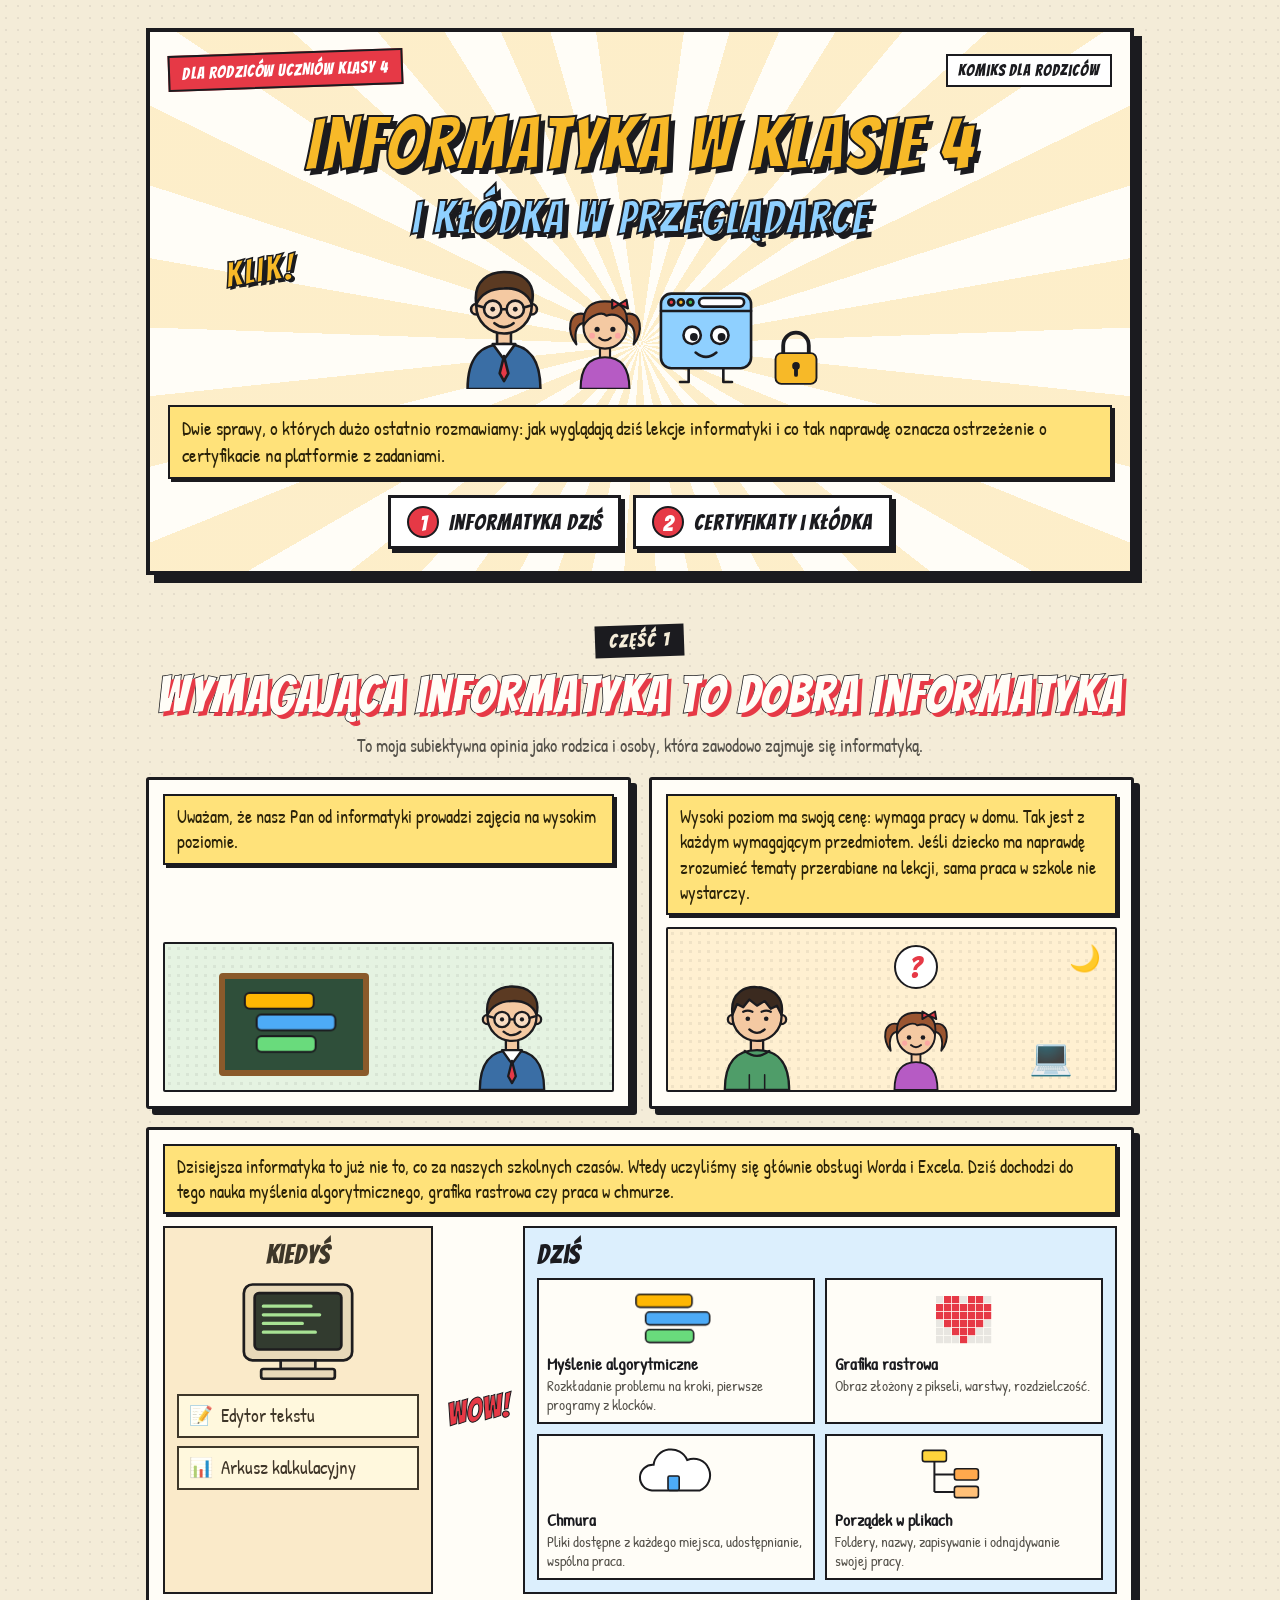
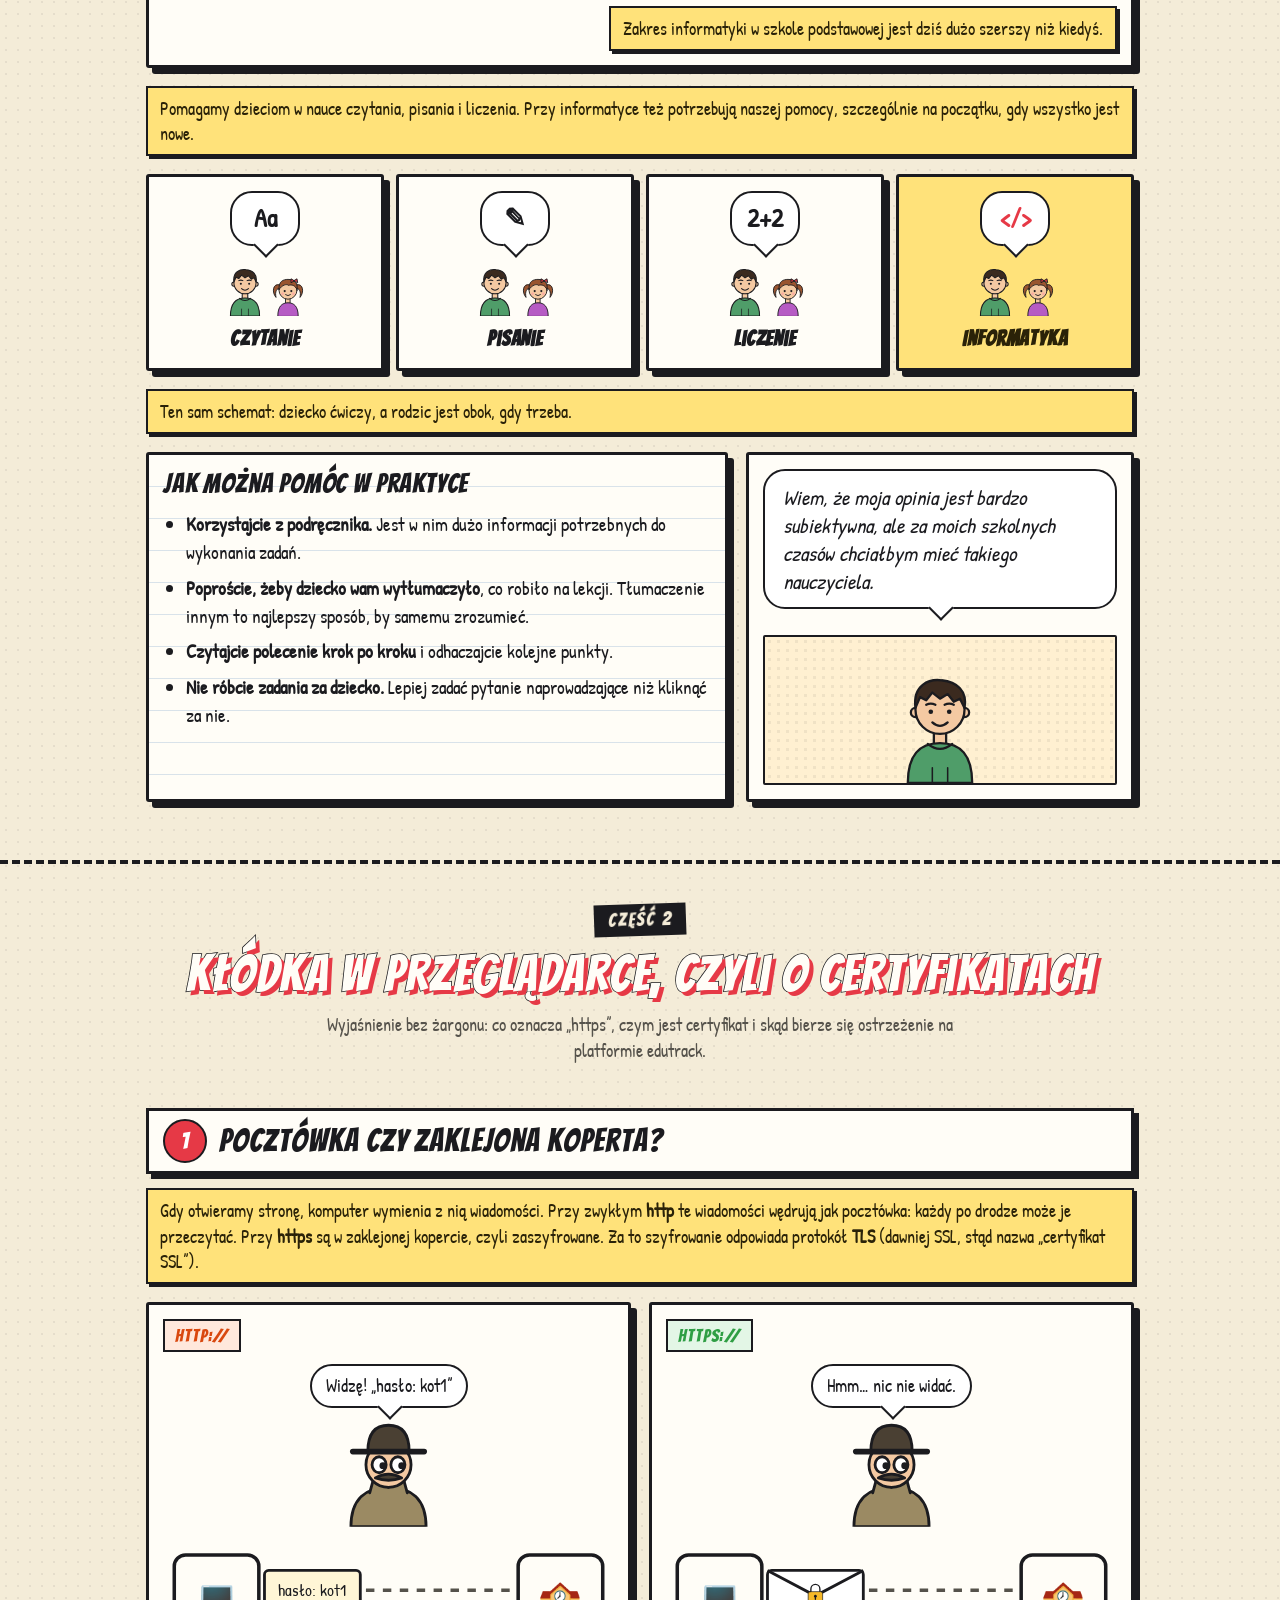
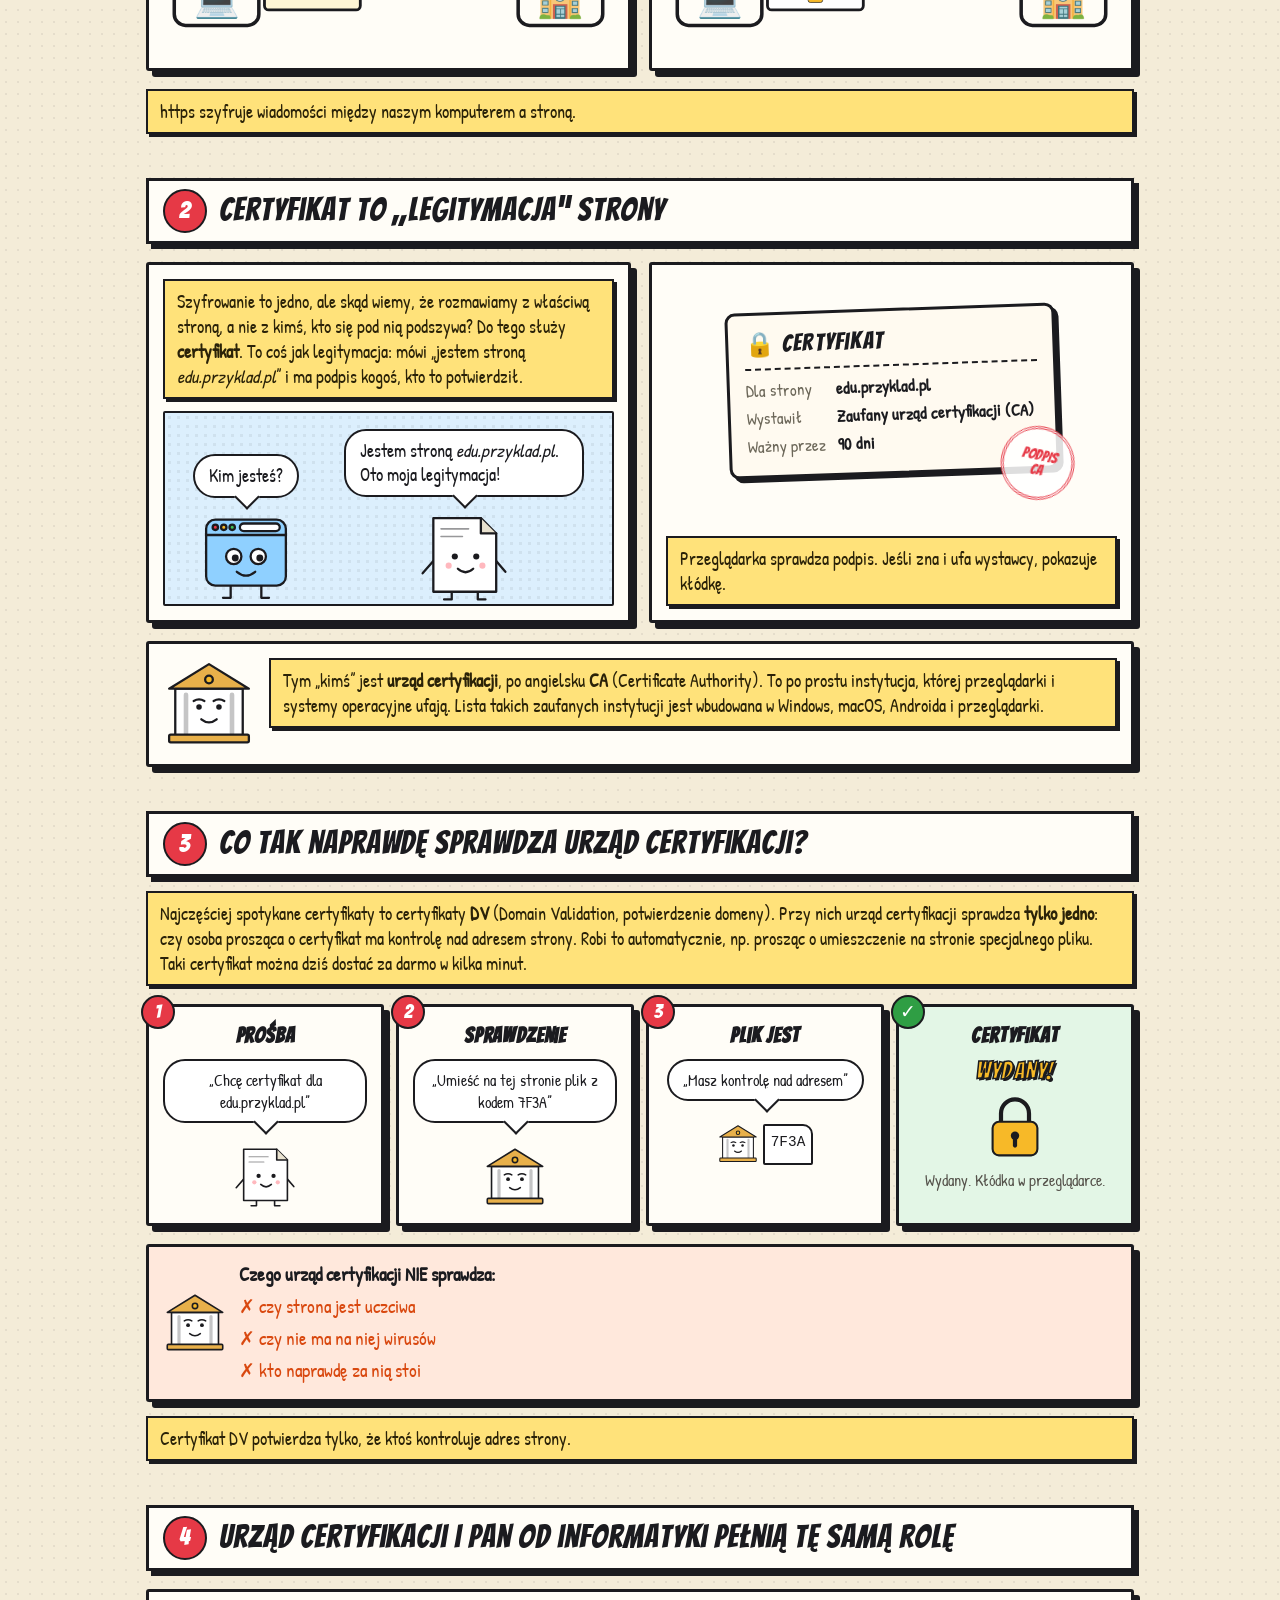
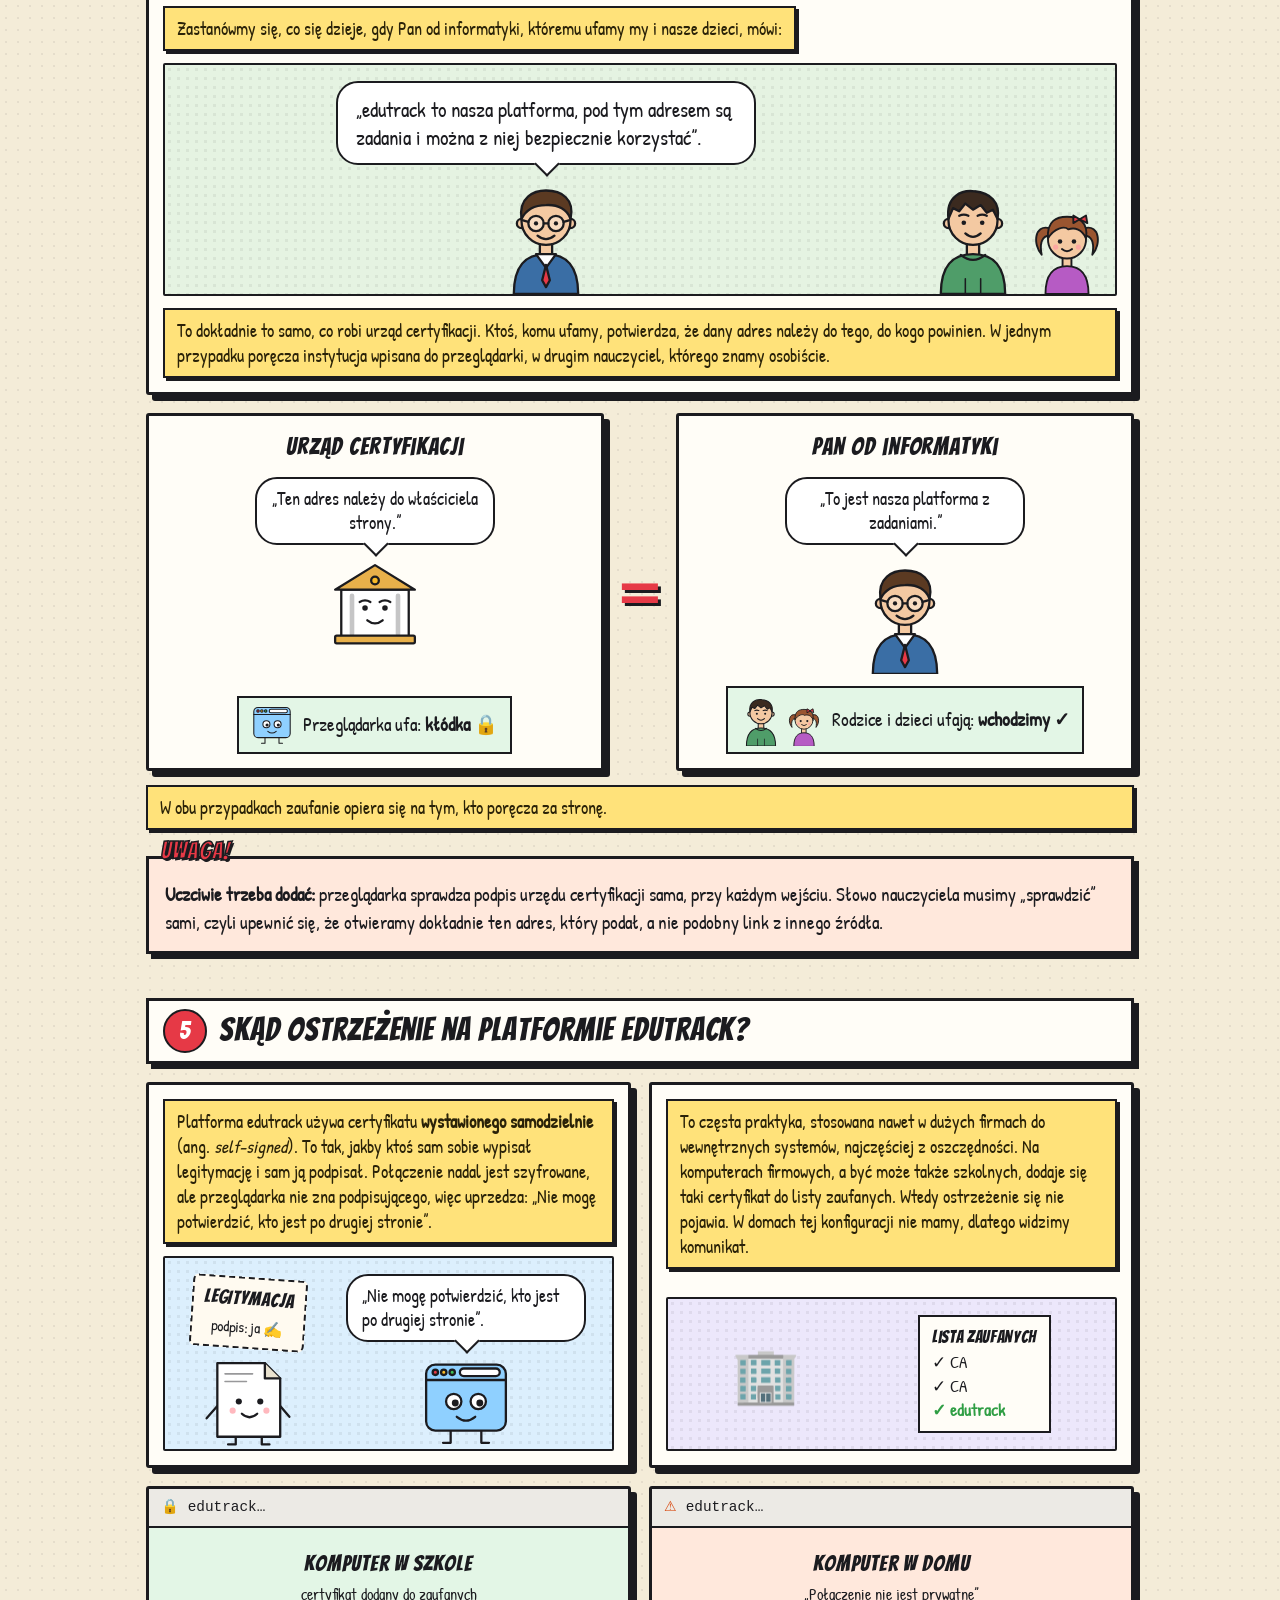
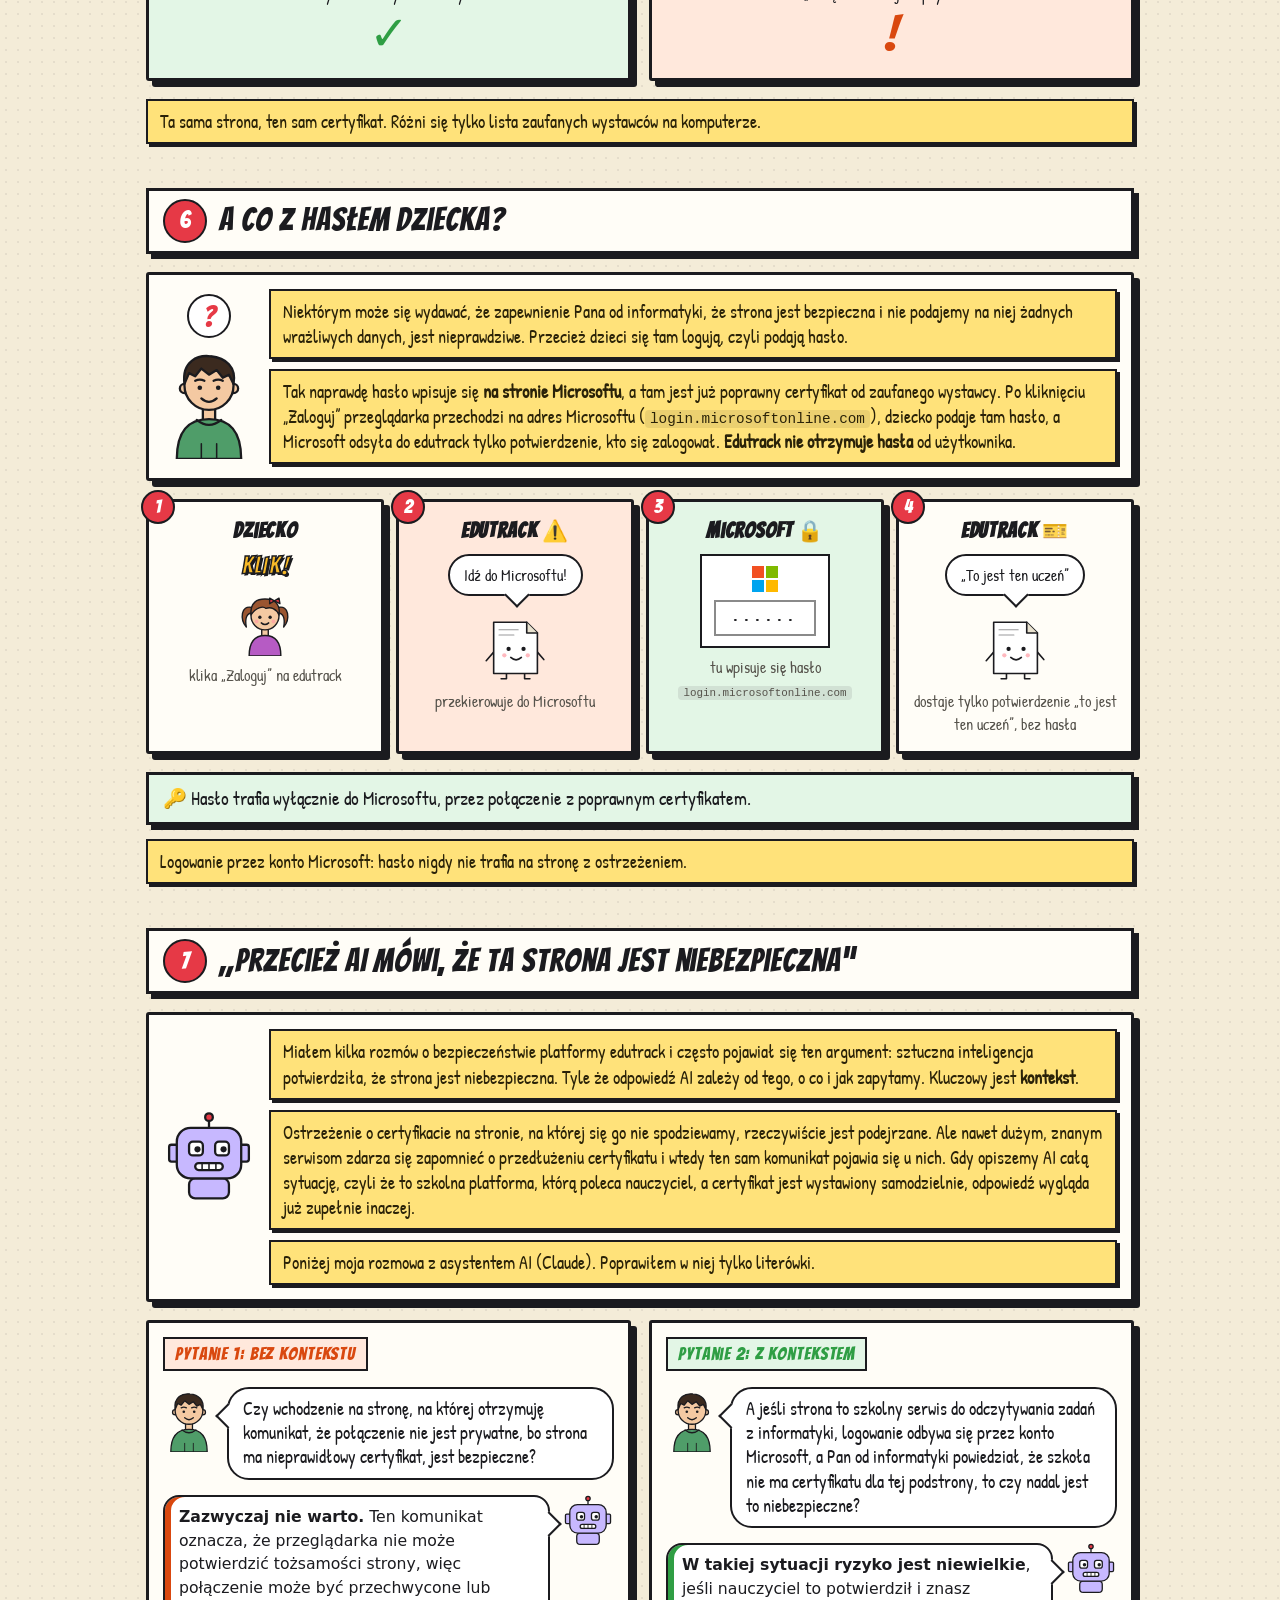
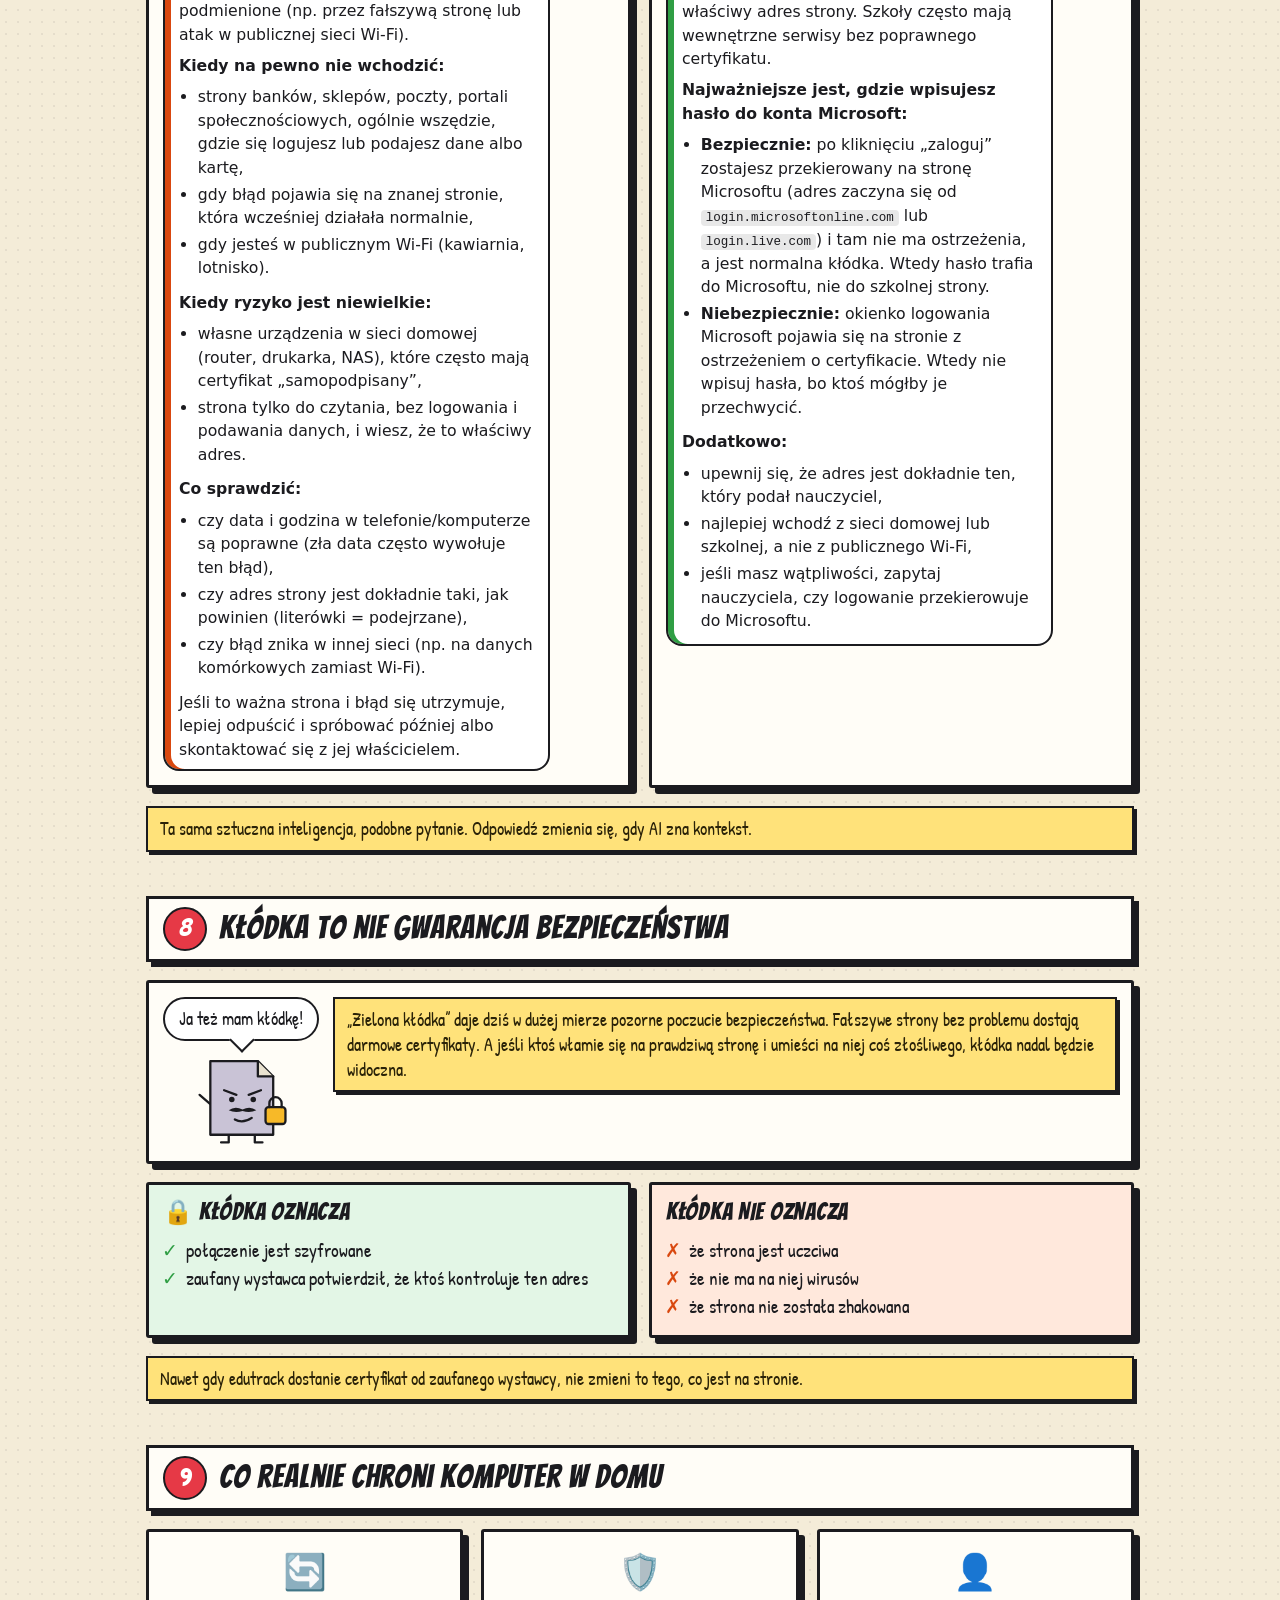
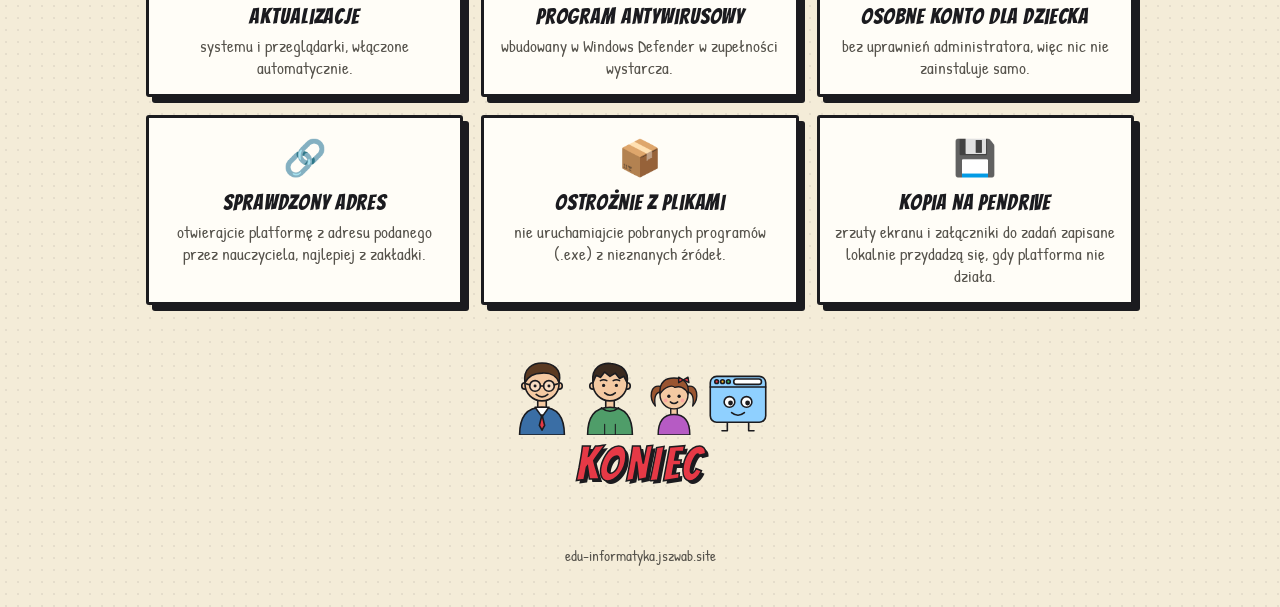
==== commit cc589be5: "Tata w komiksie bez brody Co-Authored-By: Claude Opus 5.5 (1M context) <noreply@anthropic.com> Claud" ====
--- a/index.html
+++ b/index.html
@@ -42,11 +42,10 @@
         <path d="M50 130 V150 M70 130 V150" class="nofill thin"/>
         <circle cx="28" cy="58" r="6" class="sk"/><circle cx="92" cy="58" r="6" class="sk"/>
         <circle cx="60" cy="54" r="32" class="sk"/>
-        <path d="M30 62 C32 86 46 92 60 92 C74 92 88 86 90 62 C84 76 74 81 60 81 C46 81 36 76 30 62 Z" class="f-hair2"/>
         <path d="M28 52 C24 22 46 14 62 16 C82 18 96 30 92 52 L86 40 L78 44 L70 34 L60 40 L50 32 L42 42 L34 38 Z" class="f-hair2"/>
         <circle cx="48" cy="57" r="3" class="f-ink"/><circle cx="72" cy="57" r="3" class="f-ink"/>
         <path d="M42 48 Q48 45 54 48 M66 48 Q72 45 78 48" class="nofill"/>
-        <path d="M51 72 Q60 79 69 72" class="nofill"/>
+        <path d="M50 71 Q60 80 70 71" class="nofill"/>
       </g>
     </symbol>
 
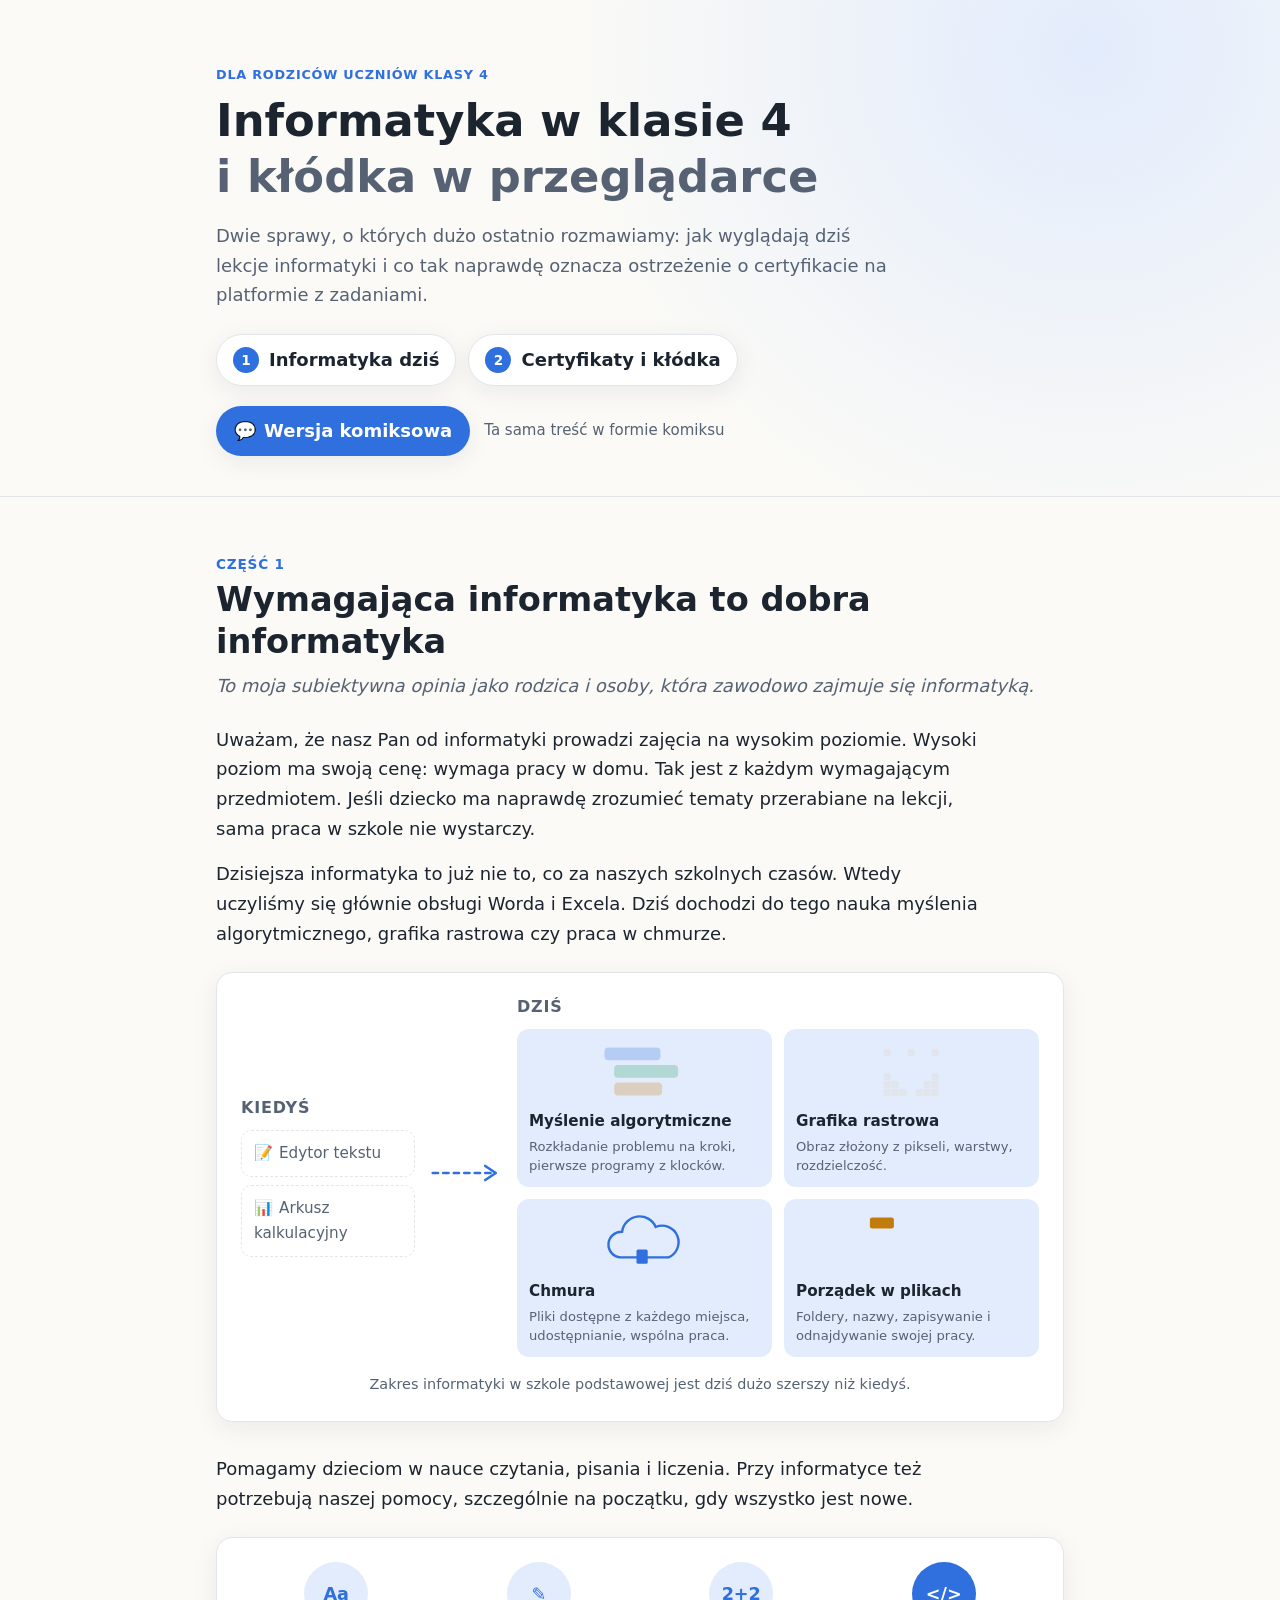
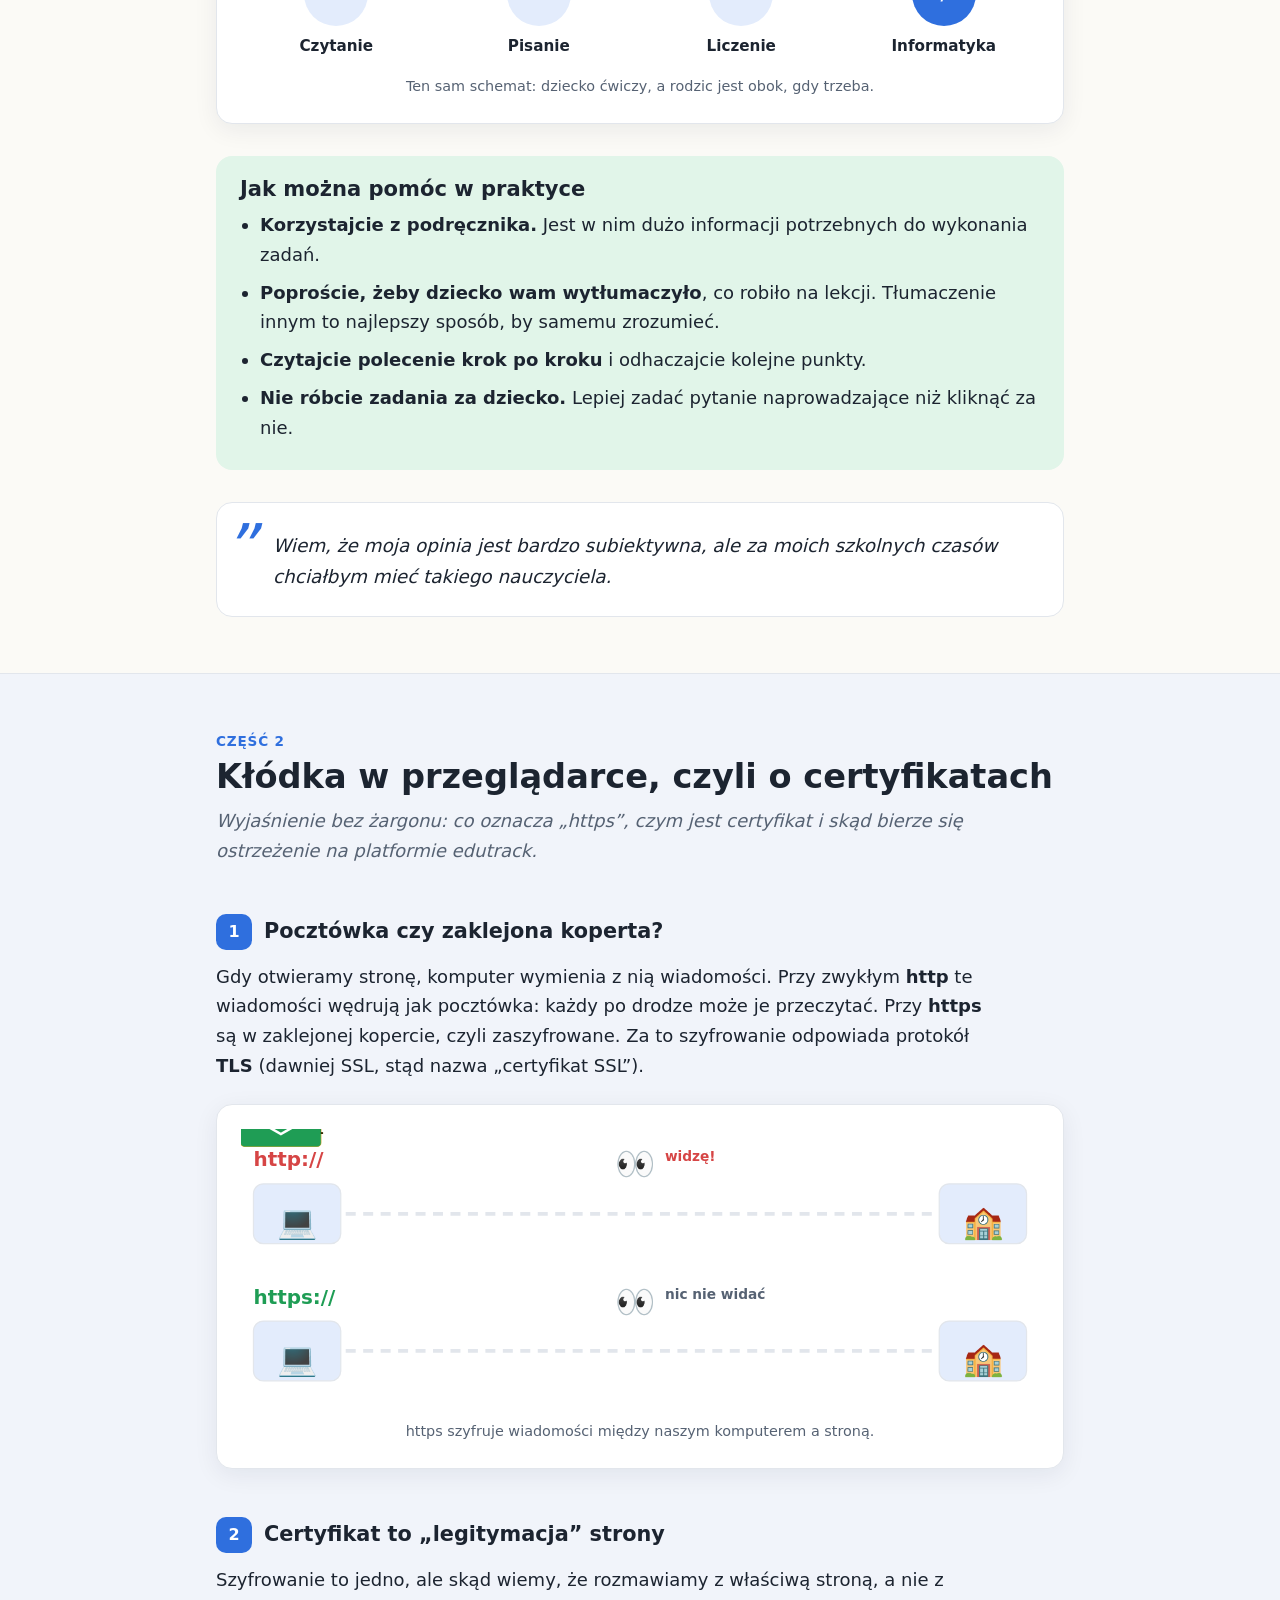
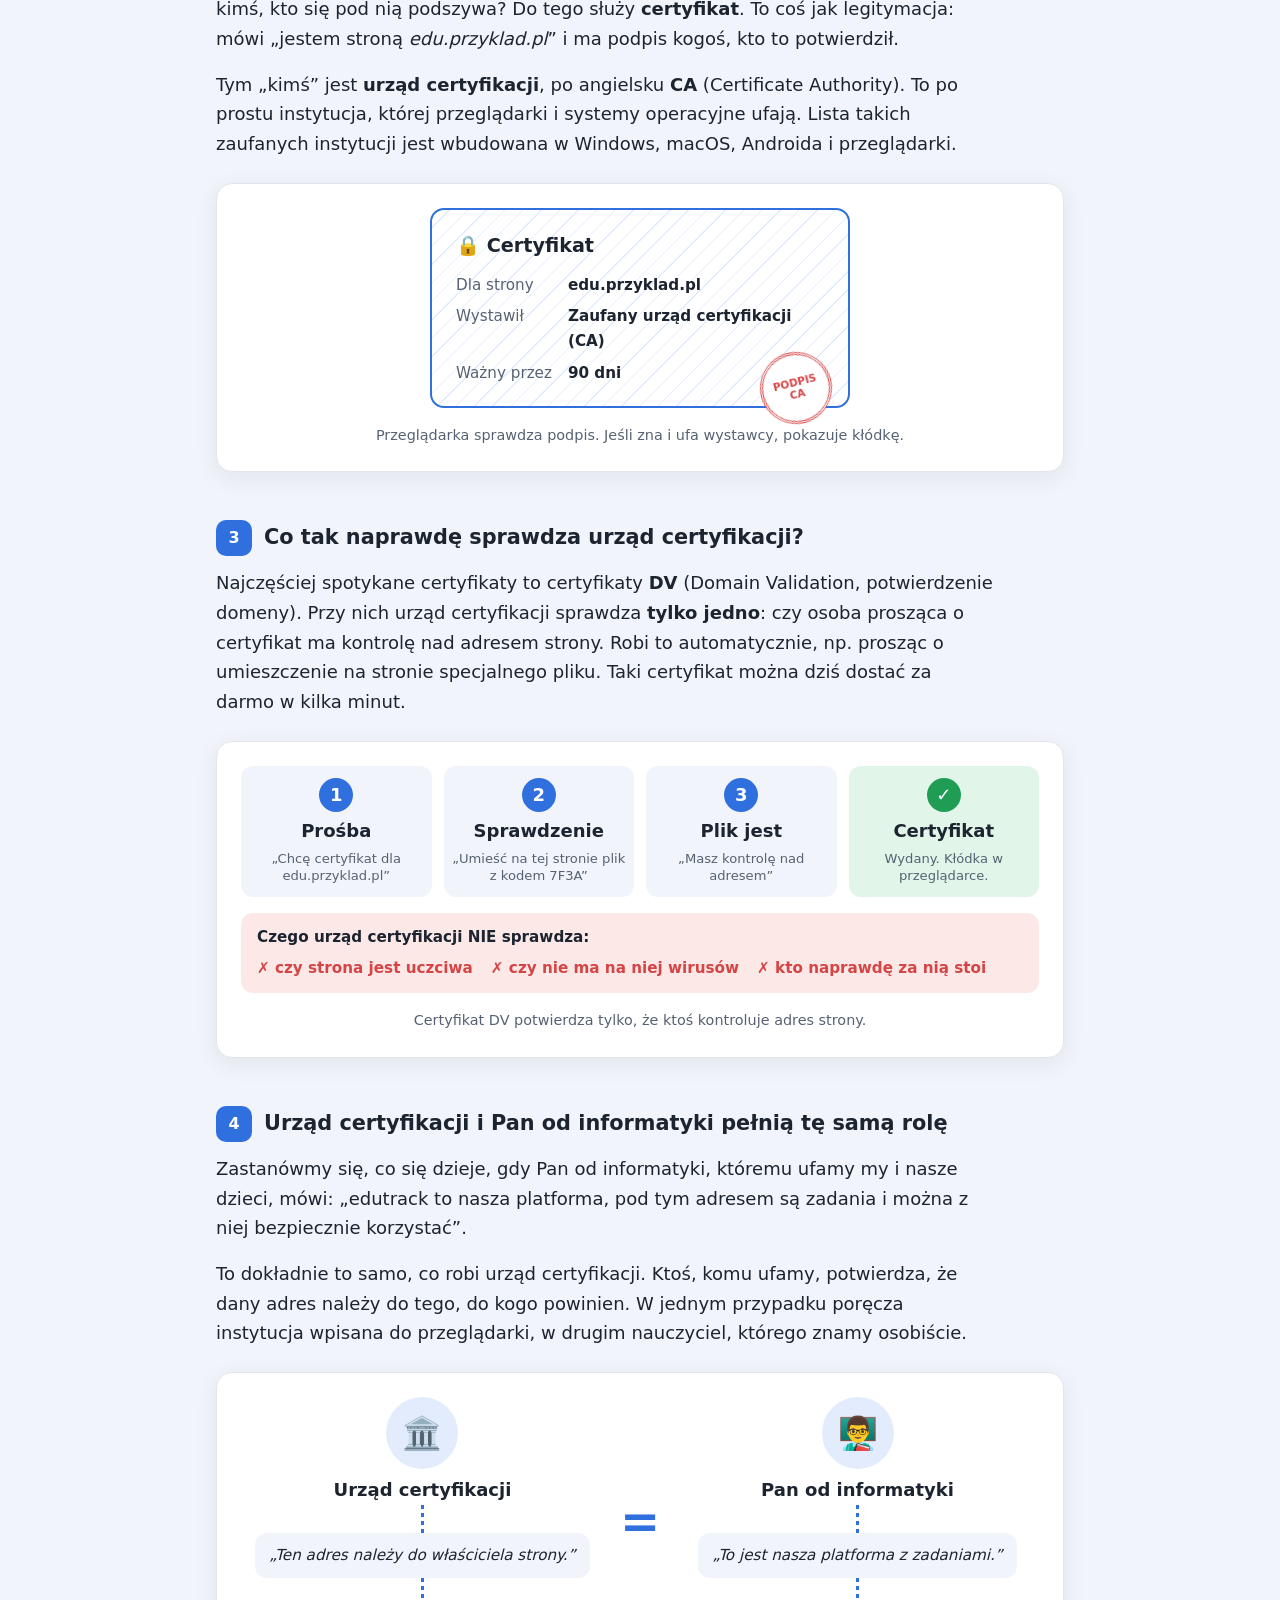
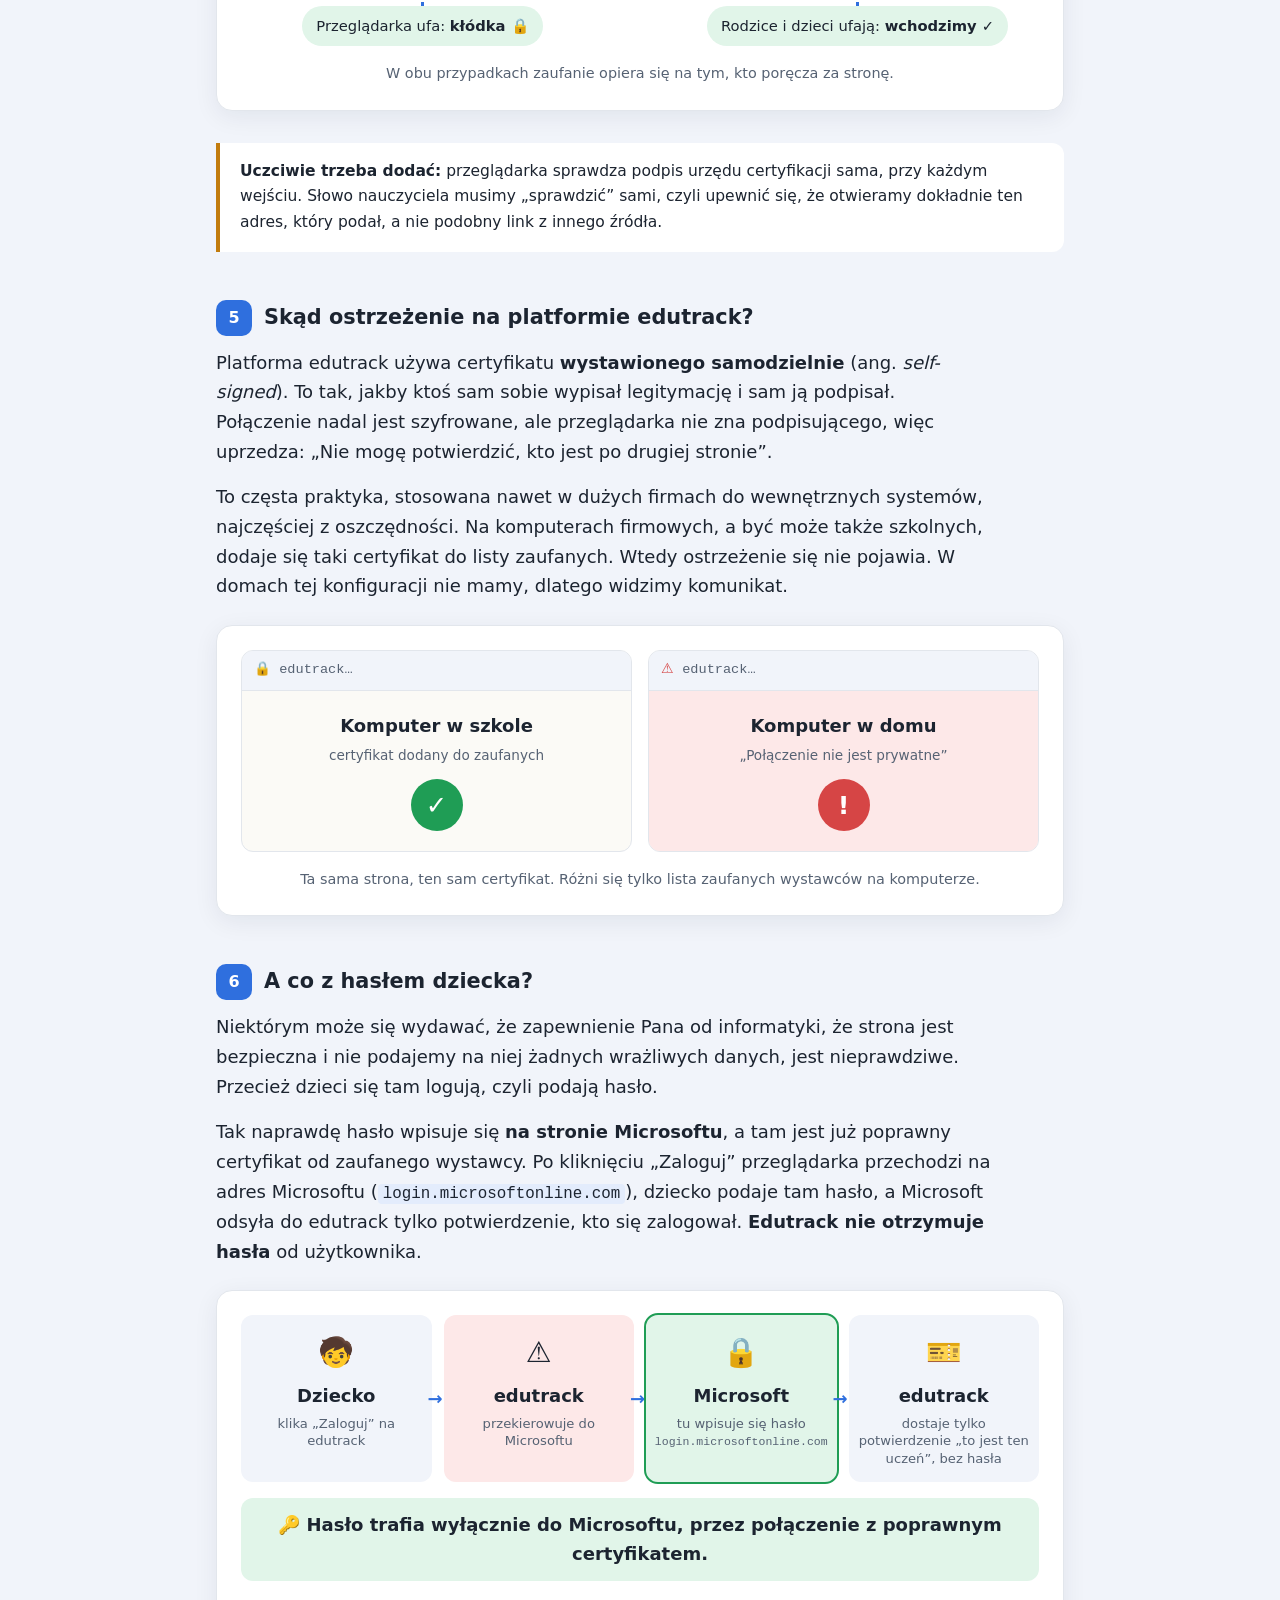
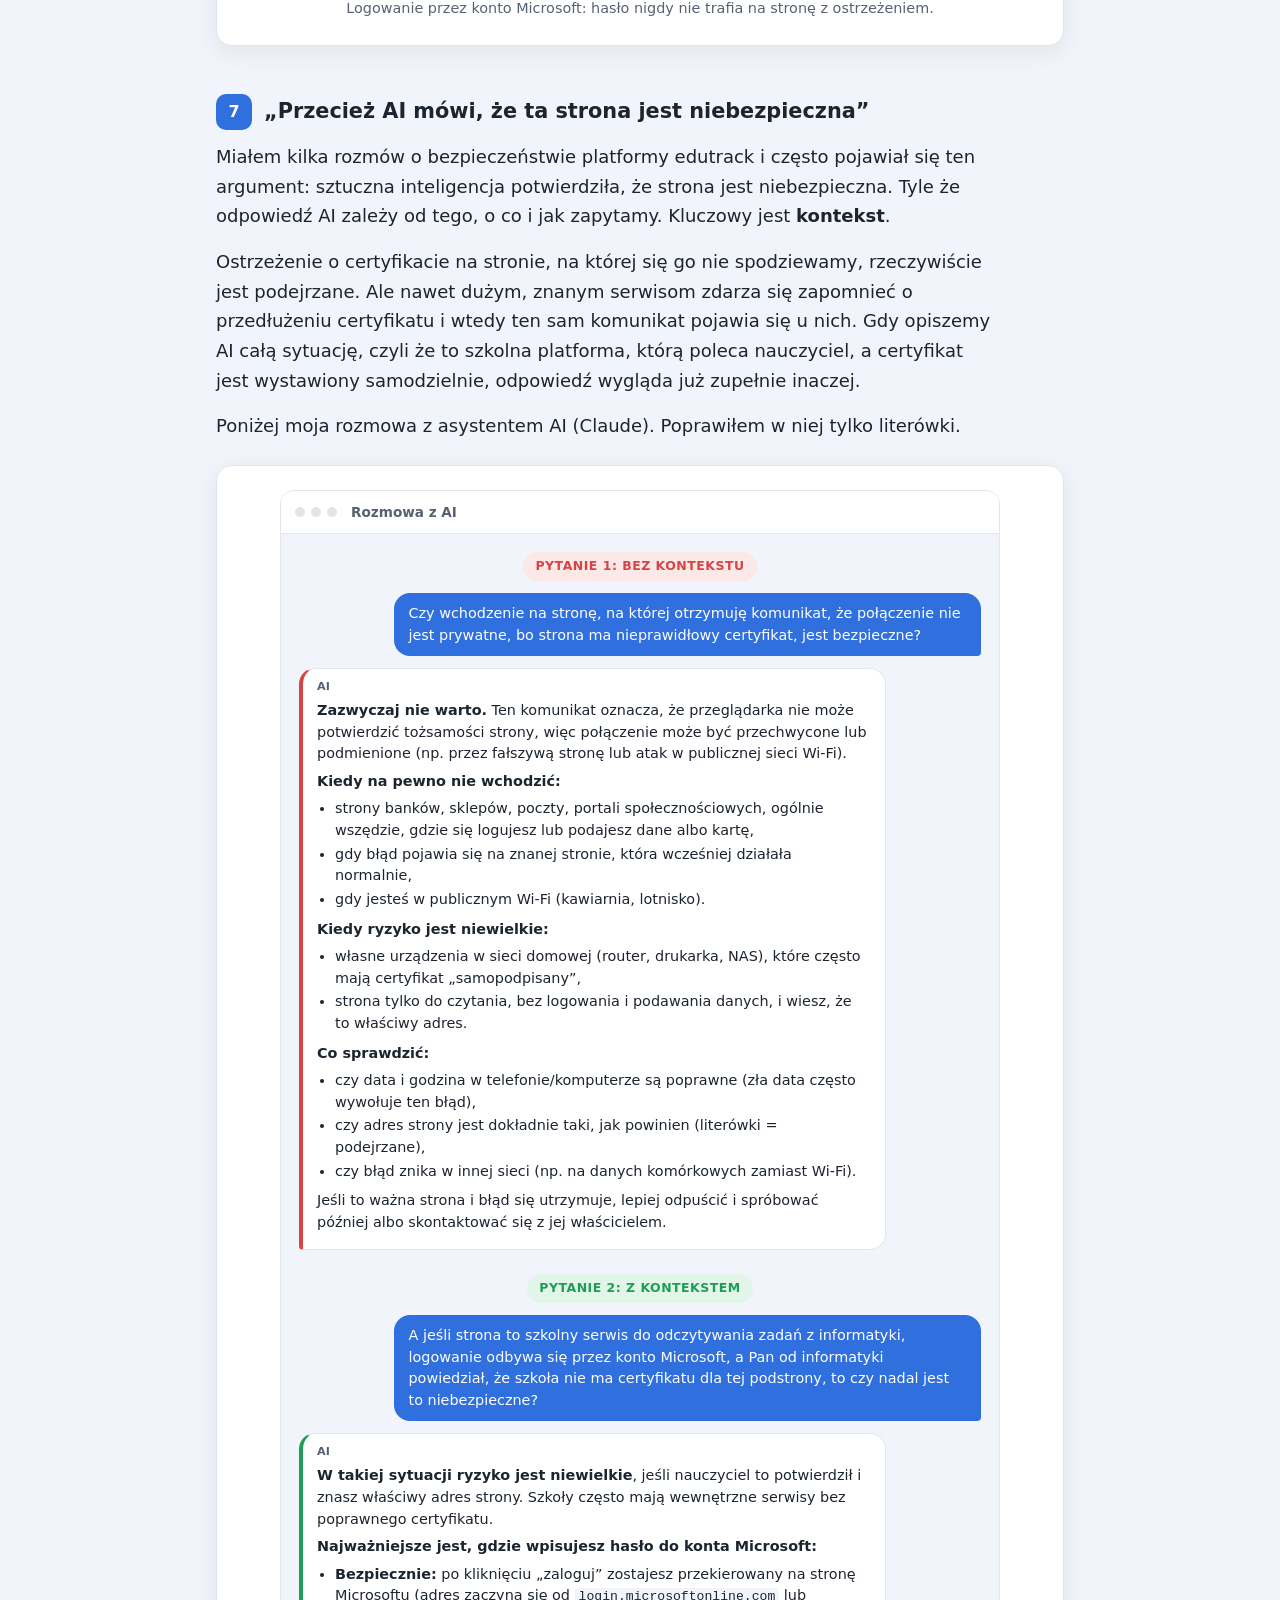
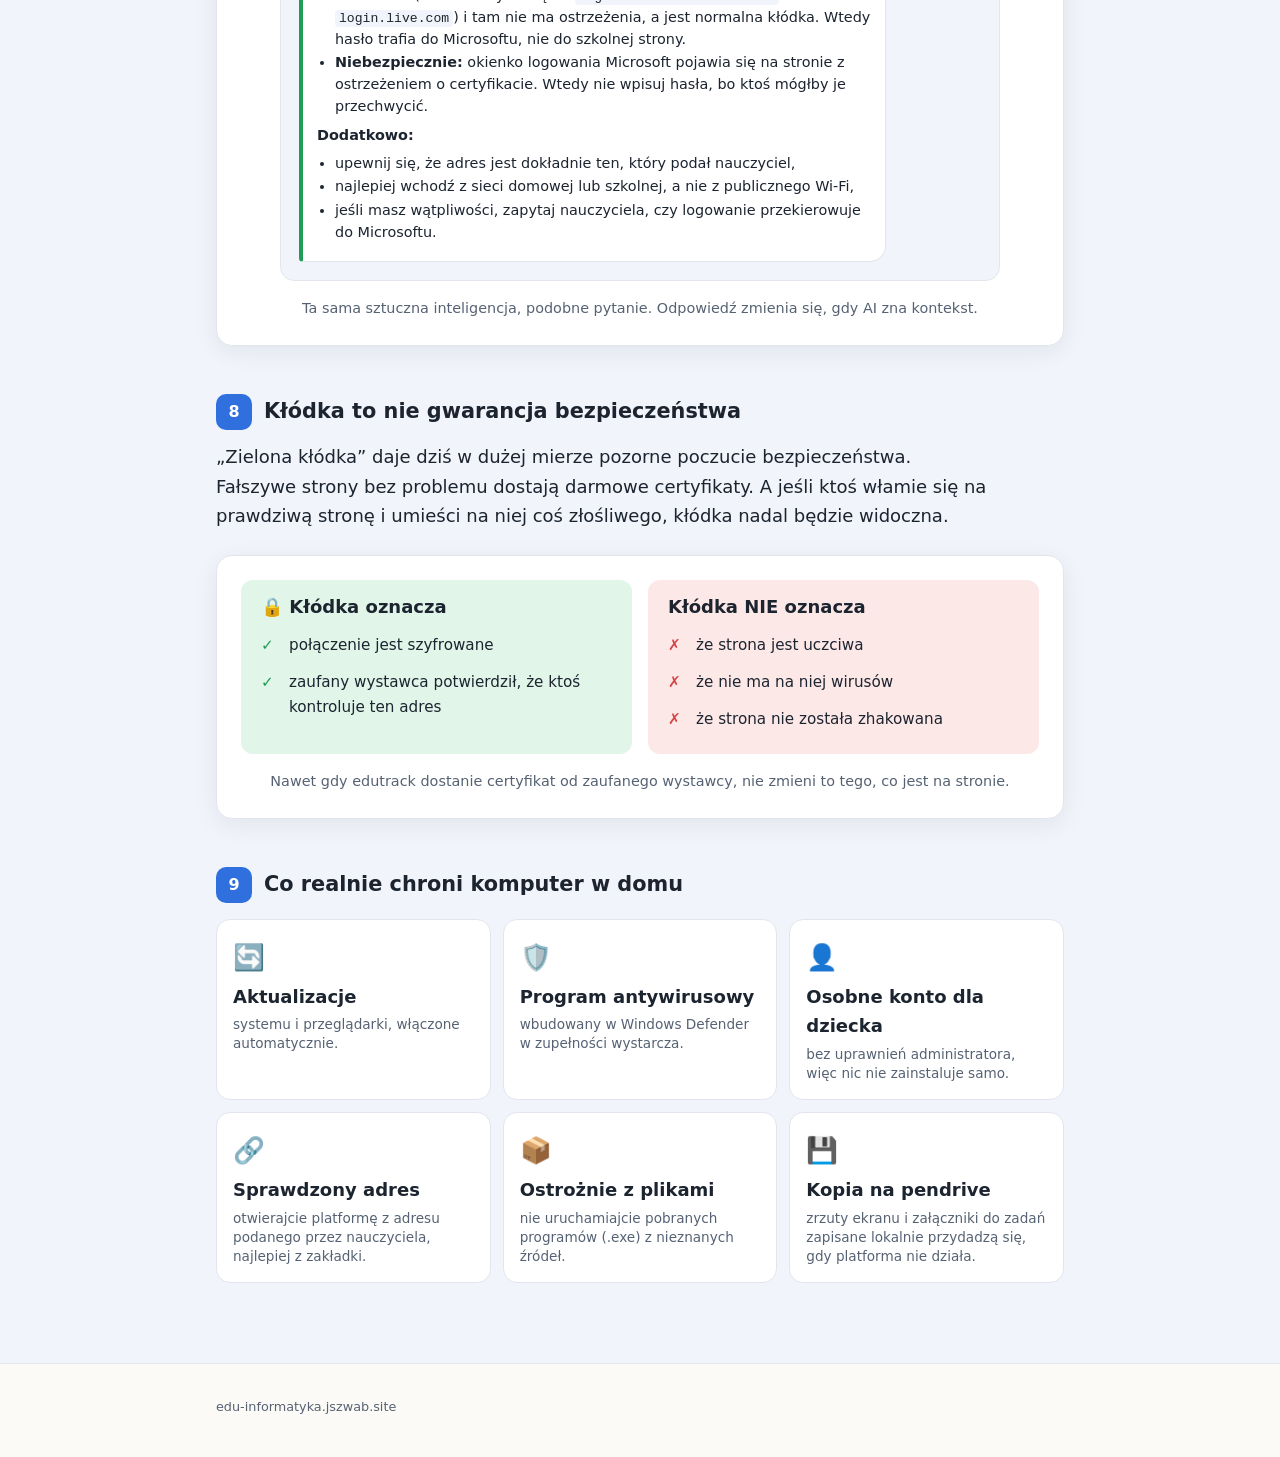
==== commit 3ed6b78e: "Komiks jako druga wersja strony pod /komiks/ Główna strona wraca do wersji z main i dostaje przycisk" ====
--- a/index.html
+++ b/index.html
@@ -5,244 +5,50 @@
   <meta name="viewport" content="width=device-width, initial-scale=1">
   <title>Informatyka w klasie 4 i kłódka w przeglądarce</title>
   <meta name="description" content="Informatyka w klasie 4: moja subiektywna opinia jako rodzica i osoby, która zawodowo zajmuje się informatyką, oraz wyjaśnienie, czym jest certyfikat SSL/TLS i komunikat o niezaufanym certyfikacie.">
-  <script>document.documentElement.classList.add('js');</script>
-  <link rel="preconnect" href="https://fonts.googleapis.com">
-  <link rel="preconnect" href="https://fonts.gstatic.com" crossorigin>
-  <link rel="stylesheet" href="https://fonts.googleapis.com/css2?family=Bangers&family=Patrick+Hand&display=swap">
   <link rel="stylesheet" href="style.css">
 </head>
 <body>
 
-<!-- Postacie komiksu (rysowane raz, używane wiele razy przez <use>) -->
-<svg class="sprite" aria-hidden="true" focusable="false">
-  <defs>
-    <!-- Pan od informatyki -->
-    <symbol id="ch-teacher" viewBox="0 0 120 150">
-      <g class="ln">
-        <rect x="52" y="80" width="16" height="22" class="sk"/>
-        <path d="M18 150 C18 112 34 98 60 98 C86 98 102 112 102 150 Z" class="f-teacher"/>
-        <path d="M47 98 L60 116 L73 98 Z" class="f-white"/>
-        <path d="M60 112 L55 132 L60 141 L65 132 Z" class="f-red"/>
-        <circle cx="28" cy="58" r="6" class="sk"/><circle cx="92" cy="58" r="6" class="sk"/>
-        <circle cx="60" cy="54" r="32" class="sk"/>
-        <path d="M28 52 C24 24 44 15 60 15 C80 15 98 26 92 52 C88 40 76 33 60 34 C46 34 34 40 28 52 Z" class="f-hair"/>
-        <circle cx="47" cy="58" r="10" class="f-glass"/><circle cx="73" cy="58" r="10" class="f-glass"/>
-        <path d="M57 58 H63 M37 56 L30 54 M83 56 L90 54" class="nofill"/>
-        <circle cx="47" cy="58" r="2.8" class="f-ink"/><circle cx="73" cy="58" r="2.8" class="f-ink"/>
-        <path d="M49 74 Q60 83 71 74" class="nofill"/>
-      </g>
-    </symbol>
-
-    <!-- Tata (autor) -->
-    <symbol id="ch-dad" viewBox="0 0 120 150">
-      <g class="ln">
-        <rect x="52" y="80" width="16" height="22" class="sk"/>
-        <path d="M18 150 C18 112 34 98 60 98 C86 98 102 112 102 150 Z" class="f-dad"/>
-        <path d="M44 99 Q60 112 76 99" class="nofill"/>
-        <path d="M50 130 V150 M70 130 V150" class="nofill thin"/>
-        <circle cx="28" cy="58" r="6" class="sk"/><circle cx="92" cy="58" r="6" class="sk"/>
-        <circle cx="60" cy="54" r="32" class="sk"/>
-        <path d="M28 52 C24 22 46 14 62 16 C82 18 96 30 92 52 L86 40 L78 44 L70 34 L60 40 L50 32 L42 42 L34 38 Z" class="f-hair2"/>
-        <circle cx="48" cy="57" r="3" class="f-ink"/><circle cx="72" cy="57" r="3" class="f-ink"/>
-        <path d="M42 48 Q48 45 54 48 M66 48 Q72 45 78 48" class="nofill"/>
-        <path d="M50 71 Q60 80 70 71" class="nofill"/>
-      </g>
-    </symbol>
-
-    <!-- Córka -->
-    <symbol id="ch-kid" viewBox="0 0 120 150">
-      <g class="ln">
-        <path d="M88 46 C112 40 114 72 100 88 C104 68 98 58 88 58 Z" class="f-kidhair"/>
-        <path d="M32 46 C8 40 6 72 20 88 C16 68 22 58 32 58 Z" class="f-kidhair"/>
-        <rect x="53" y="88" width="14" height="20" class="sk"/>
-        <path d="M26 150 C26 118 40 106 60 106 C80 106 94 118 94 150 Z" class="f-kid"/>
-        <circle cx="60" cy="64" r="30" class="sk"/>
-        <path d="M30 62 C28 34 44 28 60 28 C78 28 94 36 90 62 C84 48 72 44 62 48 C56 42 40 46 30 62 Z" class="f-kidhair"/>
-        <path d="M80 32 L90 26 L92 38 Z M80 32 L70 26 L70 38 Z" class="f-red"/>
-        <circle cx="49" cy="67" r="3.6" class="f-ink"/><circle cx="71" cy="67" r="3.6" class="f-ink"/>
-        <circle cx="42" cy="76" r="4" class="f-cheek" stroke="none"/><circle cx="78" cy="76" r="4" class="f-cheek" stroke="none"/>
-        <path d="M52 79 Q60 86 68 79" class="nofill"/>
-      </g>
-    </symbol>
-
-    <!-- Przeglądarka -->
-    <symbol id="ch-browser" viewBox="0 0 120 120">
-      <g class="ln">
-        <path d="M40 96 V112 H30 M80 96 V112 H90" class="nofill"/>
-        <rect x="8" y="10" width="104" height="86" rx="12" class="f-browser"/>
-        <path d="M8 30 H112" class="nofill"/>
-        <circle cx="20" cy="20" r="3.5" class="f-red"/><circle cx="31" cy="20" r="3.5" class="f-gold"/><circle cx="42" cy="20" r="3.5" class="f-green"/>
-        <rect x="52" y="15" width="52" height="10" rx="5" class="f-white"/>
-        <circle cx="44" cy="58" r="10" class="f-white"/><circle cx="76" cy="58" r="10" class="f-white"/>
-        <circle cx="46" cy="60" r="4.5" class="f-ink"/><circle cx="78" cy="60" r="4.5" class="f-ink"/>
-        <path d="M48 78 Q60 88 72 78" class="nofill"/>
-      </g>
-    </symbol>
-
-    <!-- Strona internetowa -->
-    <symbol id="ch-site" viewBox="0 0 120 120">
-      <g class="ln">
-        <path d="M44 104 V114 H34 M78 104 V114 H88 M20 64 L6 80 M102 64 L114 78" class="nofill"/>
-        <path d="M20 8 H82 L102 28 V104 H20 Z" class="f-white"/>
-        <path d="M82 8 V28 H102" class="f-paper2"/>
-        <path d="M30 22 H66 M30 32 H58" class="nofill thin faded"/>
-        <circle cx="48" cy="58" r="4" class="f-ink"/><circle cx="76" cy="58" r="4" class="f-ink"/>
-        <circle cx="40" cy="70" r="4" class="f-cheek" stroke="none"/><circle cx="84" cy="70" r="4" class="f-cheek" stroke="none"/>
-        <path d="M52 74 Q62 83 72 74" class="nofill"/>
-      </g>
-    </symbol>
-
-    <!-- Fałszywa strona -->
-    <symbol id="ch-fake" viewBox="0 0 120 120">
-      <g class="ln">
-        <path d="M44 104 V114 H34 M78 104 V114 H88 M20 64 L6 52" class="nofill"/>
-        <path d="M20 8 H82 L102 28 V104 H20 Z" class="f-fake"/>
-        <path d="M82 8 V28 H102" class="f-paper2"/>
-        <path d="M38 46 L54 52 M86 46 L70 52" class="nofill"/>
-        <circle cx="48" cy="58" r="3.6" class="f-ink"/><circle cx="76" cy="58" r="3.6" class="f-ink"/>
-        <path d="M44 72 Q52 66 62 71 Q72 66 80 72 Q72 76 62 73 Q52 76 44 72 Z" class="f-ink"/>
-        <path d="M52 84 Q62 90 74 82" class="nofill"/>
-        <g transform="translate(92 56)">
-          <rect x="0" y="12" width="26" height="22" rx="4" class="f-gold"/>
-          <path d="M5 12 V7 a8 8 0 0 1 16 0 V12" class="nofill"/>
-        </g>
-      </g>
-    </symbol>
-
-    <!-- Urząd certyfikacji -->
-    <symbol id="ch-ca" viewBox="0 0 120 120">
-      <g class="ln">
-        <rect x="16" y="40" width="88" height="62" class="f-white"/>
-        <path d="M30 48 V98 M90 48 V98" class="nofill colm"/>
-        <path d="M8 40 L60 8 L112 40 Z" class="f-ca"/>
-        <circle cx="60" cy="28" r="5" class="f-gold"/>
-        <rect x="8" y="100" width="104" height="10" rx="2" class="f-ca"/>
-        <path d="M40 56 Q47 52 54 56 M66 56 Q73 52 80 56" class="nofill"/>
-        <circle cx="47" cy="64" r="3.6" class="f-ink"/><circle cx="73" cy="64" r="3.6" class="f-ink"/>
-        <path d="M50 80 Q60 88 70 80" class="nofill"/>
-      </g>
-    </symbol>
-
-    <!-- Asystent AI -->
-    <symbol id="ch-ai" viewBox="0 0 120 120">
-      <g class="ln">
-        <path d="M60 8 V22" class="nofill"/>
-        <circle cx="60" cy="8" r="5" class="f-red"/>
-        <rect x="8" y="44" width="12" height="22" rx="3" class="f-ai"/><rect x="100" y="44" width="12" height="22" rx="3" class="f-ai"/>
-        <rect x="34" y="88" width="52" height="26" rx="8" class="f-ai"/>
-        <rect x="18" y="22" width="84" height="66" rx="18" class="f-ai"/>
-        <rect x="34" y="40" width="18" height="18" rx="5" class="f-white"/><rect x="68" y="40" width="18" height="18" rx="5" class="f-white"/>
-        <circle cx="45" cy="50" r="4" class="f-ink"/><circle cx="79" cy="50" r="4" class="f-ink"/>
-        <rect x="42" y="68" width="36" height="9" rx="4.5" class="f-white"/>
-        <path d="M51 68 V77 M60 68 V77 M69 68 V77" class="nofill thin"/>
-      </g>
-    </symbol>
-
-    <!-- Podglądacz -->
-    <symbol id="ch-spy" viewBox="0 0 120 120">
-      <g class="ln">
-        <path d="M20 120 C20 90 36 78 60 78 C84 78 100 90 100 120 Z" class="f-coat"/>
-        <path d="M40 84 L46 62 L60 78 L74 62 L80 84" class="f-coat"/>
-        <circle cx="60" cy="54" r="24" class="sk"/>
-        <path d="M38 40 C38 20 46 12 60 12 C74 12 82 20 82 40 Z" class="f-hat"/>
-        <path d="M22 40 H98" class="nofill thick"/>
-        <ellipse cx="50" cy="54" rx="7.5" ry="8.5" class="f-white"/><ellipse cx="70" cy="54" rx="7.5" ry="8.5" class="f-white"/>
-        <circle cx="54" cy="55" r="3.6" class="f-ink"/><circle cx="74" cy="55" r="3.6" class="f-ink"/>
-        <path d="M46 68 Q60 60 74 68 Q60 73 46 68 Z" class="f-hat"/>
-      </g>
-    </symbol>
-
-    <!-- Kłódka -->
-    <symbol id="ic-lock" viewBox="0 0 100 100">
-      <g class="ln">
-        <path d="M30 46 V32 a20 20 0 0 1 40 0 V46" class="nofill thick"/>
-        <rect x="18" y="44" width="64" height="48" rx="9" class="f-gold"/>
-        <circle cx="50" cy="64" r="6" class="f-ink"/>
-        <path d="M50 66 V78" class="nofill thick"/>
-      </g>
-    </symbol>
-  </defs>
-</svg>
-
-<!-- ===================== OKŁADKA ===================== -->
-<header class="cover">
+<header class="hero">
   <div class="wrap">
-    <div class="cover-panel">
-      <div class="cover-top">
-        <span class="badge">Dla rodziców uczniów klasy 4</span>
-        <span class="issue">Komiks dla rodziców</span>
-      </div>
-      <h1>Informatyka w klasie 4<span>i kłódka w przeglądarce</span></h1>
-      <div class="cover-art" aria-hidden="true">
-        <span class="sfx sfx-klik">KLIK!</span>
-        <div class="actor"><svg class="ch"><use href="#ch-teacher"/></svg></div>
-        <div class="actor"><svg class="ch ch-kid"><use href="#ch-kid"/></svg></div>
-        <div class="actor"><svg class="ch ch-sq"><use href="#ch-browser"/></svg></div>
-        <svg class="cover-lock"><use href="#ic-lock"/></svg>
-      </div>
-      <p class="lead cap">Dwie sprawy, o których dużo ostatnio rozmawiamy: jak wyglądają dziś lekcje informatyki i co tak naprawdę oznacza ostrzeżenie o certyfikacie na platformie z zadaniami.</p>
-      <nav class="toc" aria-label="Spis treści">
-        <a href="#czesc-1"><b>1</b> Informatyka dziś</a>
-        <a href="#czesc-2"><b>2</b> Certyfikaty i kłódka</a>
-      </nav>
-    </div>
+    <p class="eyebrow">Dla rodziców uczniów klasy 4</p>
+    <h1>Informatyka w klasie 4<br><span>i kłódka w przeglądarce</span></h1>
+    <p class="lead">Dwie sprawy, o których dużo ostatnio rozmawiamy: jak wyglądają dziś lekcje informatyki i co tak naprawdę oznacza ostrzeżenie o certyfikacie na platformie z zadaniami.</p>
+    <nav class="toc" aria-label="Spis treści">
+      <a href="#czesc-1"><b>1</b> Informatyka dziś</a>
+      <a href="#czesc-2"><b>2</b> Certyfikaty i kłódka</a>
+    </nav>
+    <p class="mode-switch"><a href="komiks/"><span aria-hidden="true">💬</span> Wersja komiksowa</a> <small>Ta sama treść w formie komiksu</small></p>
   </div>
 </header>
 
 <main>
 
 <!-- ===================== CZĘŚĆ 1 ===================== -->
-<section id="czesc-1" class="chapter">
+<section id="czesc-1" class="part">
   <div class="wrap">
-    <header class="chapter-head reveal">
-      <p class="part-no">Część 1</p>
-      <h2>Wymagająca informatyka to dobra informatyka</h2>
-      <p class="note">To moja subiektywna opinia jako rodzica i osoby, która zawodowo zajmuje się informatyką.</p>
-    </header>
-
-    <div class="strip c2">
-      <div class="panel reveal">
-        <p class="cap">Uważam, że nasz Pan od informatyki prowadzi zajęcia na wysokim poziomie.</p>
-        <div class="scene sc-class" aria-hidden="true">
-          <div class="board">
-            <svg viewBox="0 0 120 80" class="algo">
-              <rect x="10" y="8"  width="70" height="16" rx="5" class="blk b1"/>
-              <rect x="22" y="30" width="80" height="16" rx="5" class="blk b2"/>
-              <rect x="22" y="52" width="60" height="16" rx="5" class="blk b3"/>
-            </svg>
-          </div>
-          <div class="actor"><svg class="ch"><use href="#ch-teacher"/></svg></div>
-        </div>
-      </div>
-      <div class="panel reveal">
-        <p class="cap">Wysoki poziom ma swoją cenę: wymaga pracy w domu. Tak jest z każdym wymagającym przedmiotem. Jeśli dziecko ma naprawdę zrozumieć tematy przerabiane na lekcji, sama praca w szkole nie wystarczy.</p>
-        <div class="scene sc-home" aria-hidden="true">
-          <span class="moon">🌙</span>
-          <div class="actor"><svg class="ch"><use href="#ch-dad"/></svg></div>
-          <div class="actor"><span class="think">?</span><svg class="ch ch-kid"><use href="#ch-kid"/></svg></div>
-          <span class="desk">💻</span>
-        </div>
-      </div>
-    </div>
-
-    <figure class="panel wide reveal" aria-labelledby="cap-kiedys">
-      <p class="cap">Dzisiejsza informatyka to już nie to, co za naszych szkolnych czasów. Wtedy uczyliśmy się głównie obsługi Worda i Excela. Dziś dochodzi do tego nauka myślenia algorytmicznego, grafika rastrowa czy praca w chmurze.</p>
+    <p class="part-no">Część 1</p>
+    <h2>Wymagająca informatyka to dobra informatyka</h2>
+    <p class="note">To moja subiektywna opinia jako rodzica i osoby, która zawodowo zajmuje się informatyką.</p>
+
+    <div class="prose reveal">
+      <p>Uważam, że nasz Pan od informatyki prowadzi zajęcia na wysokim poziomie. Wysoki poziom ma swoją cenę: wymaga pracy w domu. Tak jest z każdym wymagającym przedmiotem. Jeśli dziecko ma naprawdę zrozumieć tematy przerabiane na lekcji, sama praca w szkole nie wystarczy.</p>
+      <p>Dzisiejsza informatyka to już nie to, co za naszych szkolnych czasów. Wtedy uczyliśmy się głównie obsługi Worda i Excela. Dziś dochodzi do tego nauka myślenia algorytmicznego, grafika rastrowa czy praca w chmurze.</p>
+    </div>
+
+    <!-- Infografika: kiedyś vs dziś -->
+    <figure class="infographic reveal" aria-labelledby="cap-kiedys">
       <div class="then-now">
         <div class="col then">
           <h3>Kiedyś</h3>
-          <svg viewBox="0 0 120 100" class="crt" aria-hidden="true">
-            <rect x="10" y="6" width="100" height="70" rx="8" class="crt-body"/>
-            <rect x="20" y="14" width="80" height="52" rx="4" class="crt-screen"/>
-            <path d="M28 26 H72 M28 34 H80 M28 42 H64 M28 50 H76" class="crt-txt"/>
-            <rect x="44" y="76" width="32" height="8" class="crt-body"/>
-            <rect x="26" y="84" width="68" height="9" rx="2" class="crt-body"/>
-          </svg>
           <ul class="chips">
             <li><span class="ico" aria-hidden="true">📝</span>Edytor tekstu</li>
             <li><span class="ico" aria-hidden="true">📊</span>Arkusz kalkulacyjny</li>
           </ul>
         </div>
-        <div class="vs" aria-hidden="true">WOW!</div>
+        <div class="arrow" aria-hidden="true">
+          <svg viewBox="0 0 80 24"><path class="arrow-line" d="M2 12 H70"/><path d="M62 4 L74 12 L62 20" class="arrow-head"/></svg>
+        </div>
         <div class="col now">
           <h3>Dziś</h3>
           <ul class="tiles">
@@ -265,7 +71,7 @@
             <li class="tile">
               <svg viewBox="0 0 120 80" aria-hidden="true" class="cloud">
                 <path d="M30 58 a16 16 0 0 1 2-32 a22 22 0 0 1 42-6 a18 18 0 0 1 16 38 z" class="cloud-shape"/>
-                <rect x="50" y="40" width="14" height="18" rx="2" class="doc"/>
+                <rect x="50" y="48" width="14" height="18" rx="2" class="doc"/>
               </svg>
               <b>Chmura</b>
               <small>Pliki dostępne z każdego miejsca, udostępnianie, wspólna praca.</small>
@@ -283,362 +89,263 @@
           </ul>
         </div>
       </div>
-      <figcaption id="cap-kiedys" class="cap cap-end">Zakres informatyki w szkole podstawowej jest dziś dużo szerszy niż kiedyś.</figcaption>
-    </figure>
-
-    <figure class="reveal" aria-labelledby="cap-pomoc">
-      <p class="cap cap-block">Pomagamy dzieciom w nauce czytania, pisania i liczenia. Przy informatyce też potrzebują naszej pomocy, szczególnie na początku, gdy wszystko jest nowe.</p>
-      <ol class="strip c4 help-row">
-        <li class="panel mini"><p class="bubble t-down">Aa</p><div class="duo" aria-hidden="true"><svg class="ch xs"><use href="#ch-dad"/></svg><svg class="ch xs ch-kid"><use href="#ch-kid"/></svg></div><b>Czytanie</b></li>
-        <li class="panel mini"><p class="bubble t-down">✎</p><div class="duo" aria-hidden="true"><svg class="ch xs"><use href="#ch-dad"/></svg><svg class="ch xs ch-kid"><use href="#ch-kid"/></svg></div><b>Pisanie</b></li>
-        <li class="panel mini"><p class="bubble t-down">2+2</p><div class="duo" aria-hidden="true"><svg class="ch xs"><use href="#ch-dad"/></svg><svg class="ch xs ch-kid"><use href="#ch-kid"/></svg></div><b>Liczenie</b></li>
-        <li class="panel mini highlight"><p class="bubble t-down">&lt;/&gt;</p><div class="duo" aria-hidden="true"><svg class="ch xs"><use href="#ch-dad"/></svg><svg class="ch xs ch-kid"><use href="#ch-kid"/></svg></div><b>Informatyka</b></li>
+      <figcaption id="cap-kiedys">Zakres informatyki w szkole podstawowej jest dziś dużo szerszy niż kiedyś.</figcaption>
+    </figure>
+
+    <div class="prose reveal">
+      <p>Pomagamy dzieciom w nauce czytania, pisania i liczenia. Przy informatyce też potrzebują naszej pomocy, szczególnie na początku, gdy wszystko jest nowe.</p>
+    </div>
+
+    <!-- Infografika: pomagamy tak samo -->
+    <figure class="infographic reveal" aria-labelledby="cap-pomoc">
+      <ol class="help-row">
+        <li><span class="bubble">Aa</span>Czytanie</li>
+        <li><span class="bubble">✎</span>Pisanie</li>
+        <li><span class="bubble">2+2</span>Liczenie</li>
+        <li class="highlight"><span class="bubble">&lt;/&gt;</span>Informatyka</li>
       </ol>
-      <figcaption id="cap-pomoc" class="cap cap-block">Ten sam schemat: dziecko ćwiczy, a rodzic jest obok, gdy trzeba.</figcaption>
-    </figure>
-
-    <div class="strip c-tips">
-      <div class="panel tips reveal">
-        <h3>Jak można pomóc w praktyce</h3>
-        <ul>
-          <li><b>Korzystajcie z podręcznika.</b> Jest w nim dużo informacji potrzebnych do wykonania zadań.</li>
-          <li><b>Poproście, żeby dziecko wam wytłumaczyło</b>, co robiło na lekcji. Tłumaczenie innym to najlepszy sposób, by samemu zrozumieć.</li>
-          <li><b>Czytajcie polecenie krok po kroku</b> i odhaczajcie kolejne punkty.</li>
-          <li><b>Nie róbcie zadania za dziecko.</b> Lepiej zadać pytanie naprowadzające niż kliknąć za nie.</li>
-        </ul>
-      </div>
-      <blockquote class="panel quote-panel reveal">
-        <p class="bubble big t-down">Wiem, że moja opinia jest bardzo subiektywna, ale za moich szkolnych czasów chciałbym mieć takiego nauczyciela.</p>
-        <div class="scene sc-plain" aria-hidden="true">
-          <div class="actor"><svg class="ch"><use href="#ch-dad"/></svg></div>
-        </div>
-      </blockquote>
-    </div>
+      <figcaption id="cap-pomoc">Ten sam schemat: dziecko ćwiczy, a rodzic jest obok, gdy trzeba.</figcaption>
+    </figure>
+
+    <div class="tips reveal">
+      <h3>Jak można pomóc w praktyce</h3>
+      <ul>
+        <li><b>Korzystajcie z podręcznika.</b> Jest w nim dużo informacji potrzebnych do wykonania zadań.</li>
+        <li><b>Poproście, żeby dziecko wam wytłumaczyło</b>, co robiło na lekcji. Tłumaczenie innym to najlepszy sposób, by samemu zrozumieć.</li>
+        <li><b>Czytajcie polecenie krok po kroku</b> i odhaczajcie kolejne punkty.</li>
+        <li><b>Nie róbcie zadania za dziecko.</b> Lepiej zadać pytanie naprowadzające niż kliknąć za nie.</li>
+      </ul>
+    </div>
+
+    <blockquote class="quote reveal">
+      <p>Wiem, że moja opinia jest bardzo subiektywna, ale za moich szkolnych czasów chciałbym mieć takiego nauczyciela.</p>
+    </blockquote>
   </div>
 </section>
 
 <!-- ===================== CZĘŚĆ 2 ===================== -->
-<section id="czesc-2" class="chapter chapter-alt">
+<section id="czesc-2" class="part part-alt">
   <div class="wrap">
-    <header class="chapter-head reveal">
-      <p class="part-no">Część 2</p>
-      <h2>Kłódka w przeglądarce, czyli o certyfikatach</h2>
-      <p class="note">Wyjaśnienie bez żargonu: co oznacza „https”, czym jest certyfikat i skąd bierze się ostrzeżenie na platformie edutrack.</p>
-    </header>
+    <p class="part-no">Część 2</p>
+    <h2>Kłódka w przeglądarce, czyli o certyfikatach</h2>
+    <p class="note">Wyjaśnienie bez żargonu: co oznacza „https”, czym jest certyfikat i skąd bierze się ostrzeżenie na platformie edutrack.</p>
 
     <!-- 2.1 HTTP vs HTTPS -->
     <h3 class="step-title reveal"><span>1</span> Pocztówka czy zaklejona koperta?</h3>
-    <p class="cap cap-block reveal">Gdy otwieramy stronę, komputer wymienia z nią wiadomości. Przy zwykłym <b>http</b> te wiadomości wędrują jak pocztówka: każdy po drodze może je przeczytać. Przy <b>https</b> są w zaklejonej kopercie, czyli zaszyfrowane. Za to szyfrowanie odpowiada protokół <b>TLS</b> (dawniej SSL, stąd nazwa „certyfikat SSL”).</p>
-    <figure class="reveal" aria-labelledby="cap-http">
-      <div class="strip c2">
-        <div class="panel">
-          <span class="tag bad-tag">http://</span>
-          <p class="bubble t-down spy-bubble">Widzę! „hasło: kot1”</p>
-          <svg viewBox="0 0 320 170" class="transport" role="img" aria-label="http: wiadomość leci jak pocztówka i podglądacz ją czyta">
-            <use href="#ch-spy" x="120" y="0" width="80" height="80"/>
-            <g class="node"><rect x="8" y="100" width="60" height="50" rx="8"/><text x="38" y="134">💻</text></g>
-            <g class="node"><rect x="252" y="100" width="60" height="50" rx="8"/><text x="282" y="134">🏫</text></g>
-            <path d="M72 125 H248" class="lane"/>
-            <g class="traveler">
-              <rect x="0" y="-14" width="68" height="28" rx="3" class="postcard"/>
-              <text x="34" y="4" class="tiny">hasło: kot1</text>
-            </g>
-          </svg>
-        </div>
-        <div class="panel">
-          <span class="tag ok-tag">https://</span>
-          <p class="bubble t-down spy-bubble">Hmm… nic nie widać.</p>
-          <svg viewBox="0 0 320 170" class="transport" role="img" aria-label="https: wiadomość leci w zaklejonej kopercie i podglądacz nic nie widzi">
-            <use href="#ch-spy" x="120" y="0" width="80" height="80"/>
-            <g class="node"><rect x="8" y="100" width="60" height="50" rx="8"/><text x="38" y="134">💻</text></g>
-            <g class="node"><rect x="252" y="100" width="60" height="50" rx="8"/><text x="282" y="134">🏫</text></g>
-            <path d="M72 125 H248" class="lane"/>
-            <g class="traveler t2">
-              <rect x="0" y="-14" width="68" height="28" rx="3" class="envelope"/>
-              <path d="M0 -14 L34 4 L68 -14" class="flap"/>
-              <use href="#ic-lock" x="26" y="-6" width="16" height="16"/>
-            </g>
-          </svg>
-        </div>
-      </div>
-      <figcaption id="cap-http" class="cap cap-block">https szyfruje wiadomości między naszym komputerem a stroną.</figcaption>
+    <div class="prose reveal">
+      <p>Gdy otwieramy stronę, komputer wymienia z nią wiadomości. Przy zwykłym <b>http</b> te wiadomości wędrują jak pocztówka: każdy po drodze może je przeczytać. Przy <b>https</b> są w zaklejonej kopercie, czyli zaszyfrowane. Za to szyfrowanie odpowiada protokół <b>TLS</b> (dawniej SSL, stąd nazwa „certyfikat SSL”).</p>
+    </div>
+    <figure class="infographic reveal" aria-labelledby="cap-http">
+      <svg viewBox="0 0 640 220" class="transport" role="img" aria-label="Porównanie: http jak pocztówka, https jak zaklejona koperta">
+        <text x="10" y="30" class="lbl">http://</text>
+        <g class="node"><rect x="10" y="44" width="70" height="48" rx="8"/><text x="45" y="76">💻</text></g>
+        <g class="node"><rect x="560" y="44" width="70" height="48" rx="8"/><text x="595" y="76">🏫</text></g>
+        <path d="M84 68 H556" class="lane"/>
+        <g class="traveler t1">
+          <rect x="0" y="-14" width="64" height="28" rx="3" class="postcard"/>
+          <text x="32" y="4" class="tiny dark">hasło: kot1</text>
+        </g>
+        <g transform="translate(300 30)"><text x="0" y="0" class="emo">👀</text><text x="40" y="-4" class="tiny warn">widzę!</text></g>
+
+        <text x="10" y="140" class="lbl ok">https://</text>
+        <g class="node"><rect x="10" y="154" width="70" height="48" rx="8"/><text x="45" y="186">💻</text></g>
+        <g class="node"><rect x="560" y="154" width="70" height="48" rx="8"/><text x="595" y="186">🏫</text></g>
+        <path d="M84 178 H556" class="lane"/>
+        <g class="traveler t2">
+          <rect x="0" y="-14" width="64" height="28" rx="3" class="envelope"/>
+          <path d="M0 -14 L32 4 L64 -14" class="flap"/>
+        </g>
+        <g transform="translate(300 140)"><text x="0" y="0" class="emo">👀</text><text x="40" y="-4" class="tiny">nic nie widać</text></g>
+      </svg>
+      <figcaption id="cap-http">https szyfruje wiadomości między naszym komputerem a stroną.</figcaption>
     </figure>
 
     <!-- 2.2 Certyfikat -->
     <h3 class="step-title reveal"><span>2</span> Certyfikat to „legitymacja” strony</h3>
-    <div class="reveal">
-      <div class="strip c2">
-        <div class="panel">
-          <p class="cap">Szyfrowanie to jedno, ale skąd wiemy, że rozmawiamy z właściwą stroną, a nie z kimś, kto się pod nią podszywa? Do tego służy <b>certyfikat</b>. To coś jak legitymacja: mówi „jestem stroną <i>edu.przyklad.pl</i>” i ma podpis kogoś, kto to potwierdził.</p>
-          <div class="scene sc-sky">
-            <div class="actor"><p class="bubble t-down">Kim jesteś?</p><svg class="ch ch-sq" aria-hidden="true"><use href="#ch-browser"/></svg></div>
-            <div class="actor"><p class="bubble t-down">Jestem stroną <i>edu.przyklad.pl</i>. Oto moja legitymacja!</p><svg class="ch ch-sq" aria-hidden="true"><use href="#ch-site"/></svg></div>
-          </div>
-        </div>
-        <figure class="panel" aria-labelledby="cap-cert">
-          <div class="cert-wrap">
-            <div class="cert-card">
-              <div class="cert-head"><span class="lock-anim" aria-hidden="true">🔒</span> Certyfikat</div>
-              <dl>
-                <dt>Dla strony</dt><dd>edu.przyklad.pl</dd>
-                <dt>Wystawił</dt><dd>Zaufany urząd certyfikacji (CA)</dd>
-                <dt>Ważny przez</dt><dd>90 dni</dd>
-              </dl>
-              <div class="stamp" aria-hidden="true">PODPIS<br>CA</div>
-            </div>
-          </div>
-          <figcaption id="cap-cert" class="cap cap-end">Przeglądarka sprawdza podpis. Jeśli zna i ufa wystawcy, pokazuje kłódkę.</figcaption>
-        </figure>
-      </div>
-    </div>
-    <div class="panel wide reveal">
-      <div class="side-by-side">
-        <div class="actor"><svg class="ch ch-sq" aria-hidden="true"><use href="#ch-ca"/></svg></div>
-        <p class="cap">Tym „kimś” jest <b>urząd certyfikacji</b>, po angielsku <b>CA</b> (Certificate Authority). To po prostu instytucja, której przeglądarki i systemy operacyjne ufają. Lista takich zaufanych instytucji jest wbudowana w Windows, macOS, Androida i przeglądarki.</p>
-      </div>
-    </div>
+    <div class="prose reveal">
+      <p>Szyfrowanie to jedno, ale skąd wiemy, że rozmawiamy z właściwą stroną, a nie z kimś, kto się pod nią podszywa? Do tego służy <b>certyfikat</b>. To coś jak legitymacja: mówi „jestem stroną <i>edu.przyklad.pl</i>” i ma podpis kogoś, kto to potwierdził.</p>
+      <p>Tym „kimś” jest <b>urząd certyfikacji</b>, po angielsku <b>CA</b> (Certificate Authority). To po prostu instytucja, której przeglądarki i systemy operacyjne ufają. Lista takich zaufanych instytucji jest wbudowana w Windows, macOS, Androida i przeglądarki.</p>
+    </div>
+
+    <figure class="infographic reveal" aria-labelledby="cap-cert">
+      <div class="cert-card">
+        <div class="cert-head"><span class="lock-anim" aria-hidden="true">🔒</span> Certyfikat</div>
+        <dl>
+          <dt>Dla strony</dt><dd>edu.przyklad.pl</dd>
+          <dt>Wystawił</dt><dd>Zaufany urząd certyfikacji (CA)</dd>
+          <dt>Ważny przez</dt><dd>90 dni</dd>
+        </dl>
+        <div class="stamp" aria-hidden="true">PODPIS<br>CA</div>
+      </div>
+      <figcaption id="cap-cert">Przeglądarka sprawdza podpis. Jeśli zna i ufa wystawcy, pokazuje kłódkę.</figcaption>
+    </figure>
 
     <!-- 2.3 Co sprawdza CA -->
     <h3 class="step-title reveal"><span>3</span> Co tak naprawdę sprawdza urząd certyfikacji?</h3>
-    <p class="cap cap-block reveal">Najczęściej spotykane certyfikaty to certyfikaty <b>DV</b> (Domain Validation, potwierdzenie domeny). Przy nich urząd certyfikacji sprawdza <b>tylko jedno</b>: czy osoba prosząca o certyfikat ma kontrolę nad adresem strony. Robi to automatycznie, np. prosząc o umieszczenie na stronie specjalnego pliku. Taki certyfikat można dziś dostać za darmo w kilka minut.</p>
-    <figure class="reveal" aria-labelledby="cap-dv">
-      <ol class="strip c4 flow">
-        <li class="panel mini">
-          <span class="num">1</span><b>Prośba</b>
-          <p class="bubble t-down">„Chcę certyfikat dla edu.przyklad.pl”</p>
-          <svg class="ch sm ch-sq" aria-hidden="true"><use href="#ch-site"/></svg>
-        </li>
-        <li class="panel mini">
-          <span class="num">2</span><b>Sprawdzenie</b>
-          <p class="bubble t-down">„Umieść na tej stronie plik z kodem 7F3A”</p>
-          <svg class="ch sm ch-sq" aria-hidden="true"><use href="#ch-ca"/></svg>
-        </li>
-        <li class="panel mini">
-          <span class="num">3</span><b>Plik jest</b>
-          <p class="bubble t-down">„Masz kontrolę nad adresem”</p>
-          <div class="duo" aria-hidden="true"><svg class="ch xs ch-sq"><use href="#ch-ca"/></svg><span class="file">7F3A</span></div>
-        </li>
-        <li class="panel mini done">
-          <span class="num">✓</span><b>Certyfikat</b>
-          <span class="sfx sfx-sm">WYDANY!</span>
-          <svg class="lock-big" aria-hidden="true"><use href="#ic-lock"/></svg>
-          <small>Wydany. Kłódka w przeglądarce.</small>
-        </li>
+    <div class="prose reveal">
+      <p>Najczęściej spotykane certyfikaty to certyfikaty <b>DV</b> (Domain Validation, potwierdzenie domeny). Przy nich urząd certyfikacji sprawdza <b>tylko jedno</b>: czy osoba prosząca o certyfikat ma kontrolę nad adresem strony. Robi to automatycznie, np. prosząc o umieszczenie na stronie specjalnego pliku. Taki certyfikat można dziś dostać za darmo w kilka minut.</p>
+    </div>
+
+    <figure class="infographic reveal" aria-labelledby="cap-dv">
+      <ol class="flow">
+        <li><span class="dot">1</span><b>Prośba</b><small>„Chcę certyfikat dla edu.przyklad.pl”</small></li>
+        <li><span class="dot">2</span><b>Sprawdzenie</b><small>„Umieść na tej stronie plik z kodem 7F3A”</small></li>
+        <li><span class="dot">3</span><b>Plik jest</b><small>„Masz kontrolę nad adresem”</small></li>
+        <li class="done"><span class="dot">✓</span><b>Certyfikat</b><small>Wydany. Kłódka w przeglądarce.</small></li>
       </ol>
-      <div class="panel not-checked">
-        <svg class="ch sm ch-sq" aria-hidden="true"><use href="#ch-ca"/></svg>
-        <div>
-          <b>Czego urząd certyfikacji NIE sprawdza:</b>
-          <span>✗ czy strona jest uczciwa</span>
-          <span>✗ czy nie ma na niej wirusów</span>
-          <span>✗ kto naprawdę za nią stoi</span>
-        </div>
-      </div>
-      <figcaption id="cap-dv" class="cap cap-block">Certyfikat DV potwierdza tylko, że ktoś kontroluje adres strony.</figcaption>
+      <div class="not-checked">
+        <b>Czego urząd certyfikacji NIE sprawdza:</b>
+        <span>✗ czy strona jest uczciwa</span>
+        <span>✗ czy nie ma na niej wirusów</span>
+        <span>✗ kto naprawdę za nią stoi</span>
+      </div>
+      <figcaption id="cap-dv">Certyfikat DV potwierdza tylko, że ktoś kontroluje adres strony.</figcaption>
     </figure>
 
     <!-- 2.4 Analogia -->
     <h3 class="step-title reveal"><span>4</span> Urząd certyfikacji i Pan od informatyki pełnią tę samą rolę</h3>
-    <div class="panel wide reveal">
-      <p class="cap">Zastanówmy się, co się dzieje, gdy Pan od informatyki, któremu ufamy my i nasze dzieci, mówi:</p>
-      <div class="scene sc-class">
-        <div class="actor actor-wide"><p class="bubble t-down big">„edutrack to nasza platforma, pod tym adresem są zadania i można z niej bezpiecznie korzystać”.</p><svg class="ch" aria-hidden="true"><use href="#ch-teacher"/></svg></div>
-        <div class="actor" aria-hidden="true"><svg class="ch"><use href="#ch-dad"/></svg></div>
-        <div class="actor" aria-hidden="true"><svg class="ch ch-kid"><use href="#ch-kid"/></svg></div>
-      </div>
-      <p class="cap cap-end">To dokładnie to samo, co robi urząd certyfikacji. Ktoś, komu ufamy, potwierdza, że dany adres należy do tego, do kogo powinien. W jednym przypadku poręcza instytucja wpisana do przeglądarki, w drugim nauczyciel, którego znamy osobiście.</p>
-    </div>
-
-    <figure class="reveal" aria-labelledby="cap-analogia">
+    <div class="prose reveal">
+      <p>Zastanówmy się, co się dzieje, gdy Pan od informatyki, któremu ufamy my i nasze dzieci, mówi: „edutrack to nasza platforma, pod tym adresem są zadania i można z niej bezpiecznie korzystać”.</p>
+      <p>To dokładnie to samo, co robi urząd certyfikacji. Ktoś, komu ufamy, potwierdza, że dany adres należy do tego, do kogo powinien. W jednym przypadku poręcza instytucja wpisana do przeglądarki, w drugim nauczyciel, którego znamy osobiście.</p>
+    </div>
+
+    <figure class="infographic reveal" aria-labelledby="cap-analogia">
       <div class="analogy">
-        <div class="panel side">
-          <p class="who">Urząd certyfikacji</p>
-          <div class="actor"><p class="bubble t-down">„Ten adres należy do właściciela strony.”</p><svg class="ch ch-sq" aria-hidden="true"><use href="#ch-ca"/></svg></div>
-          <div class="result"><svg class="ch xs ch-sq" aria-hidden="true"><use href="#ch-browser"/></svg><span>Przeglądarka ufa: <b>kłódka 🔒</b></span></div>
+        <div class="side">
+          <div class="who"><span class="avatar" aria-hidden="true">🏛️</span>Urząd certyfikacji</div>
+          <div class="link-line" aria-hidden="true"></div>
+          <div class="says">„Ten adres należy do właściciela strony.”</div>
+          <div class="link-line" aria-hidden="true"></div>
+          <div class="result">Przeglądarka ufa: <b>kłódka 🔒</b></div>
         </div>
         <div class="equals" aria-hidden="true">=</div>
-        <div class="panel side">
-          <p class="who">Pan od informatyki</p>
-          <div class="actor"><p class="bubble t-down">„To jest nasza platforma z zadaniami.”</p><svg class="ch" aria-hidden="true"><use href="#ch-teacher"/></svg></div>
-          <div class="result"><span class="duo" aria-hidden="true"><svg class="ch xs"><use href="#ch-dad"/></svg><svg class="ch xs ch-kid"><use href="#ch-kid"/></svg></span><span>Rodzice i dzieci ufają: <b>wchodzimy ✓</b></span></div>
-        </div>
-      </div>
-      <figcaption id="cap-analogia" class="cap cap-block">W obu przypadkach zaufanie opiera się na tym, kto poręcza za stronę.</figcaption>
+        <div class="side">
+          <div class="who"><span class="avatar" aria-hidden="true">👨‍🏫</span>Pan od informatyki</div>
+          <div class="link-line" aria-hidden="true"></div>
+          <div class="says">„To jest nasza platforma z zadaniami.”</div>
+          <div class="link-line" aria-hidden="true"></div>
+          <div class="result">Rodzice i dzieci ufają: <b>wchodzimy ✓</b></div>
+        </div>
+      </div>
+      <figcaption id="cap-analogia">W obu przypadkach zaufanie opiera się na tym, kto poręcza za stronę.</figcaption>
     </figure>
 
     <div class="aside reveal">
-      <span class="sfx sfx-sm" aria-hidden="true">UWAGA!</span>
-      <p><b>Uczciwie trzeba dodać:</b> przeglądarka sprawdza podpis urzędu certyfikacji sama, przy każdym wejściu. Słowo nauczyciela musimy „sprawdzić” sami, czyli upewnić się, że otwieramy dokładnie ten adres, który podał, a nie podobny link z innego źródła.</p>
+      <b>Uczciwie trzeba dodać:</b> przeglądarka sprawdza podpis urzędu certyfikacji sama, przy każdym wejściu. Słowo nauczyciela musimy „sprawdzić” sami, czyli upewnić się, że otwieramy dokładnie ten adres, który podał, a nie podobny link z innego źródła.
     </div>
 
     <!-- 2.5 Self-signed -->
     <h3 class="step-title reveal"><span>5</span> Skąd ostrzeżenie na platformie edutrack?</h3>
-    <div class="strip c2">
-      <div class="panel reveal">
-        <p class="cap">Platforma edutrack używa certyfikatu <b>wystawionego samodzielnie</b> (ang. <i>self-signed</i>). To tak, jakby ktoś sam sobie wypisał legitymację i sam ją podpisał. Połączenie nadal jest szyfrowane, ale przeglądarka nie zna podpisującego, więc uprzedza: „Nie mogę potwierdzić, kto jest po drugiej stronie”.</p>
-        <div class="scene sc-sky">
-          <div class="actor"><span class="self-id" aria-hidden="true">LEGITYMACJA<br><small>podpis: ja ✍️</small></span><svg class="ch ch-sq" aria-hidden="true"><use href="#ch-site"/></svg></div>
-          <div class="actor"><p class="bubble t-down">„Nie mogę potwierdzić, kto jest po drugiej stronie”.</p><svg class="ch ch-sq" aria-hidden="true"><use href="#ch-browser"/></svg></div>
-        </div>
-      </div>
-      <div class="panel reveal">
-        <p class="cap">To częsta praktyka, stosowana nawet w dużych firmach do wewnętrznych systemów, najczęściej z oszczędności. Na komputerach firmowych, a być może także szkolnych, dodaje się taki certyfikat do listy zaufanych. Wtedy ostrzeżenie się nie pojawia. W domach tej konfiguracji nie mamy, dlatego widzimy komunikat.</p>
-        <div class="scene sc-office" aria-hidden="true">
-          <span class="office">🏢</span>
-          <div class="trust-list"><b>Lista zaufanych</b><span>✓ CA</span><span>✓ CA</span><span class="added">✓ edutrack</span></div>
-        </div>
-      </div>
-    </div>
-
-    <figure class="reveal" aria-labelledby="cap-self">
-      <div class="strip c2 two-browsers">
-        <div class="panel browser">
+    <div class="prose reveal">
+      <p>Platforma edutrack używa certyfikatu <b>wystawionego samodzielnie</b> (ang. <i>self-signed</i>). To tak, jakby ktoś sam sobie wypisał legitymację i sam ją podpisał. Połączenie nadal jest szyfrowane, ale przeglądarka nie zna podpisującego, więc uprzedza: „Nie mogę potwierdzić, kto jest po drugiej stronie”.</p>
+      <p>To częsta praktyka, stosowana nawet w dużych firmach do wewnętrznych systemów, najczęściej z oszczędności. Na komputerach firmowych, a być może także szkolnych, dodaje się taki certyfikat do listy zaufanych. Wtedy ostrzeżenie się nie pojawia. W domach tej konfiguracji nie mamy, dlatego widzimy komunikat.</p>
+    </div>
+
+    <figure class="infographic reveal" aria-labelledby="cap-self">
+      <div class="two-browsers">
+        <div class="browser">
           <div class="bar"><span class="pad ok">🔒</span> edutrack…</div>
           <div class="screen ok-screen"><b>Komputer w szkole</b><small>certyfikat dodany do zaufanych</small><span class="big">✓</span></div>
         </div>
-        <div class="panel browser">
+        <div class="browser">
           <div class="bar"><span class="pad bad">⚠</span> edutrack…</div>
           <div class="screen bad-screen"><b>Komputer w domu</b><small>„Połączenie nie jest prywatne”</small><span class="big">!</span></div>
         </div>
       </div>
-      <figcaption id="cap-self" class="cap cap-block">Ta sama strona, ten sam certyfikat. Różni się tylko lista zaufanych wystawców na komputerze.</figcaption>
+      <figcaption id="cap-self">Ta sama strona, ten sam certyfikat. Różni się tylko lista zaufanych wystawców na komputerze.</figcaption>
     </figure>
 
     <!-- 2.6 Hasło i logowanie Microsoft -->
     <h3 class="step-title reveal"><span>6</span> A co z hasłem dziecka?</h3>
-    <div class="panel wide reveal">
-      <div class="side-by-side">
-        <div class="actor"><span class="think">?</span><svg class="ch" aria-hidden="true"><use href="#ch-dad"/></svg></div>
-        <div>
-          <p class="cap">Niektórym może się wydawać, że zapewnienie Pana od informatyki, że strona jest bezpieczna i nie podajemy na niej żadnych wrażliwych danych, jest nieprawdziwe. Przecież dzieci się tam logują, czyli podają hasło.</p>
-          <p class="cap">Tak naprawdę hasło wpisuje się <b>na stronie Microsoftu</b>, a tam jest już poprawny certyfikat od zaufanego wystawcy. Po kliknięciu „Zaloguj” przeglądarka przechodzi na adres Microsoftu (<code>login.microsoftonline.com</code>), dziecko podaje tam hasło, a Microsoft odsyła do edutrack tylko potwierdzenie, kto się zalogował. <b>Edutrack nie otrzymuje hasła</b> od użytkownika.</p>
-        </div>
-      </div>
-    </div>
-
-    <figure class="reveal" aria-labelledby="cap-login">
-      <ol class="strip c4 login-flow">
-        <li class="panel mini lf-step">
-          <span class="num">1</span><b>Dziecko</b>
-          <span class="sfx sfx-sm" aria-hidden="true">KLIK!</span>
-          <svg class="ch sm ch-kid" aria-hidden="true"><use href="#ch-kid"/></svg>
-          <small>klika „Zaloguj” na edutrack</small>
-        </li>
-        <li class="panel mini lf-step warn-step">
-          <span class="num">2</span><b>edutrack <span aria-hidden="true">⚠️</span></b>
-          <p class="bubble t-down">Idź do Microsoftu!</p>
-          <svg class="ch sm ch-sq" aria-hidden="true"><use href="#ch-site"/></svg>
-          <small>przekierowuje do Microsoftu</small>
-        </li>
-        <li class="panel mini lf-step ok-step">
-          <span class="num">3</span><b>Microsoft <span aria-hidden="true">🔒</span></b>
-          <div class="ms-login" aria-hidden="true"><span class="ms-logo"><i></i><i></i><i></i><i></i></span><span class="field">••••••</span></div>
-          <small>tu wpisuje się hasło<br><code>login.microsoftonline.com</code></small>
-        </li>
-        <li class="panel mini lf-step">
-          <span class="num">4</span><b>edutrack <span aria-hidden="true">🎫</span></b>
-          <p class="bubble t-down">„To jest ten uczeń”</p>
-          <svg class="ch sm ch-sq" aria-hidden="true"><use href="#ch-site"/></svg>
-          <small>dostaje tylko potwierdzenie „to jest ten uczeń”, bez hasła</small>
-        </li>
+    <div class="prose reveal">
+      <p>Niektórym może się wydawać, że zapewnienie Pana od informatyki, że strona jest bezpieczna i nie podajemy na niej żadnych wrażliwych danych, jest nieprawdziwe. Przecież dzieci się tam logują, czyli podają hasło.</p>
+      <p>Tak naprawdę hasło wpisuje się <b>na stronie Microsoftu</b>, a tam jest już poprawny certyfikat od zaufanego wystawcy. Po kliknięciu „Zaloguj” przeglądarka przechodzi na adres Microsoftu (<code>login.microsoftonline.com</code>), dziecko podaje tam hasło, a Microsoft odsyła do edutrack tylko potwierdzenie, kto się zalogował. <b>Edutrack nie otrzymuje hasła</b> od użytkownika.</p>
+    </div>
+
+    <figure class="infographic reveal" aria-labelledby="cap-login">
+      <ol class="login-flow">
+        <li class="lf-step"><span class="lf-ico" aria-hidden="true">🧒</span><b>Dziecko</b><small>klika „Zaloguj” na edutrack</small></li>
+        <li class="lf-step warn-step"><span class="lf-ico" aria-hidden="true">⚠️</span><b>edutrack</b><small>przekierowuje do Microsoftu</small></li>
+        <li class="lf-step ok-step"><span class="lf-ico" aria-hidden="true">🔒</span><b>Microsoft</b><small>tu wpisuje się hasło<br><code>login.microsoftonline.com</code></small></li>
+        <li class="lf-step"><span class="lf-ico" aria-hidden="true">🎫</span><b>edutrack</b><small>dostaje tylko potwierdzenie „to jest ten uczeń”, bez hasła</small></li>
       </ol>
       <div class="pw-note"><span aria-hidden="true">🔑</span> Hasło trafia wyłącznie do Microsoftu, przez połączenie z poprawnym certyfikatem.</div>
-      <figcaption id="cap-login" class="cap cap-block">Logowanie przez konto Microsoft: hasło nigdy nie trafia na stronę z ostrzeżeniem.</figcaption>
+      <figcaption id="cap-login">Logowanie przez konto Microsoft: hasło nigdy nie trafia na stronę z ostrzeżeniem.</figcaption>
     </figure>
 
     <!-- 2.7 Kontekst i AI -->
     <h3 class="step-title reveal"><span>7</span> „Przecież AI mówi, że ta strona jest niebezpieczna”</h3>
-    <div class="panel wide reveal">
-      <div class="side-by-side">
-        <div class="actor"><svg class="ch ch-sq" aria-hidden="true"><use href="#ch-ai"/></svg></div>
-        <div>
-          <p class="cap">Miałem kilka rozmów o bezpieczeństwie platformy edutrack i często pojawiał się ten argument: sztuczna inteligencja potwierdziła, że strona jest niebezpieczna. Tyle że odpowiedź AI zależy od tego, o co i jak zapytamy. Kluczowy jest <b>kontekst</b>.</p>
-          <p class="cap">Ostrzeżenie o certyfikacie na stronie, na której się go nie spodziewamy, rzeczywiście jest podejrzane. Ale nawet dużym, znanym serwisom zdarza się zapomnieć o przedłużeniu certyfikatu i wtedy ten sam komunikat pojawia się u nich. Gdy opiszemy AI całą sytuację, czyli że to szkolna platforma, którą poleca nauczyciel, a certyfikat jest wystawiony samodzielnie, odpowiedź wygląda już zupełnie inaczej.</p>
-          <p class="cap">Poniżej moja rozmowa z asystentem AI (Claude). Poprawiłem w niej tylko literówki.</p>
-        </div>
-      </div>
-    </div>
-
-    <figure class="reveal" aria-labelledby="cap-ai">
-      <div class="strip c2 chat">
-        <div class="panel chat-panel">
-          <p class="tag bad-tag">Pytanie 1: bez kontekstu</p>
-          <div class="talk me">
-            <svg class="ch avatar" aria-hidden="true"><use href="#ch-dad"/></svg>
-            <div class="bubble t-left">Czy wchodzenie na stronę, na której otrzymuję komunikat, że połączenie nie jest prywatne, bo strona ma nieprawidłowy certyfikat, jest bezpieczne?</div>
+    <div class="prose reveal">
+      <p>Miałem kilka rozmów o bezpieczeństwie platformy edutrack i często pojawiał się ten argument: sztuczna inteligencja potwierdziła, że strona jest niebezpieczna. Tyle że odpowiedź AI zależy od tego, o co i jak zapytamy. Kluczowy jest <b>kontekst</b>.</p>
+      <p>Ostrzeżenie o certyfikacie na stronie, na której się go nie spodziewamy, rzeczywiście jest podejrzane. Ale nawet dużym, znanym serwisom zdarza się zapomnieć o przedłużeniu certyfikatu i wtedy ten sam komunikat pojawia się u nich. Gdy opiszemy AI całą sytuację, czyli że to szkolna platforma, którą poleca nauczyciel, a certyfikat jest wystawiony samodzielnie, odpowiedź wygląda już zupełnie inaczej.</p>
+      <p>Poniżej moja rozmowa z asystentem AI (Claude). Poprawiłem w niej tylko literówki.</p>
+    </div>
+
+    <figure class="infographic reveal" aria-labelledby="cap-ai">
+      <div class="chat-window">
+        <div class="chat-bar" aria-hidden="true"><i></i><i></i><i></i><span>Rozmowa z AI</span></div>
+        <div class="chat-body">
+          <div class="chat-tag bad-tag">Pytanie 1: bez kontekstu</div>
+          <div class="msg me" style="--d:.2s">Czy wchodzenie na stronę, na której otrzymuję komunikat, że połączenie nie jest prywatne, bo strona ma nieprawidłowy certyfikat, jest bezpieczne?</div>
+          <div class="msg ai bad-msg" style="--d:.8s">
+            <p><b>Zazwyczaj nie warto.</b> Ten komunikat oznacza, że przeglądarka nie może potwierdzić tożsamości strony, więc połączenie może być przechwycone lub podmienione (np. przez fałszywą stronę lub atak w publicznej sieci Wi‑Fi).</p>
+            <p><b>Kiedy na pewno nie wchodzić:</b></p>
+            <ul>
+              <li>strony banków, sklepów, poczty, portali społecznościowych, ogólnie wszędzie, gdzie się logujesz lub podajesz dane albo kartę,</li>
+              <li>gdy błąd pojawia się na znanej stronie, która wcześniej działała normalnie,</li>
+              <li>gdy jesteś w publicznym Wi‑Fi (kawiarnia, lotnisko).</li>
+            </ul>
+            <p><b>Kiedy ryzyko jest niewielkie:</b></p>
+            <ul>
+              <li>własne urządzenia w sieci domowej (router, drukarka, NAS), które często mają certyfikat „samopodpisany”,</li>
+              <li>strona tylko do czytania, bez logowania i podawania danych, i wiesz, że to właściwy adres.</li>
+            </ul>
+            <p><b>Co sprawdzić:</b></p>
+            <ul>
+              <li>czy data i godzina w telefonie/komputerze są poprawne (zła data często wywołuje ten błąd),</li>
+              <li>czy adres strony jest dokładnie taki, jak powinien (literówki = podejrzane),</li>
+              <li>czy błąd znika w innej sieci (np. na danych komórkowych zamiast Wi‑Fi).</li>
+            </ul>
+            <p>Jeśli to ważna strona i błąd się utrzymuje, lepiej odpuścić i spróbować później albo skontaktować się z jej właścicielem.</p>
           </div>
-          <div class="talk ai">
-            <div class="bubble t-right ai-bubble bad-msg">
-              <p><b>Zazwyczaj nie warto.</b> Ten komunikat oznacza, że przeglądarka nie może potwierdzić tożsamości strony, więc połączenie może być przechwycone lub podmienione (np. przez fałszywą stronę lub atak w publicznej sieci Wi‑Fi).</p>
-              <p><b>Kiedy na pewno nie wchodzić:</b></p>
-              <ul>
-                <li>strony banków, sklepów, poczty, portali społecznościowych, ogólnie wszędzie, gdzie się logujesz lub podajesz dane albo kartę,</li>
-                <li>gdy błąd pojawia się na znanej stronie, która wcześniej działała normalnie,</li>
-                <li>gdy jesteś w publicznym Wi‑Fi (kawiarnia, lotnisko).</li>
-              </ul>
-              <p><b>Kiedy ryzyko jest niewielkie:</b></p>
-              <ul>
-                <li>własne urządzenia w sieci domowej (router, drukarka, NAS), które często mają certyfikat „samopodpisany”,</li>
-                <li>strona tylko do czytania, bez logowania i podawania danych, i wiesz, że to właściwy adres.</li>
-              </ul>
-              <p><b>Co sprawdzić:</b></p>
-              <ul>
-                <li>czy data i godzina w telefonie/komputerze są poprawne (zła data często wywołuje ten błąd),</li>
-                <li>czy adres strony jest dokładnie taki, jak powinien (literówki = podejrzane),</li>
-                <li>czy błąd znika w innej sieci (np. na danych komórkowych zamiast Wi‑Fi).</li>
-              </ul>
-              <p>Jeśli to ważna strona i błąd się utrzymuje, lepiej odpuścić i spróbować później albo skontaktować się z jej właścicielem.</p>
-            </div>
-            <svg class="ch avatar ch-sq" aria-hidden="true"><use href="#ch-ai"/></svg>
+
+          <div class="chat-tag ok-tag">Pytanie 2: z kontekstem</div>
+          <div class="msg me" style="--d:1.4s">A jeśli strona to szkolny serwis do odczytywania zadań z informatyki, logowanie odbywa się przez konto Microsoft, a Pan od informatyki powiedział, że szkoła nie ma certyfikatu dla tej podstrony, to czy nadal jest to niebezpieczne?</div>
+          <div class="msg ai ok-msg" style="--d:2s">
+            <p><b>W takiej sytuacji ryzyko jest niewielkie</b>, jeśli nauczyciel to potwierdził i znasz właściwy adres strony. Szkoły często mają wewnętrzne serwisy bez poprawnego certyfikatu.</p>
+            <p><b>Najważniejsze jest, gdzie wpisujesz hasło do konta Microsoft:</b></p>
+            <ul>
+              <li><b>Bezpiecznie:</b> po kliknięciu „zaloguj” zostajesz przekierowany na stronę Microsoftu (adres zaczyna się od <code>login.microsoftonline.com</code> lub <code>login.live.com</code>) i tam nie ma ostrzeżenia, a jest normalna kłódka. Wtedy hasło trafia do Microsoftu, nie do szkolnej strony.</li>
+              <li><b>Niebezpiecznie:</b> okienko logowania Microsoft pojawia się na stronie z ostrzeżeniem o certyfikacie. Wtedy nie wpisuj hasła, bo ktoś mógłby je przechwycić.</li>
+            </ul>
+            <p><b>Dodatkowo:</b></p>
+            <ul>
+              <li>upewnij się, że adres jest dokładnie ten, który podał nauczyciel,</li>
+              <li>najlepiej wchodź z sieci domowej lub szkolnej, a nie z publicznego Wi‑Fi,</li>
+              <li>jeśli masz wątpliwości, zapytaj nauczyciela, czy logowanie przekierowuje do Microsoftu.</li>
+            </ul>
           </div>
         </div>
-
-        <div class="panel chat-panel">
-          <p class="tag ok-tag">Pytanie 2: z kontekstem</p>
-          <div class="talk me">
-            <svg class="ch avatar" aria-hidden="true"><use href="#ch-dad"/></svg>
-            <div class="bubble t-left">A jeśli strona to szkolny serwis do odczytywania zadań z informatyki, logowanie odbywa się przez konto Microsoft, a Pan od informatyki powiedział, że szkoła nie ma certyfikatu dla tej podstrony, to czy nadal jest to niebezpieczne?</div>
-          </div>
-          <div class="talk ai">
-            <div class="bubble t-right ai-bubble ok-msg">
-              <p><b>W takiej sytuacji ryzyko jest niewielkie</b>, jeśli nauczyciel to potwierdził i znasz właściwy adres strony. Szkoły często mają wewnętrzne serwisy bez poprawnego certyfikatu.</p>
-              <p><b>Najważniejsze jest, gdzie wpisujesz hasło do konta Microsoft:</b></p>
-              <ul>
-                <li><b>Bezpiecznie:</b> po kliknięciu „zaloguj” zostajesz przekierowany na stronę Microsoftu (adres zaczyna się od <code>login.microsoftonline.com</code> lub <code>login.live.com</code>) i tam nie ma ostrzeżenia, a jest normalna kłódka. Wtedy hasło trafia do Microsoftu, nie do szkolnej strony.</li>
-                <li><b>Niebezpiecznie:</b> okienko logowania Microsoft pojawia się na stronie z ostrzeżeniem o certyfikacie. Wtedy nie wpisuj hasła, bo ktoś mógłby je przechwycić.</li>
-              </ul>
-              <p><b>Dodatkowo:</b></p>
-              <ul>
-                <li>upewnij się, że adres jest dokładnie ten, który podał nauczyciel,</li>
-                <li>najlepiej wchodź z sieci domowej lub szkolnej, a nie z publicznego Wi‑Fi,</li>
-                <li>jeśli masz wątpliwości, zapytaj nauczyciela, czy logowanie przekierowuje do Microsoftu.</li>
-              </ul>
-            </div>
-            <svg class="ch avatar ch-sq" aria-hidden="true"><use href="#ch-ai"/></svg>
-          </div>
-        </div>
-      </div>
-      <figcaption id="cap-ai" class="cap cap-block">Ta sama sztuczna inteligencja, podobne pytanie. Odpowiedź zmienia się, gdy AI zna kontekst.</figcaption>
+      </div>
+      <figcaption id="cap-ai">Ta sama sztuczna inteligencja, podobne pytanie. Odpowiedź zmienia się, gdy AI zna kontekst.</figcaption>
     </figure>
 
     <!-- 2.8 Czego kłódka nie mówi -->
     <h3 class="step-title reveal"><span>8</span> Kłódka to nie gwarancja bezpieczeństwa</h3>
-    <figure class="reveal" aria-labelledby="cap-klodka">
-      <div class="panel wide">
-        <div class="side-by-side">
-          <div class="actor"><p class="bubble t-down">Ja też mam kłódkę!</p><svg class="ch ch-sq" aria-hidden="true"><use href="#ch-fake"/></svg></div>
-          <p class="cap">„Zielona kłódka” daje dziś w dużej mierze pozorne poczucie bezpieczeństwa. Fałszywe strony bez problemu dostają darmowe certyfikaty. A jeśli ktoś włamie się na prawdziwą stronę i umieści na niej coś złośliwego, kłódka nadal będzie widoczna.</p>
-        </div>
-      </div>
-      <div class="strip c2 checklist">
-        <div class="panel yes">
+    <div class="prose reveal">
+      <p>„Zielona kłódka” daje dziś w dużej mierze pozorne poczucie bezpieczeństwa. Fałszywe strony bez problemu dostają darmowe certyfikaty. A jeśli ktoś włamie się na prawdziwą stronę i umieści na niej coś złośliwego, kłódka nadal będzie widoczna.</p>
+    </div>
+
+    <figure class="infographic reveal" aria-labelledby="cap-klodka">
+      <div class="checklist">
+        <div class="yes">
           <h4>🔒 Kłódka oznacza</h4>
           <ul>
             <li>połączenie jest szyfrowane</li>
             <li>zaufany wystawca potwierdził, że ktoś kontroluje ten adres</li>
           </ul>
         </div>
-        <div class="panel no">
+        <div class="no">
           <h4>Kłódka NIE oznacza</h4>
           <ul>
             <li>że strona jest uczciwa</li>
@@ -647,23 +354,18 @@
           </ul>
         </div>
       </div>
-      <figcaption id="cap-klodka" class="cap cap-block">Nawet gdy edutrack dostanie certyfikat od zaufanego wystawcy, nie zmieni to tego, co jest na stronie.</figcaption>
+      <figcaption id="cap-klodka">Nawet gdy edutrack dostanie certyfikat od zaufanego wystawcy, nie zmieni to tego, co jest na stronie.</figcaption>
     </figure>
 
     <!-- 2.9 Bezpieczne nawyki -->
     <h3 class="step-title reveal"><span>9</span> Co realnie chroni komputer w domu</h3>
-    <div class="strip c3 habits reveal">
-      <div class="panel habit"><span aria-hidden="true">🔄</span><b>Aktualizacje</b><small>systemu i przeglądarki, włączone automatycznie.</small></div>
-      <div class="panel habit"><span aria-hidden="true">🛡️</span><b>Program antywirusowy</b><small>wbudowany w Windows Defender w zupełności wystarcza.</small></div>
-      <div class="panel habit"><span aria-hidden="true">👤</span><b>Osobne konto dla dziecka</b><small>bez uprawnień administratora, więc nic nie zainstaluje samo.</small></div>
-      <div class="panel habit"><span aria-hidden="true">🔗</span><b>Sprawdzony adres</b><small>otwierajcie platformę z adresu podanego przez nauczyciela, najlepiej z zakładki.</small></div>
-      <div class="panel habit"><span aria-hidden="true">📦</span><b>Ostrożnie z plikami</b><small>nie uruchamiajcie pobranych programów (.exe) z nieznanych źródeł.</small></div>
-      <div class="panel habit"><span aria-hidden="true">💾</span><b>Kopia na pendrive</b><small>zrzuty ekranu i załączniki do zadań zapisane lokalnie przydadzą się, gdy platforma nie działa.</small></div>
-    </div>
-
-    <div class="the-end reveal" aria-hidden="true">
-      <div class="duo"><svg class="ch sm"><use href="#ch-teacher"/></svg><svg class="ch sm"><use href="#ch-dad"/></svg><svg class="ch sm ch-kid"><use href="#ch-kid"/></svg><svg class="ch sm ch-sq"><use href="#ch-browser"/></svg></div>
-      <span class="sfx">KONIEC</span>
+    <div class="habits reveal">
+      <div class="habit"><span aria-hidden="true">🔄</span><b>Aktualizacje</b><small>systemu i przeglądarki, włączone automatycznie.</small></div>
+      <div class="habit"><span aria-hidden="true">🛡️</span><b>Program antywirusowy</b><small>wbudowany w Windows Defender w zupełności wystarcza.</small></div>
+      <div class="habit"><span aria-hidden="true">👤</span><b>Osobne konto dla dziecka</b><small>bez uprawnień administratora, więc nic nie zainstaluje samo.</small></div>
+      <div class="habit"><span aria-hidden="true">🔗</span><b>Sprawdzony adres</b><small>otwierajcie platformę z adresu podanego przez nauczyciela, najlepiej z zakładki.</small></div>
+      <div class="habit"><span aria-hidden="true">📦</span><b>Ostrożnie z plikami</b><small>nie uruchamiajcie pobranych programów (.exe) z nieznanych źródeł.</small></div>
+      <div class="habit"><span aria-hidden="true">💾</span><b>Kopia na pendrive</b><small>zrzuty ekranu i załączniki do zadań zapisane lokalnie przydadzą się, gdy platforma nie działa.</small></div>
     </div>
 
   </div>
@@ -678,7 +380,7 @@
 </footer>
 
 <script>
-  // Siatka pikseli do kafelka „grafika rastrowa”
+  // Siatka pikseli do infografiki „grafika rastrowa”
   (function () {
     var g = document.getElementById('px');
     if (!g) return;
@@ -698,7 +400,7 @@
     });
   })();
 
-  // Kadry pojawiają się przy przewijaniu
+  // Pojawianie się elementów przy przewijaniu
   (function () {
     var els = document.querySelectorAll('.reveal');
     if (!('IntersectionObserver' in window)) {
@@ -709,7 +411,7 @@
       entries.forEach(function (en) {
         if (en.isIntersecting) { en.target.classList.add('in'); io.unobserve(en.target); }
       });
-    }, { threshold: 0.08 });
+    }, { threshold: 0.12 });
     els.forEach(function (e) { io.observe(e); });
   })();
 </script>
--- a/style.css
+++ b/style.css
@@ -1,69 +1,35 @@
-/* ============ Wersja komiksowa ============ */
 :root {
-  --paper: #f4ecd8;
-  --dots: rgba(27, 27, 31, .07);
-  --panel: #fffdf7;
-  --ink: #1b1b1f;
-  --shadow: #1b1b1f;
-  --text: #1b1b1f;
-  --muted: #55524b;
-  --cap: #ffe27a;
-  --cap-text: #2a2208;
-  --bubble: #ffffff;
-  --red: #e63946;
-  --blue: #2b6cb0;
-  --ok: #2f9e44;
-  --ok-bg: #e3f6e6;
-  --bad: #d9480f;
-  --bad-bg: #ffe8dc;
-  --gold: #f7b928;
-  --sky: #dceffd;
-  --home: #fff0d1;
-  --class: #e5f3e2;
-  --office: #ece7fb;
-  --line: #1b1b1f;
-
-  /* kolory postaci */
-  --skin: #f4c9a2;
-  --hair: #5b3a22;
-  --hair2: #3b2a1f;
-  --kidhair: #9a5530;
-  --c-teacher: #3a6ea5;
-  --c-dad: #4f9d69;
-  --c-kid: #b65bc4;
-  --c-browser: #8fd0ff;
-  --c-ca: #e8b04a;
-  --c-ai: #c7b8ff;
-  --c-fake: #c9c3d6;
-  --cheek: #ff9aa2;
-
-  --f-title: "Bangers", "Impact", "Arial Black", sans-serif;
-  --f-hand: "Patrick Hand", "Comic Sans MS", "Chalkboard SE", cursive;
-  --f-text: system-ui, -apple-system, "Segoe UI", Roboto, sans-serif;
-  --b: 3px;
-}
-
+  --bg: #fbfaf6;
+  --bg-alt: #f1f4fa;
+  --text: #1c2430;
+  --muted: #566273;
+  --accent: #2f6fde;
+  --accent-soft: #e3ecfc;
+  --ok: #1f9d55;
+  --ok-soft: #e1f5e9;
+  --bad: #d64545;
+  --bad-soft: #fde8e8;
+  --warn: #c27c0e;
+  --card: #ffffff;
+  --border: #e2e6ec;
+  --shadow: 0 6px 24px rgba(20, 30, 50, .07);
+}
 @media (prefers-color-scheme: dark) {
   :root {
-    --paper: #14161c;
-    --dots: rgba(255, 255, 255, .05);
-    --panel: #1f232c;
-    --ink: #e9e3d3;
-    --shadow: #000;
-    --text: #ece8de;
-    --muted: #b4afa3;
-    --cap: #4a3f12;
-    --cap-text: #ffeaa8;
-    --bubble: #2c313d;
-    --ok: #69db7c;
-    --ok-bg: #1d3324;
-    --bad: #ff8a5c;
-    --bad-bg: #3a2219;
-    --blue: #74b3ff;
-    --sky: #1d2b3a;
-    --home: #2f2718;
-    --class: #1d2e22;
-    --office: #27223a;
+    --bg: #13171c;
+    --bg-alt: #181e26;
+    --text: #e8ecf1;
+    --muted: #a3aebb;
+    --accent: #7aa7ff;
+    --accent-soft: #1f2d48;
+    --ok: #4cc77f;
+    --ok-soft: #173325;
+    --bad: #ff7b7b;
+    --bad-soft: #3a1d1f;
+    --warn: #f0b44c;
+    --card: #1d242d;
+    --border: #2d3640;
+    --shadow: 0 6px 24px rgba(0, 0, 0, .3);
   }
 }
 
@@ -71,484 +37,323 @@
 html { scroll-behavior: smooth; }
 body {
   margin: 0;
+  font-family: system-ui, -apple-system, "Segoe UI", Roboto, sans-serif;
+  font-size: 18px;
+  line-height: 1.65;
+  background: var(--bg);
   color: var(--text);
-  background-color: var(--paper);
-  background-image: radial-gradient(var(--dots) 1.2px, transparent 1.4px);
-  background-size: 12px 12px;
-  font-family: var(--f-hand);
-  font-size: 1.2rem;
-  line-height: 1.45;
-  -webkit-text-size-adjust: 100%;
-}
-.wrap { max-width: 1020px; margin: 0 auto; padding: 0 16px; }
-a { color: var(--blue); }
-code { font-family: ui-monospace, Menlo, Consolas, monospace; font-size: .8em; background: rgba(127,127,127,.18); padding: 1px 5px; border-radius: 4px; overflow-wrap: anywhere; }
-h1, h2, h3, h4 { font-family: var(--f-title); font-weight: 400; letter-spacing: .03em; line-height: 1.1; margin: 0; }
-p { margin: 0; }
-figure { margin: 0; }
-.small { font-size: .95rem; color: var(--muted); }
-
-/* sprite postaci */
-.sprite { position: absolute; width: 0; height: 0; overflow: hidden; }
-.ln { stroke: var(--line); stroke-width: 3; stroke-linejoin: round; stroke-linecap: round; }
-.nofill { fill: none; }
-.thin { stroke-width: 2; }
-.thick { stroke-width: 6; }
-.faded { opacity: .45; }
-.colm { stroke-width: 6; opacity: .25; }
-.sk { fill: var(--skin); }
-.f-white { fill: #fff; }
-.f-ink { fill: var(--line); stroke: none; }
-.f-red { fill: var(--red); }
-.f-gold { fill: var(--gold); }
-.f-green { fill: #40c057; }
-.f-glass { fill: rgba(255,255,255,.35); }
-.f-hair { fill: var(--hair); }
-.f-hair2 { fill: var(--hair2); }
-.f-kidhair { fill: var(--kidhair); }
-.f-teacher { fill: var(--c-teacher); }
-.f-dad { fill: var(--c-dad); }
-.f-kid { fill: var(--c-kid); }
-.f-browser { fill: var(--c-browser); }
-.f-ca { fill: var(--c-ca); }
-.f-ai { fill: var(--c-ai); }
-.f-fake { fill: var(--c-fake); }
-.f-cheek { fill: var(--cheek); opacity: .7; }
-.f-paper2 { fill: #e9e2cf; }
-.f-coat { fill: #9b8a63; }
-.f-hat { fill: #4a4033; }
-
-.ch { display: block; width: 92px; height: 115px; overflow: visible; }
-.ch.ch-sq { height: 92px; }
-.ch.ch-kid { width: 76px; height: 95px; }
-.ch.sm { width: 64px; height: 80px; }
-.ch.sm.ch-sq { height: 64px; }
-.ch.sm.ch-kid { width: 56px; height: 70px; }
-.ch.xs { width: 42px; height: 52px; }
-.ch.xs.ch-sq { height: 42px; }
-.ch.xs.ch-kid { width: 36px; height: 45px; }
-
-/* ============ Kadry ============ */
-.panel {
-  position: relative;
-  background: var(--panel);
-  border: var(--b) solid var(--ink);
-  box-shadow: 6px 6px 0 var(--shadow);
-  border-radius: 3px;
-  padding: 14px;
-  display: flex;
-  flex-direction: column;
-  gap: 12px;
-  min-width: 0;
-}
-.panel.wide { margin: 18px 0; }
-.strip { display: grid; grid-template-columns: 1fr; gap: 18px; margin: 18px 0; padding: 0; list-style: none; }
-@media (min-width: 360px) {
-  .strip.c4 { grid-template-columns: repeat(2, minmax(0, 1fr)); gap: 16px 12px; }
-}
-@media (min-width: 640px) {
-  .strip.c2, .strip.c4, .strip.c3 { grid-template-columns: repeat(2, minmax(0, 1fr)); }
-  .strip.c-tips { grid-template-columns: 3fr 2fr; }
-}
-@media (min-width: 900px) {
-  .strip.c4 { grid-template-columns: repeat(4, minmax(0, 1fr)); }
-  .strip.c3 { grid-template-columns: repeat(3, minmax(0, 1fr)); }
-}
-
-/* ramka narratora */
-.cap {
-  background: var(--cap);
-  color: var(--cap-text);
-  border: 2.5px solid var(--ink);
-  padding: 8px 12px;
-  font-size: 1.12rem;
-  line-height: 1.4;
-  align-self: flex-start;
-  box-shadow: 3px 3px 0 var(--shadow);
-  max-width: 100%;
-}
-.cap code { background: rgba(0,0,0,.08); }
-.cap-block { margin: 14px 0; display: block; }
-.cap-end { align-self: flex-end; }
-.cap + .cap { margin-top: 10px; }
-
-/* dymki */
+}
+.wrap { max-width: 880px; margin: 0 auto; padding: 0 16px; }
+a { color: var(--accent); }
+h1, h2, h3, h4 { line-height: 1.25; }
+
+/* ---------- Nagłówek ---------- */
+.hero {
+  padding: 64px 0 40px;
+  background:
+    radial-gradient(circle at 85% 10%, var(--accent-soft), transparent 45%),
+    var(--bg);
+  border-bottom: 1px solid var(--border);
+}
+.eyebrow { margin: 0 0 8px; color: var(--accent); font-weight: 700; text-transform: uppercase; letter-spacing: .06em; font-size: .8rem; }
+.hero h1 { margin: 0 0 16px; font-size: clamp(1.9rem, 5vw, 2.8rem); }
+.hero h1 span { color: var(--muted); font-weight: 600; }
+.lead { margin: 0 0 24px; color: var(--muted); max-width: 60ch; }
+.toc { display: flex; flex-wrap: wrap; gap: 12px; }
+.toc a {
+  display: inline-flex; align-items: center; gap: 10px;
+  padding: 10px 16px; border-radius: 999px;
+  background: var(--card); border: 1px solid var(--border);
+  text-decoration: none; color: var(--text); font-weight: 600;
+  box-shadow: var(--shadow); transition: transform .2s;
+}
+.toc a:hover { transform: translateY(-2px); }
+.toc b { display: inline-grid; place-items: center; width: 26px; height: 26px; border-radius: 50%; background: var(--accent); color: #fff; font-size: .85rem; }
+.mode-switch { margin: 20px 0 0; display: flex; flex-wrap: wrap; align-items: center; gap: 8px 14px; }
+.mode-switch a {
+  display: inline-flex; align-items: center; gap: 8px;
+  padding: 10px 18px; border-radius: 999px;
+  background: var(--accent); color: #fff; font-weight: 700; text-decoration: none;
+  box-shadow: var(--shadow); transition: transform .2s;
+}
+.mode-switch a:hover, .mode-switch a:focus-visible { transform: translateY(-2px); }
+.mode-switch small { color: var(--muted); }
+
+/* ---------- Części ---------- */
+.part { padding: 56px 0; }
+.part-alt { background: var(--bg-alt); border-top: 1px solid var(--border); }
+.part-no { margin: 0; color: var(--accent); font-weight: 700; text-transform: uppercase; letter-spacing: .06em; font-size: .85rem; }
+.part h2 { margin: 4px 0 8px; font-size: clamp(1.5rem, 4vw, 2.1rem); }
+.note { color: var(--muted); font-style: italic; margin: 0 0 24px; }
+.prose p { margin: 0 0 16px; max-width: 68ch; }
+
+.step-title { display: flex; align-items: center; gap: 12px; margin: 48px 0 12px; font-size: 1.3rem; }
+.step-title span {
+  flex: none; display: grid; place-items: center; width: 36px; height: 36px; border-radius: 10px;
+  background: var(--accent); color: #fff; font-size: 1rem;
+}
+
+.infographic {
+  margin: 24px 0 32px; padding: 24px;
+  background: var(--card); border: 1px solid var(--border); border-radius: 16px; box-shadow: var(--shadow);
+}
+.infographic figcaption { margin-top: 16px; color: var(--muted); font-size: .9rem; text-align: center; }
+
+.aside {
+  margin: 8px 0 24px; padding: 16px 20px; border-left: 4px solid var(--warn);
+  background: var(--card); border-radius: 0 12px 12px 0; font-size: .97rem;
+}
+
+/* ---------- Kiedyś / dziś ---------- */
+.then-now { display: grid; grid-template-columns: 1fr auto 3fr; gap: 16px; align-items: center; }
+.col h3 { margin: 0 0 12px; font-size: 1rem; text-transform: uppercase; letter-spacing: .05em; color: var(--muted); }
+.chips { list-style: none; margin: 0; padding: 0; display: grid; gap: 8px; }
+.chips li { padding: 10px 12px; border: 1px dashed var(--border); border-radius: 10px; color: var(--muted); font-size: .95rem; }
+.ico { margin-right: 6px; }
+.arrow svg { width: 70px; height: 24px; }
+.arrow-line, .arrow-head { fill: none; stroke: var(--accent); stroke-width: 3; stroke-linecap: round; stroke-linejoin: round; }
+.arrow-line { stroke-dasharray: 6 6; animation: dash 1s linear infinite; }
+@keyframes dash { to { stroke-dashoffset: -12; } }
+.tiles { list-style: none; margin: 0; padding: 0; display: grid; grid-template-columns: repeat(2, 1fr); gap: 12px; }
+.tile { display: flex; flex-direction: column; gap: 4px; padding: 12px; border-radius: 12px; background: var(--accent-soft); }
+.tile svg { width: 100%; height: 64px; }
+.tile b { font-size: .95rem; }
+.tile small { color: var(--muted); font-size: .82rem; line-height: 1.4; }
+
+.blk { fill: var(--accent); opacity: .25; animation: snap 3s ease-in-out infinite; }
+.blk.b2 { fill: var(--ok); animation-delay: .4s; }
+.blk.b3 { fill: var(--warn); animation-delay: .8s; }
+@keyframes snap { 0%, 15% { opacity: .2; transform: translateX(-8px); } 35%, 85% { opacity: 1; transform: none; } 100% { opacity: .2; } }
+
+.pixels .p { fill: var(--border); }
+.pixels .p.on { fill: var(--bad); animation: pix 4s ease-in-out infinite both; }
+@keyframes pix { 0% { opacity: 0; } 25%, 85% { opacity: 1; } 100% { opacity: 0; } }
+
+.cloud-shape { fill: none; stroke: var(--accent); stroke-width: 3; }
+.doc { fill: var(--accent); animation: up 2.6s ease-in-out infinite; }
+@keyframes up { 0% { transform: translateY(14px); opacity: 0; } 40% { opacity: 1; } 80%, 100% { transform: translateY(-22px); opacity: 0; } }
+
+.fold { fill: var(--warn); }
+.branch { fill: none; stroke: var(--muted); stroke-width: 2; stroke-dasharray: 80; stroke-dashoffset: 80; animation: grow 3s ease-out infinite; }
+.fold.f2, .fold.f3 { opacity: 0; animation: pop 3s ease-out infinite; }
+.fold.f3 { animation-delay: .3s; }
+@keyframes grow { 0% { stroke-dashoffset: 80; } 40%, 100% { stroke-dashoffset: 0; } }
+@keyframes pop { 0%, 30% { opacity: 0; } 50%, 100% { opacity: 1; } }
+
+/* ---------- Pomagamy tak samo ---------- */
+.help-row { list-style: none; margin: 0; padding: 0; display: grid; grid-template-columns: repeat(4, 1fr); gap: 12px; text-align: center; }
+.help-row li { display: flex; flex-direction: column; align-items: center; gap: 8px; font-weight: 600; font-size: .95rem; }
 .bubble {
-  position: relative;
-  background: var(--bubble);
-  color: var(--text);
-  border: 2.5px solid var(--ink);
-  border-radius: 22px;
-  padding: 8px 14px;
-  font-size: 1.12rem;
-  line-height: 1.35;
-  margin: 0 0 14px;
-  max-width: 100%;
-}
-.bubble::after {
-  content: "";
-  position: absolute;
-  width: 16px; height: 16px;
-  background: var(--bubble);
-  border: 0 solid var(--ink);
-}
-.bubble.t-down::after { bottom: -10px; left: calc(50% - 8px); border-right-width: 2.5px; border-bottom-width: 2.5px; transform: rotate(45deg); }
-.bubble.t-left::after { left: -10px; top: 18px; border-left-width: 2.5px; border-bottom-width: 2.5px; transform: rotate(45deg); }
-.bubble.t-right::after { right: -10px; top: 18px; border-top-width: 2.5px; border-right-width: 2.5px; transform: rotate(45deg); }
-.bubble.big { font-size: 1.3rem; padding: 12px 18px; }
-
-/* sceny z postaciami */
-.scene {
-  position: relative;
-  display: flex;
-  align-items: flex-end;
-  justify-content: space-around;
-  flex-wrap: wrap;
-  gap: 10px;
-  padding: 16px 10px 0;
-  border: 2px solid var(--ink);
-  border-radius: 2px;
-  background: var(--sky);
-  background-image: radial-gradient(rgba(0,0,0,.06) 1.5px, transparent 1.7px);
-  background-size: 9px 9px;
-  min-height: 150px;
-  margin-top: auto;
-  overflow: hidden;
-}
-.sc-home { background-color: var(--home); }
-.sc-class { background-color: var(--class); }
-.sc-office { background-color: var(--office); align-items: center; padding-bottom: 16px; }
-.sc-plain { background-color: var(--home); }
-.actor { display: flex; flex-direction: column; align-items: center; min-width: 0; max-width: 100%; flex: 0 1 auto; }
-.actor .bubble { max-width: 240px; }
-.actor-wide { flex: 1 1 260px; }
-.actor-wide .bubble { max-width: 420px; }
-.duo { display: flex; align-items: flex-end; justify-content: center; gap: 4px; }
-.side-by-side { display: flex; gap: 14px; align-items: center; flex-wrap: wrap; }
-.side-by-side > .actor { flex: 0 0 auto; }
-.side-by-side > :not(.actor) { flex: 1 1 260px; min-width: 0; }
-.think {
-  font-family: var(--f-title); font-size: 1.8rem; color: var(--red);
-  background: var(--bubble); border: 2.5px solid var(--ink); border-radius: 50%;
-  width: 44px; height: 44px; display: grid; place-items: center; margin-bottom: 6px;
-}
-.moon { position: absolute; top: 10px; right: 14px; font-size: 1.6rem; }
-.desk { font-size: 2.2rem; align-self: flex-end; margin-bottom: 8px; }
-.board {
-  background: #2f4f3a; border: 6px solid #8a5a2b; border-radius: 4px;
-  padding: 6px 10px; width: 150px; align-self: center;
-}
-.board .algo { width: 100%; height: auto; display: block; }
-
-/* efekty dźwiękowe */
-.sfx {
-  font-family: var(--f-title);
-  font-size: 2.2rem;
-  color: var(--gold);
-  letter-spacing: .05em;
-  -webkit-text-stroke: 1.5px var(--line);
-  text-shadow: 3px 3px 0 var(--line);
-  transform: rotate(-8deg);
-  display: inline-block;
-  line-height: 1;
-}
-.sfx-sm { font-size: 1.5rem; text-shadow: 2px 2px 0 var(--line); }
-
-/* ============ Okładka ============ */
-.cover { padding: 28px 0 10px; }
-.cover-panel {
-  position: relative;
-  background: var(--panel);
-  background-image: repeating-conic-gradient(from 0deg at 50% 58%, rgba(247,185,40,.22) 0 8deg, transparent 8deg 16deg);
-  border: 4px solid var(--ink);
-  box-shadow: 8px 8px 0 var(--shadow);
-  padding: 20px 18px 22px;
-  display: flex; flex-direction: column; gap: 16px;
-  overflow: hidden;
-}
-.cover-top { display: flex; justify-content: space-between; align-items: center; gap: 10px; flex-wrap: wrap; }
-.badge { background: var(--red); color: #fff; font-family: var(--f-title); letter-spacing: .05em; font-size: 1.05rem; padding: 4px 12px; border: 2.5px solid var(--ink); transform: rotate(-2deg); }
-.issue { font-family: var(--f-title); font-size: 1rem; letter-spacing: .06em; border: 2.5px solid var(--ink); padding: 3px 10px; background: var(--bubble); }
-.cover h1 {
-  font-size: clamp(2.4rem, 9vw, 4.6rem);
-  color: var(--gold);
-  -webkit-text-stroke: 2px var(--line);
-  text-shadow: 5px 5px 0 var(--line);
-  text-align: center;
-}
-.cover h1 span { display: block; color: var(--c-browser); font-size: .62em; margin-top: 8px; }
-.cover-art { position: relative; display: flex; justify-content: center; align-items: flex-end; gap: 6px; flex-wrap: wrap; }
-.cover-art .ch { width: 104px; height: 130px; }
-.cover-art .ch.ch-kid { width: 86px; height: 108px; }
-.cover-art .ch.ch-sq { height: 104px; }
-.cover-lock { width: 64px; height: 64px; animation: wobble 2.6s ease-in-out infinite; }
-.sfx-klik { position: absolute; top: -6px; left: 6%; }
-.lead { align-self: center; font-size: 1.2rem; }
-.toc { display: flex; flex-wrap: wrap; gap: 12px; justify-content: center; }
-.toc a {
-  font-family: var(--f-title); font-size: 1.35rem; letter-spacing: .04em;
-  text-decoration: none; color: var(--text);
-  background: var(--bubble); border: var(--b) solid var(--ink); box-shadow: 4px 4px 0 var(--shadow);
-  padding: 8px 16px; display: inline-flex; gap: 10px; align-items: center;
-  transition: transform .15s, box-shadow .15s;
-}
-.toc a b { background: var(--red); color: #fff; border-radius: 50%; width: 32px; height: 32px; display: grid; place-items: center; font-weight: 400; border: 2px solid var(--ink); }
-.toc a:hover, .toc a:focus-visible { transform: translate(-2px, -2px); box-shadow: 6px 6px 0 var(--shadow); }
-
-/* ============ Rozdziały ============ */
-.chapter { padding: 40px 0 20px; }
-.chapter-alt { border-top: 4px dashed var(--ink); margin-top: 20px; }
-.chapter-head { text-align: center; margin-bottom: 18px; display: flex; flex-direction: column; align-items: center; gap: 10px; }
-.part-no {
-  font-family: var(--f-title); font-size: 1.2rem; letter-spacing: .1em;
-  background: var(--ink); color: var(--paper); padding: 2px 14px; transform: rotate(-2deg);
-}
-.chapter-head h2 {
-  font-size: clamp(2rem, 6.5vw, 3.2rem);
-  color: var(--panel);
-  -webkit-text-stroke: 1.5px var(--line);
-  text-shadow: 4px 4px 0 var(--red);
-  paint-order: stroke fill;
-}
-@media (prefers-color-scheme: dark) { .chapter-head h2 { color: var(--text); -webkit-text-stroke: 0; } }
-.note { font-size: 1.12rem; color: var(--muted); max-width: 640px; }
-
-.step-title {
-  display: flex; align-items: center; gap: 12px;
-  font-size: clamp(1.45rem, 4.6vw, 2rem);
-  margin: 44px 0 12px;
-  background: var(--panel);
-  border: var(--b) solid var(--ink);
-  box-shadow: 5px 5px 0 var(--shadow);
-  padding: 8px 14px;
-  transform: rotate(-.6deg);
-}
-.step-title span {
-  flex: 0 0 auto; width: 44px; height: 44px; display: grid; place-items: center;
-  background: var(--red); color: #fff; border: 2.5px solid var(--ink); border-radius: 50%;
-  font-size: 1.5rem;
-}
-
-.tag {
-  font-family: var(--f-title); letter-spacing: .05em; font-size: 1.1rem;
-  align-self: flex-start; padding: 2px 10px; border: 2.5px solid var(--ink);
-}
-.ok-tag { background: var(--ok-bg); color: var(--ok); }
-.bad-tag { background: var(--bad-bg); color: var(--bad); }
-
-/* ============ Część 1 ============ */
-.then-now { display: grid; grid-template-columns: 1fr; gap: 14px; align-items: stretch; }
-@media (min-width: 760px) { .then-now { grid-template-columns: 1fr auto 2.2fr; } }
-.then-now h3 { font-size: 1.7rem; margin-bottom: 8px; }
-.then {
-  border: 2px solid var(--ink); padding: 12px; background: #e9dfc6; color: #3b3427;
-  filter: sepia(.25); display: flex; flex-direction: column; align-items: center;
-}
-@media (prefers-color-scheme: dark) { .then { background: #3a3427; color: #e6dcc4; } }
-.crt { width: 130px; height: auto; margin-bottom: 8px; }
-.crt-body { fill: #d8cfb6; stroke: var(--line); stroke-width: 2.5; }
-.crt-screen { fill: #2b3a2f; stroke: var(--line); stroke-width: 2.5; }
-.crt-txt { stroke: #8be28b; stroke-width: 3; stroke-linecap: round; animation: blink 1.6s steps(2) infinite; }
-.chips { list-style: none; padding: 0; margin: 0; display: flex; flex-direction: column; gap: 8px; width: 100%; }
-.chips li { border: 2px solid currentColor; background: rgba(255,255,255,.4); padding: 6px 10px; display: flex; gap: 8px; align-items: center; }
-.vs { align-self: center; justify-self: center; font-family: var(--f-title); font-size: 2rem; color: var(--red); -webkit-text-stroke: 1px var(--line); transform: rotate(-10deg); }
-.now { border: 2px solid var(--ink); padding: 12px; background: var(--sky); }
-.tiles { list-style: none; padding: 0; margin: 0; display: grid; grid-template-columns: repeat(2, minmax(0, 1fr)); gap: 10px; }
-.tile { background: var(--panel); border: 2px solid var(--ink); padding: 8px; display: flex; flex-direction: column; gap: 2px; }
-.tile svg { width: 100%; max-width: 120px; height: 64px; align-self: center; }
-.tile b { font-size: 1.05rem; line-height: 1.2; }
-.tile small { font-size: .95rem; color: var(--muted); line-height: 1.25; }
-.blk { stroke: var(--line); stroke-width: 2; }
-.b1 { fill: #ffb703; } .b2 { fill: #4dabf7; } .b3 { fill: #69db7c; }
-.js .in .blk { animation: snap .6s ease-out both; }
-.js .in .b2 { animation-delay: .25s; } .js .in .b3 { animation-delay: .5s; }
-.p { fill: rgba(127,127,127,.18); }
-.p.on { fill: var(--red); }
-.js .in .p.on { animation: popin .3s ease-out both; }
-.cloud-shape { fill: #fff; stroke: var(--line); stroke-width: 2.5; }
-.doc { fill: #4dabf7; stroke: var(--line); stroke-width: 2; }
-.js .in .doc { animation: float 2.4s ease-in-out infinite; }
-.fold { fill: #ffd43b; stroke: var(--line); stroke-width: 2; }
-.f2 { fill: #ffa94d; } .f3 { fill: #ffc078; }
-.branch { fill: none; stroke: var(--line); stroke-width: 2.5; }
-
-.help-row .mini { align-items: center; text-align: center; }
-.mini { gap: 8px; }
-.mini > b { font-family: var(--f-title); font-size: 1.3rem; letter-spacing: .04em; }
-.help-row .bubble { font-family: var(--f-hand); font-weight: bold; font-size: 1.6rem; min-width: 70px; text-align: center; margin-bottom: 10px; }
-.help-row .highlight { background: var(--cap); color: var(--cap-text); }
-.help-row .highlight .bubble { color: var(--red); }
-
-.tips h3 { font-size: 1.7rem; }
-.tips {
-  background-color: var(--panel);
-  background-image: repeating-linear-gradient(transparent 0 31px, rgba(43,108,176,.18) 31px 32px);
-}
-.tips ul { margin: 0; padding-left: 1.2em; display: flex; flex-direction: column; gap: 8px; }
-.quote-panel { margin: 0; justify-content: space-between; }
-.quote-panel .bubble { font-style: italic; }
-
-/* ============ Część 2 ============ */
+  display: grid; place-items: center; width: 64px; height: 64px; border-radius: 50%;
+  background: var(--accent-soft); color: var(--accent); font-weight: 800; font-size: 1.1rem;
+}
+.help-row .highlight .bubble { background: var(--accent); color: #fff; animation: pulse 2.2s ease-in-out infinite; }
+@keyframes pulse { 0%, 100% { box-shadow: 0 0 0 0 rgba(47, 111, 222, .45); } 50% { box-shadow: 0 0 0 12px rgba(47, 111, 222, 0); } }
+
+.tips { margin: 8px 0 32px; padding: 20px 24px; border-radius: 16px; background: var(--ok-soft); }
+.tips h3 { margin: 0 0 8px; }
+.tips ul { margin: 0; padding-left: 20px; }
+.tips li { margin: 8px 0; }
+
+.quote {
+  margin: 0; padding: 28px 28px 24px 56px; border-radius: 16px; position: relative;
+  background: var(--card); border: 1px solid var(--border); font-size: 1.15rem; font-style: italic;
+}
+.quote::before { content: "„"; position: absolute; top: -26px; left: 16px; font-size: 4rem; color: var(--accent); line-height: 1; }
+.quote p { margin: 0; }
+
+/* ---------- http / https ---------- */
 .transport { width: 100%; height: auto; display: block; }
-.node rect { fill: var(--panel); stroke: var(--line); stroke-width: 2.5; }
-.node text { font-size: 26px; text-anchor: middle; dominant-baseline: middle; }
-.lane { stroke: var(--muted); stroke-width: 2.5; stroke-dasharray: 6 6; fill: none; }
-.traveler { transform: translate(72px, 125px); }
-.js .in .traveler { animation: travel 4.5s ease-in-out infinite; }
-.postcard { fill: #fff6d6; stroke: var(--line); stroke-width: 2; }
-.envelope { fill: #fff; stroke: var(--line); stroke-width: 2; }
-.flap { fill: none; stroke: var(--line); stroke-width: 2; }
-.tiny { font-family: var(--f-hand); font-size: 12px; text-anchor: middle; fill: #1b1b1f; }
-.spy-bubble { align-self: center; margin-bottom: -6px; }
-
-.cert-wrap { display: grid; place-items: center; flex: 1; padding: 8px 0; }
+.transport .lbl { font: 700 16px system-ui, sans-serif; fill: var(--bad); }
+.transport .lbl.ok { fill: var(--ok); }
+.transport .node rect { fill: var(--accent-soft); stroke: var(--border); }
+.transport .node text, .transport .emo { font-size: 26px; text-anchor: middle; dominant-baseline: middle; }
+.transport .emo { text-anchor: start; }
+.transport .lane { stroke: var(--border); stroke-width: 3; stroke-dasharray: 8 6; fill: none; }
+.transport .tiny { font: 600 11px system-ui, sans-serif; fill: var(--muted); text-anchor: middle; }
+.transport text.tiny:not(.dark) { text-anchor: start; }
+.transport .tiny.dark { fill: #3b2a00; }
+.transport .tiny.warn { fill: var(--bad); }
+.postcard { fill: #ffe9a8; stroke: #d4a72c; }
+.envelope { fill: var(--ok); }
+.flap { fill: none; stroke: #fff; stroke-width: 2; }
+.traveler { animation: travel 5s linear infinite; }
+.t1 { --y: 68px; }
+.t2 { --y: 178px; animation-delay: -2.5s; }
+@keyframes travel {
+  0% { transform: translate(90px, var(--y)); opacity: 0; }
+  8% { opacity: 1; }
+  90% { opacity: 1; }
+  100% { transform: translate(490px, var(--y)); opacity: 0; }
+}
+
+/* ---------- Certyfikat ---------- */
 .cert-card {
-  position: relative; width: 100%; max-width: 330px; margin-bottom: 20px;
-  background: #fffaf0; color: #1b1b1f;
-  border: var(--b) solid var(--ink); border-radius: 10px;
-  box-shadow: 4px 4px 0 var(--shadow);
-  padding: 12px 16px 16px; transform: rotate(-2deg);
-}
-.cert-head { font-family: var(--f-title); font-size: 1.5rem; letter-spacing: .05em; border-bottom: 2px dashed #1b1b1f; padding-bottom: 6px; margin-bottom: 8px; }
-.cert-card dl { margin: 0; display: grid; grid-template-columns: auto 1fr; gap: 4px 12px; font-size: 1.05rem; }
-.cert-card dt { color: #6b6658; }
-.cert-card dd { margin: 0; font-weight: bold; overflow-wrap: anywhere; }
+  position: relative; max-width: 420px; margin: 0 auto; padding: 20px 24px;
+  border: 2px solid var(--accent); border-radius: 14px;
+  background: repeating-linear-gradient(135deg, transparent 0 12px, var(--accent-soft) 12px 13px), var(--card);
+}
+.cert-head { font-weight: 800; font-size: 1.2rem; margin-bottom: 12px; }
+.lock-anim { display: inline-block; animation: lock 3s ease-in-out infinite; }
+@keyframes lock { 0%, 60%, 100% { transform: none; } 70% { transform: rotate(-12deg); } 80% { transform: rotate(10deg); } 90% { transform: rotate(-4deg); } }
+.cert-card dl { display: grid; grid-template-columns: auto 1fr; gap: 6px 16px; margin: 0; font-size: .95rem; }
+.cert-card dt { color: var(--muted); }
+.cert-card dd { margin: 0; font-weight: 600; }
 .stamp {
-  position: absolute; right: -18px; bottom: -34px;
-  width: 74px; height: 74px; border-radius: 50%;
-  border: 3px double var(--red); color: var(--red);
-  display: grid; place-items: center; text-align: center;
-  font-family: var(--f-title); font-size: .95rem; line-height: 1;
-  background: rgba(255,255,255,.85); transform: rotate(14deg);
-}
-.js .in .stamp { animation: stamp .5s .4s cubic-bezier(.2,1.6,.4,1) both; }
-.lock-anim { display: inline-block; }
-.js .in .lock-anim { animation: wobble 2.6s ease-in-out infinite; }
-
-.flow .mini { align-items: center; text-align: center; }
-.num {
-  position: absolute; top: -12px; left: -8px; width: 34px; height: 34px;
-  display: grid; place-items: center; border-radius: 50%;
-  background: var(--red); color: #fff; border: 2.5px solid var(--ink);
-  font-family: var(--f-title); font-size: 1.2rem;
-}
-.flow .bubble, .login-flow .bubble { font-size: 1.02rem; }
-.flow .done, .login-flow .ok-step { background: var(--ok-bg); }
-.flow .done .num { background: var(--ok); }
-.lock-big { width: 70px; height: 70px; }
-.file { font-family: ui-monospace, monospace; font-size: .9rem; background: #fff; color: #1b1b1f; border: 2px solid var(--line); padding: 6px 6px 10px; border-radius: 2px 10px 2px 2px; }
-.not-checked { flex-direction: row; align-items: center; flex-wrap: wrap; background: var(--bad-bg); margin: 18px 0 0; }
-.not-checked > div { display: flex; flex-direction: column; gap: 4px; flex: 1 1 220px; }
-.not-checked span { color: var(--bad); }
-
-.analogy { display: grid; grid-template-columns: 1fr; gap: 12px; align-items: stretch; margin: 18px 0 0; }
-@media (min-width: 720px) { .analogy { grid-template-columns: 1fr auto 1fr; } }
-.analogy .side { align-items: center; text-align: center; }
-.who { font-family: var(--f-title); font-size: 1.5rem; letter-spacing: .04em; }
-.result { display: flex; align-items: center; gap: 10px; border: 2px solid var(--ink); background: var(--ok-bg); padding: 6px 12px; margin-top: auto; }
-.equals { align-self: center; justify-self: center; font-family: var(--f-text); font-weight: 900; font-size: 3.6rem; color: var(--red); line-height: 1; text-shadow: 3px 3px 0 var(--shadow); }
-
-.aside {
-  position: relative; margin: 26px 0 0;
-  background: var(--bad-bg); border: var(--b) solid var(--ink); box-shadow: 5px 5px 0 var(--shadow);
-  padding: 22px 16px 14px;
-}
-.aside .sfx { position: absolute; top: -20px; left: 12px; color: var(--red); }
-
-.self-id {
-  display: block; background: #fffaf0; color: #1b1b1f; border: 2.5px dashed var(--line); border-radius: 6px;
-  padding: 6px 10px; font-family: var(--f-title); letter-spacing: .05em; text-align: center; margin-bottom: 8px; transform: rotate(4deg);
-}
-.self-id small { font-family: var(--f-hand); letter-spacing: 0; font-size: .95rem; }
-.office { font-size: 3.4rem; }
-.trust-list { background: var(--panel); border: 2.5px solid var(--ink); padding: 8px 12px; display: flex; flex-direction: column; font-size: 1.05rem; }
-.trust-list b { font-family: var(--f-title); font-weight: 400; letter-spacing: .04em; }
-.trust-list .added { color: var(--ok); font-weight: bold; }
-.js .in .trust-list .added { animation: popin .5s .6s ease-out both; }
-
-.two-browsers .browser { padding: 0; overflow: hidden; gap: 0; }
-.bar { padding: 8px 12px; background: rgba(127,127,127,.15); border-bottom: 2.5px solid var(--ink); font-family: ui-monospace, monospace; font-size: .9rem; }
-.pad.ok { color: var(--ok); } .pad.bad { color: var(--bad); }
-.screen { padding: 18px; display: flex; flex-direction: column; align-items: center; gap: 4px; text-align: center; min-height: 150px; justify-content: center; }
-.screen b { font-family: var(--f-title); font-weight: 400; font-size: 1.4rem; letter-spacing: .04em; }
-.ok-screen { background: var(--ok-bg); }
-.bad-screen { background: var(--bad-bg); }
-.screen .big { font-family: var(--f-title); font-size: 3rem; line-height: 1; }
-.ok-screen .big { color: var(--ok); } .bad-screen .big { color: var(--bad); }
-
-.login-flow .mini { align-items: center; text-align: center; }
-.login-flow small, .flow small { font-size: 1rem; color: var(--muted); }
-.login-flow code { font-size: .68rem; white-space: nowrap; }
-.login-flow .warn-step { background: var(--bad-bg); }
-.ms-login { background: #fff; border: 2.5px solid var(--line); padding: 10px 12px; display: flex; flex-direction: column; gap: 8px; align-items: center; color: #1b1b1f; }
-.ms-logo { display: grid; grid-template-columns: 12px 12px; gap: 2px; }
-.ms-logo i { width: 12px; height: 12px; display: block; }
-.ms-logo i:nth-child(1) { background: #f25022; } .ms-logo i:nth-child(2) { background: #7fba00; }
-.ms-logo i:nth-child(3) { background: #00a4ef; } .ms-logo i:nth-child(4) { background: #ffb900; }
-.field { border: 2px solid #8a8a8a; padding: 2px 16px; letter-spacing: .2em; }
-.pw-note { margin: 18px 0 0; background: var(--ok-bg); border: var(--b) solid var(--ink); box-shadow: 5px 5px 0 var(--shadow); padding: 10px 14px; }
-
-.chat-panel { gap: 16px; }
-.talk { display: flex; align-items: flex-start; gap: 12px; }
-.talk.ai { justify-content: flex-end; }
-.talk .bubble { margin: 0; flex: 1 1 auto; min-width: 0; }
-.ch.avatar { width: 52px; height: 65px; flex: 0 0 auto; }
-.ch.avatar.ch-sq { height: 52px; }
-.ai-bubble { font-family: var(--f-text); font-size: .98rem; line-height: 1.5; border-radius: 16px; }
-.ai-bubble p { margin: 0 0 .5em; }
-.ai-bubble ul { margin: 0 0 .7em; padding-left: 1.2em; }
-.ai-bubble li { margin-bottom: .2em; }
-.ai-bubble > :last-child { margin-bottom: 0; }
-.bad-msg { box-shadow: inset 6px 0 0 var(--bad); }
-.ok-msg { box-shadow: inset 6px 0 0 var(--ok); }
-
-.checklist .yes { background: var(--ok-bg); }
-.checklist .no { background: var(--bad-bg); }
-.checklist h4 { font-size: 1.5rem; }
-.checklist ul { margin: 0; padding-left: 1.2em; }
-.checklist .yes li::marker { content: "✓  "; color: var(--ok); }
-.checklist .no li::marker { content: "✗  "; color: var(--bad); }
-
-.habit { align-items: center; text-align: center; gap: 4px; }
-.habit > span { font-size: 2.2rem; }
-.habit b { font-family: var(--f-title); font-weight: 400; font-size: 1.35rem; letter-spacing: .04em; }
-.habit small { font-size: 1.05rem; color: var(--muted); line-height: 1.3; }
-
-.the-end { display: flex; flex-direction: column; align-items: center; gap: 6px; margin: 50px 0 10px; }
-.the-end .sfx { font-size: 3rem; color: var(--red); }
-
-.site-footer { padding: 26px 0 40px; text-align: center; }
-
-/* ============ Animacje ============ */
-.js .reveal { opacity: 0; transform: translateY(18px) scale(.98); transition: opacity .55s ease, transform .55s cubic-bezier(.2,1.2,.4,1); }
-.js .reveal.in { opacity: 1; transform: none; }
-.js .in .bubble { animation: pop .45s cubic-bezier(.2,1.6,.4,1) both; }
-.js .in .actor + .actor .bubble { animation-delay: .35s; }
-.js .in .talk.ai .bubble { animation-delay: .4s; }
-.js .in .sfx { animation: pop .5s .2s cubic-bezier(.2,1.6,.4,1) both; }
-
-@keyframes pop { from { opacity: 0; transform: scale(.6); } to { opacity: 1; transform: scale(1); } }
-@keyframes popin { from { opacity: 0; transform: scale(.4); } to { opacity: 1; transform: scale(1); } }
-@keyframes snap { from { opacity: 0; transform: translateX(-20px); } to { opacity: 1; transform: none; } }
-@keyframes float { 0%,100% { transform: translateY(0); } 50% { transform: translateY(-6px); } }
-@keyframes wobble { 0%,100% { transform: rotate(0); } 25% { transform: rotate(-8deg); } 75% { transform: rotate(8deg); } }
-@keyframes blink { 50% { opacity: .35; } }
-@keyframes stamp { from { opacity: 0; transform: rotate(14deg) scale(2.2); } to { opacity: 1; transform: rotate(14deg) scale(1); } }
-@keyframes travel {
-  0% { transform: translate(72px, 125px); }
-  45%, 55% { transform: translate(126px, 125px); }
-  100% { transform: translate(180px, 125px); }
-}
-
+  position: absolute; right: 16px; bottom: -18px; width: 72px; height: 72px; border-radius: 50%;
+  display: grid; place-items: center; text-align: center; font-size: .65rem; font-weight: 800; line-height: 1.2;
+  color: var(--bad); border: 3px double var(--bad); background: var(--card); transform: rotate(-14deg);
+}
+.reveal.in .stamp { animation: stamp .6s .5s cubic-bezier(.3, 1.6, .5, 1) both; }
+@keyframes stamp { from { transform: scale(2.2) rotate(-14deg); opacity: 0; } to { transform: scale(1) rotate(-14deg); opacity: 1; } }
+
+/* ---------- Kroki DV ---------- */
+.flow { list-style: none; margin: 0; padding: 0; display: grid; grid-template-columns: repeat(4, 1fr); gap: 12px; position: relative; }
+.flow li {
+  display: flex; flex-direction: column; align-items: center; text-align: center; gap: 4px;
+  padding: 12px 8px; border-radius: 12px; background: var(--bg-alt);
+  opacity: 0; transform: translateY(12px);
+}
+.reveal.in .flow li { animation: rise .5s ease-out forwards; }
+.reveal.in .flow li:nth-child(2) { animation-delay: .35s; }
+.reveal.in .flow li:nth-child(3) { animation-delay: .7s; }
+.reveal.in .flow li:nth-child(4) { animation-delay: 1.05s; }
+@keyframes rise { to { opacity: 1; transform: none; } }
+.flow .dot { display: grid; place-items: center; width: 34px; height: 34px; border-radius: 50%; background: var(--accent); color: #fff; font-weight: 800; }
+.flow .done { background: var(--ok-soft); }
+.flow .done .dot { background: var(--ok); }
+.flow small { color: var(--muted); font-size: .82rem; line-height: 1.35; }
+.not-checked { margin-top: 16px; padding: 12px 16px; border-radius: 12px; background: var(--bad-soft); display: flex; flex-wrap: wrap; gap: 6px 18px; font-size: .95rem; }
+.not-checked b { width: 100%; }
+.not-checked span { color: var(--bad); font-weight: 600; }
+
+/* ---------- Analogia ---------- */
+.analogy { display: grid; grid-template-columns: 1fr auto 1fr; gap: 16px; align-items: center; }
+.side { display: flex; flex-direction: column; align-items: center; text-align: center; }
+.who { display: flex; flex-direction: column; align-items: center; gap: 6px; font-weight: 700; }
+.avatar { display: grid; place-items: center; width: 72px; height: 72px; border-radius: 50%; background: var(--accent-soft); font-size: 2rem; }
+.link-line { width: 3px; height: 28px; background: linear-gradient(var(--accent) 50%, transparent 50%) 0 0 / 3px 8px; animation: flowdown 1s linear infinite; }
+@keyframes flowdown { to { background-position: 0 8px; } }
+.says { padding: 10px 14px; border-radius: 12px; background: var(--bg-alt); font-style: italic; font-size: .95rem; }
+.result { padding: 8px 14px; border-radius: 999px; background: var(--ok-soft); font-size: .92rem; }
+.equals { font-size: 3rem; font-weight: 800; color: var(--accent); animation: breathe 2.4s ease-in-out infinite; }
+@keyframes breathe { 50% { transform: scale(1.2); } }
+
+/* ---------- Dwie przeglądarki ---------- */
+.two-browsers { display: grid; grid-template-columns: 1fr 1fr; gap: 16px; }
+.browser { border: 1px solid var(--border); border-radius: 12px; overflow: hidden; background: var(--bg); }
+.bar { padding: 8px 12px; background: var(--bg-alt); border-bottom: 1px solid var(--border); font-size: .85rem; color: var(--muted); font-family: ui-monospace, monospace; }
+.pad.bad { color: var(--bad); animation: blink 1.4s steps(2, start) infinite; }
+@keyframes blink { to { visibility: hidden; } }
+.screen { display: flex; flex-direction: column; align-items: center; gap: 4px; padding: 20px 12px; text-align: center; }
+.screen small { color: var(--muted); font-size: .85rem; }
+.screen .big { display: grid; place-items: center; width: 52px; height: 52px; border-radius: 50%; color: #fff; font-weight: 800; font-size: 1.6rem; margin-top: 8px; }
+.ok-screen .big { background: var(--ok); }
+.bad-screen { background: var(--bad-soft); }
+.bad-screen .big { background: var(--bad); }
+
+/* ---------- Kłódka: tak / nie ---------- */
+.checklist { display: grid; grid-template-columns: 1fr 1fr; gap: 16px; }
+.checklist > div { padding: 16px 20px; border-radius: 12px; }
+.checklist h4 { margin: 0 0 8px; }
+.checklist ul { margin: 0; padding: 0; list-style: none; }
+.checklist li { padding: 6px 0 6px 28px; position: relative; font-size: .95rem; }
+.yes { background: var(--ok-soft); }
+.no { background: var(--bad-soft); }
+.yes li::before { content: "✓"; position: absolute; left: 0; color: var(--ok); font-weight: 800; }
+.no li::before { content: "✗"; position: absolute; left: 0; color: var(--bad); font-weight: 800; }
+
+/* ---------- Nawyki ---------- */
+.habits { display: grid; grid-template-columns: repeat(3, 1fr); gap: 12px; margin: 16px 0 24px; }
+.habit { display: flex; flex-direction: column; gap: 4px; padding: 16px; border-radius: 14px; background: var(--card); border: 1px solid var(--border); transition: transform .2s; }
+.habit:hover { transform: translateY(-3px); }
+.habit span { font-size: 1.6rem; }
+.habit small { color: var(--muted); font-size: .85rem; line-height: 1.4; }
+
+/* ---------- Stopka ---------- */
+.site-footer { border-top: 1px solid var(--border); padding: 32px 0; color: var(--muted); font-size: .92rem; }
+.site-footer p { margin: 0 0 8px; max-width: 68ch; }
+.small { font-size: .8rem; }
+
+/* ---------- Pojawianie się przy przewijaniu ---------- */
+.reveal { opacity: 0; transform: translateY(24px); transition: opacity .7s ease, transform .7s ease; }
+.reveal.in { opacity: 1; transform: none; }
+
+/* ---------- Telefon ---------- */
+@media (max-width: 680px) {
+  body { font-size: 17px; }
+  .then-now { grid-template-columns: 1fr; }
+  .arrow { justify-self: center; transform: rotate(90deg); }
+  .help-row { grid-template-columns: repeat(2, 1fr); row-gap: 20px; }
+  .flow { grid-template-columns: repeat(2, 1fr); }
+  .analogy { grid-template-columns: 1fr; }
+  .equals { text-align: center; }
+  .two-browsers, .checklist { grid-template-columns: 1fr; }
+  .habits { grid-template-columns: 1fr 1fr; }
+  .infographic { padding: 16px; }
+}
+@media (max-width: 420px) {
+  .tiles, .habits { grid-template-columns: 1fr; }
+}
+
+/* ---------- Ograniczenie ruchu ---------- */
 @media (prefers-reduced-motion: reduce) {
   *, *::before, *::after { animation: none !important; transition: none !important; }
-  .js .reveal { opacity: 1; transform: none; }
-  .traveler { transform: translate(126px, 125px); }
-}
-
-@media (max-width: 480px) {
-  .talk { gap: 8px; }
-  .ch.avatar { width: 36px; height: 45px; }
-  .ch.avatar.ch-sq { height: 36px; }
-  .ai-bubble { padding: 8px 10px; }
-}
+  .reveal, .flow li { opacity: 1 !important; transform: none !important; }
+  .pixels .p.on, .fold.f2, .fold.f3 { opacity: 1; }
+  .branch { stroke-dashoffset: 0; }
+  .traveler.t1 { transform: translate(250px, 68px); }
+  .traveler.t2 { transform: translate(250px, 178px); }
+}
+
+/* ---------- Rozmowa z AI ---------- */
+.chat-window { max-width: 720px; margin: 0 auto; border: 1px solid var(--border); border-radius: 14px; overflow: hidden; background: var(--bg-alt); }
+.chat-bar { display: flex; align-items: center; gap: 6px; padding: 10px 14px; background: var(--card); border-bottom: 1px solid var(--border); font-size: .85rem; font-weight: 600; color: var(--muted); }
+.chat-bar i { width: 10px; height: 10px; border-radius: 50%; background: var(--border); }
+.chat-bar span { margin-left: 8px; }
+.chat-body { display: flex; flex-direction: column; gap: 12px; padding: 18px; }
+.chat-tag { align-self: center; padding: 4px 12px; border-radius: 999px; font-size: .78rem; font-weight: 700; text-transform: uppercase; letter-spacing: .04em; }
+.bad-tag { background: var(--bad-soft); color: var(--bad); }
+.ok-tag { background: var(--ok-soft); color: var(--ok); margin-top: 12px; }
+.msg { max-width: 86%; padding: 10px 14px; border-radius: 16px; font-size: .9rem; line-height: 1.5; opacity: 0; transform: translateY(8px); }
+.msg p { margin: 0 0 6px; }
+.msg ul { margin: 0 0 8px; padding-left: 18px; }
+.msg li { margin: 2px 0; }
+.msg code { font-size: .82rem; padding: 1px 4px; border-radius: 4px; background: var(--bg-alt); }
+.msg.me { align-self: flex-end; background: var(--accent); color: #fff; border-bottom-right-radius: 4px; }
+.msg.ai { align-self: flex-start; background: var(--card); border: 1px solid var(--border); border-bottom-left-radius: 4px; }
+.msg.ai::before { content: "AI"; display: block; font-size: .7rem; font-weight: 800; color: var(--muted); margin-bottom: 4px; }
+.bad-msg { border-left: 4px solid var(--bad) !important; }
+.ok-msg { border-left: 4px solid var(--ok) !important; }
+.reveal.in .msg { animation: rise .45s ease-out forwards; animation-delay: var(--d, 0s); }
+@media (max-width: 680px) { .msg { max-width: 100%; } .chat-body { padding: 12px; } }
+@media (prefers-reduced-motion: reduce) { .msg { opacity: 1 !important; transform: none !important; } }
+@media (prefers-color-scheme: dark) { .msg.me { color: #0b1a33; } }
+
+/* ---------- Logowanie przez Microsoft ---------- */
+.login-flow { list-style: none; margin: 0; padding: 0; display: grid; grid-template-columns: repeat(4, 1fr); gap: 12px; }
+.lf-step {
+  position: relative; display: flex; flex-direction: column; align-items: center; text-align: center; gap: 4px;
+  padding: 14px 8px; border-radius: 12px; background: var(--bg-alt); opacity: 0; transform: translateY(12px);
+}
+.lf-step small { color: var(--muted); font-size: .82rem; line-height: 1.35; }
+.lf-step code { font-size: .72rem; }
+.lf-ico { font-size: 1.8rem; }
+.warn-step { background: var(--bad-soft); }
+.ok-step { background: var(--ok-soft); outline: 2px solid var(--ok); }
+.lf-step:not(:last-child)::after {
+  content: "→"; position: absolute; right: -11px; top: 50%; transform: translateY(-50%);
+  color: var(--accent); font-weight: 800; z-index: 1;
+}
+.reveal.in .lf-step { animation: rise .5s ease-out forwards; }
+.reveal.in .lf-step:nth-child(2) { animation-delay: .35s; }
+.reveal.in .lf-step:nth-child(3) { animation-delay: .7s; }
+.reveal.in .lf-step:nth-child(4) { animation-delay: 1.05s; }
+.pw-note { margin-top: 16px; padding: 12px 16px; border-radius: 12px; background: var(--ok-soft); font-weight: 600; text-align: center; }
+.pw-note span { display: inline-block; animation: lock 3s ease-in-out infinite; }
+.prose code { font-size: .88em; padding: 1px 5px; border-radius: 4px; background: var(--accent-soft); }
+@media (max-width: 680px) {
+  .login-flow { grid-template-columns: 1fr; gap: 22px; }
+  .lf-step:not(:last-child)::after { content: "↓"; right: auto; left: 50%; top: auto; bottom: -16px; transform: translateX(-50%); }
+}
+@media (prefers-reduced-motion: reduce) { .lf-step { opacity: 1 !important; transform: none !important; } }
